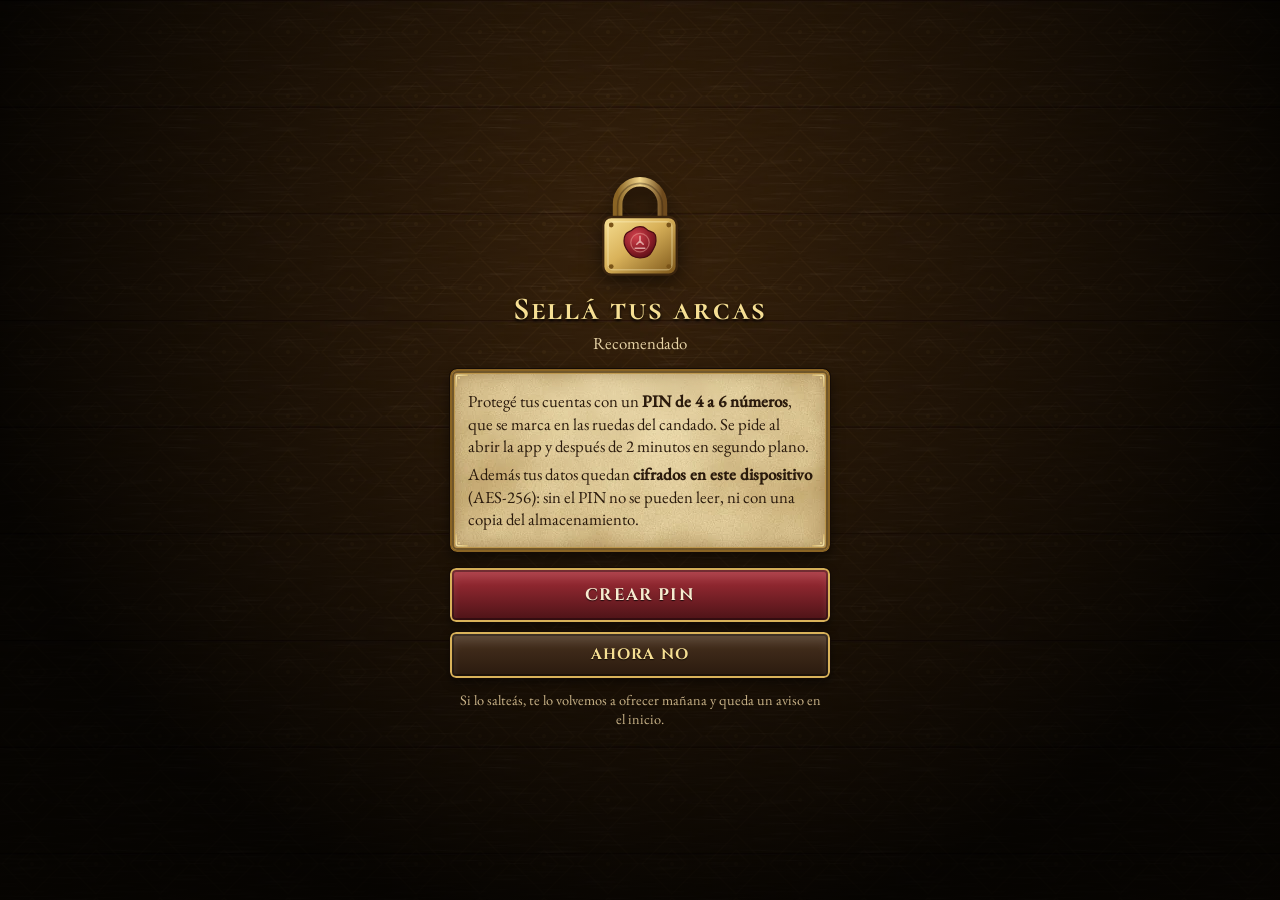
==== index.html @ 6aa750d0 "Web v0.21.0" ====
<!doctype html>
<html lang="es-AR">
<head>
  <meta charset="utf-8" />
  <meta name="viewport" content="width=device-width, initial-scale=1, viewport-fit=cover, user-scalable=no" />
  <meta name="theme-color" content="#1b110a" />
  <meta name="description" content="Mis Arcas: gastos, deudas y cuotas compartidas entre las Casas del reino." />
  <meta name="mobile-web-app-capable" content="yes" />
  <meta name="apple-mobile-web-app-capable" content="yes" />
  <meta name="apple-mobile-web-app-status-bar-style" content="black-translucent" />
  <meta name="apple-mobile-web-app-title" content="Mis Arcas" />
  <link rel="manifest" href="manifest.webmanifest" />
  <link rel="icon" type="image/svg+xml" href="icons/icon.svg" />
  <link rel="apple-touch-icon" href="icons/icon-192.png" />
  <title>Mis Arcas</title>
  <script type="module" crossorigin src="./assets/index-CvuZRXXb.js"></script>
  <link rel="modulepreload" crossorigin href="./assets/rolldown-runtime-XKyaHtl9.js">
  <link rel="modulepreload" crossorigin href="./assets/dist-BExukEfe.js">
  <link rel="modulepreload" crossorigin href="./assets/preload-helper-DclECHGd.js">
  <link rel="modulepreload" crossorigin href="./assets/definitions--d8bC4tg.js">
  <link rel="stylesheet" crossorigin href="./assets/index-Ds2PKsbH.css">
</head>
<body>
  <div id="app"></div>
</body>
</html>
---- assets/index-Ds2PKsbH.css ----
@font-face{font-family:Cinzel;font-weight:600;font-display:swap;src:url(./cinzel-latin-600-normal-DsxAee8W.woff2)format("woff2")}@font-face{font-family:Cinzel;font-weight:700;font-display:swap;src:url(./cinzel-latin-700-normal-CbKq1wQy.woff2)format("woff2")}@font-face{font-family:Cormorant SC;font-weight:600;font-display:swap;src:url(./cormorant-sc-latin-600-normal-Bwg_WQP1.woff2)format("woff2")}@font-face{font-family:Cormorant SC;font-weight:700;font-display:swap;src:url(./cormorant-sc-latin-700-normal-BmehT1vV.woff2)format("woff2")}@font-face{font-family:EB Garamond;font-weight:400;font-display:swap;src:url(./eb-garamond-latin-400-normal-QNaSt100.woff2)format("woff2")}@font-face{font-family:EB Garamond;font-weight:500;font-display:swap;src:url(./eb-garamond-latin-500-normal-DzrUnV5r.woff2)format("woff2")}@font-face{font-family:EB Garamond;font-weight:400;font-style:italic;font-display:swap;src:url(./eb-garamond-latin-400-italic-ELBeDG9B.woff2)format("woff2")}:root,[data-theme]{--tex-wood:url(./wood-CmBzbJ5K.webp);--tex-parch:url(./parchment-C9Gg51An.webp);--tex-leather:url(./leather-CFwDUemN.webp);--tex-lattice:url("data:image/svg+xml,%3csvg%20xmlns='http://www.w3.org/2000/svg'%20width='64'%20height='64'%20viewBox='0%200%2064%2064'%3e%3cg%20fill='none'%20stroke-opacity='.07'%20stroke-width='1.2'%20style='stroke:var(--k-d9b25a,%23d9b25a)'%3e%3cpath%20d='M32%202%2062%2032%2032%2062%202%2032Z'/%3e%3cpath%20d='M32%2018%2046%2032%2032%2046%2018%2032Z'/%3e%3c/g%3e%3ccircle%20cx='32'%20cy='32'%20r='2'%20fill-opacity='.09'%20style='fill:var(--k-d9b25a,%23d9b25a)'%20/%3e%3c/svg%3e");--corner-tl:url("data:image/svg+xml,%3csvg%20xmlns='http://www.w3.org/2000/svg'%20width='16'%20height='16'%20viewBox='0%200%2016%2016'%3e%3cdefs%3e%3clinearGradient%20id='g'%20x1='0'%20y1='0'%20x2='1'%20y2='1'%3e%3cstop%20offset='0'%20style='stop-color:var(--k-fff0b0,%23fff0b0)'%20/%3e%3cstop%20offset='1'%20style='stop-color:var(--k-b98c3a,%23b98c3a)'%20/%3e%3c/linearGradient%3e%3c/defs%3e%3cg%20transform=''%3e%3cpath%20d='M1.5%2014V3.5Q1.5%201.5%203.5%201.5H14'%20fill='none'%20stroke='url(%23g)'%20stroke-width='1.6'%20stroke-linecap='round'/%3e%3ccircle%20cx='4.6'%20cy='4.6'%20r='1.1'%20style='fill:var(--k-f6df93,%23f6df93)'%20/%3e%3c/g%3e%3c/svg%3e");--corner-tr:url("data:image/svg+xml,%3csvg%20xmlns='http://www.w3.org/2000/svg'%20width='16'%20height='16'%20viewBox='0%200%2016%2016'%3e%3cdefs%3e%3clinearGradient%20id='g'%20x1='0'%20y1='0'%20x2='1'%20y2='1'%3e%3cstop%20offset='0'%20style='stop-color:var(--k-fff0b0,%23fff0b0)'%20/%3e%3cstop%20offset='1'%20style='stop-color:var(--k-b98c3a,%23b98c3a)'%20/%3e%3c/linearGradient%3e%3c/defs%3e%3cg%20transform='translate(16%200)%20scale(-1%201)'%3e%3cpath%20d='M1.5%2014V3.5Q1.5%201.5%203.5%201.5H14'%20fill='none'%20stroke='url(%23g)'%20stroke-width='1.6'%20stroke-linecap='round'/%3e%3ccircle%20cx='4.6'%20cy='4.6'%20r='1.1'%20style='fill:var(--k-f6df93,%23f6df93)'%20/%3e%3c/g%3e%3c/svg%3e");--corner-bl:url("data:image/svg+xml,%3csvg%20xmlns='http://www.w3.org/2000/svg'%20width='16'%20height='16'%20viewBox='0%200%2016%2016'%3e%3cdefs%3e%3clinearGradient%20id='g'%20x1='0'%20y1='0'%20x2='1'%20y2='1'%3e%3cstop%20offset='0'%20style='stop-color:var(--k-fff0b0,%23fff0b0)'%20/%3e%3cstop%20offset='1'%20style='stop-color:var(--k-b98c3a,%23b98c3a)'%20/%3e%3c/linearGradient%3e%3c/defs%3e%3cg%20transform='translate(0%2016)%20scale(1%20-1)'%3e%3cpath%20d='M1.5%2014V3.5Q1.5%201.5%203.5%201.5H14'%20fill='none'%20stroke='url(%23g)'%20stroke-width='1.6'%20stroke-linecap='round'/%3e%3ccircle%20cx='4.6'%20cy='4.6'%20r='1.1'%20style='fill:var(--k-f6df93,%23f6df93)'%20/%3e%3c/g%3e%3c/svg%3e");--corner-br:url("data:image/svg+xml,%3csvg%20xmlns='http://www.w3.org/2000/svg'%20width='16'%20height='16'%20viewBox='0%200%2016%2016'%3e%3cdefs%3e%3clinearGradient%20id='g'%20x1='0'%20y1='0'%20x2='1'%20y2='1'%3e%3cstop%20offset='0'%20style='stop-color:var(--k-fff0b0,%23fff0b0)'%20/%3e%3cstop%20offset='1'%20style='stop-color:var(--k-b98c3a,%23b98c3a)'%20/%3e%3c/linearGradient%3e%3c/defs%3e%3cg%20transform='translate(16%2016)%20scale(-1%20-1)'%3e%3cpath%20d='M1.5%2014V3.5Q1.5%201.5%203.5%201.5H14'%20fill='none'%20stroke='url(%23g)'%20stroke-width='1.6'%20stroke-linecap='round'/%3e%3ccircle%20cx='4.6'%20cy='4.6'%20r='1.1'%20style='fill:var(--k-f6df93,%23f6df93)'%20/%3e%3c/g%3e%3c/svg%3e");--gold:var(--k-d9b25a);--gold-hi:var(--k-f6df93);--gold-lo:var(--k-8a6424);--bronze:var(--k-6e4a1d);--ink:var(--k-2a1a0c);--ink-soft:var(--k-5b4023);--ink-faint:var(--k-6a5134);--parch:var(--k-e6d3a2);--cream:var(--k-f7ecd0);--wood:var(--k-1b110a);--leather:var(--k-2e1c10);--crimson:var(--k-7d1f26);--crimson-hi:var(--k-a92f39);--navy:var(--k-1c2c4f);--navy-hi:var(--k-2f4678);--forest:var(--k-1f4030);--forest-hi:var(--k-32684c);--sign-in:var(--k-2f5a3f);--sign-in-hi:var(--k-3f8a5d);--sign-in-dk:var(--k-173a27);--sign-out:var(--k-8a1f26);--sign-out-hi:var(--k-a92f39);--sign-out-dk:var(--k-4d1317);--sign-in-rgb:47,90,63;--sign-in-hi-rgb:63,138,93;--sign-in-dk-rgb:23,58,39;--sign-out-rgb:138,31,38;--sign-out-hi-rgb:169,47,57;--sign-out-dk-rgb:77,19,23;--font-title:"Cormorant SC","Cinzel",serif;--font-num:"Cormorant SC","Cinzel",serif;--font-head:"Cinzel",serif;--font-body:"EB Garamond",Georgia,serif;--hdr-h:60px;--sq:48px;--safe-t:env(safe-area-inset-top,0px);--safe-b:env(safe-area-inset-bottom,0px);--ease:cubic-bezier(.22,.8,.26,1)}*{box-sizing:border-box;-webkit-tap-highlight-color:transparent}html,body{height:100%;margin:0}body{font-family:var(--font-body);color:var(--cream);background:radial-gradient(ellipse at 50% 30%,#0000 30%,#000000b8 100%), var(--tex-lattice), var(--tex-wood) var(--k-20130a);overscroll-behavior:none;-webkit-font-smoothing:antialiased;-webkit-user-select:none;user-select:none;background-size:auto,64px,320px;font-size:1.125rem;line-height:1.35;overflow:hidden}input{-webkit-user-select:text;user-select:text}button{font:inherit;color:inherit;cursor:pointer;background:0 0;border:0;padding:0}.hidden{display:none!important}.ico{flex:none;width:1.3em;height:1.3em;display:inline-flex}.ico svg{width:100%;height:100%}:focus-visible{outline:2px solid var(--gold-hi);outline-offset:3px}#app{position:fixed;top:0;bottom:0;left:0;right:0}.screen{flex-direction:column;display:flex;position:absolute;top:0;bottom:0;left:0;right:0}.screen.enter{animation:enter .45s var(--ease) both}@keyframes enter{0%{opacity:0;transform:translateY(14px)}to{opacity:1;transform:none}}.parchment{background:radial-gradient(ellipse at 50% 0%,rgba(var(--kr-fff4cd),.45),transparent 65%), var(--tex-parch) var(--parch);color:var(--ink);box-shadow:inset 0 0 18px rgba(var(--kr-603a10),.55),inset 0 0 2px 1px rgba(var(--kr-46280a),.7),0 6px 14px #0000008c;background-size:auto,420px}.frame{border:2px solid var(--gold-lo);outline:1px solid var(--k-140b05);outline-offset:0;border-radius:7px;position:relative}.frame:before,.frame:after{content:"";pointer-events:none;z-index:2;opacity:.85;background-repeat:no-repeat;background-size:14px 14px;position:absolute;top:3px;bottom:3px;left:3px;right:3px}.frame:before{background-image:var(--corner-tl),var(--corner-br);background-position:0 0,100% 100%}.frame:after{background-image:var(--corner-tr),var(--corner-bl);background-position:100% 0,0 100%}.frame{box-shadow:inset 0 0 0 2px rgba(var(--kr-140a04),.55),inset 0 0 0 3px rgba(var(--kr-d9b25a),.55),0 6px 14px #0000008c}.frame.parchment{box-shadow:inset 0 0 0 2px rgba(var(--kr-140a04),.45),inset 0 0 0 3px rgba(var(--kr-be923c),.7),inset 0 0 18px rgba(var(--kr-603a10),.5),0 6px 14px #0000008c}.hdr{z-index:30;padding:calc(var(--safe-t) + 10px) 14px 10px;min-height:calc(var(--hdr-h) + var(--safe-t) + 8px);background:var(--tex-leather) 0 0/128px,linear-gradient(var(--k-3a2415),var(--k-241309));border-bottom:3px solid var(--gold-lo);box-shadow:0 1px 0 var(--k-0b0603),0 5px 12px #0000008c,inset 0 -1px 0 rgba(var(--kr-f6df93),.35);flex:none;align-items:center;gap:10px;display:flex;position:relative}.hdr:after{content:"";background:repeating-linear-gradient(90deg,var(--gold-lo) 0 6px,transparent 6px 14px);opacity:.55;pointer-events:none;height:4px;position:absolute;bottom:-8px;left:0;right:0}.hdr-slot{width:var(--sq);height:var(--sq);flex:none;position:relative}.hdr-title{text-align:center;font-family:var(--font-title);letter-spacing:.05em;color:var(--gold-hi);text-shadow:0 2px 0 var(--k-3b2208),0 0 10px rgba(var(--kr-d9b25a),.3);white-space:nowrap;text-overflow:ellipsis;flex:1;margin:0;font-size:clamp(1.35rem,5.4vw,1.85rem);font-weight:700;overflow:hidden}.sq-btn{width:var(--sq);height:var(--sq);color:var(--gold-hi);background:radial-gradient(circle at 30% 25%,var(--k-5a3a22),var(--k-2b190d) 70%);border:2px solid var(--gold);outline:1px solid var(--k-120a04);box-shadow:inset 0 0 0 2px var(--k-1a0e06),inset 0 0 0 3px rgba(var(--kr-d9b25a),.6),inset 0 6px 8px rgba(var(--kr-ffdc96),.12),0 3px 6px #0009;transition:transform .15s var(--ease);border-radius:6px;place-items:center;display:grid}.sq-btn .ico{filter:drop-shadow(0 1px #000);width:26px;height:26px}@media (hover:hover){.sq-btn:hover{filter:brightness(1.18)}}.sq-btn:active{box-shadow:inset 0 0 0 2px var(--k-1a0e06),inset 0 0 0 3px rgba(var(--kr-d9b25a),.6),inset 0 4px 10px #000000b3;transform:translateY(1px)scale(.95)}.sq-btn.ok-btn{background:radial-gradient(circle at 30% 25%,var(--sign-in-hi),var(--sign-in-dk) 70%)}.btn{min-height:46px;font-family:var(--font-head);letter-spacing:.07em;text-transform:uppercase;border:2px solid var(--gold);outline:1px solid var(--k-140b05);color:var(--cream);text-shadow:0 1px 1px #000000b3;transition:transform .15s var(--ease);border-radius:6px;justify-content:center;align-items:center;gap:.5em;padding:.55em 1.3em;font-size:.95rem;font-weight:700;display:inline-flex;box-shadow:inset 0 0 0 2px #00000059,inset 0 8px 10px #ffffff1f,0 4px 8px #00000080}@media (hover:hover){.btn:hover{filter:brightness(1.15)}}.btn:active{transform:translateY(1px)scale(.98)}.btn[disabled]{opacity:.45;pointer-events:none}.btn-primary{background:linear-gradient(var(--sign-out-hi),var(--sign-out-dk))}.btn-danger{background:linear-gradient(var(--k-8a2a1c),var(--k-4e120b));border-color:var(--k-c77b46)}.btn-ghost{background:linear-gradient(var(--k-4a3320),var(--k-2a1a0e));color:var(--gold-hi)}.btn-lg{min-height:54px;padding-inline-start:2em;padding-inline-end:2em;font-size:1.05rem}.btn .ico{width:1.25em;height:1.25em}.divider{justify-content:center;height:16px;margin:.5rem 0;display:flex}.divider-svg{width:min(100%,300px);height:16px}.backdrop{z-index:100;background:rgba(var(--kr-080402),.8);opacity:0;contain:strict;place-items:center;padding:18px;transition:opacity .25s;display:grid;position:fixed;top:0;bottom:0;left:0;right:0}.backdrop.show{opacity:1}.modal{width:min(440px,100%);max-height:88vh;transition:transform .35s var(--ease);overscroll-behavior:contain;padding:22px 20px 18px;overflow:auto;transform:translateY(24px)scale(.94)}.backdrop.show .modal{transform:none}.modal-title{text-align:center;font-family:var(--font-title);color:var(--k-5c1a1a);letter-spacing:.05em;margin:0;font-size:1.6rem;font-weight:700}.modal-text{text-align:center;color:var(--ink);margin:.4rem 0 .8rem;font-size:1.1rem}.modal-text.small{color:var(--ink-soft);font-size:1rem}.modal-actions{flex-wrap:wrap;justify-content:center;gap:10px;margin-top:14px;display:flex}.modal .btn{min-height:42px}.soon-body{text-align:center}.soon-seal{width:64px;height:64px;color:var(--k-a92f39);animation:sealPop .7s var(--ease) both .2s;margin:6px auto 0}.soon-seal .ico{width:100%;height:100%}.soon-seal svg{filter:drop-shadow(0 3px 3px #00000073)}.soon-label{font-family:var(--font-head);letter-spacing:.2em;text-transform:uppercase;color:var(--crimson);margin:.4rem 0 0;font-size:1rem;font-weight:700}@keyframes sealPop{0%{opacity:0;transform:scale(2.2)rotate(-25deg)}to{opacity:1;transform:none}}.toast{left:50%;bottom:calc(var(--safe-b) + 28px);z-index:200;opacity:0;background:linear-gradient(var(--k-3b2415),var(--k-22130a));border:2px solid var(--gold);max-width:86vw;color:var(--gold-hi);font-family:var(--font-head);letter-spacing:.04em;text-align:center;transition:opacity .3s var(--ease),transform .3s var(--ease);pointer-events:none;border-radius:6px;padding:.6em 1.2em;font-size:.9rem;font-weight:600;position:fixed;transform:translate(-50%,20px);box-shadow:0 6px 14px #0009}.toast.show{opacity:1;transform:translate(-50%)}.toast.lift{bottom:calc(var(--safe-b) + 104px)}.avatar{width:68px;height:68px;transition:transform .2s var(--ease);border-radius:50%;flex:none;display:block;position:relative}.avatar:active{transform:scale(.94)}.avatar.lg{width:116px;height:116px}.avatar-ring{background:radial-gradient(circle at 35% 30%,var(--k-4d3320),var(--k-1e1108));border:3px solid var(--gold);box-shadow:0 0 0 2px var(--k-1a0e06),0 0 0 4px var(--gold-lo),inset 0 0 12px #000c,0 4px 8px #0000008c;border-radius:50%;place-items:center;display:grid;position:absolute;top:0;bottom:0;left:0;right:0;overflow:hidden}.avatar-ring img{object-fit:cover;pointer-events:none;width:100%;height:100%;display:block}.avatar-empty{color:var(--gold);opacity:.85;width:46%;height:46%;display:grid}.avatar-empty .ico{width:100%;height:100%}.avatar-badge{background:linear-gradient(var(--k-a92f39),var(--k-5f1118));border:2px solid var(--gold);width:24px;height:24px;color:var(--cream);border-radius:50%;place-items:center;display:grid;position:absolute;bottom:-4px;right:-4px;box-shadow:0 2px 4px #0009}.avatar.lg .avatar-badge{width:32px;height:32px;bottom:0;right:0}.avatar-badge .ico{width:62%;height:62%}.field{margin:0 0 14px;display:block}.field-label{font-family:var(--font-head);letter-spacing:.16em;text-transform:uppercase;color:var(--k-6a1c1c);margin-bottom:5px;font-size:.82rem;font-weight:700;display:block}.field-input{width:100%;min-height:48px;font-family:var(--font-body);color:var(--ink);background:linear-gradient(rgba(var(--kr-fff8e1),.55),rgba(var(--kr-fff8e1),.3));border:2px solid var(--gold-lo);box-shadow:inset 0 3px 7px rgba(var(--kr-50300c),.35),0 1px 0 rgba(var(--kr-fff0c8),.6);border-radius:5px;outline:none;padding:.5em .8em;font-size:1.25rem;font-weight:500;transition:border-color .2s}.field-input::placeholder{color:var(--ink-faint);opacity:.75;font-style:italic}.field-input:focus{border-color:var(--k-a92f39);box-shadow:inset 0 3px 7px rgba(var(--kr-50300c),.35),0 0 0 3px rgba(var(--kr-a92f39),.25)}.shake{animation:.45s shake}@keyframes shake{20%,60%{transform:translate(-6px)}40%,80%{transform:translate(6px)}}@media (prefers-reduced-motion:reduce){*,:before,:after{scroll-behavior:auto!important;transition-duration:.01ms!important;transition-delay:0s!important;animation-duration:.01ms!important;animation-iteration-count:1!important;animation-delay:0s!important}}.toast.act{pointer-events:auto;align-items:center;gap:12px;padding-right:8px;display:flex}.toast-btn{border:1px solid var(--gold);color:var(--gold-hi,var(--k-f0cc63));font-family:var(--font-head);letter-spacing:.1em;text-transform:uppercase;background:#00000040;border-radius:6px;flex:none;padding:6px 12px;font-size:.78rem;font-weight:700}[hidden]{display:none!important}.content{padding:26px 18px calc(36px + var(--safe-b));-webkit-overflow-scrolling:touch;scrollbar-width:thin;scrollbar-color:var(--gold-lo) transparent;flex:1;overflow:hidden auto}.content>*{max-width:720px;margin-left:auto;margin-right:auto}.main-screen{overscroll-behavior:none;touch-action:manipulation;height:100vh;align-items:center;height:100dvh;overflow:hidden}.main-inner{width:min(440px,100%);height:100%;padding:calc(var(--safe-t) + clamp(10px,3dvh,26px)) 24px calc(var(--safe-b) + clamp(8px,2dvh,20px));text-align:center;flex-direction:column;flex:none;justify-content:center;margin:0 auto;display:flex}.crest-wrap{--crest-h:clamp(78px,15dvh,150px);height:var(--crest-h);animation:crestIn .9s var(--ease) both;flex:none;place-items:center;display:grid;position:relative}.crest-wrap:before{content:"";background:radial-gradient(circle,rgba(var(--kr-d9b25a),.32),transparent 66%);will-change:transform,opacity;pointer-events:none;border-radius:50%;width:min(300px,75vw);height:min(300px,75vw);margin:auto;animation:4.5s ease-in-out infinite alternate glow;position:absolute;top:0;bottom:0;left:0;right:0}.crest{height:var(--crest-h);width:calc(var(--crest-h)*.8333);position:relative}@keyframes crestIn{0%{opacity:0;transform:translateY(-16px)scale(.85)}to{opacity:1;transform:none}}@keyframes glow{0%{opacity:.55;transform:scale(.94)}to{opacity:1;transform:scale(1.05)}}.main-title{font-family:var(--font-title);letter-spacing:.06em;color:var(--k-e1b952);isolation:isolate;margin:.45rem 0 0;font-size:clamp(2.2rem,min(11vw,7dvh),3.3rem);font-weight:700;line-height:1;position:relative}.main-title>span{background:linear-gradient(var(--k-fff3bd) 10%,var(--k-e1b952) 50%,var(--k-9a6d25));color:#0000;-webkit-background-clip:text;background-clip:text;display:inline-block}.main-title:before{content:attr(data-t);z-index:-1;color:var(--k-2b1707);text-shadow:0 -3px 14px rgba(var(--kr-d9b25a),.3);pointer-events:none;position:absolute;top:0;bottom:0;left:0;right:0;transform:translateY(3px)}.main-sub{font-family:var(--font-head);letter-spacing:.24em;white-space:nowrap;text-transform:uppercase;color:var(--k-cdb07a);text-indent:.24em;margin:.35rem 0 0;font-size:.88rem;font-weight:600}.main-inner .divider{margin:clamp(.4rem,1.6dvh,.9rem) 0 clamp(.6rem,2.2dvh,1.2rem)}.menu{gap:clamp(10px,2.2dvh,18px);padding:0 6px;display:grid}.menu-btn{text-align:center;width:100%;min-height:clamp(52px,9dvh,72px);color:var(--cream);background:linear-gradient(135deg,color-mix(in srgb,var(--c1) 72%,transparent),color-mix(in srgb,var(--c2) 85%,transparent)),var(--tex-leather) 0 0/128px,linear-gradient(135deg,var(--c1),var(--c2));border-color:var(--gold);box-shadow:inset 0 0 0 2px #00000080,inset 0 0 0 3px rgba(var(--kr-f6df93),.5),inset 0 10px 12px #ffffff12,inset 0 -12px 14px #00000047,0 6px 14px #0000008c;animation:rise .6s var(--ease) both;animation-delay:calc(.25s + var(--i)*90ms);transition:transform .2s var(--ease);contain:layout style;justify-content:center;align-items:center;gap:15px;padding:10px 48px;display:flex}@media (hover:hover){.menu-btn:hover{filter:brightness(1.14);transform:translateY(-3px)}}.menu-btn:active{transform:translateY(1px)scale(.985)}.tone-crimson{--c1:var(--sign-out-hi);--c2:var(--sign-out-dk)}.tone-navy{--c1:var(--k-2c4276);--c2:var(--k-121c38)}.tone-forest{--c1:var(--sign-in-hi);--c2:var(--sign-in-dk)}.tone-bronze{--c1:var(--k-8b6122);--c2:var(--k-3b2509)}.menu-medal{width:54px;height:54px;color:var(--gold-hi);border:2px solid var(--gold);background:radial-gradient(circle at 35% 28%,#ffffff2e,#00000073);border-radius:50%;flex:none;place-items:center;display:grid;box-shadow:inset 0 0 0 2px #00000080,0 3px 6px #00000080}.menu-medal .ico{width:30px;height:30px}.menu-medal svg{filter:drop-shadow(0 2px #0009)}.menu-text{flex-direction:column;flex:1;align-items:center;min-width:0;display:flex}.menu-label{font-family:var(--font-head);letter-spacing:.1em;text-transform:uppercase;color:var(--gold-hi);text-shadow:0 2px #000000b3;font-size:1.5rem;font-weight:700}.menu-sub{color:rgba(var(--kr-f7ecd0),.82);font-size:1rem;font-style:italic}.menu-chev{color:var(--gold);opacity:.8;margin-top:-11px;display:grid;position:absolute;top:50%;right:16px}.menu-chev .ico{width:22px;height:22px}.menu-tag{font-family:var(--font-head);letter-spacing:.14em;text-transform:uppercase;color:rgba(var(--kr-f6df93),.9);font-size:.55rem;font-weight:700;position:absolute;top:7px;right:14px}.install-btn{margin:22px auto 0}.foot{color:rgba(var(--kr-cdb07a),.8);margin:clamp(.5rem,2dvh,1.4rem) 0 0;font-size:.9rem;font-style:italic}.foot-ver{flex-direction:column;align-items:center;gap:.2rem;margin:.55rem 0 0;display:flex}.ver-btn{font-family:var(--font-head);letter-spacing:.12em;color:rgba(var(--kr-cdb07a),.8);cursor:pointer;background:0 0;border:0;padding:.25rem .5rem;font-size:.72rem;font-style:normal;font-weight:600}.foot-check{font-family:var(--font-head);letter-spacing:.14em;text-transform:uppercase;color:rgba(var(--kr-cdb07a),.78);cursor:pointer;text-underline-offset:3px;background:0 0;border:0;padding:.15rem .4rem;font-size:.62rem;font-style:normal;font-weight:600;text-decoration:underline}.ver-btn:active,.foot-check:active{color:var(--gold-hi)}@keyframes rise{0%{opacity:0;transform:translateY(22px)}to{opacity:1;transform:none}}.opt-wrap{z-index:5;width:var(--sq);height:var(--sq);position:relative}.scroll-menu{visibility:hidden;pointer-events:none;width:max-content;min-width:218px;transition:visibility 0s .55s;position:absolute;top:0;right:100%}.scroll-menu.open{visibility:visible;pointer-events:auto;transition-delay:0s}.scroll-shadow{transform-origin:100%;opacity:0;transition:transform .55s var(--ease),opacity .3s;border-radius:2px 0 6px 6px;position:absolute;top:0;bottom:0;left:0;right:0;transform:scaleX(.08);box-shadow:0 10px 14px #0000008c}.scroll-clip{transition:transform .55s var(--ease);border-radius:2px 0 6px 6px;position:relative;overflow:hidden;transform:translate(calc(100% - 24px))}.scroll-body{background:radial-gradient(ellipse at 50% 0,rgba(var(--kr-fff4cd),.5),transparent 70%),var(--tex-parch) var(--parch);box-shadow:inset 0 0 16px rgba(var(--kr-603a10),.6),inset 0 -2px 0 rgba(var(--kr-784614),.5),inset 0 2px 0 rgba(var(--kr-fff0c8),.5);transition:transform .55s var(--ease);background-size:auto,420px;padding:8px 24px 8px 34px;position:relative;transform:translate(calc(24px - 100%))}.scroll-menu.open .scroll-clip,.scroll-menu.open .scroll-body{transform:none}.scroll-menu.open .scroll-shadow{opacity:1;transform:none}.scroll-roll{z-index:1;background:linear-gradient(90deg,var(--k-5a3b18) 0%,var(--k-a97e42) 18%,var(--k-f1dca2) 42%,var(--k-caa466) 65%,var(--k-6c4a22) 100%);width:24px;box-shadow:inset 0 3px 3px #ffffff59,inset 0 -4px 4px rgba(var(--kr-3c1e05),.5);border-radius:12px/7px;position:absolute;top:0;bottom:0;left:0}.scroll-roll:before,.scroll-roll:after{content:"";background:radial-gradient(var(--k-8b6a35),var(--k-4a3012));border-radius:50%;height:5px;position:absolute;left:3px;right:3px}.scroll-roll:before{top:0}.scroll-roll:after{bottom:0}.scroll-nail{background:radial-gradient(circle at 35% 30%,var(--k-ffe9a0),var(--k-9a6d25) 60%,var(--k-4a3010));opacity:0;border-radius:50%;width:11px;height:11px;transition:opacity .2s;position:absolute;top:7px;right:7px;box-shadow:0 1px 2px #0009}.scroll-menu.open .scroll-nail{opacity:1;transition-delay:.4s}.scroll-items{flex-direction:column;display:flex}.scroll-item{text-align:left;color:var(--ink);font-family:var(--font-head);letter-spacing:.05em;white-space:nowrap;opacity:0;transition:opacity .3s,transform .4s var(--ease);align-items:center;gap:11px;padding:.78em .2em;font-size:.98rem;font-weight:700;transition-delay:0s;display:flex;transform:translate(14px)}.scroll-item+.scroll-item{border-top:1px solid rgba(var(--kr-6e4614),.4);box-shadow:0 -1px 0 rgba(var(--kr-fff0c8),.45)}.scroll-menu.open .scroll-item{opacity:1;transition-delay:calc(.22s + var(--d)*80ms);transform:none}.scroll-item:active{color:var(--k-8a1f26)}@media (hover:hover){.scroll-item:hover{color:var(--k-8a1f26)}}.scroll-item:active{transform:scale(.97)}.scroll-item .si-ico{color:var(--bronze)}.si-on{color:var(--k-2f6a47);margin-left:auto}.si-on .ico{width:1.1em;height:1.1em}.house-list{grid-template-columns:minmax(0,1fr);gap:22px;display:grid}.house-row{text-align:left;cursor:pointer;width:100%;transition:transform .2s var(--ease);contain:layout style;align-items:center;gap:16px;padding:15px 16px;display:flex}.house-row.anim{animation:rise .55s var(--ease) both;animation-delay:calc(min(var(--i,0),8)*70ms)}@media (hover:hover){.house-row:hover{transform:translateY(-2px)}}.house-row:active{transform:scale(.99)}.house-info{flex:1;min-width:0}.house-name{font-family:var(--font-head);letter-spacing:.04em;color:var(--k-4d1317);-webkit-line-clamp:2;overflow-wrap:anywhere;-webkit-box-orient:vertical;font-size:1.28rem;font-weight:700;line-height:1.15;display:-webkit-box;overflow:hidden}.house-nick{color:var(--ink-soft);text-overflow:ellipsis;white-space:nowrap;font-size:1.12rem;font-style:italic;overflow:hidden}.house-meta{color:var(--ink-faint);font-variant:small-caps;letter-spacing:.05em;font-size:.98rem}.row-chev{color:var(--gold-lo)}.row-chev .ico{width:22px;height:22px}.add-ring{background:radial-gradient(circle at 35% 30%,var(--k-4d3320),var(--k-1e1108));color:var(--gold-hi);border-style:dashed}.add-ring .ico{width:34px;height:34px}.add-row .house-name{color:var(--k-6a1c1c)}.is-selected{box-shadow:inset 0 0 0 2px rgba(var(--kr-140a04),.45),inset 0 0 0 4px var(--k-a92f39),inset 0 0 38px rgba(var(--kr-603a10),.5),0 10px 26px #0009}.row-actions{gap:6px;display:flex}.mini-btn{width:40px;height:40px;color:var(--gold-hi);background:linear-gradient(var(--k-4a3320),var(--k-2a1a0e));border:2px solid var(--gold-lo);border-radius:6px;flex:none;place-items:center;transition:transform .15s;display:grid;box-shadow:0 2px 4px #00000080}@media (hover:hover){.mini-btn:hover{filter:brightness(1.25)}}.mini-btn:active{transform:scale(.92)}.mini-btn.danger{color:var(--k-ffb4a6);background:linear-gradient(var(--k-7a2218),var(--k-450f09))}.mini-btn.ok{color:var(--k-bfe8c9);background:linear-gradient(var(--sign-in-hi),var(--sign-in-dk))}.check-seal{border:2px solid var(--gold-lo);color:#0000;background:rgba(var(--kr-fff8e1),.35);width:32px;height:32px;box-shadow:inset 0 2px 4px rgba(var(--kr-50300c),.4);transition:transform .25s var(--ease),background-color .25s,color .25s;border-radius:50%;flex:none;place-items:center;display:grid}.check-seal.on{background:radial-gradient(circle at 35% 30%,var(--k-c4414b),var(--k-6a161d));border-color:var(--gold);color:var(--cream);transform:scale(1.08)}.mode-banner{background:linear-gradient(var(--k-7d1f26),var(--k-4a1016));border:2px solid var(--gold);animation:rise .35s var(--ease) both;border-radius:6px;justify-content:space-between;align-items:center;gap:12px;margin-bottom:22px;padding:.65em .9em;font-size:1.02rem;line-height:1.25;display:flex;box-shadow:inset 0 0 0 2px #0006,0 5px 10px #00000080}.mode-banner .ico{vertical-align:-.12em;width:1em;height:1em}.banner-btn{font-family:var(--font-head);letter-spacing:.12em;text-transform:uppercase;color:var(--k-2a1a0c);background:linear-gradient(var(--k-f6df93),var(--k-c19a40));border:1px solid var(--k-5a3e12);border-radius:5px;flex:none;padding:.45em .9em;font-size:.78rem;font-weight:700}.select-bar{padding:12px 14px calc(12px + var(--safe-b));background:var(--tex-leather) 0 0/128px,linear-gradient(var(--k-3a2415),var(--k-241309));border-top:3px solid var(--gold-lo);flex:none;justify-content:center;gap:12px;display:flex;box-shadow:0 -6px 14px #00000080}.sheet{margin-top:6px;margin-bottom:4px;padding:24px 20px 22px}.form-avatar{flex-direction:column;align-items:center;gap:8px;margin-bottom:20px;display:flex}.avatar-hint{color:var(--ink-soft);font-size:.98rem;font-style:italic}.section-head{text-align:center;margin:8px 0 14px}.section-title{text-align:center;font-family:var(--font-head);letter-spacing:.24em;text-transform:uppercase;color:var(--k-6a1c1c);text-indent:.24em;margin:0;font-size:1.2rem;font-weight:700}.section-title.big{font-size:1.4rem;font-family:var(--font-title);letter-spacing:.1em;text-transform:none}.hint{text-align:center;color:var(--ink-soft);margin:16px 0 0;font-size:.98rem;font-style:italic}.form-actions{justify-content:center;gap:10px;margin-top:26px;display:flex}.arca-grid{grid-template-columns:repeat(auto-fill,minmax(108px,140px));justify-content:center;gap:20px 16px;padding:8px 0 2px;display:grid}.arca{aspect-ratio:5/7;color:var(--cream);border:3px solid var(--gold);outline:1px solid var(--k-140b05);touch-action:manipulation;-webkit-touch-callout:none;background:radial-gradient(ellipse at 50% 38%,#ffffff47,transparent 62%), repeating-conic-gradient(from 0deg at 50% 38%,#ffffff12 0 7deg,transparent 7deg 14deg), var(--tex-leather) 0 0/128px,linear-gradient(170deg,var(--c1),var(--c2));box-shadow:inset 0 0 0 2px #0000008c,inset 0 0 0 4px rgba(var(--kr-f6df93),.5),inset 0 0 16px #0000008c,0 6px 12px #00000080;transition:transform .22s var(--ease);contain:layout style;border-radius:9px;display:block;position:relative;overflow:hidden}.arca-grid.anim .arca{animation:rise .5s var(--ease) both;animation-delay:calc(min(var(--i,0),10)*60ms)}@media (hover:hover){.arca:hover{transform:translateY(-4px)rotate(-.6deg)}}.arca:active,.arca.pressing{transform:scale(.96)}.arca.deal{animation:deal .6s var(--ease) both}@keyframes deal{0%{opacity:0;transform:translateY(-40px)rotate(-10deg)scale(.6)}to{opacity:1;transform:none}}.arca-gem{background:linear-gradient(135deg,var(--k-ffd0d0),var(--k-c4313c) 55%,var(--k-6a1118));border:1.5px solid var(--gold);width:12px;height:12px;margin-left:-6px;position:absolute;top:8px;left:50%;transform:rotate(45deg);box-shadow:0 1px 3px #0009}.arca-medallion{aspect-ratio:1;width:58%;color:var(--gold-hi);border:3px solid var(--gold);background:radial-gradient(circle at 35% 28%,#fff3,#00000080);border-radius:50%;place-items:center;display:grid;position:absolute;top:38%;left:50%;transform:translate(-50%,-50%);box-shadow:0 0 0 2px #0009,inset 0 0 12px #0009,0 4px 8px #00000080}.arca-medallion .ico{width:56%;height:56%}.arca-medallion svg{filter:drop-shadow(0 2px #0009)}.arca-ribbon{text-align:center;min-height:38%;color:var(--ink);background:radial-gradient(ellipse at 50% 0,rgba(var(--kr-fff4cd),.5),transparent 70%),var(--tex-parch) var(--parch);clip-path:polygon(0 0,100% 0,calc(100% - 8px) 50%,100% 100%,0 100%,8px 50%);box-shadow:inset 0 3px 0 #fff6,inset 0 -3px 0 rgba(var(--kr-6e4614),.5);background-size:auto,300px;place-items:center;padding:.25em 1.1em;display:grid;position:absolute;bottom:11px;left:5px;right:5px}.arca-ribbon span{font-family:var(--font-head);letter-spacing:.04em;text-transform:uppercase;color:var(--k-4d1317);overflow-wrap:anywhere;font-size:.78rem;font-weight:700;line-height:1.15}.arca-add{color:var(--k-6a1c1c);background:rgba(var(--kr-fff8e1),.28);border:3px dashed var(--gold-lo);box-shadow:inset 0 0 18px rgba(var(--kr-603a10),.3);flex-direction:column;justify-content:center;align-items:center;gap:12px;display:flex}@media (hover:hover){.arca-add:hover{background:rgba(var(--kr-fff8e1),.5)}}.arca-add-ring{width:54px;height:54px;color:var(--gold-hi);background:radial-gradient(circle at 35% 28%,var(--k-4d3320),var(--k-1e1108));border:3px solid var(--gold);box-shadow:0 0 0 2px var(--k-1a0e06),0 4px 8px #0006;border-radius:50%;place-items:center;display:grid}.arca-add-ring .ico{width:28px;height:28px}.arca-add-label{font-family:var(--font-head);letter-spacing:.14em;text-transform:uppercase;font-size:.74rem;font-weight:700}.seal-pop{z-index:150;pointer-events:none;background:var(--tex-parch) var(--parch);color:var(--ink);border:2px solid var(--gold-lo);box-shadow:inset 0 0 14px rgba(var(--kr-603a10),.5),0 8px 16px #0009;opacity:0;transition:opacity .28s var(--ease),transform .28s var(--ease);border-radius:40px 8px 8px 40px;align-items:center;gap:10px;padding:8px 16px 8px 8px;display:flex;position:fixed;transform:translateY(10px)scale(.9)}.seal-pop.show{opacity:1;transform:none}.pop-seal{width:42px;height:42px;color:var(--k-a92f39)}.pop-seal.none{color:var(--k-8d8470);opacity:.8}.pop-seal .ico{width:100%;height:100%}.pop-text{flex-direction:column;line-height:1.1;display:flex}.pop-text small{color:var(--ink-soft);font-size:.88rem;font-style:italic}.pop-text b{font-family:var(--font-head);letter-spacing:.05em;color:var(--k-4d1317);font-size:1.08rem}.pick-item{text-align:left;color:var(--cream);border:2px solid var(--gold);background:linear-gradient(135deg,color-mix(in srgb,var(--c1) 72%,transparent),color-mix(in srgb,var(--c2) 85%,transparent)),var(--tex-leather) 0 0/128px,linear-gradient(135deg,var(--c1),var(--c2));border-radius:7px;align-items:center;gap:14px;padding:.7em 1em;transition:transform .15s;display:flex;box-shadow:inset 0 0 0 2px #0006,0 3px 6px #0006}@media (hover:hover){.pick-item:hover{filter:brightness(1.15)}}.pick-item:active{transform:scale(.98)}.pick-ico{color:var(--gold-hi);display:grid}.pick-ico .ico{width:26px;height:26px}.pick-label{font-family:var(--font-head);letter-spacing:.07em;text-transform:uppercase;font-size:.98rem;font-weight:700}.pick-item.other{--c1:var(--k-4a3320);--c2:var(--k-2a1a0e);border-style:dashed}.pick-custom{animation:rise .3s var(--ease) both;gap:10px;display:grid}.type-list{gap:10px;margin-top:6px;display:grid}.type-row,.type-custom{text-align:left;cursor:pointer;width:100%;font-family:var(--font-head);letter-spacing:.06em;color:var(--ink);background:linear-gradient(rgba(var(--kr-fff8e1),.5),rgba(var(--kr-fff8e1),.25));border:2px solid var(--gold-lo);box-shadow:inset 0 2px 5px rgba(var(--kr-50300c),.25),0 2px 3px rgba(var(--kr-3c230a),.3);transition:transform .15s var(--ease);border-radius:7px;align-items:center;gap:12px;padding:.72em 1em;font-size:1.05rem;font-weight:700;display:flex}@media (hover:hover){.type-row:hover{background:rgba(var(--kr-fff8e1),.7);border-color:var(--k-a92f39)}}.type-row:active{transform:scale(.985)}.type-dot{background:linear-gradient(135deg,var(--gold),var(--gold-lo));border:1px solid var(--k-4a3010);flex:none;width:11px;height:11px;margin:0 4px;transform:rotate(45deg)}.type-dot.plus{width:auto;height:auto;color:var(--k-6a1c1c);background:0 0;border:0;margin:0;display:grid;transform:none}.type-dot.plus .ico{width:20px;height:20px}.type-label{overflow-wrap:anywhere;flex:1;min-width:0}.type-row.selected{cursor:default;color:var(--cream);background:var(--tex-leather) 0 0/128px,linear-gradient(135deg,var(--k-9b2a33),var(--k-541119));border-color:var(--gold);box-shadow:inset 0 0 0 2px #0006,inset 0 0 0 3px rgba(var(--kr-f6df93),.45),0 5px 10px #00000073;text-shadow:0 1px 1px #0009}.type-seal{width:30px;height:30px;color:var(--gold-hi);flex:none;display:grid}.type-seal .ico{width:100%;height:100%}.pop-in{animation:popIn .5s var(--ease) both}@keyframes popIn{0%{opacity:0;transform:translateY(28px)scale(.96)}to{opacity:1;transform:none}}.selected-host .divider{margin:14px 0 12px}.type-x{width:30px;height:30px;color:var(--k-6a1c1c);opacity:.7;border-radius:50%;flex:none;place-items:center;display:grid}@media (hover:hover){.type-x:hover{opacity:1;background:rgba(var(--kr-a92f39),.15)}}.type-x .ico{width:16px;height:16px}.type-add{margin-top:10px}.type-plus{border-style:dashed}.type-custom{cursor:default;gap:8px;padding:.5em .6em}.type-custom .field-input{flex:1;min-width:0;min-height:42px;font-size:1.1rem}.btn-ghost-danger{background:linear-gradient(var(--k-4a1a14),var(--k-2a0e0a));color:var(--k-ffc4b6)}@media (min-width:900px){html:not(.web){--sq:52px}html:not(.web) body{font-size:19px}html:not(.web) .house-list{grid-template-columns:repeat(2,minmax(0,1fr));gap:26px}html:not(.web) .content>*{max-width:860px}html:not(.web) .sheet{padding:30px 40px 28px}html:not(.web) .arca-grid{grid-template-columns:repeat(auto-fill,minmax(130px,160px))}}@media (min-width:640px) and (max-width:899.98px){html.web body{background:var(--k-0b0603)}html.web #app{width:500px;box-shadow:0 0 0 1px rgba(var(--kr-6e4614),.45),0 0 60px #0009;margin-left:-250px;left:50%;right:auto;overflow:hidden}}@media (min-width:900px){html.web body{background:var(--k-0b0603)}html.web #app{width:min(1080px,100vw - 56px);height:auto;box-shadow:0 0 0 1px rgba(var(--kr-6e4614),.45),0 0 60px #0009;border-radius:8px;margin-left:0;top:16px;bottom:16px;left:28px;right:auto;overflow:hidden}html.web .has-tabbar.screen{flex-flow:wrap}html.web .has-tabbar .hdr{flex:1 0 100%;order:0}html.web .has-tabbar .casa-nav{background:var(--tex-leather) 0 0/128px,linear-gradient(var(--k-3a2415),var(--k-241309));border-right:3px solid var(--gold-lo);width:112px;box-shadow:inset -1px 0 0 rgba(var(--kr-f6df93),.28);flex:none;order:1;align-self:stretch;position:relative;bottom:auto;left:auto;right:auto}html.web .has-tabbar .content{flex:auto;order:2;min-width:0}html.web .has-tabbar .fab{right:22px;bottom:calc(22px + var(--safe-b));z-index:22;order:3}html.web .has-tabbar .content,html.web .has-tabbar .content.libro{padding-bottom:calc(120px + var(--safe-b))}html.web .casa-dock{display:none!important}html.web .casa-tabbar-desk{display:flex}html.web .casa-tabbar{min-height:0;box-shadow:none;background:0 0;border-top:0;flex-direction:column;padding:10px 6px 8px}html.web .casa-tab{flex:none;gap:4px;padding:10px 4px;font-size:.6rem}html.web .casa-tab-ico,.casa-tab-ico .ico{width:22px;height:22px}html.web .casa-more,html.web .casa-tab-more{display:none!important}html.web .casa-rail-extra{border-top:1px solid rgba(var(--kr-d9b25a),.28);flex-direction:column;gap:1px;padding:8px 6px 16px;display:flex}html.web .casa-rail-extra .casa-more-item{color:rgba(var(--kr-f7ecd0),.78);letter-spacing:.04em;border-radius:6px;padding:8px 6px;font-size:.68rem}html.web .casa-rail-extra .casa-more-item .si-ico{color:var(--gold-lo)}html.web .casa-rail-extra .casa-more-item.on{color:var(--gold-hi);background:rgba(var(--kr-f6df93),.08)}html.web .casa-rail-extra .casa-more-item.sep{border-top-color:rgba(var(--kr-d9b25a),.28)}}@media (max-height:700px){.foot{display:none}.main-sub{font-size:.78rem}}.crest-box{height:var(--crest-h);display:inline-block;position:relative}.crest-box .crest{display:block}.bag-hit{touch-action:manipulation;-webkit-tap-highlight-color:transparent;border-radius:40%;width:44%;height:50%;position:absolute;top:22%;left:24%}.coin-overlay{z-index:300;background:radial-gradient(ellipse at 50% 55%,rgba(var(--kr-1e1006),.72),rgba(var(--kr-040201),.93) 70%);opacity:0;touch-action:none;contain:strict;transition:opacity .3s;position:fixed;top:0;bottom:0;left:0;right:0}.coin-overlay.show{opacity:1}.coin-stage{perspective:900px;width:0;height:0;transform-style:preserve-3d;position:absolute;top:52%;left:50%}.coin-table{background:radial-gradient(ellipse at 50% 50%,rgba(var(--kr-96602e),.4),rgba(var(--kr-5a3616),.18) 45%,transparent 70%);pointer-events:none;border-radius:50%;width:92vmin;height:60vmin;position:absolute;top:-30vmin;left:-46vmin}.coin-shadow{will-change:transform,opacity;pointer-events:none;background:radial-gradient(circle,#000000bf 35%,#00000059 60%,#0000 72%);border-radius:50%;position:absolute;top:0;left:0}.coin{transform-style:preserve-3d;will-change:transform;transition:opacity .2s;position:absolute;top:0;left:0}.coin.fade{opacity:0}.coin-face,.coin-edge{border-radius:50%;position:absolute;top:0;bottom:0;left:0;right:0}.coin-face{-webkit-backface-visibility:hidden;backface-visibility:hidden}.coin-face svg{width:100%;height:100%;display:block}.coin-edge{background:radial-gradient(circle,var(--k-8a5f1c) 0 68%,var(--k-c99a3e) 70%,var(--k-e8c35a) 85%,var(--k-7a5016) 100%);box-shadow:inset 0 0 0 1px rgba(var(--kr-3c1e05),.6)}.coin-label{left:50%;bottom:calc(16% + var(--safe-b));opacity:0;transition:opacity .35s var(--ease),transform .35s var(--ease);text-align:center;pointer-events:none;background:var(--tex-parch) var(--parch);border:2px solid var(--gold);box-shadow:inset 0 0 14px rgba(var(--kr-603a10),.5),0 8px 18px #0009;border-radius:8px;padding:.5em 1.6em;position:absolute;transform:translate(-50%,16px)}.coin-label.show{opacity:1;transform:translate(-50%)}.coin-label b{font-family:var(--font-num);color:var(--k-4d1317);letter-spacing:.06em;font-size:2.2rem;line-height:1.1;display:block}.coin-label small{color:var(--ink-soft);font-size:1rem;font-style:italic;display:block}.coin-label.canto{border-color:var(--k-fff3bd);box-shadow:0 0 0 3px rgba(var(--kr-f6df93),.5),0 0 40px rgba(var(--kr-f6df93),.55)}.coin-hint{left:0;right:0;bottom:calc(6% + var(--safe-b));text-align:center;color:rgba(var(--kr-f6df93),.75);pointer-events:none;margin:0;font-style:italic;position:absolute}.sector{animation:sectorIn .28s var(--ease) both}.sector.out{opacity:0;transition:opacity .16s,transform .16s;animation:none;transform:translateY(-6px)}@keyframes sectorIn{0%{opacity:0;transform:translateY(10px)}to{opacity:1;transform:none}}@media (prefers-reduced-motion:reduce){.sector{animation:none}.sector.out{transition:none}}.scroll-item.sep{margin-top:6px;border-top:2px solid rgba(var(--kr-6e4614),.55)!important}.scroll-item.active{color:var(--k-7a1d16)}.mv-month{align-items:center;gap:6px;display:inline-flex}.mv-month .mini-btn{width:32px;height:32px}.scroll-menu.compact{min-width:0;max-width:236px}.scroll-menu.compact .scroll-body{padding:3px 12px 3px 28px}.scroll-menu.compact .scroll-roll{width:20px}.scroll-menu.compact .scroll-clip{transform:translate(calc(100% - 20px))}.scroll-menu.compact .scroll-body{transform:translate(calc(20px - 100%))}.scroll-menu.compact.open .scroll-clip,.scroll-menu.compact.open .scroll-body{transform:none}.scroll-menu.compact .scroll-item{letter-spacing:.04em;gap:9px;min-height:40px;padding:.3em .1em;font-size:.8rem}.scroll-menu.compact .scroll-item .si-label{text-overflow:ellipsis;overflow:hidden}.scroll-menu.compact .scroll-item .si-ico svg{width:17px;height:17px}.scroll-menu.compact .scroll-item.sep{margin-top:3px}.scroll-menu.compact .scroll-nail{width:9px;height:9px;top:5px;right:5px}.link-btn.recent-all{color:var(--gold-hi)}.web-notice .wn-list{color:var(--ink);gap:7px;margin:0 0 10px;padding-left:1.1em;line-height:1.3;display:grid}.web-notice .wn-list b{color:var(--k-3b1a0c)}.web-notice .wn-tip{color:var(--ink-soft);margin:0;font-style:italic}.house-bal{color:var(--sign-in);font-weight:500}.house-bal.neg{color:var(--sign-out-hi)}.libro{padding-bottom:calc(110px + var(--safe-b))}.blk{margin-bottom:22px}.blk:empty{display:none}.blk-head{justify-content:space-between;align-items:baseline;gap:10px;margin:4px 4px 10px;display:flex}.blk-title{font-family:var(--font-head);letter-spacing:.18em;text-transform:uppercase;color:var(--gold-hi);text-shadow:0 2px #000000b3;margin:0;font-size:.95rem;font-weight:700}.blk-note{color:rgba(var(--kr-f7ecd0),.7);font-size:.92rem;font-style:italic}.neg{color:var(--sign-out-hi)!important}.empty{text-align:center;color:rgba(var(--kr-f7ecd0),.75);border:1px dashed rgba(var(--kr-d9b25a),.4);border-radius:7px;margin:0;padding:14px 16px;font-style:italic}.empty-card{text-align:center;padding:18px}.link-btn{font-family:var(--font-head);letter-spacing:.12em;text-transform:uppercase;color:var(--k-8a1f26);text-underline-offset:3px;padding:.3em .2em;font-size:.72rem;font-weight:700;text-decoration:underline}.blk>.link-btn.more{color:var(--gold-hi);margin:10px auto 0;display:block}.treasury{text-align:center;padding:16px 16px 14px}.tr-label{font-family:var(--font-head);letter-spacing:.22em;text-transform:uppercase;color:var(--k-6a1c1c);font-size:.74rem;font-weight:700;display:block}.tr-total{font-family:var(--font-num);color:var(--k-3b2208);white-space:nowrap;font-variant-numeric:lining-nums tabular-nums;margin-top:2px;font-size:clamp(2rem,9vw,2.6rem);font-weight:700;line-height:1.1}.treasury .divider{margin:.35rem 0 .5rem}.tr-stats{grid-template-columns:repeat(3,minmax(0,1fr));gap:6px;display:grid}.tr-stat{background:rgba(var(--kr-fff8e1),.35);box-shadow:inset 0 1px 3px rgba(var(--kr-50300c),.3);border-radius:6px;flex-direction:column;gap:2px;padding:6px 2px;display:flex}.tr-stat small{font-family:var(--font-head);letter-spacing:.12em;text-transform:uppercase;color:var(--ink-soft);font-size:.6rem;font-weight:700}.tr-stat b{white-space:nowrap;text-overflow:ellipsis;font-size:1.02rem;font-weight:500;overflow:hidden}.tr-stat.free b{color:var(--sign-in)}.tr-stat.commit b{color:var(--sign-out)}.tr-stat.res b{color:var(--k-1c2c4f)}.tr-alert{width:100%;color:var(--cream);font-family:var(--font-head);letter-spacing:.05em;background:linear-gradient(var(--k-9b2a33),var(--k-5f1118));border:1px solid var(--gold);border-radius:6px;justify-content:center;align-items:center;gap:8px;margin-top:10px;padding:.5em .8em;font-size:.82rem;font-weight:700;display:flex;box-shadow:inset 0 0 0 1px #0006}.tr-alert .ico{width:1.2em;height:1.2em;color:var(--gold-hi)}.coffers{scroll-snap-type:x proximity;scrollbar-width:none;-webkit-overflow-scrolling:touch;gap:12px;margin:0 -4px;padding:4px 4px 10px;display:flex;overflow-x:auto}.coffers::-webkit-scrollbar{display:none}.coffer{scroll-snap-align:start;width:132px;color:var(--cream);text-align:center;border:2px solid var(--gold);outline:1px solid var(--k-140b05);background:var(--tex-leather) 0 0/128px,linear-gradient(160deg,var(--c1),var(--c2));box-shadow:inset 0 0 0 2px #00000080,inset 0 0 0 3px rgba(var(--kr-f6df93),.4),0 4px 8px #00000080;transition:transform .2s var(--ease);border-radius:9px;flex-direction:column;flex:none;align-items:center;gap:2px;padding:12px 8px 10px;display:flex}.coffers.anim .coffer{animation:rise .45s var(--ease) both;animation-delay:calc(var(--i)*55ms)}.coffer:active{transform:scale(.96)}.coffer.on{box-shadow:inset 0 0 0 2px #00000080,inset 0 0 0 3px var(--gold-hi),0 0 0 2px var(--gold-hi),0 8px 14px #0000008c;transform:translateY(-3px)}.cf-medal{width:40px;height:40px;color:var(--gold-hi);border:2px solid var(--gold);background:radial-gradient(circle at 35% 28%,#fff3,#00000080);border-radius:50%;place-items:center;margin-bottom:4px;display:grid}.cf-medal .ico{width:22px;height:22px}.cf-title{font-family:var(--font-head);letter-spacing:.06em;text-transform:uppercase;color:var(--gold-hi);font-size:.72rem;font-weight:700;line-height:1.15}.cf-type{opacity:.8;font-size:.85rem;font-style:italic}.cf-bal{white-space:nowrap;color:var(--ink);background:var(--tex-parch) var(--parch);box-shadow:inset 0 1px 2px rgba(var(--kr-50300c),.5);background-size:300px;border-radius:5px;margin-top:4px;padding:2px 8px;font-size:1rem;font-weight:500}.filter-bar{color:var(--ink);background:var(--tex-parch) var(--parch);border:1px solid var(--gold-lo);background-size:300px;border-radius:6px;flex-wrap:wrap;align-items:center;gap:4px 12px;padding:8px 12px;font-size:.98rem;display:flex}.filter-bar>span{flex:1;min-width:150px}.month{padding:14px 16px}.month-nav{justify-content:space-between;align-items:center;gap:8px;margin-bottom:10px;display:flex}.month-name{flex-direction:column;align-items:center;line-height:1.1;display:flex}.month-name b{font-family:var(--font-title);color:var(--k-4d1317);font-size:1.45rem}.month-name small{color:var(--ink-soft);font-style:italic}.month-name .link-btn{padding:.15em;font-size:.62rem}.ms-bars{gap:5px;margin:4px 0 10px;display:grid}.bar{background:rgba(var(--kr-50300c),.18);height:9px;box-shadow:inset 0 1px 2px rgba(var(--kr-50300c),.45);border-radius:5px;display:block;overflow:hidden}.bar i{transform-origin:0;height:100%;transition:transform .5s var(--ease);display:block}.bar.in i{background:linear-gradient(var(--sign-in-hi),var(--sign-in))}.bar.out i{background:linear-gradient(var(--sign-out-hi),var(--sign-out))}.ms-row{justify-content:space-between;gap:10px;padding:3px 2px;font-size:1.06rem;display:flex}.ms-row b{white-space:nowrap;font-variant-numeric:tabular-nums;font-weight:500}.ms-row.in b{color:var(--sign-in)}.ms-row.out b{color:var(--sign-out)}.ms-row.net{font-family:var(--font-head);letter-spacing:.04em;font-size:1rem;font-weight:700}.ms-row.net b{font-weight:700}.ms-row.net.pos b{color:var(--sign-in)}.ms-sep{background:linear-gradient(90deg,transparent,var(--gold-lo),transparent);height:1px;margin:5px 0}.ms-due{background:rgba(var(--kr-fff8e1),.4);border-radius:6px;align-items:flex-start;gap:8px;margin:8px 0 0;padding:7px 10px;font-size:.96rem;display:flex}.ms-due .ico{color:var(--sign-out);margin-top:2px}.ms-due b{color:var(--sign-out)}.ms-due b.ok{color:var(--sign-in)}.plan-list,.rec-list{grid-template-columns:minmax(0,1fr);gap:10px;display:grid}.plan-row,.rec-row{text-align:left;width:100%;color:var(--ink);background:radial-gradient(ellipse at 50% 0,rgba(var(--kr-fff4cd),.45),transparent 70%),var(--tex-parch) var(--parch);border:2px solid var(--gold-lo);box-shadow:inset 0 0 12px rgba(var(--kr-603a10),.4),0 4px 8px #00000073;transition:transform .15s var(--ease);background-size:auto,420px;border-radius:8px;align-items:center;gap:12px;padding:10px 12px;display:flex}.plan-row:active,.rec-row:active{transform:scale(.985)}.plan-row.late{border-color:var(--k-a92f39)}.plan-row.done{opacity:.75}.rec-row.paused{opacity:.6}.pr-info,.mv-info{flex-direction:column;flex:1;min-width:0;line-height:1.2;display:flex}.pr-title,.mv-info b{font-family:var(--font-head);letter-spacing:.03em;color:var(--k-3b1a0c);white-space:nowrap;text-overflow:ellipsis;font-size:.92rem;font-weight:700;overflow:hidden}.pr-info small,.mv-info small{color:var(--ink-soft);white-space:nowrap;text-overflow:ellipsis;font-size:.92rem;overflow:hidden}.pr-rest{color:var(--sign-out)!important}.pr-amt{white-space:nowrap;flex-direction:column;flex:none;align-items:flex-end;font-weight:500;display:flex}.pr-amt em{font-style:normal;font-family:var(--font-head);letter-spacing:.12em;text-transform:uppercase;color:var(--cream);background:var(--k-9b2a33);border-radius:3px;margin-top:3px;padding:1px 5px;font-size:.58rem;font-weight:700}.pr-amt .ico{color:var(--sign-in-hi)}.mini-dial{flex:none;width:52px;height:52px;display:block}.mini-dial svg{width:100%;height:100%;display:block}.md-rim{fill:var(--k-b98c3a);stroke:var(--k-3b2208);stroke-width:8px}.md-face{fill:var(--k-2a1a0c)}.mini-dial .seg{fill:none;stroke-width:30px;stroke-linecap:butt}.mini-dial .seg.paid{stroke:var(--k-f0cc63)}.mini-dial .seg.overdue{stroke:var(--k-d0434e)}.mini-dial .seg.pending{stroke:var(--k-5a4128)}.md-dot{fill:var(--k-f7ecd0);stroke:var(--k-3b2208);stroke-width:5px}.md-t{fill:var(--k-f6df93);text-anchor:middle;dominant-baseline:central;font:700 62px Cinzel,serif}.mv-list{padding:6px 12px 8px}.mv-day{font-family:var(--font-head);letter-spacing:.16em;text-transform:uppercase;color:var(--k-6a1c1c);margin:10px 2px 2px;font-size:.7rem;font-weight:700}.mv-day:first-child{margin-top:4px}.mv-row{text-align:left;width:100%;color:var(--ink);border-bottom:1px solid rgba(var(--kr-6e4614),.25);align-items:center;gap:12px;padding:8px 2px;display:flex}.mv-row:last-child{border-bottom:0}.mv-row:active{background:rgba(var(--kr-a92f39),.08)}.mv-ico{width:36px;height:36px;color:var(--cream);border:2px solid var(--gold);border-radius:50%;flex:none;place-items:center;display:grid;box-shadow:0 2px 3px #00000059}.mv-ico .ico{width:19px;height:19px}.mv-ico.in{background:radial-gradient(circle at 35% 30%,var(--sign-in-hi),var(--sign-in-dk))}.mv-ico.out{background:radial-gradient(circle at 35% 30%,var(--sign-out-hi),var(--sign-out-dk))}.mv-ico.mv{background:radial-gradient(circle at 35% 30%,var(--k-4a64a0),var(--k-1c2c4f))}.mv-amt{white-space:nowrap;font-variant-numeric:tabular-nums;flex:none;font-size:1.05rem;font-weight:500}.mv-amt.in{color:var(--sign-in)}.mv-amt.out{color:var(--sign-out)}.mv-amt.mv{color:var(--k-1c2c4f)}.rec-row .mv-ico{width:34px;height:34px}.fab{right:max(18px,50% - 470px);bottom:calc(22px + var(--safe-b));z-index:20;width:64px;height:64px;color:var(--k-3b2208);background:radial-gradient(circle at 35% 28%,var(--k-fff6c4),var(--k-e8c35a) 40%,var(--k-a87828) 80%,var(--k-6e4516));border:2px solid var(--k-2a1506);box-shadow:0 0 0 3px rgba(var(--kr-f6df93),.35),inset 0 -4px 6px rgba(var(--kr-502800),.45),inset 0 3px 4px #ffffff80,0 8px 16px #0009;transition:transform .2s var(--ease);animation:fabIn .5s var(--ease) both .3s;border-radius:50%;place-items:center;display:grid;position:absolute}.fab .ico{width:32px;height:32px}.fab:active{transform:scale(.92)}@keyframes fabIn{0%{opacity:0;transform:scale(.4)rotate(-90deg)}to{opacity:1;transform:none}}.mv-form .field{margin-bottom:12px}.field-hint{color:var(--ink-soft);margin-top:4px;font-size:.9rem;font-style:italic;line-height:1.2;display:block}.field-hint.center{text-align:center}.interest{min-height:1.1em;color:var(--k-6a1c1c);margin:-4px 0 10px}.money-wrap{position:relative}.money-sym{color:var(--ink-soft);pointer-events:none;font-size:1.3rem;font-weight:500;position:absolute;top:50%;left:12px;transform:translateY(-50%)}.money-input{font-variant-numeric:tabular-nums;padding-left:1.7em}.date-input{min-height:46px;font-size:1.1rem}.chips{flex-wrap:wrap;gap:7px;display:flex}.chip{font-family:var(--font-head);letter-spacing:.05em;color:var(--ink);background:rgba(var(--kr-fff8e1),.5);border:1.5px solid var(--gold-lo);transition:transform .12s var(--ease);border-radius:20px;align-items:center;gap:6px;padding:.38em .8em;font-size:.74rem;font-weight:700;display:inline-flex}.chip .ico{width:1.2em;height:1.2em;color:var(--bronze)}.chip:active{transform:scale(.95)}.chip.on{color:var(--cream);background:linear-gradient(var(--k-9b2a33),var(--k-5f1118));border-color:var(--gold);box-shadow:0 2px 4px #00000059}.chip.on .ico{color:var(--gold-hi)}.chips.seg{border:2px solid var(--gold-lo);border-radius:8px;flex-wrap:nowrap;gap:0;margin-bottom:14px;overflow:hidden}.chips.seg .chip{border:0;border-radius:0;flex:1;justify-content:center;padding:.7em .3em;font-size:.72rem}.chips.seg .chip+.chip{border-left:1px solid var(--gold-lo)}.two{grid-template-columns:1fr 1fr;gap:10px;display:grid}.two .money-input{font-size:1.05rem}.n-row{flex-direction:column;gap:8px;display:flex}.stepper{align-items:center;gap:10px;display:inline-flex}.stp-val{text-align:center;min-width:2.4em;font-family:var(--font-head);color:var(--k-4d1317);font-size:1.4rem;font-weight:700}.stp-sign{font-size:1.5rem;font-weight:700;line-height:1}.quick{gap:8px;margin-bottom:12px;display:flex}.quick-btn{font-family:var(--font-head);letter-spacing:.05em;color:var(--cream);background:linear-gradient(var(--k-2c4276),var(--k-121c38));border:1.5px solid var(--gold);border-radius:7px;flex:1;justify-content:center;align-items:center;gap:6px;padding:.55em .4em;font-size:.7rem;font-weight:700;display:flex}.quick-btn .ico{color:var(--gold-hi)}.toggle{cursor:pointer;align-items:center;gap:12px;margin:6px 0 10px;display:flex}.tg-input{opacity:0;pointer-events:none;position:absolute}.tg-track{background:var(--k-6b5638);border:2px solid var(--gold-lo);border-radius:14px;flex:none;width:48px;height:28px;transition:background-color .2s;position:relative;box-shadow:inset 0 2px 4px #00000073}.tg-knob{background:radial-gradient(circle at 35% 30%,var(--k-fff6c4),var(--k-c99a3e) 70%,var(--k-6e4516));width:20px;height:20px;transition:transform .2s var(--ease);border-radius:50%;position:absolute;top:2px;left:2px;box-shadow:0 1px 3px #0009}.tg-input:checked+.tg-track{background:var(--sign-in-hi)}.tg-input:checked+.tg-track .tg-knob{transform:translate(20px)}.tg-input:focus-visible+.tg-track{outline:2px solid var(--k-a92f39);outline-offset:2px}.tg-text{flex-direction:column;line-height:1.2;display:flex}.tg-text b{font-family:var(--font-head);letter-spacing:.04em;font-size:.9rem}.tg-text small{color:var(--ink-soft);font-size:.9rem;font-style:italic}.btn.icon-only{width:46px;min-width:46px;padding:0}.add-kind{align-items:center}.pick-text{flex-direction:column;line-height:1.2;display:flex}.pick-text small{opacity:.85;text-transform:none;font-size:.95rem;font-style:italic}.plan-sheet{padding-top:16px}.plan-kicker{text-align:center;font-family:var(--font-head);letter-spacing:.18em;text-transform:uppercase;color:var(--k-6a1c1c);margin:0 0 4px;font-size:.82rem;font-weight:700}.dial-caption{text-align:center;margin:12px 0 0;font-size:1.1rem}.dial-caption .ok{color:var(--sign-in-hi);font-family:var(--font-head);letter-spacing:.06em;align-items:center;gap:4px;font-weight:700;display:inline-flex}.dial-caption .late{color:var(--k-9b2a33);font-style:normal}.dial-hint{margin-top:6px}.dial-confirm{text-align:center;animation:popIn .35s var(--ease) both;border:2px solid var(--gold);background:rgba(var(--kr-fff8e1),.55);box-shadow:inset 0 0 10px rgba(var(--kr-603a10),.35);border-radius:8px;margin-top:14px;padding:12px 14px}.dial-confirm.pay{border-color:var(--sign-in-hi)}.dial-confirm.undo{border-color:var(--sign-out-hi)}.dc-title{font-family:var(--font-head);letter-spacing:.04em;color:var(--k-3b1a0c);margin:0;font-weight:700}.dc-amt{font-family:var(--font-num);color:var(--sign-in);margin:2px 0 8px;font-size:1.8rem;font-weight:700}.dial-confirm.undo .dc-amt{color:var(--sign-out)}.dc-fields{text-align:left;gap:6px;display:grid}.dc-fields .field-label{margin:4px 0 0}.plan-info{gap:2px;display:grid}.pi-row{border-bottom:1px dotted rgba(var(--kr-6e4614),.35);justify-content:space-between;gap:10px;padding:5px 2px;font-size:1.02rem;display:flex}.pi-row span{color:var(--ink-soft)}.pi-row b{text-align:right;font-weight:500}.pi-row.in b{color:var(--sign-in)}.pi-row.out b{color:var(--sign-out)}.sched{gap:4px;max-height:none;display:grid}.sc-row{background:rgba(var(--kr-fff8e1),.3);border-radius:5px;grid-template-columns:30px 1fr auto auto;align-items:center;gap:8px;padding:5px 8px;font-size:.98rem;display:grid}.sc-n{width:26px;height:26px;font-family:var(--font-head);background:var(--k-5a4128);color:var(--cream);border-radius:50%;place-items:center;font-size:.78rem;font-weight:700;display:grid}.sc-row.paid .sc-n{background:radial-gradient(circle at 35% 30%,var(--k-fff3bd),var(--k-c99a3e));color:var(--k-3b2208)}.sc-row.overdue .sc-n{background:var(--k-9b2a33)}.sc-st{color:var(--ink-soft);font-size:.88rem;font-style:italic}.sc-row.paid .sc-st{color:var(--sign-in)}.sc-row.overdue .sc-st{color:var(--sign-out-hi)}.sc-amt{white-space:nowrap;font-weight:500}@media (min-width:900px){.coffer{width:150px}.libro>.sector{max-width:760px}}.plan-card{color:var(--ink);background:radial-gradient(ellipse at 50% 0,rgba(var(--kr-fff4cd),.45),transparent 70%),var(--tex-parch) var(--parch);border:2px solid var(--gold-lo);box-shadow:inset 0 0 12px rgba(var(--kr-603a10),.4),0 4px 8px #00000073;background-size:auto,420px;border-radius:9px;padding:10px 12px 12px}.plan-card.late{border-color:var(--k-a92f39)}.pc-head{text-align:left;width:100%;color:var(--ink);align-items:center;gap:10px;padding:2px 2px 8px;display:flex}.pc-more{font-family:var(--font-head);letter-spacing:.12em;text-transform:uppercase;color:var(--k-8a1f26);flex:none;align-items:center;gap:2px;font-size:.66rem;font-weight:700;display:inline-flex}.pc-more .ico{width:1.1em;height:1.1em}.pc-drum.lazy{background:linear-gradient(160deg,var(--k-d9b25a),var(--k-8a6424));opacity:.35;border-radius:12px;height:150px}.pr-tags{flex-wrap:wrap;gap:4px;margin-top:4px;display:flex}.pr-tags .mk-tag{margin-left:0}.plan-src{margin:0 0 10px}.pd-meta.card-pay{text-align:center;max-width:28em;margin:8px auto 0;font-style:italic}.sc-row.stmt .sc-st,.lg.stmt{color:var(--k-8a6424)}.casa-nav{z-index:20;flex-direction:column;flex:none;align-items:stretch;display:flex;position:relative}.casa-tabbar-desk{display:none}.casa-dock{background:var(--tex-leather) 0 0/128px,linear-gradient(var(--k-3a2415),var(--k-241309));border-top:3px solid var(--gold-lo);min-height:58px;box-shadow:0 -5px 12px #00000080,inset 0 1px 0 rgba(var(--kr-f6df93),.35);padding:4px 4px calc(4px + var(--safe-b));flex:none;overflow:hidden}.casa-dock-track{width:200%;transition:transform .28s cubic-bezier(.22,.9,.3,1);display:flex;transform:translate(0)}.casa-dock-track.page-2{transform:translate(-50%)}.casa-dock-track.dragging,.casa-dock-track.no-anim{transition:none}.casa-dock-page{flex:0 0 50%;align-items:stretch;min-width:0;display:flex}.casa-tabbar{min-height:58px;padding:4px 4px calc(4px + var(--safe-b));background:var(--tex-leather) 0 0/128px,linear-gradient(var(--k-3a2415),var(--k-241309));border-top:3px solid var(--gold-lo);box-shadow:0 -5px 12px #00000080,inset 0 1px 0 rgba(var(--kr-f6df93),.35);align-items:stretch;display:flex}.casa-tab{min-width:0;color:rgba(var(--kr-f7ecd0),.62);font-family:var(--font-head);letter-spacing:.08em;text-transform:uppercase;flex-direction:column;flex:1;justify-content:center;align-items:center;gap:2px;padding:4px 2px;font-size:.58rem;font-weight:700;display:flex}.casa-tab.on{color:var(--gold-hi)}.casa-tab-ico{place-items:center;width:22px;height:22px;display:grid}.casa-tab-ico .ico{width:22px;height:22px}.casa-tab-label{text-overflow:ellipsis;white-space:nowrap;max-width:100%;overflow:hidden}.casa-more{pointer-events:auto;margin:0 10px 8px;padding:10px 8px 8px}.casa-more[hidden]{display:none!important}.casa-more-title{font-family:var(--font-head);letter-spacing:.16em;text-transform:uppercase;color:var(--k-6a1c1c);padding:2px 8px 8px;font-size:.68rem;font-weight:700;display:block}.casa-rail-extra .casa-more-title{color:var(--gold-hi);text-shadow:0 1px #0009}.casa-more-item{text-align:left;width:100%;color:var(--ink);font-family:var(--font-head);letter-spacing:.04em;border-radius:6px;align-items:center;gap:10px;padding:9px 10px;font-size:.78rem;font-weight:700;display:flex}.casa-more-item .si-ico{width:18px;height:18px;color:var(--bronze);flex:none;display:grid}.casa-more-item .si-ico .ico{width:18px;height:18px}.casa-more-item.on{color:var(--k-7a1d16);background:rgba(var(--kr-a92f39),.08)}.casa-more-item.sep{border-top:1px solid rgba(var(--kr-6e4614),.35);border-radius:0 0 6px 6px;margin-top:4px}.casa-rail-extra{display:none}.content.libro,.rp-content,.libro-screen .content{padding-bottom:calc(120px + var(--safe-b))}.has-tabbar .content,.has-tabbar .content.libro{padding-bottom:calc(96px + var(--safe-b));min-height:0}.has-tabbar .fab{bottom:calc(76px + var(--safe-b));z-index:22}.casa-nav.open{z-index:24}.has-tabbar.more-open .fab{opacity:0;visibility:hidden;pointer-events:none}.has-tabbar:has(.casa-nav.open) .fab{opacity:0;visibility:hidden;pointer-events:none}.intent-seg,.intent-pick-hint{margin:0 0 10px}.mv-row.mv-close{cursor:default;opacity:.95}.lock-wheel{outline-offset:5px;cursor:grab;-webkit-user-select:none;user-select:none;-webkit-tap-highlight-color:transparent;max-width:460px;margin:0 auto;position:relative}.lock-wheel.horizontal{touch-action:pan-y}.lock-wheel.vertical{touch-action:pan-x}.lock-wheel.grab{cursor:grabbing}.lw-housing{background:repeating-linear-gradient(0deg,rgba(var(--kr-fffae1),.1) 0 1px,rgba(var(--kr-462c08),.07) 1px 2px,transparent 2px 3px), linear-gradient(180deg,var(--k-f2dc98) 0%,var(--k-d9b765) 20%,var(--k-bd9443) 52%,var(--k-a07a2c) 80%,var(--k-caa556) 100%);box-shadow:inset 0 1px 0 rgba(var(--kr-fffbe2),.95),inset 0 -2px 3px rgba(var(--kr-462a08),.55),inset 0 0 0 1px rgba(var(--kr-604012),.65),0 4px 10px #00000073;border-radius:14px;padding:24px 12px 12px;position:relative}.lw-labels{pointer-events:none;height:14px;position:absolute;top:6px;left:12px;right:12px}.lw-label{white-space:nowrap;font-family:var(--font-head);letter-spacing:.16em;text-transform:uppercase;color:var(--k-3f2808);text-shadow:0 1px 0 rgba(var(--kr-fff4c8),.75),0 -1px 0 rgba(var(--kr-3c2406),.25);font-size:.6rem;font-weight:700;line-height:14px;position:absolute;top:0;left:50%;transform:translate(-50%)}.lw-label.l{transform:translateX(calc(-50% - var(--lw-nb,90px)));color:var(--k-7a1d16)}.lw-label.r{transform:translateX(calc(-50% + var(--lw-nb,90px)))}.lw-label.c{color:var(--k-2a1a06)}.lw-label:after{content:"";opacity:.75;border:3px solid #0000;border-top:4px solid;border-bottom:0;margin-left:-3px;position:absolute;bottom:-5px;left:50%}.lw-slot{background:linear-gradient(var(--k-0b0703),var(--k-2b1b0c) 50%,var(--k-0b0703));height:104px;box-shadow:inset 0 5px 8px #000000e6,inset 0 -3px 5px #000000b3,0 1px 0 rgba(var(--kr-fff6ce),.8),0 -1px 0 rgba(var(--kr-462c0a),.85);border-radius:8px;position:relative;overflow:hidden}.lw-prism{width:0;transform-style:preserve-3d;will-change:transform;position:absolute;top:5px;bottom:5px;left:50%}.lw-face{-webkit-backface-visibility:hidden;backface-visibility:hidden;background:repeating-linear-gradient(90deg,rgba(var(--kr-3a2206),.6) 0 1px,rgba(var(--kr-fff0be),.45) 1px 2px,transparent 2px 4px) top/100% 10px no-repeat, repeating-linear-gradient(90deg,rgba(var(--kr-3a2206),.6) 0 1px,rgba(var(--kr-fff0be),.45) 1px 2px,transparent 2px 4px) bottom/100% 10px no-repeat, linear-gradient(180deg,var(--k-7d5a1f) 0%,var(--k-c9a453) 10%,var(--k-ecd48c) 32%,var(--k-dcb966) 58%,var(--k-a98032) 88%,var(--k-6f4f18) 100%);border-left:1px solid rgba(var(--kr-2e1c04),.6);border-right:1px solid rgba(var(--kr-ffecaa),.4);justify-content:center;align-items:center;display:flex;position:absolute;top:0;bottom:0;left:0;overflow:hidden}.lw-face:before,.lw-face:after{content:"";background:rgba(var(--kr-2e1c04),.55);height:1px;position:absolute;left:0;right:0}.lw-face:before{top:10px}.lw-face:after{bottom:10px}.lw-face.blank .lw-num{display:none}.lw-num{font-family:var(--font-num);color:var(--k-1f1308);font-variant-numeric:lining-nums tabular-nums;text-shadow:0 1px 0 rgba(var(--kr-fff4cc),.8),0 -1px 0 #0006;font-size:3.1rem;font-weight:700;line-height:1;position:relative}.lw-num .ico{width:2.2rem;height:2.2rem;display:block}.lw-face.is-paid .lw-num{color:rgba(var(--kr-1f1308),.5)}.lw-face.is-overdue .lw-num{color:var(--k-7e1712)}.lw-face.is-pre .lw-num{color:var(--k-1c5232)}.lw-face.is-undo .lw-num{color:var(--k-8b1a14)}.lw-face.is-done .lw-num{color:var(--k-1c5232)}.lw-shade{background:var(--k-120a03);opacity:0;pointer-events:none;position:absolute;top:0;bottom:0;left:0;right:0}.lw-fade{pointer-events:none;z-index:2;position:absolute}.horizontal .lw-fade{width:20%;top:0;bottom:0}.horizontal .lw-fade.a{background:linear-gradient(90deg,rgba(var(--kr-0a0602),.95),rgba(var(--kr-0a0602),0));left:0}.horizontal .lw-fade.b{background:linear-gradient(270deg,rgba(var(--kr-0a0602),.95),rgba(var(--kr-0a0602),0));right:0}.lw-line{z-index:3;pointer-events:none;position:absolute}.horizontal .lw-line{background:linear-gradient(var(--k-b3261e) 0 18%,transparent 18% 82%,var(--k-b3261e) 82%);width:2px;margin-left:-1px;top:0;bottom:0;left:50%}.lock-wheel.compact .lw-housing{border-radius:11px;padding:20px 8px 8px}.lock-wheel.compact .lw-labels{top:4px;left:8px;right:8px}.lock-wheel.compact .lw-label{font-size:.52rem}.lock-wheel.compact .lw-slot{height:76px}.lock-wheel.compact .lw-face{background-size:100% 7px,100% 7px,auto}.lock-wheel.compact .lw-face:before{top:7px}.lock-wheel.compact .lw-face:after{bottom:7px}.lock-wheel.compact .lw-num{font-size:2.3rem}.lock-wheel.vertical .lw-housing{align-items:stretch;gap:10px;padding:12px;display:flex}.lock-wheel.vertical .lw-labels{width:64px;height:auto;position:relative;top:auto;left:auto;right:auto}.lock-wheel.vertical .lw-label{top:50%;left:auto;right:0;transform:translateY(-50%)}.lock-wheel.vertical .lw-label.l{transform:translateY(calc(-50% - var(--lw-nb,60px)))}.lock-wheel.vertical .lw-label.r{transform:translateY(calc(-50% + var(--lw-nb,60px)))}.lock-wheel.vertical .lw-label:after{display:none}.lock-wheel.vertical .lw-slot{flex:1;height:220px}.lock-wheel.vertical .lw-prism{width:auto;height:0;top:50%;bottom:auto;left:5px;right:5px}.lock-wheel.vertical .lw-face{top:0;bottom:auto;left:0;right:0}.vertical .lw-fade{height:22%;left:0;right:0}.vertical .lw-fade.a{background:linear-gradient(180deg,rgba(var(--kr-0a0602),.95),rgba(var(--kr-0a0602),0));top:0}.vertical .lw-fade.b{background:linear-gradient(0deg,rgba(var(--kr-0a0602),.95),rgba(var(--kr-0a0602),0));bottom:0}.vertical .lw-line{background:linear-gradient(90deg,var(--k-b3261e) 0 14%,transparent 14% 86%,var(--k-b3261e) 86%);height:2px;margin-top:-1px;top:50%;left:0;right:0}.pd-status{text-align:center;margin:0 0 10px;font-size:1.08rem;line-height:1.3}.pd-status b{font-weight:600}.pd-status .late{color:var(--k-9b2a33)}.pd-status .ok{color:var(--k-2f6a47);font-family:var(--font-head);letter-spacing:.06em;align-items:center;gap:4px;font-size:.95rem;font-weight:700;display:inline-flex}.pd-wheel{position:relative}.pd-detail{text-align:center;flex-wrap:wrap;justify-content:center;align-items:baseline;gap:2px 10px;margin:10px 0 0;display:flex}.pd-k{font-family:var(--font-head);letter-spacing:.14em;text-transform:uppercase;color:var(--k-6a1c1c);font-size:.72rem;font-weight:700}.pd-amt{color:var(--k-2a1608);white-space:nowrap;font-size:1.3rem;font-weight:600}.pd-sub{color:var(--ink-soft);white-space:nowrap;font-style:italic}.pd-tag{font-family:var(--font-head);letter-spacing:.14em;text-transform:uppercase;color:var(--cream);background:var(--k-6b5232);border-radius:3px;align-self:center;padding:1px 8px;font-size:.58rem;font-weight:700}.pd-tag.paid{background:var(--k-8a6424)}.pd-tag.overdue,.pd-tag.undo{background:var(--k-9b2a33)}.pd-tag.pre{background:var(--k-2f6a47)}.pd-tag.stmt{background:var(--k-8a6424)}.pd-bar{gap:3px;margin:10px 0 0;display:flex}.pd-legend{color:var(--ink-soft);flex-wrap:wrap;justify-content:center;gap:4px 14px;margin-top:6px;font-size:.85rem;display:flex}.pd-action{flex-direction:column;align-items:center;gap:8px;margin-top:12px;display:flex}.pd-action:empty{display:none}.pd-go{width:100%;max-width:420px;animation:popIn .3s var(--ease) both}.pd-meta{color:var(--ink-soft);text-align:center;flex-wrap:wrap;justify-content:center;align-items:center;gap:4px 6px;margin:0;font-size:.95rem;display:flex}.pd-boxes{flex-wrap:wrap;justify-content:center;gap:4px;display:inline-flex}.chip.mini{min-height:30px;padding:2px 9px;font-size:.78rem}.pd-date{font:inherit;border:1px solid var(--gold-lo);background:rgba(var(--kr-fffaeb),.65);color:var(--ink);border-radius:5px;padding:3px 6px;font-size:.95rem}.pd-back{font-size:.92rem}.pd-coach{z-index:6;background:var(--k-2a1a0e);color:var(--cream);border:1px solid var(--gold);animation:popIn .35s var(--ease) both;border-radius:8px;align-items:center;gap:10px;padding:10px 12px;transition:opacity .25s,transform .25s;display:flex;position:absolute;top:calc(100% + 8px);left:10px;right:10px;box-shadow:0 8px 18px #0000008c}.pd-coach:before{content:"";border:7px solid #0000;border-bottom-color:var(--gold);border-top:0;margin-left:-7px;position:absolute;top:-7px;left:50%}.pd-coach p{flex:1;margin:0;font-size:.98rem;line-height:1.3}.pd-coach .link-btn{color:var(--k-f0cc63);font-family:var(--font-head);letter-spacing:.1em;text-transform:uppercase;flex:none;font-size:.78rem;font-weight:700}.pd-coach.out{opacity:0;transform:translateY(-4px)}.plan-drum.compact .pd-status{margin-bottom:8px;font-size:.98rem}.plan-drum.compact .pd-amt{font-size:1.12rem}.plan-drum.compact .pd-action{margin-top:10px}.pd-detail.form{margin-top:8px}.pc-drum.lazy{height:270px}@media (prefers-reduced-motion:reduce){.pd-seg,.pd-coach{transition:none;animation:none}}.pd-meta{flex-direction:column;gap:6px}.pd-mrow{flex-wrap:wrap;justify-content:center;align-items:center;gap:6px;display:flex}.pd-ml{font-family:var(--font-head);letter-spacing:.14em;text-transform:uppercase;color:var(--k-6a1c1c);font-size:.66rem;font-weight:700}.nw{white-space:nowrap}.pd-seg{cursor:pointer;background:0 0;border:0;flex:1;min-width:0;height:24px;padding:0;position:relative}.pd-seg:before{content:"";box-sizing:border-box;background:rgba(var(--kr-78541e),.1);border:1px solid rgba(var(--kr-6e4a18),.35);transition:transform .15s var(--ease);border-radius:3px;position:absolute;top:6px;bottom:6px;left:0;right:0}.pd-seg.paid:before{background:var(--k-2f7a4c);border-color:var(--k-235c39)}.pd-seg.cur:before{background:linear-gradient(var(--k-f6c04a),var(--k-e08a1e));border:1px solid var(--k-9a5a0c);box-shadow:0 0 0 1px rgba(var(--kr-ffecaa),.8);top:3px;bottom:3px}.pd-seg.pre:before{background:repeating-linear-gradient(-45deg,rgba(var(--kr-2f7a4c),.55) 0 2px,transparent 2px 5px);border:1.5px solid var(--k-2f7a4c)}.pd-seg.undo:before{background:repeating-linear-gradient(-45deg,rgba(var(--kr-a92f39),.55) 0 2px,transparent 2px 5px);border:1.5px solid var(--k-a92f39)}.pd-seg.overdue:before{background:rgba(var(--kr-a92f39),.28);border-color:var(--k-a92f39)}.pd-seg.stmt:before{background:rgba(var(--kr-d9b25a),.45);border-color:var(--k-8a6424)}.pd-seg.od:after{content:"";background:var(--k-c0303a);width:7px;height:7px;box-shadow:0 0 0 1px var(--k-fff5dc);border-radius:50%;position:absolute;top:0;right:1px}.pd-legend .lg:before{content:"";vertical-align:-1px;box-sizing:border-box;background:rgba(var(--kr-78541e),.1);border:1px solid rgba(var(--kr-6e4a18),.35);border-radius:2px;width:14px;height:10px;margin-right:5px;display:inline-block}.pd-legend .paid:before{background:var(--k-2f7a4c);border-color:var(--k-235c39)}.pd-legend .cur:before{background:linear-gradient(var(--k-f6c04a),var(--k-e08a1e));border-color:var(--k-9a5a0c)}.pd-legend .pre:before{background:repeating-linear-gradient(-45deg,rgba(var(--kr-2f7a4c),.55) 0 2px,transparent 2px 5px);border:1.5px solid var(--k-2f7a4c)}.pd-legend .overdue:before{background:rgba(var(--kr-a92f39),.28);border-color:var(--k-a92f39)}@media (prefers-reduced-motion:reduce){.pd-seg:before{transition:none}}.plan-drum.single .pd-wheel{display:none}.pd-mrow .sel-wrap{flex:1;min-width:0;max-width:260px}.pd-mrow .field-input.sel{min-height:42px;padding-top:.3em;padding-bottom:.3em;font-size:1rem}.sel-wrap{position:relative}.field-input.sel{text-align:left;cursor:pointer;align-items:center;gap:10px;padding-right:44px;display:flex;position:relative}.sel-text{flex-direction:column;min-width:0;line-height:1.15;display:flex}.sel-text.ph{color:var(--ink-faint);font-style:italic}.sel-label{text-overflow:ellipsis;white-space:nowrap;overflow:hidden}.sel-text small{color:var(--ink-soft);white-space:nowrap;text-overflow:ellipsis;font-size:.86rem;font-style:italic;overflow:hidden}.field-input.sel .sel-text small{font-size:.82rem}.sel-caret{width:22px;height:22px;color:var(--k-8a1f26);transition:transform .2s var(--ease);display:grid;position:absolute;top:50%;right:12px;transform:translateY(-50%)rotate(90deg)}.sel-caret .ico{width:100%;height:100%}.sel-wrap.open .sel-caret{transform:translateY(-50%)rotate(-90deg)}.sel-wrap.open .field-input.sel{border-color:var(--k-a92f39);box-shadow:inset 0 3px 7px rgba(var(--kr-50300c),.35),0 0 0 3px rgba(var(--kr-a92f39),.25)}.sel-medal{width:28px;height:28px;color:var(--gold-hi);border:2px solid var(--gold);background:radial-gradient(circle at 35% 30%,var(--k-a8813a),var(--k-4e3410));border-radius:50%;flex:none;place-items:center;display:grid;box-shadow:0 2px 3px #00000059}.sel-medal .ico{width:15px;height:15px}.sel-medal.navy{background:radial-gradient(circle at 35% 30%,var(--k-3d5a8f),var(--k-16264a))}.sel-medal.forest{background:radial-gradient(circle at 35% 30%,var(--sign-in-hi),var(--sign-in-dk))}.sel-medal.crimson{background:radial-gradient(circle at 35% 30%,var(--k-b8404a),var(--k-5a1118))}.sel-medal.card,.sel-medal.plus{background:radial-gradient(circle at 35% 30%,var(--k-59406e),var(--k-251733))}.sel-pop{z-index:400;overscroll-behavior:contain;color:var(--ink);background:var(--tex-parch) var(--parch);border:2px solid var(--gold-lo);box-shadow:0 12px 26px #0009,inset 0 0 12px rgba(var(--kr-603a10),.4);opacity:0;background-size:300px;border-radius:7px;padding:4px;transition:opacity .14s,transform .14s;position:fixed;overflow:auto;transform:translateY(-4px)}.sel-pop.up{transform:translateY(4px)}.sel-pop.show{opacity:1;transform:none}.sel-opt{width:100%;min-height:46px;color:var(--ink);text-align:left;border-radius:5px;align-items:center;gap:10px;padding:.45em .6em;font-size:1.06rem;display:flex}.sel-opt+.sel-opt{border-top:1px solid rgba(var(--kr-6e4614),.25)}.sel-opt.on{background:rgba(var(--kr-a92f39),.12)}.sel-opt:focus-visible{outline:2px solid var(--k-a92f39);outline-offset:-2px}.sel-check{color:var(--k-2f6a47);margin-left:auto;display:grid}.sel-check .ico{width:20px;height:20px}.sel-opt.other{color:var(--k-8a1f26);border-top:2px solid rgba(var(--kr-6e4614),.5)!important}.sel-opt.other .sel-label{font-family:var(--font-head);letter-spacing:.1em;text-transform:uppercase;font-size:.82rem;font-weight:700}@media (prefers-reduced-motion:reduce){.sel-pop,.sel-caret{transition:none}}.seg2{border:2px solid var(--gold-lo);border-radius:8px;grid-template-columns:1fr 1fr;display:grid;overflow:hidden}.seg2 button{font-family:var(--font-head);letter-spacing:.08em;text-transform:uppercase;color:var(--ink);background:rgba(var(--kr-fff8e1),.35);padding:.62em .4em;font-size:.76rem;font-weight:700}.seg2 button+button{border-left:1px solid var(--gold-lo)}.seg2 button.on{color:var(--cream);background:linear-gradient(var(--k-9b2a33),var(--k-5f1118))}.seg-n.n3{grid-template-columns:repeat(3,1fr)}.seg-n button{flex-direction:column;justify-content:center;align-items:center;gap:1px;min-height:2.7em;line-height:1.15;display:flex}.seg-n.n3 button{letter-spacing:.05em;padding:.55em .25em;font-size:.68rem}.seg-n.n4{grid-template-columns:repeat(2,1fr)}.seg-n.n4 button{letter-spacing:.05em;min-height:2.4em;padding:.5em .25em;font-size:.68rem}.seg-n .seg-s{font-family:var(--font-body);text-transform:none;letter-spacing:0;opacity:.8;font-size:.72rem;font-weight:400}.seg-n.seg-dir button{padding:.7em .4em;font-size:.84rem}.seg-n.seg-dir button[data-v=ingreso].on{background:linear-gradient(var(--sign-in-hi),var(--sign-in-dk))}.seg-n.mini button{min-height:2.2em;padding:.35em .2em;font-size:.62rem}.entry-form .con-field .field-hint{margin-top:4px}.entry-note:empty{display:none}.entry-note>*+*{margin-top:8px}.imp-asbox{gap:6px;margin-top:6px;display:grid}.imp-move{gap:3px;display:grid}.imp-move.hidden{display:none}.imp-move small{color:var(--ink-soft);font-size:.78rem}.imp-move .sel{min-height:36px;padding:.2em .6em;font-size:.95rem}.imp-warn{color:var(--k-8a3a1c);margin-top:5px;font-size:.8rem;font-style:italic;display:block}.imp-cat.hidden{display:none}.modal-title.entry-title{flex-wrap:wrap;justify-content:center;align-items:baseline;gap:10px;display:flex}.entry-switch{font-family:var(--font-head);letter-spacing:.12em;text-transform:uppercase;color:var(--k-8a1f26);text-underline-offset:3px;cursor:pointer;background:0 0;border:0;padding:.1em .15em;font-size:.68rem;font-weight:700;text-decoration:underline}.intent-field{margin-bottom:14px}.intent-group{margin:0 0 10px}.intent-group>.field-label{margin-bottom:8px}.intent-card{text-align:left;width:100%;color:var(--ink);background:rgba(var(--kr-fff8e1),.45);border:2px solid var(--gold-lo);box-shadow:inset 0 1px 0 rgba(var(--kr-fff0c8),.5);border-radius:8px;align-items:flex-start;gap:10px;padding:10px 12px;display:flex}.intent-card+.intent-card{margin-top:8px}.intent-card .intent-ico{width:32px;height:32px;color:var(--gold-hi);border:2px solid var(--gold);background:radial-gradient(circle at 35% 30%,var(--sign-in-hi),var(--sign-in-dk));border-radius:50%;flex:none;place-items:center;margin-top:1px;display:grid}.intent-card .intent-ico.out{background:radial-gradient(circle at 35% 30%,var(--sign-out-hi),var(--sign-out-dk))}.intent-card .intent-ico.debt{background:radial-gradient(circle at 35% 30%,var(--k-a8813a),var(--k-4e3410))}.intent-card .intent-ico .ico{width:16px;height:16px}.intent-card .intent-txt{flex-direction:column;gap:2px;min-width:0;line-height:1.2;display:flex}.intent-card b{font-size:1.02rem;font-weight:700}.intent-card small{color:var(--ink-soft);font-size:.84rem;font-style:italic}.intent-card.on{border-color:var(--gold);background:rgba(var(--kr-2f6a47),.12);box-shadow:inset 0 0 0 1px rgba(var(--kr-2f6a47),.35),0 0 0 1px var(--gold-lo)}.intent-card .intent-check{color:var(--k-2f6a47);margin-left:auto;display:grid}.intent-card .intent-check .ico{width:20px;height:20px}.intent-change{font-family:var(--font-head);letter-spacing:.1em;text-transform:uppercase;color:var(--k-8a1f26);text-underline-offset:3px;flex:none;align-self:center;margin-left:auto;font-size:.62rem;font-weight:700;text-decoration:underline}.intent-card[disabled]{opacity:.85;cursor:default}.impact{background:rgba(var(--kr-fff8e1),.55);box-shadow:inset 0 0 0 1px rgba(var(--kr-6e4614),.4);border-radius:8px;margin:6px 0 4px;padding:10px 12px}.impact-title{font-family:var(--font-head);letter-spacing:.14em;text-transform:uppercase;color:var(--k-6a1c1c);margin:0 0 8px;font-size:.72rem;font-weight:700}.impact-row{border-top:1px solid rgba(var(--kr-6e4614),.22);grid-template-columns:92px minmax(0,1fr);align-items:start;gap:8px;padding:5px 0;font-size:.95rem;line-height:1.25;display:grid}.impact-row:first-of-type{border-top:0;padding-top:0}.impact-k{font-family:var(--font-head);letter-spacing:.08em;text-transform:uppercase;color:var(--ink-soft);padding-top:2px;font-size:.68rem;font-weight:700}.impact-v{color:var(--ink)}.impact-row.now .impact-k{color:var(--sign-in-hi)}.impact-row.later .impact-k{color:var(--k-1c2c4f)}.impact-row.debt .impact-k{color:var(--sign-out)}.impact-row.link .impact-k{color:var(--k-4e3410)}.imp-as-hint{color:var(--ink-soft);margin-top:4px;font-size:.82rem;font-style:italic;line-height:1.25;display:block}.rej-box{background:rgba(var(--kr-8a1f26),.08);box-shadow:inset 0 0 0 1px rgba(var(--kr-8a1f26),.35);border-radius:8px;margin:0 0 14px;padding:10px 12px}.rej-msg{color:var(--ink);align-items:flex-start;gap:8px;margin:0;font-size:.98rem;line-height:1.35;display:flex}.rej-msg svg{width:1.15em;height:1.15em;color:var(--k-8a1f26);flex:none;margin-top:.15em}.rej-acts{flex-wrap:wrap;gap:8px;margin-top:10px;display:flex}.rej-box.compact{margin:8px 0 0}.mk-ico{flex:none;width:1.3em;height:1.3em;display:inline-flex}.mk-ico svg{width:100%;height:100%}.mk-tesoro{text-align:center;padding:12px 16px}.mk-tesoro .mk-sub{color:var(--ink-soft);margin-top:2px;font-size:.95rem}.mk-tesoro .mk-sub b{font-weight:600}.mk-sub .free{color:var(--sign-in)}.mk-sub .commit{color:var(--sign-out)}.blk.tight{margin-bottom:14px}.blk-head.tight{margin:0 4px 6px}.mk-cajas{padding:4px 12px}.mk-caja{width:100%;color:var(--ink);text-align:left;border-bottom:1px solid rgba(var(--kr-6e4614),.25);align-items:center;gap:11px;padding:7px 2px;display:flex}.mk-caja:last-child{border-bottom:0}.mk-medal{width:32px;height:32px;color:var(--gold-hi);border:2px solid var(--gold);border-radius:50%;flex:none;place-items:center;display:grid;box-shadow:0 2px 3px #00000059}.mk-medal .ico,.mk-medal .mk-ico{width:17px;height:17px}.mk-medal.navy{background:radial-gradient(circle at 35% 30%,var(--k-3d5a8f),var(--k-16264a))}.mk-medal.forest{background:radial-gradient(circle at 35% 30%,var(--sign-in-hi),var(--sign-in-dk))}.mk-medal.crimson{background:radial-gradient(circle at 35% 30%,var(--k-b8404a),var(--k-5a1118))}.mk-medal.bronze{background:radial-gradient(circle at 35% 30%,var(--k-a8813a),var(--k-4e3410))}.mk-medal.card{background:radial-gradient(circle at 35% 30%,var(--k-59406e),var(--k-251733))}.mk-caja .mk-info{flex-direction:column;flex:1;min-width:0;line-height:1.15;display:flex}.mk-caja .mk-info b{font-size:1.04rem;font-weight:600}.mk-caja .mk-info small{color:var(--ink-soft);font-size:.86rem;font-style:italic}.mk-caja .mk-amt{font-variant-numeric:tabular-nums;flex:none;font-size:1.04rem;font-weight:500}.mk-caja .mk-amt.neg{color:var(--sign-out-hi)}.mk-bal{padding:12px 14px 10px}.mk-bal-head{justify-content:space-between;align-items:center;gap:8px;margin-bottom:6px;display:flex}.mk-bal-title{font-family:var(--font-title);color:var(--k-4d1317);letter-spacing:.03em;margin:0;font-size:1.32rem;font-weight:700}.mk-bal-head small{color:var(--ink-soft);font-size:.9rem;font-style:italic}.mk-row{grid-template-columns:minmax(0,1fr) auto;align-items:baseline;gap:2px 10px;padding:5px 2px;display:grid}.mk-row>span{font-size:1.04rem}.mk-row>b{font-variant-numeric:tabular-nums;white-space:nowrap;font-size:1.06rem;font-weight:600}.mk-row>small{color:var(--ink-soft);grid-column:1/-1;margin-top:-1px;font-size:.84rem;font-style:italic;line-height:1.2}.mk-row.in>b{color:var(--sign-in)}.mk-row.out>b{color:var(--sign-out)}.mk-row .mk-k{align-items:center;gap:6px;display:inline-flex}.mk-row .mk-k .mk-dot{width:18px;height:18px;font-family:var(--font-head);color:var(--cream);border-radius:50%;place-items:center;font-size:.8rem;font-weight:700;line-height:1;display:inline-grid}.mk-dot.eq{background:var(--k-6b5232)}.mk-dot.in{background:var(--sign-in-hi)}.mk-dot.out{background:var(--sign-out-hi)}.mk-dot .mk-ico{width:12px;height:12px}.mk-proj{grid-template-columns:minmax(0,1fr) auto;align-items:baseline;gap:6px;margin-top:2px;padding:8px 4px 2px;display:grid}.mk-proj span{font-family:var(--font-head);letter-spacing:.08em;text-transform:uppercase;color:var(--k-3b1a0c);font-size:.88rem;font-weight:700}.mk-proj b{font-family:var(--font-num);color:var(--sign-in);white-space:nowrap;font-size:1.65rem;font-weight:700}.mk-warn{background:rgba(var(--kr-a92f39),.12);border:1px solid rgba(var(--kr-a92f39),.55);color:var(--k-6e1218);border-radius:6px;align-items:flex-start;gap:9px;margin:8px 0 2px;padding:8px 10px;font-size:.95rem;line-height:1.25;display:flex}.mk-warn .ico{color:var(--k-a92f39);margin-top:1px}.mk-warn b{font-weight:600}.mk-past{border-top:1px dashed rgba(var(--kr-6e4614),.45);width:100%;color:var(--ink);text-align:left;align-items:center;gap:10px;margin-top:8px;padding:8px 4px 2px;display:flex}.mk-past span{font-family:var(--font-head);letter-spacing:.1em;text-transform:uppercase;color:var(--k-6a1c1c);flex:1;font-size:.78rem;font-weight:700}.mk-past b{color:var(--ink-soft);font-size:.98rem;font-weight:500}.mk-past .ico{width:1em;height:1em;color:var(--k-8a1f26)}.mk-past.open .ico{transform:rotate(90deg)}.mk-strip{grid-template-columns:repeat(4,minmax(0,1fr));gap:5px;padding:10px 8px;display:grid}.mk-strip div{background:rgba(var(--kr-fff8e1),.35);box-shadow:inset 0 0 0 1px rgba(var(--kr-6e4614),.3);border-radius:6px;flex-direction:column;align-items:center;gap:1px;padding:6px 2px;display:flex}.mk-strip small{font-family:var(--font-head);letter-spacing:.1em;text-transform:uppercase;color:var(--k-6a1c1c);text-align:center;font-size:.52rem;font-weight:700;line-height:1.15}.mk-strip b{white-space:nowrap;font-variant-numeric:tabular-nums;font-size:.88rem;font-weight:600}.mk-strip .in b{color:var(--sign-in)}.mk-strip .out b{color:var(--sign-out)}.mk-strip .pr b{color:var(--k-1c2c4f)}.mk-list{padding:4px 12px}.mk-item{border-bottom:1px solid rgba(var(--kr-6e4614),.25);color:var(--ink);grid-template-rows:auto auto;grid-template-columns:36px minmax(0,1fr) auto;align-items:center;gap:3px 10px;padding:9px 0;display:grid}.mk-item:last-child{border-bottom:0}.mk-item .mv-ico{grid-row:1/3;width:34px;height:34px}.mk-item .mk-t{min-width:0;font-size:1.02rem;font-weight:600;line-height:1.15}.mk-item .mk-t em{color:var(--ink-soft);font-weight:400}.mk-item .mk-a{white-space:nowrap;font-variant-numeric:tabular-nums;text-align:right;font-size:1.02rem;font-weight:600}.mk-item .mk-a.in{color:var(--sign-in)}.mk-item .mk-a.out{color:var(--sign-out)}.mk-item .mk-a.eq{color:var(--k-1c2c4f)}.mk-item .mk-m{color:var(--ink-soft);min-width:0;font-size:.86rem;font-style:italic;line-height:1.2}.mk-item .mk-act{justify-self:end}.mk-btn{font-family:var(--font-head);letter-spacing:.08em;text-transform:uppercase;white-space:nowrap;color:var(--cream);border:1px solid var(--gold);background:linear-gradient(var(--sign-in-hi),var(--sign-in-dk));border-radius:5px;align-items:center;gap:5px;padding:.32em .75em;font-size:.64rem;font-weight:700;display:inline-flex;box-shadow:0 2px 3px #00000059}.mk-btn.red{background:linear-gradient(var(--k-a92f39),var(--k-6a161d))}.mk-btn.ghost{background:linear-gradient(var(--k-4a3320),var(--k-2a1a0e));color:var(--gold-hi)}.mk-btn .ico,.mk-btn .mk-ico{width:1.2em;height:1.2em}.mk-item .mk-act-stack{flex-direction:column;align-items:flex-end;gap:3px;display:flex}.mk-item .mk-act-stack .mk-ver{padding:.1em 0;line-height:1.1}.mk-tag{font-family:var(--font-head);letter-spacing:.1em;text-transform:uppercase;vertical-align:2px;color:var(--cream);background:var(--k-8a6424);border-radius:3px;margin-left:4px;padding:0 6px;font-size:.52rem;font-weight:700;display:inline-block}.mk-tag.est{background:var(--k-6b5232)}.mk-tag.red{background:var(--k-9b2a33)}.mk-note{background:rgba(var(--kr-1c2c4f),.08);border:1px solid rgba(var(--kr-1c2c4f),.35);color:var(--k-1c2c4f);border-radius:6px;align-items:flex-start;gap:9px;margin:10px 2px 0;padding:8px 10px;font-size:.93rem;line-height:1.25;display:flex}.mk-note .ico,.mk-note .mk-ico{margin-top:1px}.mk-sum{border-top:1px solid rgba(var(--kr-6e4614),.45);font-family:var(--font-head);letter-spacing:.06em;text-transform:uppercase;color:var(--k-3b1a0c);justify-content:space-between;margin-top:2px;padding:8px 2px 2px;font-size:.86rem;font-weight:700;display:flex}.mk-sum b{font-family:var(--font-body);letter-spacing:0;text-transform:none;font-size:1.06rem}.mk-sum.in b{color:var(--sign-in)}.mk-sum.out b{color:var(--sign-out)}.mk-current{text-align:center;margin:2px 0 12px}.mk-current small{font-family:var(--font-head);letter-spacing:.18em;text-transform:uppercase;color:var(--k-6a1c1c);font-size:.72rem;font-weight:700;display:block}.mk-current b{font-family:var(--font-num);color:var(--k-2a1608);font-size:2rem;font-weight:700}.mk-current small.mk-current-sub{letter-spacing:.08em;color:var(--ink-soft);margin-top:4px;font-size:.62rem}.mv-form>.link-btn{cursor:pointer;background:0 0;border:none;margin:10px auto 0;display:block}.mk-pm{grid-template-columns:52px minmax(0,1fr) 52px;align-items:stretch;gap:8px;display:grid}.mk-pm .mk-sign{color:var(--gold-hi);background:linear-gradient(var(--k-4a3320),var(--k-2a1a0e));border:2px solid var(--gold-lo);border-radius:7px;place-items:center;display:grid;box-shadow:0 3px 6px #0006}.mk-pm .mk-sign .mk-ico{width:24px;height:24px}.mk-pm .mk-sign.on.minus{color:var(--cream);background:linear-gradient(var(--sign-out-hi),var(--sign-out-dk));border-color:var(--gold);box-shadow:0 0 0 3px rgba(var(--sign-out-hi-rgb),.25),0 3px 6px #0006}.mk-pm .mk-sign.on.plus{color:var(--cream);background:linear-gradient(var(--sign-in-hi),var(--sign-in-dk));border-color:var(--gold)}.mk-pm .mk-sign:not(.on){opacity:.75}.mk-preview{background:rgba(var(--kr-fff8e1),.5);box-shadow:inset 0 0 0 1px rgba(var(--kr-6e4614),.4);border-radius:7px;justify-content:space-between;align-items:baseline;margin:14px 0 4px;padding:10px 12px;display:flex}.mk-preview span{font-family:var(--font-head);letter-spacing:.12em;text-transform:uppercase;color:var(--k-6a1c1c);font-size:.8rem;font-weight:700}.mk-preview b{font-family:var(--font-num);color:var(--k-2a1608);font-size:1.5rem;font-weight:700}.mk-preview em{color:var(--k-8a1f26);text-align:right;font-size:.88rem;font-style:italic;display:block}.mk-calc{background:rgba(var(--kr-fff8e1),.55);box-shadow:inset 0 0 0 1px rgba(var(--kr-6e4614),.4);color:var(--ink);border-radius:6px;align-items:flex-start;gap:9px;margin:4px 0 12px;padding:8px 10px;font-size:.98rem;line-height:1.25;display:flex}.mk-calc .ico{color:var(--k-8a1f26);margin-top:1px}.mk-calc small{color:var(--ink-soft);font-size:.86rem;font-style:italic;display:block}.mk-calc.debt{background:rgba(var(--sign-in-rgb),.1);box-shadow:inset 0 0 0 1px rgba(var(--sign-in-hi-rgb),.5)}.mk-calc.debt .ico,.mk-calc.debt .mk-ico{color:var(--sign-in-hi)}.mk-calc b{font-weight:600}.mk-card{aspect-ratio:1.586;max-width:340px;color:var(--k-f5e6c0);background:radial-gradient(ellipse at 20% 0%,#ffffff1f,transparent 55%),linear-gradient(135deg,var(--k-3a2350),var(--k-1d1030) 60%,var(--k-120a1e));border:2px solid var(--gold);box-shadow:inset 0 0 0 1px #0009,inset 0 0 0 4px rgba(var(--kr-d9b25a),.35),0 8px 18px #0000008c;border-radius:14px;margin:2px auto 14px;padding:16px 18px;position:relative;overflow:hidden}.mk-card:after{content:"";background:var(--tex-lattice);opacity:.12;pointer-events:none;background-size:46px;position:absolute;top:0;bottom:0;left:0;right:0}.mk-card .mk-cn{font-family:var(--font-num);letter-spacing:.06em;color:var(--k-f0cc63);font-size:1.45rem;font-weight:700}.mk-card .mk-chip{background:linear-gradient(135deg,var(--k-f6dd92),var(--k-b98a33) 55%,var(--k-f0d58a));width:44px;height:32px;box-shadow:inset 0 0 0 1px rgba(var(--kr-50320a),.6);border-radius:6px;position:absolute;top:62px;left:18px}.mk-card .mk-num{font-family:var(--font-head);letter-spacing:.2em;font-size:1.05rem;font-weight:600;position:absolute;bottom:44px;left:18px}.mk-card .mk-assoc{color:var(--k-e8d6a8);font-size:.92rem;font-style:italic;position:absolute;bottom:16px;left:18px}.mk-card .mk-brand{font-family:var(--font-head);color:var(--k-f0cc63);font-size:1.25rem;font-style:italic;font-weight:700;position:absolute;bottom:14px;right:16px}.mk-limit{padding:12px 14px}.mk-lim-row{justify-content:space-between;align-items:baseline;display:flex}.mk-lim-row small{font-family:var(--font-head);letter-spacing:.14em;text-transform:uppercase;color:var(--k-6a1c1c);font-size:.66rem;font-weight:700}.mk-lim-row b{font-size:1.05rem;font-weight:600}.mk-lim-row .big{font-family:var(--font-num);color:var(--sign-in);font-size:1.7rem;font-weight:700}.mk-meter{background:rgba(var(--kr-78541e),.12);height:12px;box-shadow:inset 0 0 0 1px rgba(var(--kr-6e4a18),.4);border-radius:6px;margin:8px 0 6px;display:flex;overflow:hidden}.mk-meter i{height:100%;display:block}.mk-meter .a{background:var(--k-a92f39)}.mk-meter .b{background:repeating-linear-gradient(-45deg,var(--k-c06a3a) 0 3px,var(--k-e8b48a) 3px 6px)}.mk-meter .c{background:var(--k-d9a441)}.mk-legend{color:var(--ink-soft);flex-wrap:wrap;gap:2px 12px;font-size:.84rem;display:flex}.mk-legend span:before{content:"";vertical-align:-1px;border-radius:2px;width:10px;height:10px;margin-right:5px;display:inline-block}.mk-legend .a:before{background:var(--k-a92f39)}.mk-legend .b:before{background:repeating-linear-gradient(-45deg,var(--k-c06a3a) 0 2px,var(--k-e8b48a) 2px 4px)}.mk-legend .c:before{background:var(--k-d9a441)}.mk-dates{grid-template-columns:1fr 1fr;gap:8px;margin-top:10px;display:grid}.mk-dates div{text-align:center;background:rgba(var(--kr-fff8e1),.4);box-shadow:inset 0 0 0 1px rgba(var(--kr-6e4614),.3);border-radius:6px;padding:7px 8px}.mk-dates small{font-family:var(--font-head);letter-spacing:.12em;text-transform:uppercase;color:var(--k-6a1c1c);font-size:.58rem;font-weight:700;display:block}.mk-dates b{font-weight:600}.mk-dates em{color:var(--ink-soft);font-size:.8rem;display:block}.mk-pay{padding:12px 14px}.mk-pay .chips.seg{margin:10px 0}.mk-pay .btn{width:100%}.mk-kind{gap:10px;margin-bottom:14px;display:grid}.mk-kopt{text-align:left;color:var(--ink);background:rgba(var(--kr-fff8e1),.4);border:2px solid rgba(var(--kr-6e4614),.45);border-radius:8px;align-items:flex-start;gap:12px;padding:12px;display:flex}.mk-kopt.on{border-color:var(--k-a92f39);background:rgba(var(--kr-a92f39),.08);box-shadow:0 0 0 3px rgba(var(--kr-a92f39),.18)}.mk-kopt .mk-radio{border:2px solid var(--gold-lo);background:rgba(var(--kr-fffaeb),.7);border-radius:50%;flex:none;place-items:center;width:22px;height:22px;margin-top:2px;display:grid}.mk-kopt.on .mk-radio:after{content:"";background:var(--k-a92f39);border-radius:50%;width:10px;height:10px}.mk-kopt b{font-family:var(--font-head);letter-spacing:.06em;text-transform:uppercase;color:var(--k-3b1a0c);font-size:.92rem;font-weight:700;display:block}.mk-kopt small{color:var(--ink-soft);margin-top:2px;font-size:.95rem;line-height:1.25;display:block}.mk-kopt ul{color:var(--ink);margin:6px 0 0;padding-left:18px;font-size:.92rem}.mk-net{text-align:center;padding:14px 16px}.mk-net .mk-two{grid-template-columns:1fr 1fr;gap:8px;margin-bottom:8px;display:grid}.mk-net .mk-two div{background:rgba(var(--kr-fff8e1),.4);box-shadow:inset 0 0 0 1px rgba(var(--kr-6e4614),.3);border-radius:6px;padding:8px 4px}.mk-net small{font-family:var(--font-head);letter-spacing:.14em;text-transform:uppercase;color:var(--k-6a1c1c);font-size:.62rem;font-weight:700;display:block}.mk-net .mk-two b{font-size:1.15rem;font-weight:600}.mk-net .in{color:var(--sign-in)}.mk-net .out{color:var(--sign-out)}.mk-net .mk-big{font-family:var(--font-num);color:var(--sign-in);font-size:2rem;font-weight:700;line-height:1.1}.mk-net .mk-acts{justify-content:center;gap:8px;margin-top:10px;display:flex}.mk-net .mk-acts .btn{flex:1;min-height:42px;padding-inline-start:.6em;padding-inline-end:.6em;font-size:.8rem}.mk-badge{font-family:var(--font-head);letter-spacing:.12em;text-transform:uppercase;color:var(--cream);background:var(--k-5a4128);border:1px solid var(--gold-lo);border-radius:12px;align-items:center;gap:5px;margin-top:4px;padding:2px 9px;font-size:.6rem;font-weight:700;display:inline-flex}.mk-tesoro{margin-bottom:14px}.mk-tesoro .tr-total{font-size:2rem}.mk-caja{padding:5px 2px}.mk-bal .mk-row{padding:3px 2px}.mk-proj span{white-space:nowrap;font-size:.8rem}.mk-proj b{font-size:1.5rem}.mk-warn{margin:6px 0 0;padding:6px 10px}.mk-past{margin-top:6px;padding:6px 2px 0}.mk-past span{white-space:nowrap;font-size:.7rem}.mk-proj{gap:10px}.mk-proj span{letter-spacing:.05em;font-size:.74rem}.mk-item{grid-template-rows:auto auto auto;row-gap:2px}.mk-item .mv-ico{grid-row:1/3}.mk-item .mk-m{grid-column:2/4}.mk-item .mk-act{grid-column:2/4;justify-self:end;margin-top:4px}.mk-item .mk-act:empty{display:none}.mk-card{max-width:300px}.mk-card .mk-chip{top:56px}.mk-pay-head{text-align:center}.mk-pay-head b{font-family:var(--font-num);color:var(--k-4d1317);font-size:1.35rem;font-weight:700;display:block}.mk-pay-head small{color:var(--ink-soft);font-style:italic}.mk-pay .chips.seg .chip span{flex-direction:column;align-items:center;line-height:1.15;display:flex}.mk-pay .chips.seg .chip small{font-family:var(--font-body);letter-spacing:0;text-transform:none;font-size:.92rem;font-weight:500}.mk-net{margin-bottom:14px}.mk-net .mk-acts .btn{white-space:nowrap;letter-spacing:.04em;font-size:.74rem}.mk-net-sub{color:var(--ink-soft);margin:0 0 10px;font-style:italic}.mk-net .mk-big.out{color:var(--sign-out)}.mk-item[role=button]{cursor:pointer}.mk-item.done{opacity:.8}.mk-cuentas{padding:4px 12px}.adj-movs{margin:12px auto 0;display:block}.mk-preview b.neg,.mk-current b.neg{color:var(--sign-out)}.mk-preview em.pos{color:var(--sign-in)}.blk-head.tight.sub{margin-top:12px}.cards-list .mk-amt.card-disp{color:var(--sign-in);flex-direction:column;align-items:flex-end;line-height:1.05;display:flex}.cards-list .mk-amt.card-disp small{color:var(--ink-soft);font-size:.74rem;font-style:italic}.cards-list .mk-amt .ico{width:18px;height:18px;color:var(--k-8a1f26)}.arcas-actions{gap:8px;margin-top:12px;display:flex}.arcas-actions .btn{flex:1}.mk-lim-row .big.neg{color:var(--sign-out)}.tone-card{--c1:var(--k-59406e);--c2:var(--k-251733)}.mk-pay .field{margin:0 0 10px}.card-cuotas{margin-top:16px}.mk-bal-head .link-btn{font-size:.72rem}.mk-proj b.neg{color:var(--sign-out)}.mk-past-body{padding:4px 2px 2px}.mk-past-body .mk-row>span{font-size:.98rem}.mk-sum b.neg{color:var(--sign-out)}.mk-sum b.pos{color:var(--sign-in)}.mk-dot .ico{width:12px;height:12px}.mk-item.late .mk-m{color:var(--sign-out)}.repeat-box{margin-top:2px}.balance-screen .mk-warn{background:linear-gradient(var(--k-f6e6c9),var(--k-ecd3ab));border-color:var(--k-a92f39);margin:10px 0 0;box-shadow:0 3px 8px #0006}.mk-bal-title{font-size:1.18rem}.mk-pay-total{border-top:1px dashed rgba(var(--kr-5a3214),.35);border-bottom:1px dashed rgba(var(--kr-5a3214),.35);justify-content:space-between;align-items:baseline;margin:10px 0 4px;padding:8px 2px;display:flex}.mk-pay-total span{font-family:var(--font-title);letter-spacing:.06em;text-transform:uppercase;color:var(--ink-soft);font-size:.9rem}.mk-pay-total b{color:var(--k-6e1218);font-size:1.35rem}.mk-pay .field-hint{margin:6px 0 10px}.mk-fixed-arca{background:rgba(var(--kr-fff8e6),.55);border:1px dashed rgba(var(--kr-5a3214),.35);border-radius:12px;align-items:center;gap:10px;padding:10px 12px;display:flex}.mk-fixed-arca svg{width:22px;height:22px;color:var(--k-5a3a1a);flex:none}.mk-fixed-arca span{flex-direction:column;line-height:1.15;display:flex}.mk-fixed-arca small{color:var(--ink-soft);font-style:italic}.ro-money{background:rgba(var(--kr-fff8e6),.45);border:1px dashed rgba(var(--kr-5a3214),.4);min-height:46px;color:var(--k-4d1317);font-variant-numeric:tabular-nums;border-radius:12px;align-items:center;padding:0 12px;font-weight:700;display:flex}.cuotas-amounts.one{grid-template-columns:1fr}.mk-mnav{justify-content:space-between;align-items:center;gap:8px;margin:0 0 10px;display:flex}.mk-mnav-c{text-align:center;flex-direction:column;flex:1;align-items:center;line-height:1.15;display:flex}.mk-mnav-c b{font-family:var(--font-title);color:var(--gold-hi);letter-spacing:.04em;font-size:1.2rem}.mk-mnav-c small{color:var(--k-e6d3ae);align-items:center;gap:8px;font-style:italic;display:flex}.mk-hoy{font:600 .78rem var(--font-title);letter-spacing:.08em;text-transform:uppercase;color:var(--k-2a1a0e);background:linear-gradient(var(--k-f2d68a),var(--k-c99a3c));border:1px solid var(--k-7a5520);border-radius:999px;padding:2px 10px}.mk-swipe{border-radius:16px;outline:none}.mk-swipe:focus-visible{box-shadow:0 0 0 3px rgba(var(--kr-f2d68a),.7)}.rm-host .mk-mnav{margin-bottom:10px}.rm-card{padding-bottom:8px}.rm-group{margin-top:10px}.rm-ghead{border-bottom:1px solid rgba(var(--kr-6e4614),.3);color:var(--ink);align-items:center;gap:8px;padding-bottom:4px;display:flex}.rm-ghead .mk-dot{width:20px;height:20px;color:var(--cream);background:var(--k-6b5232);border-radius:50%;place-items:center;display:inline-grid}.rm-ghead .mk-dot .ico{width:12px;height:12px}.rm-ghead>b{font-family:var(--font-head);letter-spacing:.12em;text-transform:uppercase;color:var(--k-3b1a0c);font-size:.82rem;font-weight:700}.rm-gtot{flex-direction:column;align-items:flex-end;margin-left:auto;font-size:.85rem;font-style:italic;line-height:1.15;display:flex}.rm-gtot .in{color:var(--sign-in)}.rm-gtot .out{color:var(--sign-out)}.rm-open{color:var(--ink-soft)}.rm-row{border-bottom:1px dashed rgba(var(--kr-6e4614),.22);color:var(--ink);grid-template-columns:3.1em minmax(0,1fr) auto;align-items:center;gap:8px;padding:7px 0;display:grid}.rm-row:last-child{border-bottom:0}.rm-row[role=button]{cursor:pointer}.rm-row[role=button]:active{background:rgba(var(--kr-a92f39),.07)}.rm-date{font-family:var(--font-num);color:var(--ink-soft);font-variant-numeric:tabular-nums;font-size:.92rem}.rm-txt{flex-direction:column;min-width:0;display:flex}.rm-txt b{overflow-wrap:anywhere;font-weight:600;line-height:1.15}.rm-txt small{color:var(--ink-faint);font-size:.86rem;line-height:1.2}.rm-amt{font-family:var(--font-num);white-space:nowrap;font-variant-numeric:tabular-nums}.rm-amt.in{color:var(--sign-in)}.rm-amt.out{color:var(--sign-out)}.rm-row.vencido .rm-txt small{color:var(--k-8a1f26)}.rm-none{color:var(--ink-soft);margin:6px 0 2px;font-size:.95rem;font-style:italic}.lock-screen{z-index:300;padding:calc(var(--safe-t) + 18px) 18px calc(var(--safe-b) + 18px);background:radial-gradient(ellipse at 50% 28%,rgba(var(--kr-502e10),.35),#000000d9 75%),var(--tex-lattice),var(--tex-wood) var(--k-160d06);opacity:0;transition:opacity .3s var(--ease);background-size:auto,64px,320px;justify-content:center;align-items:center;display:flex;position:fixed;top:0;bottom:0;left:0;right:0;overflow:auto}.lock-screen.show{opacity:1}.lock-screen.leaving{opacity:0;pointer-events:none}.lock-screen.dim .lock-inner{filter:blur(2px)brightness(.6)}.lock-cover{z-index:400;background:var(--k-160d06);position:fixed;top:0;bottom:0;left:0;right:0}.lock-inner{text-align:center;flex-direction:column;align-items:center;gap:10px;width:min(380px,100%);display:flex}.lock-inner.step-in{animation:enter .4s var(--ease) both}.lock-head{flex-direction:column;align-items:center;display:flex}.padlock{filter:drop-shadow(0 6px 10px #0009);width:96px;height:112px}.pl-svg{width:100%;height:100%;overflow:visible}.pl-shackle{transform-origin:88px 66px;transition:transform .45s cubic-bezier(.3,1.6,.5,1)}.pl-wax{transform-origin:60px 92px;transition:transform .5s var(--ease),opacity .5s}.lock-screen.opened .pl-shackle{transform:translateY(-12px)rotate(-28deg)}.lock-screen.opened .pl-wax{opacity:0;transform:scale(1.25)rotate(12deg)}.lock-title{font-family:var(--font-title);letter-spacing:.06em;color:var(--gold-hi);text-shadow:0 2px 3px #000;margin:6px 0 0;font-size:2rem;font-weight:700}.lock-sub{color:var(--k-e7d3a6);margin:2px 0 4px;font-size:1.05rem}.lock-link{color:var(--gold);font-family:var(--font-head);letter-spacing:.06em;text-underline-offset:3px;margin-top:6px;padding:8px;font-size:.85rem;text-decoration:underline}.lock-actions{flex-direction:column;gap:10px;width:100%;margin-top:6px;display:flex}.lock-actions .btn{width:100%}.lock-fine{color:var(--k-c9b388);margin:2px 6px;font-size:.9rem}.lock-card{text-align:left;width:100%;padding:14px 16px}.lock-card p{margin:.3em 0;font-size:1.05rem}.lock-warn{color:var(--k-7d1f26);align-items:flex-start;gap:8px;display:flex}.lock-warn .ico{flex:none;margin-top:2px}.lock-check{align-items:flex-start;gap:10px;margin-top:10px;font-weight:500;display:flex}.lock-chk{width:22px;height:22px;accent-color:var(--k-7d1f26);flex:none;margin-top:2px}.lock-spin{border:4px solid rgba(var(--kr-d9b25a),.25);border-top-color:var(--gold-hi);border-radius:50%;width:46px;height:46px;margin:18px auto;animation:1s linear infinite spin}.lock-spin.dark{border-color:rgba(var(--kr-5a3210),.2);border-top-color:var(--k-7d1f26)}@keyframes spin{to{transform:rotate(360deg)}}.pin-wrap{flex-direction:column;align-items:center;width:100%;display:flex}.pin-wrap.shake{animation:.42s pinShake}@keyframes pinShake{20%{transform:translate(-10px)}40%{transform:translate(9px)}60%{transform:translate(-6px)}80%{transform:translate(4px)}}.pin-dots{justify-content:center;gap:14px;min-height:26px;margin:8px 0 2px;display:flex}.pin-dot{border:2px solid var(--gold-lo);width:18px;height:18px;transition:transform .15s var(--ease),background .15s;background:#00000059;border-radius:50%;box-shadow:inset 0 1px 3px #000c}.pin-dot.opt{opacity:.65;border-style:dashed}.pin-dot.on{background:radial-gradient(circle at 35% 30%,var(--k-d0414c),var(--k-7d1f26) 65%,var(--k-4a0b11));border-color:var(--k-4a0b11);opacity:1;transform:scale(1.12)}.pin-msg{min-height:1.4em;color:var(--k-ffb8a8);margin:4px 0 6px;font-size:1rem}.pin-pad{grid-template-columns:repeat(3,72px);justify-content:center;gap:14px 22px;margin-top:4px;display:grid}.pin-key{width:72px;height:72px;font-family:var(--font-head);color:var(--k-2a1a0c);background:radial-gradient(circle at 35% 28%,var(--k-fff2bf),var(--k-e2bd66) 42%,var(--k-a77a2e) 78%,var(--k-6e4a1d));border:2px solid var(--k-3a240e);box-shadow:inset 0 0 0 3px rgba(var(--kr-fff0be),.35),inset 0 -4px 6px rgba(var(--kr-46280a),.55),0 4px 8px #0009;text-shadow:0 1px 0 rgba(var(--kr-fff5d2),.6);transition:transform 80ms var(--ease),filter 80ms;border-radius:50%;place-items:center;font-size:1.65rem;font-weight:700;display:grid}.pin-key:active{filter:brightness(.9);transform:translateY(2px)scale(.94)}.pin-key.fn{background:radial-gradient(circle at 35% 28%,var(--k-5a3b22),var(--k-2e1c10) 75%);color:var(--gold-hi);font-size:1rem}.pin-key.fn .ico{width:30px;height:30px}.pin-key.finger{color:var(--k-ffd0c4);background:radial-gradient(circle at 35% 28%,var(--k-b23a44),var(--k-6a161d) 75%)}.pin-key.ghost{visibility:hidden}.pin-wrap.busy .pin-pad{opacity:.55;pointer-events:none}.pin-ok{min-width:200px;margin-top:16px}@media (max-height:640px){.pin-pad{grid-template-columns:repeat(3,62px);gap:10px 18px}.pin-key{width:62px;height:62px;font-size:1.4rem}.padlock{width:72px;height:84px}}.lock-nag{text-align:left;background:linear-gradient(var(--k-5a1a1f),var(--k-3a0e12));width:min(420px,100%);color:var(--k-ffd9cf);border-color:var(--k-c77b46);align-items:center;gap:10px;margin:14px auto 0;padding:10px 14px;display:flex}.lock-nag .ico{flex:none;width:24px;height:24px}.lock-nag span{flex-direction:column;flex:1;display:flex}.lock-nag b{font-family:var(--font-head);letter-spacing:.05em;font-size:.9rem}.lock-nag small{opacity:.9;font-size:.95rem}.lock-chip{border:1px solid var(--gold-lo);color:var(--gold);font-family:var(--font-head);letter-spacing:.06em;background:#00000040;border-radius:999px;align-items:center;gap:6px;margin:12px auto 0;padding:6px 12px;font-size:.78rem;display:inline-flex}.lock-chip .ico{width:16px;height:16px}.seg-status{align-items:flex-start;gap:12px;margin-bottom:12px;padding:14px 16px;display:flex}.seg-status b{font-family:var(--font-head);letter-spacing:.04em;color:var(--k-2c4a1f);font-size:1rem;display:block}.seg-status.warn b{color:var(--k-7d1f26)}.seg-status small{color:var(--ink-soft);font-size:.98rem;display:block}.seg-badge{background:radial-gradient(circle at 35% 30%,var(--k-3c7a54),var(--k-1f4030));width:40px;height:40px;color:var(--k-e8f6d8);border-radius:50%;flex:none;place-items:center;display:grid}.seg-status.warn .seg-badge{background:radial-gradient(circle at 35% 30%,var(--k-b23a44),var(--k-6a161d));color:var(--k-ffe2da)}.seg-badge .ico{width:24px;height:24px}.seg-cta{width:100%;margin-bottom:12px}.seg-list{padding:4px 0}.seg-row{text-align:left;width:100%;color:var(--ink);border-bottom:1px solid rgba(var(--kr-6e4a1d),.25);align-items:center;gap:12px;padding:12px 14px;display:flex}.seg-row:last-child{border-bottom:0}.seg-ico{background:radial-gradient(circle at 35% 30%,var(--k-5a3b22),var(--k-2e1c10));width:36px;height:36px;color:var(--gold-hi);border-radius:50%;flex:none;place-items:center;display:grid}.seg-ico .ico{width:20px;height:20px}.seg-txt{flex-direction:column;flex:1;display:flex}.seg-txt b{font-family:var(--font-head);letter-spacing:.03em;font-size:.95rem}.seg-txt small{color:var(--ink-soft);font-size:.95rem}.seg-chev .ico{opacity:.6;width:18px;height:18px}.seg-pill{font-family:var(--font-head);color:var(--ink-soft);background:#0000001f;border-radius:999px;padding:3px 10px;font-size:.78rem}.seg-pill.on{background:var(--k-1f4030);color:var(--k-e8f6d8)}.seg-fine{color:var(--k-f0d8b0);align-items:flex-start;gap:8px;margin:4px 4px 24px;font-size:1rem;display:flex}.seg-fine .ico{color:var(--k-ffb8a8);flex:none;margin-top:2px}.backup-text{word-break:break-all;resize:vertical;min-height:110px;font-family:ui-monospace,monospace;font-size:.75rem}.pick-file{width:100%}.imp{padding-bottom:8px}.imp-start{text-align:center;margin-top:8px;padding:22px 18px}.imp-start p{margin:.4em 0;font-size:1.08rem}.imp-seal{width:60px;height:60px;color:var(--k-7d1f26);margin:0 auto 4px}.imp-seal .ico{width:100%;height:100%}.imp-h{font-family:var(--font-title);color:var(--k-5c1a1a);margin:0;font-size:1.6rem}.imp-fine{color:var(--ink-soft);font-size:.95rem!important}.imp-err{color:var(--k-7d1f26);justify-content:center;gap:8px;font-weight:500;display:flex}.imp-start .btn{margin-top:10px}.imp-sum,.imp-opts,.imp-totals{margin-bottom:12px;padding:14px 16px}.imp-sum-top{flex-direction:column;margin-bottom:8px;display:flex}.imp-sum-top b{font-family:var(--font-head);color:var(--k-5c1a1a);font-size:1.05rem}.imp-sum-top small{color:var(--ink-soft);font-size:.95rem}.imp-grid{grid-template-columns:1fr 1fr;gap:8px 12px;display:grid}.imp-grid div{flex-direction:column;display:flex}.imp-grid small{font-family:var(--font-head);letter-spacing:.12em;text-transform:uppercase;color:var(--ink-faint);font-size:.72rem}.imp-grid b{font-size:1.15rem}.imp-grid b.in,.imp-amt.in{color:var(--sign-in)}.imp-grid b.out,.imp-amt.out{color:var(--sign-out)}.imp-check{border-radius:6px;align-items:flex-start;gap:8px;margin-top:10px;padding:8px 10px;font-size:.98rem;display:flex}.imp-check .ico{flex:none;margin-top:1px}.imp-check.ok{background:rgba(var(--sign-in-dk-rgb),.12);color:var(--sign-in)}.imp-check.bad{background:rgba(var(--sign-out-rgb),.12);color:var(--sign-out)}.imp-check.bad small{display:block}.imp-check.warn{background:rgba(var(--kr-8a6424),.15);color:var(--k-5b4023)}.imp-balnote{color:var(--ink-soft);margin-top:6px;font-size:.95rem;display:block}.imp-lt{margin:8px 4px}.imp-list{padding:2px 0}.imp-row{border-bottom:1px solid rgba(var(--kr-6e4a1d),.22);align-items:flex-start;gap:10px;padding:10px 12px;display:flex}.imp-row:last-child{border-bottom:0}.imp-row.off .imp-main{opacity:.45}.imp-row.done .imp-main{opacity:.55}.imp-chk{width:22px;height:22px;accent-color:var(--k-7d1f26);flex:none;margin-top:3px}.imp-main{flex:1;min-width:0}.imp-line1{align-items:baseline;gap:8px;display:flex}.imp-date{font-family:var(--font-head);color:var(--ink-faint);flex:none;font-size:.8rem}.imp-desc{text-overflow:ellipsis;white-space:nowrap;flex:1;min-width:0;font-weight:500;overflow:hidden}.imp-amt{flex:none;font-weight:600}.imp-line2{flex-wrap:wrap;align-items:center;gap:4px 8px;margin-top:2px;display:flex}.imp-line2 small{color:var(--ink-faint);font-size:.82rem}.imp-saldo{margin-left:auto}.imp-tag{font-family:var(--font-head);letter-spacing:.06em;text-transform:uppercase;color:var(--ink-soft);background:#00000014;border-radius:999px;padding:2px 7px;font-size:.66rem}.imp-tag.casa{background:var(--k-1c2c4f);color:var(--k-dfe8ff)}.imp-tag.done{background:var(--k-1f4030);color:var(--k-e8f6d8)}.imp-tag.dup{background:var(--k-8a6424);color:var(--k-fff3d0)}.imp-tag.bad{background:var(--k-7d1f26);color:var(--k-ffe2da)}.imp-cat{margin-top:6px}.imp-cat .sel{min-height:38px;padding:.25em .6em;font-size:1rem}.imp-foot{z-index:20;padding:12px 16px calc(var(--safe-b) + 12px);background:linear-gradient(rgba(var(--kr-160d06),.88),rgba(var(--kr-160d06),.96));box-shadow:0 -10px 18px rgba(var(--kr-160d06),.35);border-top:1px solid rgba(var(--kr-d9b25a),.28);flex:none;justify-content:center;display:flex;position:relative}.imp-go{width:min(420px,100%)}.pick-list{gap:8px;margin-top:8px;display:grid}.pick-card{text-align:left;background:rgba(var(--kr-fff8e1),.25);width:100%;box-shadow:inset 0 0 0 1px rgba(var(--kr-6e4614),.28);color:inherit;font:inherit;cursor:pointer;border:0;border-radius:8px;align-items:flex-start;gap:10px;padding:10px 12px;display:flex}.pick-card.on{background:rgba(var(--kr-fff8e1),.7);box-shadow:inset 0 0 0 2px var(--k-c9a043,#c9a043)}.pick-card.ghost{background:0 0}.pick-body{flex-direction:column;flex:1;gap:2px;min-width:0;display:flex}.pick-body b{font-family:var(--font-head);color:var(--k-5c1a1a);font-size:1rem}.pick-meta{color:var(--ink-soft);font-size:.82rem;line-height:1.3}.pick-tags{flex-wrap:wrap;gap:4px;margin-top:4px;display:flex}.conf-pill{font-family:var(--font-head);letter-spacing:.08em;text-transform:uppercase;background:rgba(var(--sign-in-dk-rgb),.18);color:var(--sign-in);border-radius:999px;margin-top:6px;padding:2px 8px;font-size:.66rem;display:inline-block}.conf-pill.media,.conf-pill.baja{background:rgba(var(--kr-8a6424),.2);color:var(--k-5b4023)}.min-ig{opacity:.55;font-weight:500;text-decoration:line-through}.imp-check.warn small,.imp-check.ok small{display:block}.imp-hint{color:var(--ink-soft);margin-top:4px;font-size:.82rem;font-style:italic;line-height:1.3;display:block}.imp-meta{color:var(--ink-soft);margin:0 0 8px;font-size:.95rem}.grp-h{font-family:var(--font-head);letter-spacing:.12em;text-transform:uppercase;color:var(--k-5c1a1a);justify-content:space-between;gap:8px;margin:12px 8px 4px;font-size:.72rem;display:flex}.grp-h span{letter-spacing:0;text-transform:none;color:var(--ink-faint);font-style:italic;font-family:var(--font-body),serif;font-size:.8rem}.imp-as{flex-wrap:wrap;gap:6px;margin-top:6px;display:flex}.imp-as .sel-wrap{flex:calc(50% - 4px);min-width:0}.imp-as .field-input.sel{min-height:38px;padding:.25em 36px .25em .6em;font-size:.92rem}.done-seal{width:72px;height:72px;color:var(--sign-in);margin:0 auto 6px}.done-seal .ico{width:100%;height:100%}.done-list{text-align:left;gap:8px;margin:12px 0 0;padding:0;list-style:none;display:grid}.done-list li{align-items:flex-start;gap:8px;font-size:1.02rem;line-height:1.35;display:flex}.done-list .ico{width:18px;height:18px;color:var(--k-5c1a1a);flex:none;margin-top:2px}.ficha-actions{gap:8px;margin:10px 16px 8px;display:flex}.ficha-actions .btn{flex:1}.content.imp{padding-bottom:24px}@media (min-width:900px){html.web .imp-desk{grid-template-columns:minmax(280px,400px) minmax(0,1fr);align-items:start;gap:14px;width:100%;max-width:none;display:grid}.content.imp{padding:14px 22px 28px}}.lock-screen~.backdrop{z-index:350}.lock-screen~.toast{z-index:360}.lock-screen~.sel-pop{z-index:370}.pin-wrap{gap:2px}.pin-lock{background:radial-gradient(ellipse at 50% 0%,rgba(var(--kr-fff0c8),.1),transparent 60%), repeating-linear-gradient(90deg,#0000001a 0 1px,transparent 1px 3px), linear-gradient(180deg,var(--k-4a3320),var(--k-241309) 55%,var(--k-140b05));width:min(372px,100%);box-shadow:0 0 0 2px var(--k-6b4a1a),0 0 0 4px var(--k-d9b765),0 0 0 6px var(--k-7a5418),0 10px 22px #000000a6,inset 0 2px 0 rgba(var(--kr-fff0c8),.18),inset 0 -6px 12px #0000008c;background-clip:padding-box;border:3px solid #0000;border-radius:20px;margin:6px auto 2px;padding:16px 12px 14px;position:relative}.pin-rivet{background:radial-gradient(circle at 35% 30%,var(--k-fff3c4),var(--k-bd9443) 45%,var(--k-5a3a1a));border-radius:50%;width:10px;height:10px;margin-top:-5px;position:absolute;top:50%;box-shadow:0 1px 2px #000000b3}.pin-rivet.a{left:5px}.pin-rivet.b{right:5px}.pin-wheels{justify-content:center;align-items:center;gap:5px;padding:0 8px;display:flex}.pin-gap{background:var(--k-d9b765);border-radius:50%;flex:none;width:6px;height:6px;box-shadow:0 0 0 2px #0006}.lock-wheel.pin-wheel{cursor:ns-resize;touch-action:none;outline-offset:3px;flex:1;min-width:0;max-width:54px;margin:0}.lock-wheel.pin-wheel .lw-housing{border-radius:9px;padding:4px 3px;display:block}.lock-wheel.pin-wheel .lw-labels{display:none}.lock-wheel.pin-wheel .lw-slot{border-radius:6px;height:132px}.lock-wheel.pin-wheel .lw-prism{left:2px;right:2px}.lock-wheel.pin-wheel .lw-face{background:repeating-linear-gradient(180deg,rgba(var(--kr-3a2206),.55) 0 1px,rgba(var(--kr-fff0be),.45) 1px 2px,transparent 2px 4px) left/5px 100% no-repeat, repeating-linear-gradient(180deg,rgba(var(--kr-3a2206),.55) 0 1px,rgba(var(--kr-fff0be),.45) 1px 2px,transparent 2px 4px) right/5px 100% no-repeat, linear-gradient(90deg,var(--k-7d5a1f) 0%,var(--k-c9a453) 14%,var(--k-ecd48c) 40%,var(--k-dcb966) 62%,var(--k-a98032) 88%,var(--k-6f4f18) 100%);border-left:0;border-right:0;border-top:1px solid rgba(var(--kr-ffecaa),.35);border-bottom:1px solid rgba(var(--kr-2e1c04),.55)}.lock-wheel.pin-wheel .lw-face:before,.lock-wheel.pin-wheel .lw-face:after{display:none}.lock-wheel.pin-wheel .lw-num{font-size:2.15rem}.lock-wheel.pin-wheel .lw-fade{height:30%}.lock-wheel.pin-wheel .lw-line{background:linear-gradient(90deg,var(--k-b3261e) 0 12%,transparent 12% 88%,var(--k-b3261e) 88%)}.lock-wheel.pin-wheel.lead .lw-housing{filter:brightness(.78)saturate(.7)}.pin-wheel:focus-visible{outline:2px solid var(--gold-hi)}.pin-hint{color:var(--k-e7d3a6);max-width:360px;margin:10px 6px 0;font-size:.95rem;font-style:italic;line-height:1.3}.pin-actions{justify-content:center;align-items:center;gap:14px;margin-top:6px;display:flex}.pin-actions .pin-ok{min-width:200px;margin-top:0}.pin-wrap.busy .pin-lock{opacity:.7;pointer-events:none}@media (max-height:700px){.lock-wheel.pin-wheel .lw-slot{height:108px}.lock-wheel.pin-wheel .lw-num{font-size:1.8rem}.padlock{width:72px;height:84px}}@media (max-width:360px){.pin-wheels{gap:3px;padding:0 6px}.lock-wheel.pin-wheel .lw-num{font-size:1.8rem}}.acc-what{margin-bottom:12px;padding:14px 16px}.acc-what p{margin:0 0 6px;font-size:1.02rem}.acc-what ul{color:var(--ink-soft);margin:0;padding-left:1.2em;font-size:.98rem}.acc-what li{margin:2px 0}.acc-mini{min-height:36px;margin-top:8px;padding:4px 14px;font-size:.8rem}.seg-status .acc-mini{display:inline-flex}.acc-devs{padding:6px 0 4px}.acc-k{font-family:var(--font-head);letter-spacing:.14em;text-transform:uppercase;color:var(--k-6a1c1c);margin:6px 14px 4px;font-size:.72rem;font-weight:700}.acc-load{color:var(--ink-soft);text-align:center;margin:8px 14px 12px;font-style:italic}.acc-dev{border-top:1px solid rgba(var(--kr-6e4a1d),.25);align-items:center;gap:12px;padding:10px 14px;display:flex}.acc-dev .acc-mini{margin-top:0}.acc-dev .seg-txt b{overflow-wrap:anywhere}.acc-fine{margin-top:8px}.acc-modal .modal-text{margin:0}.acc-inv{text-align:center;flex-direction:column;align-items:center;gap:8px;display:flex}.acc-step{margin:0;font-size:1rem}.acc-qr{width:min(72vw,280px);box-shadow:0 0 0 3px var(--gold-lo),0 6px 18px #00000059;background:#fff;border-radius:10px;padding:10px}.acc-qr svg{width:100%;height:auto;display:block}.acc-exp{color:var(--ink-soft);margin:0;font-size:.95rem}.acc-exp b{font-family:var(--font-num);color:var(--ink)}.acc-copy{flex-wrap:wrap;justify-content:center;gap:8px;width:100%;display:flex}.acc-warn{color:var(--k-7d1f26);text-align:left;align-items:flex-start;gap:6px;margin:2px 0 0;font-size:.92rem;display:flex}.acc-warn .ico{flex:none;width:18px;height:18px;margin-top:1px}.acc-wait{color:var(--ink-soft);justify-content:center;align-items:center;gap:8px;margin:10px 0 0;font-style:italic;display:flex}.acc-wait .ico{width:20px;height:20px;color:var(--k-7d1f26);flex:none;animation:1.6s ease-in-out infinite accPulse}@keyframes accPulse{50%{opacity:.35;transform:scale(.9)}}@media (prefers-reduced-motion:reduce){.acc-wait .ico{animation:none}}.acc-ask{text-align:center;flex-direction:column;align-items:center;gap:8px;padding:6px 0;display:flex}.acc-ask p{margin:0;font-size:1.1rem}.acc-ask small{color:var(--ink-soft);font-size:.95rem}.acc-ask-btns{gap:10px;margin-top:6px;display:flex}.acc-tabs{margin-bottom:12px}.acc-join-area{flex-direction:column;gap:8px;display:flex}.acc-cam{aspect-ratio:1;width:100%;max-height:56vh;box-shadow:0 0 0 2px var(--gold-lo);background:#000;border-radius:12px;position:relative;overflow:hidden}.acc-video{object-fit:cover;width:100%;height:100%;display:block}.acc-aim{pointer-events:none;border:3px solid #ffe6aae6;border-radius:14px;position:absolute;top:16%;bottom:16%;left:16%;right:16%;box-shadow:0 0 0 999px #00000040}.acc-code{min-height:90px}:root,[data-theme=oro]{--kr-040201:4,2,1;--kr-080402:8,4,2;--kr-0a0602:10,6,2;--k-0b0603:#0b0603;--k-0b0703:#0b0703;--k-120a03:#120a03;--k-120a04:#120a04;--k-120a1e:#120a1e;--k-121c38:#121c38;--k-140802:#140802;--kr-140a04:20,10,4;--k-140b05:#140b05;--k-160d06:#160d06;--kr-160d06:22,13,6;--k-16264a:#16264a;--k-173a27:#173a27;--k-1a0a02:#1a0a02;--k-1a0e06:#1a0e06;--k-1a0f08:#1a0f08;--k-1b0d03:#1b0d03;--k-1b110a:#1b110a;--k-1c2c4f:#1c2c4f;--kr-1c2c4f:28,44,79;--k-1c5232:#1c5232;--k-1d1030:#1d1030;--k-1e0d03:#1e0d03;--kr-1e1006:30,16,6;--k-1e1108:#1e1108;--k-1f1308:#1f1308;--kr-1f1308:31,19,8;--k-1f4030:#1f4030;--k-20130a:#20130a;--k-22130a:#22130a;--k-235c39:#235c39;--k-241309:#241309;--k-251733:#251733;--k-2a0e0a:#2a0e0a;--k-2a1404:#2a1404;--k-2a1505:#2a1505;--k-2a1506:#2a1506;--k-2a1607:#2a1607;--k-2a1608:#2a1608;--k-2a1706:#2a1706;--k-2a1a06:#2a1a06;--k-2a1a0c:#2a1a0c;--k-2a1a0e:#2a1a0e;--k-2b1707:#2b1707;--k-2b190d:#2b190d;--k-2b1b0c:#2b1b0c;--k-2c070c:#2c070c;--k-2c4276:#2c4276;--k-2c4a1f:#2c4a1f;--kr-2e1c04:46,28,4;--k-2e1c10:#2e1c10;--k-2f4678:#2f4678;--k-2f5a3f:#2f5a3f;--k-2f6a47:#2f6a47;--kr-2f6a47:47,106,71;--k-2f7a4c:#2f7a4c;--kr-2f7a4c:47,122,76;--k-32684c:#32684c;--k-3a0e12:#3a0e12;--k-3a1d08:#3a1d08;--kr-3a2206:58,34,6;--k-3a2350:#3a2350;--k-3a240e:#3a240e;--k-3a2415:#3a2415;--k-3b1a0c:#3b1a0c;--k-3b1e09:#3b1e09;--k-3b2208:#3b2208;--k-3b2415:#3b2415;--k-3b2509:#3b2509;--kr-3c1e05:60,30,5;--kr-3c230a:60,35,10;--kr-3c2406:60,36,6;--k-3c7a54:#3c7a54;--k-3d5a8f:#3d5a8f;--k-3f2808:#3f2808;--k-3f8a5d:#3f8a5d;--k-450f09:#450f09;--kr-46280a:70,40,10;--kr-462a08:70,42,8;--kr-462c08:70,44,8;--kr-462c0a:70,44,10;--k-4a0b11:#4a0b11;--k-4a1016:#4a1016;--k-4a1a14:#4a1a14;--k-4a2709:#4a2709;--k-4a3010:#4a3010;--k-4a3012:#4a3012;--k-4a3320:#4a3320;--k-4a64a0:#4a64a0;--k-4c2a10:#4c2a10;--k-4d1317:#4d1317;--k-4d3320:#4d3320;--k-4e120b:#4e120b;--k-4e2c0e:#4e2c0e;--k-4e3410:#4e3410;--kr-502800:80,40,0;--kr-502e10:80,46,16;--kr-50300c:80,48,12;--kr-50320a:80,50,10;--k-541119:#541119;--k-59406e:#59406e;--k-5a0f16:#5a0f16;--k-5a1118:#5a1118;--k-5a1a1f:#5a1a1f;--k-5a320f:#5a320f;--kr-5a3210:90,50,16;--kr-5a3214:90,50,20;--kr-5a3616:90,54,22;--k-5a3a1a:#5a3a1a;--k-5a3a22:#5a3a22;--k-5a3b18:#5a3b18;--k-5a3b22:#5a3b22;--k-5a3e12:#5a3e12;--k-5a4128:#5a4128;--k-5b4023:#5b4023;--k-5c1a1a:#5c1a1a;--k-5e3517:#5e3517;--k-5e3a0f:#5e3a0f;--k-5f1118:#5f1118;--kr-603a10:96,58,16;--kr-604012:96,64,18;--k-61141c:#61141c;--k-6a1118:#6a1118;--k-6a161d:#6a161d;--k-6a1c1c:#6a1c1c;--k-6a4212:#6a4212;--k-6a5134:#6a5134;--k-6b3d1a:#6b3d1a;--k-6b4a1a:#6b4a1a;--k-6b5232:#6b5232;--k-6b5638:#6b5638;--k-6c4a22:#6c4a22;--k-6e1218:#6e1218;--k-6e4219:#6e4219;--k-6e4516:#6e4516;--kr-6e4614:110,70,20;--k-6e4a18:#6e4a18;--kr-6e4a18:110,74,24;--k-6e4a1d:#6e4a1d;--kr-6e4a1d:110,74,29;--k-6f4f18:#6f4f18;--kr-784614:120,70,20;--kr-78541e:120,84,30;--k-7a1d16:#7a1d16;--k-7a2218:#7a2218;--k-7a4520:#7a4520;--k-7a4f17:#7a4f17;--k-7a5016:#7a5016;--k-7a5418:#7a5418;--k-7a5520:#7a5520;--k-7d1f26:#7d1f26;--k-7d5a1f:#7d5a1f;--k-7e1712:#7e1712;--k-83501f:#83501f;--k-8a1f26:#8a1f26;--kr-8a1f26:138,31,38;--k-8a2a1c:#8a2a1c;--k-8a3a1c:#8a3a1c;--k-8a5529:#8a5529;--k-8a5f1c:#8a5f1c;--k-8a6424:#8a6424;--kr-8a6424:138,100,36;--k-8b1a14:#8b1a14;--k-8b6122:#8b6122;--k-8b6a35:#8b6a35;--k-8d8470:#8d8470;--k-8e2630:#8e2630;--k-8f1f29:#8f1f29;--kr-96602e:150,96,46;--k-9a5a0c:#9a5a0c;--k-9a6230:#9a6230;--k-9a6a1e:#9a6a1e;--k-9a6d25:#9a6d25;--k-9b2a33:#9b2a33;--k-a07a2c:#a07a2c;--k-a77a2e:#a77a2e;--k-a86c37:#a86c37;--k-a87828:#a87828;--k-a8813a:#a8813a;--k-a92f39:#a92f39;--kr-a92f39:169,47,57;--k-a97e42:#a97e42;--k-a98032:#a98032;--k-b07a44:#b07a44;--k-b23a44:#b23a44;--k-b3261e:#b3261e;--k-b8404a:#b8404a;--k-b8842a:#b8842a;--k-b98327:#b98327;--k-b98a33:#b98a33;--k-b98c3a:#b98c3a;--k-bd8a2b:#bd8a2b;--k-bd9443:#bd9443;--kr-be923c:190,146,60;--k-bfe8c9:#bfe8c9;--k-c0303a:#c0303a;--k-c06a3a:#c06a3a;--k-c08443:#c08443;--k-c19a40:#c19a40;--k-c4313c:#c4313c;--k-c4414b:#c4414b;--k-c48a4c:#c48a4c;--k-c77b46:#c77b46;--k-c79a4a:#c79a4a;--k-c9904e:#c9904e;--k-c99a3c:#c99a3c;--k-c99a3e:#c99a3e;--k-c9a043:#c9a043;--k-c9a453:#c9a453;--k-c9b388:#c9b388;--k-caa466:#caa466;--k-caa556:#caa556;--k-cdb07a:#cdb07a;--kr-cdb07a:205,176,122;--k-d0414c:#d0414c;--k-d0434e:#d0434e;--k-d9a441:#d9a441;--k-d9b25a:#d9b25a;--kr-d9b25a:217,178,90;--k-d9b765:#d9b765;--k-dcb966:#dcb966;--k-dfe8ff:#dfe8ff;--k-e08a1e:#e08a1e;--k-e0a868:#e0a868;--k-e1b952:#e1b952;--k-e2b34c:#e2b34c;--k-e2bd66:#e2bd66;--k-e6d3a2:#e6d3a2;--k-e6d3ae:#e6d3ae;--k-e7d3a6:#e7d3a6;--k-e8b48a:#e8b48a;--k-e8b878:#e8b878;--k-e8c35a:#e8c35a;--k-e8d6a8:#e8d6a8;--k-e8f6d8:#e8f6d8;--k-e9bd7c:#e9bd7c;--k-ecd3ab:#ecd3ab;--k-ecd48c:#ecd48c;--k-f0cc63:#f0cc63;--k-f0cc8e:#f0cc8e;--k-f0cf96:#f0cf96;--k-f0d58a:#f0d58a;--k-f0d8b0:#f0d8b0;--k-f1d37a:#f1d37a;--k-f1d58a:#f1d58a;--k-f1dca2:#f1dca2;--k-f2d68a:#f2d68a;--kr-f2d68a:242,214,138;--k-f2dc98:#f2dc98;--k-f3b2a4:#f3b2a4;--k-f3dc9c:#f3dc9c;--k-f5e6c0:#f5e6c0;--k-f6c04a:#f6c04a;--k-f6d39a:#f6d39a;--k-f6dd92:#f6dd92;--k-f6df93:#f6df93;--kr-f6df93:246,223,147;--k-f6e6c9:#f6e6c9;--k-f7ecd0:#f7ecd0;--kr-f7ecd0:247,236,208;--k-f9d7cf:#f9d7cf;--k-fbe39a:#fbe39a;--k-fde7b8:#fde7b8;--k-ff9c6a:#ff9c6a;--k-ffb0a0:#ffb0a0;--k-ffb4a6:#ffb4a6;--k-ffb8a8:#ffb8a8;--k-ffc4b6:#ffc4b6;--k-ffcf7a:#ffcf7a;--k-ffcf9a:#ffcf9a;--k-ffd08a:#ffd08a;--k-ffd0c4:#ffd0c4;--k-ffd0d0:#ffd0d0;--k-ffd9cf:#ffd9cf;--kr-ffdc96:255,220,150;--k-ffe0a8:#ffe0a8;--k-ffe2da:#ffe2da;--k-ffe9a0:#ffe9a0;--kr-ffecaa:255,236,170;--k-fff0b0:#fff0b0;--kr-fff0be:255,240,190;--k-fff0c8:#fff0c8;--kr-fff0c8:255,240,200;--k-fff2bf:#fff2bf;--k-fff2c0:#fff2c0;--k-fff3bd:#fff3bd;--k-fff3c4:#fff3c4;--k-fff3d0:#fff3d0;--k-fff4c8:#fff4c8;--kr-fff4c8:255,244,200;--kr-fff4cc:255,244,204;--kr-fff4cd:255,244,205;--kr-fff5d2:255,245,210;--k-fff5dc:#fff5dc;--k-fff6c4:#fff6c4;--kr-fff6ce:255,246,206;--k-fff8cf:#fff8cf;--kr-fff8e1:255,248,225;--kr-fff8e6:255,248,230;--kr-fffae1:255,250,225;--kr-fffaeb:255,250,235;--k-fffbe0:#fffbe0;--k-fffbe2:#fffbe2;--kr-fffbe2:255,251,226;--k-fffbe6:#fffbe6;--sign-in:#2f5a3f;--sign-in-hi:#3f8a5d;--sign-in-dk:#173a27;--sign-out:#8a1f26;--sign-out-hi:#a92f39;--sign-out-dk:#4d1317;--sign-in-rgb:47,90,63;--sign-in-hi-rgb:63,138,93;--sign-in-dk-rgb:23,58,39;--sign-out-rgb:138,31,38;--sign-out-hi-rgb:169,47,57;--sign-out-dk-rgb:77,19,23}[data-theme=gotico]{--kr-040201:1,1,1;--kr-080402:3,2,4;--kr-0a0602:4,3,6;--k-0b0603:#040306;--k-0b0703:#050306;--k-120a03:#08050d;--k-120a04:#08060c;--k-120a1e:#080814;--k-121c38:#1a1330;--k-140802:#08050e;--kr-140a04:9,6,14;--k-140b05:#09070d;--k-160d06:#0b0810;--kr-160d06:11,8,16;--k-16264a:#281449;--k-173a27:#173229;--k-1a0a02:#0b0613;--k-1a0e06:#0d0913;--k-1a0f08:#0e0a13;--k-1b0d03:#0d0815;--k-1b110a:#0f0c14;--k-1c2c4f:#2d1b4e;--kr-1c2c4f:45,27,78;--k-1c5232:#19513e;--k-1d1030:#141022;--k-1e0d03:#0f0917;--kr-1e1006:16,11,23;--k-1e1108:#100c17;--k-1f1308:#120e19;--kr-1f1308:18,14,25;--k-1f4030:#1f3831;--k-20130a:#120e19;--k-22130a:#130e1b;--k-235c39:#1d5c46;--k-241309:#140f1d;--k-251733:#1b1726;--k-2a0e0a:#110f24;--k-2a1404:#180f23;--k-2a1505:#191023;--k-2a1506:#181023;--k-2a1607:#191123;--k-2a1608:#181123;--k-2a1706:#1a1122;--k-2a1a06:#1e1222;--k-2a1a0c:#1b1322;--k-2a1a0e:#1a1422;--k-2b1707:#1a1124;--k-2b190d:#1a1423;--k-2b1b0c:#1d1423;--k-2c070c:#0f0c26;--k-2c4276:#492a78;--k-2c4a1f:#2c462d;--kr-2e1c04:35,20,39;--k-2e1c10:#211a2b;--k-2f4678:#4b2f7a;--k-2f5a3f:#2c5a49;--k-2f6a47:#306953;--kr-2f6a47:48,105,83;--k-2f7a4c:#327960;--kr-2f7a4c:50,121,96;--k-32684c:#336756;--k-3a0e12:#211330;--k-3a1d08:#271b35;--kr-3a2206:45,28,51;--k-3a2350:#421b46;--k-3a240e:#2d1f33;--k-3a2415:#2a2134;--k-3b1a0c:#231b36;--k-3b1e09:#281c35;--k-3b2208:#2d1d34;--k-3b2415:#2a2135;--k-3b2509:#301e33;--kr-3c1e05:42,27,53;--kr-3c230a:46,30,53;--kr-3c2406:48,30,52;--k-3c7a54:#3f7965;--k-3d5a8f:#564a97;--k-3f2808:#342134;--k-3f8a5d:#3f8a72;--k-450f09:#380d2c;--kr-46280a:56,36,56;--kr-462a08:57,37,56;--kr-462c08:58,38,56;--kr-462c0a:58,39,56;--k-4a0b11:#3a0b34;--k-4a1016:#3a1036;--k-4a1a14:#3e1632;--k-4a2709:#3a2439;--k-4a3010:#3d2c3f;--k-4a3012:#3c2c3f;--k-4a3320:#3b3141;--k-4a64a0:#5d5da7;--k-4c2a10:#3b283c;--k-4d1317:#3d1238;--k-4d3320:#3b3245;--k-4e120b:#410e32;--k-4e2c0e:#3c2a40;--k-4e3410:#413048;--kr-502800:62,38,61;--kr-502e10:60,45,69;--kr-50300c:62,46,71;--kr-50320a:64,46,73;--k-541119:#42123f;--k-59406e:#6e4a9e;--k-5a0f16:#471041;--k-5a1118:#471242;--k-5a1a1f:#471a44;--k-5a320f:#403354;--kr-5a3210:63,51,84;--kr-5a3214:62,52,84;--kr-5a3616:66,54,86;--k-5a3a1a:#453857;--k-5a3a22:#423a57;--k-5a3b18:#473857;--k-5a3b22:#433b57;--k-5a3e12:#4d3857;--k-5a4128:#493e57;--k-5b4023:#4a3d58;--k-5c1a1a:#4a1942;--k-5e3517:#41375a;--k-5e3a0f:#49385b;--k-5f1118:#4b1445;--kr-603a10:73,57,93;--kr-604012:80,59,93;--k-61141c:#4c1747;--k-6a1118:#551844;--k-6a161d:#551b46;--k-6a1c1c:#552045;--k-6a4212:#523f65;--k-6a5134:#55495f;--k-6b3d1a:#4b4066;--k-6b4a1a:#584363;--k-6b5232:#56485f;--k-6b5638:#56495f;--k-6c4a22:#564564;--k-6e1218:#5a1741;--k-6e4219:#514267;--k-6e4516:#554266;--kr-6e4614:86,66,102;--k-6e4a18:#584364;--kr-6e4a18:88,67,100;--k-6e4a1d:#574465;--kr-6e4a1d:87,68,101;--k-6f4f18:#594460;--kr-784614:84,68,102;--kr-78541e:86,71,102;--k-7a1d16:#6c1939;--k-7a2218:#6c1e3a;--k-7a4520:#534666;--k-7a4f17:#544665;--k-7a5016:#544665;--k-7a5418:#564765;--k-7a5520:#564867;--k-7d1f26:#6d1c43;--k-7d5a1f:#584b66;--k-7e1712:#701339;--k-83501f:#534a6b;--k-8a1f26:#7a1c48;--kr-8a1f26:122,28,72;--k-8a2a1c:#7d2440;--k-8a3a1c:#753a4b;--k-8a5529:#545070;--k-8a5f1c:#595369;--k-8a6424:#5d566b;--kr-8a6424:93,86,107;--k-8b1a14:#7d153f;--k-8b6122:#5a556a;--k-8b6a35:#625b6f;--k-8d8470:#837b7f;--k-8e2630:#7d2450;--k-8f1f29:#7e1d4c;--kr-96602e:92,90,116;--k-9a5a0c:#5b5674;--k-9a6230:#5e5c77;--k-9a6a1e:#665e78;--k-9a6d25:#696079;--k-9b2a33:#8d2758;--k-a07a2c:#7a6a82;--k-a77a2e:#7c6d87;--k-a86c37:#6c6784;--k-a87828:#7a6c87;--k-a8813a:#847489;--k-a92f39:#9c2c62;--kr-a92f39:156,44,98;--k-a97e42:#807389;--k-a98032:#847389;--k-b07a44:#7e748c;--k-b23a44:#a4376c;--k-b3261e:#a82056;--k-b8404a:#a93e72;--k-b8842a:#8d7e94;--k-b98327:#8d7d94;--k-b98a33:#928498;--k-b98c3a:#93879a;--k-bd8a2b:#93869b;--k-bd9443:#9890a3;--kr-be923c:152,142,163;--k-bfe8c9:#ebdcdd;--k-c0303a:#b12e6c;--k-c06a3a:#83718c;--k-c08443:#8e8499;--k-c19a40:#9d95ab;--k-c4313c:#b4306f;--k-c4414b:#b24278;--k-c48a4c:#938ca0;--k-c77b46:#8c8198;--k-c79a4a:#9d98ae;--k-c9904e:#9793a7;--k-c99a3c:#9e98b0;--k-c99a3e:#9e98b0;--k-c9a043:#a29bb3;--k-c9a453:#a59fb5;--k-c9b388:#b4b0bc;--k-caa466:#a4a1b4;--k-caa556:#a6a0b5;--k-cdb07a:#afabbb;--kr-cdb07a:175,171,187;--k-d0414c:#b94780;--k-d0434e:#b84981;--k-d9a441:#a8a3be;--k-d9b25a:#b3acc4;--kr-d9b25a:179,172,196;--k-d9b765:#b7b0c6;--k-dcb966:#b9b2c9;--k-dfe8ff:#e9ede6;--k-e08a1e:#9a97b2;--k-e0a868:#aaacc1;--k-e1b952:#bbb2cc;--k-e2b34c:#b6afca;--k-e2bd66:#beb7ce;--k-e6d3a2:#ddd7e2;--k-e6d3ae:#dcd9e2;--k-e7d3a6:#ddd8e2;--k-e8b48a:#bbbece;--k-e8b878:#bbbace;--k-e8c35a:#c7bdd7;--k-e8d6a8:#e0dae4;--k-e8f6d8:#faeff5;--k-e9bd7c:#c2c0d3;--k-ecd3ab:#dddae4;--k-ecd48c:#e1daea;--k-f0cc63:#d8cfe6;--k-f0cc8e:#d9d4e4;--k-f0cf96:#dbd7e5;--k-f0d58a:#e2ddee;--k-f0d8b0:#e2dfe9;--k-f1d37a:#e1daee;--k-f1d58a:#e2ddee;--k-f1dca2:#e8e2ef;--k-f2d68a:#e3def0;--kr-f2d68a:227,222,240;--k-f2dc98:#e9e3f3;--k-f3b2a4:#bec8d3;--k-f3dc9c:#e9e4f3;--k-f5e6c0:#ece7f3;--k-f6c04a:#c8c1de;--k-f6d39a:#e0dceb;--k-f6dd92:#eae5f6;--k-f6df93:#ece6f7;--kr-f6df93:236,230,247;--k-f6e6c9:#ebe8f3;--k-f7ecd0:#f1edf6;--kr-f7ecd0:241,237,246;--k-f9d7cf:#dde4eb;--k-fbe39a:#f0ebfb;--k-fde7b8:#efeaf9;--k-ff9c6a:#acb5cd;--k-ffb0a0:#becad9;--k-ffb4a6:#c2cedb;--k-ffb8a8:#c5d0de;--k-ffc4b6:#d0d9e4;--k-ffcf7a:#dfdcf1;--k-ffcf9a:#dddded;--k-ffd08a:#dfdef0;--k-ffd0c4:#d9e1eb;--k-ffd0d0:#d8e3ea;--k-ffd9cf:#e0e7ef;--kr-ffdc96:234,232,249;--k-ffe0a8:#edeaf9;--k-ffe2da:#e7edf3;--k-ffe9a0:#f5f0ff;--kr-ffecaa:247,242,254;--k-fff0b0:#f9f4ff;--kr-fff0be:248,240,254;--k-fff0c8:#f6f0fd;--kr-fff0c8:246,240,253;--k-fff2bf:#f9f2fe;--k-fff2c0:#f9f1fe;--k-fff3bd:#faf3ff;--k-fff3c4:#f9f2fe;--k-fff3d0:#f9f3fe;--k-fff4c8:#faf3ff;--kr-fff4c8:250,243,255;--kr-fff4cc:250,243,254;--kr-fff4cd:250,243,255;--kr-fff5d2:250,245,254;--k-fff5dc:#faf6fe;--k-fff6c4:#fcf5ff;--kr-fff6ce:251,245,255;--k-fff8cf:#fcf7ff;--kr-fff8e1:252,249,255;--kr-fff8e6:252,250,255;--kr-fffae1:253,251,255;--kr-fffaeb:253,252,255;--k-fffbe0:#fefbff;--k-fffbe2:#fefbff;--kr-fffbe2:254,251,255;--k-fffbe6:#fefcff;--tex-wood:url([data-uri]);--tex-parch:url(./surface-D0DHQkaY.webp);--tex-leather:url(./leather-BJdoD0aY.webp);--tex-lattice:url("data:image/svg+xml,%3csvg%20xmlns='http://www.w3.org/2000/svg'%20width='56'%20height='56'%20viewBox='0%200%2056%2056'%3e%3cg%20fill='none'%20stroke='%23f2ecfa'%20stroke-opacity='.08'%20stroke-width='1.1'%3e%3ccircle%20cx='28'%20cy='18'%20r='10'/%3e%3ccircle%20cx='28'%20cy='38'%20r='10'/%3e%3ccircle%20cx='18'%20cy='28'%20r='10'/%3e%3ccircle%20cx='38'%20cy='28'%20r='10'/%3e%3cpath%20d='M0%200%2056%2056M56%200%200%2056'/%3e%3c/g%3e%3c/svg%3e");--corner-tl:url("data:image/svg+xml,%3csvg%20xmlns='http://www.w3.org/2000/svg'%20width='16'%20height='16'%20viewBox='0%200%2016%2016'%3e%3cdefs%3e%3clinearGradient%20id='g'%20x1='0'%20y1='0'%20x2='1'%20y2='1'%3e%3cstop%20offset='0'%20stop-color='%23f2ecfa'/%3e%3cstop%20offset='1'%20stop-color='%238d86a0'/%3e%3c/linearGradient%3e%3c/defs%3e%3cg%20transform=''%3e%3cpath%20d='M1.5%2015V6Q1.5%201.5%206%201.5H15'%20fill='none'%20stroke='url(%23g)'%20stroke-width='1.5'/%3e%3cpath%20d='M4%209%205%204%2010%203%205.3%205.3Z'%20fill='url(%23g)'/%3e%3ccircle%20cx='12'%20cy='4'%20r='.9'%20fill='url(%23g)'/%3e%3ccircle%20cx='4'%20cy='12'%20r='.9'%20fill='url(%23g)'/%3e%3c/g%3e%3c/svg%3e");--corner-tr:url("data:image/svg+xml,%3csvg%20xmlns='http://www.w3.org/2000/svg'%20width='16'%20height='16'%20viewBox='0%200%2016%2016'%3e%3cdefs%3e%3clinearGradient%20id='g'%20x1='0'%20y1='0'%20x2='1'%20y2='1'%3e%3cstop%20offset='0'%20stop-color='%23f2ecfa'/%3e%3cstop%20offset='1'%20stop-color='%238d86a0'/%3e%3c/linearGradient%3e%3c/defs%3e%3cg%20transform='translate(16%200)%20scale(-1%201)'%3e%3cpath%20d='M1.5%2015V6Q1.5%201.5%206%201.5H15'%20fill='none'%20stroke='url(%23g)'%20stroke-width='1.5'/%3e%3cpath%20d='M4%209%205%204%2010%203%205.3%205.3Z'%20fill='url(%23g)'/%3e%3ccircle%20cx='12'%20cy='4'%20r='.9'%20fill='url(%23g)'/%3e%3ccircle%20cx='4'%20cy='12'%20r='.9'%20fill='url(%23g)'/%3e%3c/g%3e%3c/svg%3e");--corner-bl:url("data:image/svg+xml,%3csvg%20xmlns='http://www.w3.org/2000/svg'%20width='16'%20height='16'%20viewBox='0%200%2016%2016'%3e%3cdefs%3e%3clinearGradient%20id='g'%20x1='0'%20y1='0'%20x2='1'%20y2='1'%3e%3cstop%20offset='0'%20stop-color='%23f2ecfa'/%3e%3cstop%20offset='1'%20stop-color='%238d86a0'/%3e%3c/linearGradient%3e%3c/defs%3e%3cg%20transform='translate(0%2016)%20scale(1%20-1)'%3e%3cpath%20d='M1.5%2015V6Q1.5%201.5%206%201.5H15'%20fill='none'%20stroke='url(%23g)'%20stroke-width='1.5'/%3e%3cpath%20d='M4%209%205%204%2010%203%205.3%205.3Z'%20fill='url(%23g)'/%3e%3ccircle%20cx='12'%20cy='4'%20r='.9'%20fill='url(%23g)'/%3e%3ccircle%20cx='4'%20cy='12'%20r='.9'%20fill='url(%23g)'/%3e%3c/g%3e%3c/svg%3e");--corner-br:url("data:image/svg+xml,%3csvg%20xmlns='http://www.w3.org/2000/svg'%20width='16'%20height='16'%20viewBox='0%200%2016%2016'%3e%3cdefs%3e%3clinearGradient%20id='g'%20x1='0'%20y1='0'%20x2='1'%20y2='1'%3e%3cstop%20offset='0'%20stop-color='%23f2ecfa'/%3e%3cstop%20offset='1'%20stop-color='%238d86a0'/%3e%3c/linearGradient%3e%3c/defs%3e%3cg%20transform='translate(16%2016)%20scale(-1%20-1)'%3e%3cpath%20d='M1.5%2015V6Q1.5%201.5%206%201.5H15'%20fill='none'%20stroke='url(%23g)'%20stroke-width='1.5'/%3e%3cpath%20d='M4%209%205%204%2010%203%205.3%205.3Z'%20fill='url(%23g)'/%3e%3ccircle%20cx='12'%20cy='4'%20r='.9'%20fill='url(%23g)'/%3e%3ccircle%20cx='4'%20cy='12'%20r='.9'%20fill='url(%23g)'/%3e%3c/g%3e%3c/svg%3e");--clip-menu:polygon(24px 0,calc(100% - 24px) 0,100% 50%,calc(100% - 24px) 100%,24px 100%,0 50%);--edge-menu:url(data:image/svg+xml,%3Csvg%20xmlns%3D%27http%3A%2F%2Fwww.w3.org%2F2000%2Fsvg%27%20width%3D%2760%27%20height%3D%2760%27%20viewBox%3D%270%200%2060%2060%27%3E%3Cdefs%3E%3ClinearGradient%20id%3D%27e%27%20x1%3D%270%27%20y1%3D%270%27%20x2%3D%270%27%20y2%3D%271%27%3E%3Cstop%20offset%3D%270%27%20stop-color%3D%27%23ece6f7%27%2F%3E%3Cstop%20offset%3D%271%27%20stop-color%3D%27%235d566b%27%2F%3E%3C%2FlinearGradient%3E%3C%2Fdefs%3E%3Cpath%20d%3D%27M24%201H36L59%2030L36%2059H24L1%2030Z%27%20fill%3D%27none%27%20stroke%3D%27url\(%2523e\)%27%20stroke-width%3D%272.2%27%20vector-effect%3D%27non-scaling-stroke%27%2F%3E%3Cpath%20d%3D%27M25%205H35L54%2030L35%2055H25L6%2030Z%27%20fill%3D%27none%27%20stroke%3D%27%23b3acc4%27%20stroke-opacity%3D%27.45%27%20stroke-width%3D%271%27%20vector-effect%3D%27non-scaling-stroke%27%2F%3E%3C%2Fsvg%3E) 30 25 / 50% 24px stretch;--clip-btn:polygon(14px 0,calc(100% - 14px) 0,100% 50%,calc(100% - 14px) 100%,14px 100%,0 50%);--edge-btn:url(data:image/svg+xml,%3Csvg%20xmlns%3D%27http%3A%2F%2Fwww.w3.org%2F2000%2Fsvg%27%20width%3D%2740%27%20height%3D%2740%27%20viewBox%3D%270%200%2040%2040%27%3E%3Cdefs%3E%3ClinearGradient%20id%3D%27e%27%20x1%3D%270%27%20y1%3D%270%27%20x2%3D%270%27%20y2%3D%271%27%3E%3Cstop%20offset%3D%270%27%20stop-color%3D%27%23ece6f7%27%2F%3E%3Cstop%20offset%3D%271%27%20stop-color%3D%27%235d566b%27%2F%3E%3C%2FlinearGradient%3E%3C%2Fdefs%3E%3Cpath%20d%3D%27M14%201H26L39%2020L26%2039H14L1%2020Z%27%20fill%3D%27none%27%20stroke%3D%27url\(%2523e\)%27%20stroke-width%3D%272.2%27%20vector-effect%3D%27non-scaling-stroke%27%2F%3E%3C%2Fsvg%3E) 20 15 / 50% 14px stretch;--clip-sq:polygon(8px 0,calc(100% - 8px) 0,100% 8px,100% calc(100% - 8px),calc(100% - 8px) 100%,8px 100%,0 calc(100% - 8px),0 8px);--edge-sq:url(data:image/svg+xml,%3Csvg%20xmlns%3D%27http%3A%2F%2Fwww.w3.org%2F2000%2Fsvg%27%20width%3D%2740%27%20height%3D%2740%27%20viewBox%3D%270%200%2040%2040%27%3E%3Cdefs%3E%3ClinearGradient%20id%3D%27e%27%20x1%3D%270%27%20y1%3D%270%27%20x2%3D%270%27%20y2%3D%271%27%3E%3Cstop%20offset%3D%270%27%20stop-color%3D%27%23ece6f7%27%2F%3E%3Cstop%20offset%3D%271%27%20stop-color%3D%27%235d566b%27%2F%3E%3C%2FlinearGradient%3E%3C%2Fdefs%3E%3Cpath%20d%3D%27M8%201H32L39%208V32L32%2039H8L1%2032V8Z%27%20fill%3D%27none%27%20stroke%3D%27url\(%2523e\)%27%20stroke-width%3D%272.2%27%20vector-effect%3D%27non-scaling-stroke%27%2F%3E%3C%2Fsvg%3E) 14 / 14px stretch;--menu-corners:none;--btn-corners:none;--sign-in:#2c5a49;--sign-in-hi:#3f8a72;--sign-in-dk:#173229;--sign-out:#7a1c48;--sign-out-hi:#9c2c62;--sign-out-dk:#3d1238;--sign-in-rgb:44,90,73;--sign-in-hi-rgb:63,138,114;--sign-in-dk-rgb:23,50,41;--sign-out-rgb:122,28,72;--sign-out-hi-rgb:156,44,98;--sign-out-dk-rgb:61,18,56}[data-theme=nordico]{--kr-040201:5,6,6;--kr-080402:8,10,11;--kr-0a0602:10,13,15;--k-0b0603:#0b0d0f;--k-0b0703:#0c0e10;--k-120a03:#0e1318;--k-120a04:#0f1317;--k-120a1e:#0d171e;--k-121c38:#152838;--k-140802:#0b1219;--kr-140a04:14,20,25;--k-140b05:#101419;--k-160d06:#12161b;--kr-160d06:18,22,27;--k-16264a:#0f344f;--k-173a27:#15352f;--k-1a0a02:#0c1620;--k-1a0e06:#121920;--k-1a0f08:#14191f;--k-1b0d03:#0f1822;--k-1b110a:#161b20;--k-1c2c4f:#173a54;--kr-1c2c4f:23,58,84;--k-1c5232:#0f5244;--k-1d1030:#17202c;--k-1e0d03:#0f1a24;--kr-1e1006:19,28,36;--k-1e1108:#151c24;--k-1f1308:#161e25;--kr-1f1308:22,30,37;--k-1f4030:#1e3b37;--k-20130a:#171e25;--k-22130a:#161f27;--k-235c39:#135c4c;--k-241309:#141f27;--k-251733:#212630;--k-2a0e0a:#0f2129;--k-2a1404:#12202a;--k-2a1505:#132029;--k-2a1506:#132029;--k-2a1607:#142028;--k-2a1608:#142028;--k-2a1706:#141f29;--k-2a1a06:#18212b;--k-2a1a0c:#172028;--k-2a1a0e:#172028;--k-2b1707:#152029;--k-2b190d:#162129;--k-2b1b0c:#18212a;--k-2c070c:#0c1f28;--k-2c4276:#22557a;--k-2c4a1f:#244936;--kr-2e1c04:30,39,53;--k-2e1c10:#26313a;--k-2f4678:#27597c;--k-2f5a3f:#275a4e;--k-2f6a47:#29695b;--kr-2f6a47:41,105,91;--k-2f7a4c:#2c7563;--kr-2f7a4c:44,117,99;--k-32684c:#2e675d;--k-3a0e12:#2a2221;--k-3a1d08:#22323e;--kr-3a2206:39,51,65;--k-3a2350:#353559;--k-3a240e:#2a3541;--k-3a2415:#2b363f;--k-3b1a0c:#20313a;--k-3b1e09:#23333f;--k-3b2208:#283441;--k-3b2415:#2b363f;--k-3b2509:#2b3441;--kr-3c1e05:35,50,63;--kr-3c230a:41,52,65;--kr-3c2406:42,52,65;--k-3c7a54:#3b7567;--k-3d5a8f:#376d90;--k-3f2808:#2e3640;--k-3f8a5d:#3b8573;--k-450f09:#40180b;--kr-46280a:49,55,60;--kr-462a08:49,56,61;--kr-462c08:50,56,62;--kr-462c0a:50,56,62;--k-4a0b11:#47140e;--k-4a1016:#471713;--k-4a1a14:#462014;--k-4a2709:#343737;--k-4a3010:#333b42;--k-4a3012:#333b41;--k-4a3320:#363d42;--k-4a64a0:#47779b;--k-4c2a10:#36393a;--k-4d1317:#4a1a14;--k-4d3320:#353e44;--k-4e120b:#4a1a0a;--k-4e2c0e:#343a3e;--k-4e3410:#333e49;--kr-502800:53,56,57;--kr-502e10:51,60,66;--kr-50300c:50,61,70;--kr-50320a:50,62,73;--k-541119:#511a15;--k-59406e:#4d5a8a;--k-5a0f16:#551b13;--k-5a1118:#561c15;--k-5a1a1f:#56231d;--k-5a320f:#31434e;--kr-5a3210:49,67,78;--kr-5a3214:49,67,77;--kr-5a3616:51,69,81;--k-5a3a1a:#364754;--k-5a3a22:#374852;--k-5a3b18:#374855;--k-5a3b22:#384853;--k-5a3e12:#3a4858;--k-5a4128:#3e4b56;--k-5b4023:#3d4b57;--k-5c1a1a:#57241a;--k-5e3517:#324752;--k-5e3a0f:#364858;--k-5f1118:#591f17;--kr-603a10:54,73,88;--kr-604012:60,76,93;--k-61141c:#5b221c;--k-6a1118:#63271d;--k-6a161d:#632922;--k-6a1c1c:#622f24;--k-6a4212:#3e5161;--k-6a5134:#4c575f;--k-6b3d1a:#3a515d;--k-6b4a1a:#455563;--k-6b5232:#4b5760;--k-6b5638:#4d5760;--k-6c4a22:#465663;--k-6e1218:#6a281d;--k-6e4219:#3f5461;--k-6e4516:#415463;--kr-6e4614:66,84,99;--k-6e4a18:#455663;--kr-6e4a18:69,86,99;--k-6e4a1d:#455663;--kr-6e4a1d:69,86,99;--k-6f4f18:#465664;--kr-784614:68,87,96;--kr-78541e:69,90,104;--k-7a1d16:#7d2d16;--k-7a2218:#7c311a;--k-7a4520:#47585d;--k-7a4f17:#435966;--k-7a5016:#425a67;--k-7a5418:#445b6a;--k-7a5520:#455b69;--k-7d1f26:#822d24;--k-7d5a1f:#475f6f;--k-7e1712:#82280e;--k-83501f:#435e68;--k-8a1f26:#8f2e22;--kr-8a1f26:143,46,34;--k-8a2a1c:#8e381a;--k-8a3a1c:#7c4f34;--k-8a5529:#45636d;--k-8a5f1c:#46687a;--k-8a6424:#4c6b7d;--kr-8a6424:76,107,125;--k-8b1a14:#8f2c0d;--k-8b6122:#496a7b;--k-8b6a35:#556f7f;--k-8d8470:#818587;--k-8e2630:#93342d;--k-8f1f29:#942f25;--kr-96602e:75,111,122;--k-9a5a0c:#426e7c;--k-9a6230:#4d727d;--k-9a6a1e:#507588;--k-9a6d25:#54778a;--k-9b2a33:#9c3826;--k-a07a2c:#648093;--k-a77a2e:#668494;--k-a86c37:#5b7d87;--k-a87828:#638393;--k-a8813a:#718996;--k-a92f39:#a83c26;--kr-a92f39:168,60,38;--k-a97e42:#6f8893;--k-a98032:#6f8997;--k-b07a44:#6f8990;--k-b23a44:#b14632;--k-b3261e:#b94304;--k-b8404a:#c05543;--k-b8842a:#78959f;--k-b98327:#77949e;--k-b98a33:#7f9ba5;--k-b98c3a:#819da6;--k-bd8a2b:#7e9da8;--k-bd9443:#88a7b3;--kr-be923c:134,165,178;--k-bfe8c9:#e3e7e6;--k-c0303a:#c74b2d;--k-c06a3a:#788881;--k-c08443:#7f9a9d;--k-c19a40:#8aadbe;--k-c4313c:#ca4d30;--k-c4414b:#c85944;--k-c48a4c:#86a1a5;--k-c77b46:#819694;--k-c79a4a:#8cb0bf;--k-c9904e:#8aaab0;--k-c99a3c:#89b1c2;--k-c99a3e:#89b1c2;--k-c9a043:#8eb5c9;--k-c9a453:#94b7ca;--k-c9b388:#b4c1c5;--k-caa466:#99b8c4;--k-caa556:#95b8ca;--k-cdb07a:#a9c1cb;--kr-cdb07a:169,193,203;--k-d0414c:#ce5f48;--k-d0434e:#cd614b;--k-d9a441:#90bed2;--k-d9b25a:#9fc6db;--kr-d9b25a:159,198,219;--k-d9b765:#a5c9de;--k-dcb966:#a7cbe0;--k-dfe8ff:#f2f1f2;--k-e08a1e:#84b1b6;--k-e0a868:#9dc4ce;--k-e1b952:#a3cde5;--k-e2b34c:#9dcae1;--k-e2bd66:#abd0e5;--k-e6d3a2:#e4ddd0;--k-e6d3ae:#e4ded4;--k-e7d3a6:#e5ddd2;--k-e8b48a:#c1ccc9;--k-e8b878:#b3d0d8;--k-e8c35a:#b3d6ea;--k-e8d6a8:#e7e0d4;--k-e8f6d8:#f8f9fa;--k-e9bd7c:#bfd2d6;--k-ecd3ab:#e7dfd5;--k-ecd48c:#dee6e5;--k-f0cc63:#cbe1e9;--k-f0cc8e:#e2dbcf;--k-f0cf96:#e6dccf;--k-f0d58a:#dceaee;--k-f0d8b0:#ebe4db;--k-f1d37a:#d8e8ee;--k-f1d58a:#dceaef;--k-f1dca2:#e8ece8;--k-f2d68a:#dcecf2;--kr-f2d68a:220,236,242;--k-f2dc98:#e2f1f7;--k-f3b2a4:#cfcec9;--k-f3dc9c:#e3f0f5;--k-f5e6c0:#eef1f0;--k-f6c04a:#b2daeb;--k-f6d39a:#e9e3d8;--k-f6dd92:#e2f3fa;--k-f6df93:#e3f4fc;--kr-f6df93:227,244,252;--k-f6e6c9:#eff1f1;--k-f7ecd0:#f4f6f6;--kr-f7ecd0:244,246,246;--k-f9d7cf:#eae9e7;--k-fbe39a:#e9f8ff;--k-fde7b8:#f1f4f4;--k-ff9c6a:#acc8c2;--k-ffb0a0:#d1d1cb;--k-ffb4a6:#d6d3ce;--k-ffb8a8:#d9d5d1;--k-ffc4b6:#e3ddd9;--k-ffcf7a:#daeaeb;--k-ffcf9a:#e8e4db;--k-ffd08a:#e0e9e7;--k-ffd0c4:#e9e5e3;--k-ffd0d0:#e9e6e5;--k-ffd9cf:#edecea;--kr-ffdc96:228,245,250;--k-ffe0a8:#ecf5f5;--k-ffe2da:#f2f3f1;--k-ffe9a0:#f5fcff;--kr-ffecaa:248,253,255;--k-fff0b0:#fbfeff;--kr-fff0be:247,251,251;--k-fff0c8:#f8fafa;--kr-fff0c8:248,250,250;--k-fff2bf:#f8fcfd;--k-fff2c0:#f8fcfd;--k-fff3bd:#f9fefe;--k-fff3c4:#f9fdfd;--k-fff3d0:#fafdfd;--k-fff4c8:#fafdfe;--kr-fff4c8:250,253,254;--kr-fff4cc:251,253,254;--kr-fff4cd:251,253,254;--kr-fff5d2:252,254,255;--k-fff5dc:#fdffff;--k-fff6c4:#fcffff;--kr-fff6ce:253,255,255;--k-fff8cf:#fff;--kr-fff8e1:255,255,255;--kr-fff8e6:255,255,255;--kr-fffae1:255,255,255;--kr-fffaeb:255,255,255;--k-fffbe0:#fff;--k-fffbe2:#fff;--kr-fffbe2:255,255,255;--k-fffbe6:#fff;--tex-wood:url(./page-Bern3Hvp.webp);--tex-parch:url(./surface-DxbOwS4S.webp);--tex-leather:url(./page-Bern3Hvp.webp);--tex-lattice:url("data:image/svg+xml,%3csvg%20xmlns='http://www.w3.org/2000/svg'%20width='48'%20height='48'%20viewBox='0%200%2048%2048'%3e%3cg%20fill='none'%20stroke='%23eef9ff'%20stroke-opacity='.08'%20stroke-width='2'%3e%3cpath%20d='M0%2012C12%2012%2012%2036%2024%2036S36%2012%2048%2012M0%2036C12%2036%2012%2012%2024%2012S36%2036%2048%2036'/%3e%3c/g%3e%3c/svg%3e");--corner-tl:url("data:image/svg+xml,%3csvg%20xmlns='http://www.w3.org/2000/svg'%20width='16'%20height='16'%20viewBox='0%200%2016%2016'%3e%3cdefs%3e%3clinearGradient%20id='g'%20x1='0'%20y1='0'%20x2='1'%20y2='1'%3e%3cstop%20offset='0'%20stop-color='%23eef9ff'/%3e%3cstop%20offset='1'%20stop-color='%236f97ad'/%3e%3c/linearGradient%3e%3c/defs%3e%3cg%20transform=''%3e%3cpath%20d='M1.5%2014V1.5H14'%20fill='none'%20stroke='url(%23g)'%20stroke-width='1.5'/%3e%3cpath%20d='M4%2011C4%206%206%204%2011%204M4%207C6%207%207%206%207%204M7%204%209%207'%20fill='none'%20stroke='url(%23g)'%20stroke-width='1.2'%20stroke-linecap='round'/%3e%3c/g%3e%3c/svg%3e");--corner-tr:url("data:image/svg+xml,%3csvg%20xmlns='http://www.w3.org/2000/svg'%20width='16'%20height='16'%20viewBox='0%200%2016%2016'%3e%3cdefs%3e%3clinearGradient%20id='g'%20x1='0'%20y1='0'%20x2='1'%20y2='1'%3e%3cstop%20offset='0'%20stop-color='%23eef9ff'/%3e%3cstop%20offset='1'%20stop-color='%236f97ad'/%3e%3c/linearGradient%3e%3c/defs%3e%3cg%20transform='translate(16%200)%20scale(-1%201)'%3e%3cpath%20d='M1.5%2014V1.5H14'%20fill='none'%20stroke='url(%23g)'%20stroke-width='1.5'/%3e%3cpath%20d='M4%2011C4%206%206%204%2011%204M4%207C6%207%207%206%207%204M7%204%209%207'%20fill='none'%20stroke='url(%23g)'%20stroke-width='1.2'%20stroke-linecap='round'/%3e%3c/g%3e%3c/svg%3e");--corner-bl:url("data:image/svg+xml,%3csvg%20xmlns='http://www.w3.org/2000/svg'%20width='16'%20height='16'%20viewBox='0%200%2016%2016'%3e%3cdefs%3e%3clinearGradient%20id='g'%20x1='0'%20y1='0'%20x2='1'%20y2='1'%3e%3cstop%20offset='0'%20stop-color='%23eef9ff'/%3e%3cstop%20offset='1'%20stop-color='%236f97ad'/%3e%3c/linearGradient%3e%3c/defs%3e%3cg%20transform='translate(0%2016)%20scale(1%20-1)'%3e%3cpath%20d='M1.5%2014V1.5H14'%20fill='none'%20stroke='url(%23g)'%20stroke-width='1.5'/%3e%3cpath%20d='M4%2011C4%206%206%204%2011%204M4%207C6%207%207%206%207%204M7%204%209%207'%20fill='none'%20stroke='url(%23g)'%20stroke-width='1.2'%20stroke-linecap='round'/%3e%3c/g%3e%3c/svg%3e");--corner-br:url("data:image/svg+xml,%3csvg%20xmlns='http://www.w3.org/2000/svg'%20width='16'%20height='16'%20viewBox='0%200%2016%2016'%3e%3cdefs%3e%3clinearGradient%20id='g'%20x1='0'%20y1='0'%20x2='1'%20y2='1'%3e%3cstop%20offset='0'%20stop-color='%23eef9ff'/%3e%3cstop%20offset='1'%20stop-color='%236f97ad'/%3e%3c/linearGradient%3e%3c/defs%3e%3cg%20transform='translate(16%2016)%20scale(-1%20-1)'%3e%3cpath%20d='M1.5%2014V1.5H14'%20fill='none'%20stroke='url(%23g)'%20stroke-width='1.5'/%3e%3cpath%20d='M4%2011C4%206%206%204%2011%204M4%207C6%207%207%206%207%204M7%204%209%207'%20fill='none'%20stroke='url(%23g)'%20stroke-width='1.2'%20stroke-linecap='round'/%3e%3c/g%3e%3c/svg%3e");--clip-menu:polygon(10px 0,calc(100% - 10px) 0,100% 10px,100% calc(100% - 10px),calc(100% - 10px) 100%,10px 100%,0 calc(100% - 10px),0 10px);--edge-menu:url(data:image/svg+xml,%3Csvg%20xmlns%3D%27http%3A%2F%2Fwww.w3.org%2F2000%2Fsvg%27%20width%3D%2740%27%20height%3D%2740%27%20viewBox%3D%270%200%2040%2040%27%3E%3Cdefs%3E%3ClinearGradient%20id%3D%27e%27%20x1%3D%270%27%20y1%3D%270%27%20x2%3D%270%27%20y2%3D%271%27%3E%3Cstop%20offset%3D%270%27%20stop-color%3D%27%23e3f4fc%27%2F%3E%3Cstop%20offset%3D%271%27%20stop-color%3D%27%234c6b7d%27%2F%3E%3C%2FlinearGradient%3E%3C%2Fdefs%3E%3Cpath%20d%3D%27M10%201H30L39%2010V30L30%2039H10L1%2030V10Z%27%20fill%3D%27none%27%20stroke%3D%27url\(%2523e\)%27%20stroke-width%3D%272.2%27%20vector-effect%3D%27non-scaling-stroke%27%2F%3E%3C%2Fsvg%3E) 14 / 14px stretch;--clip-btn:polygon(6px 0,calc(100% - 6px) 0,100% 6px,100% calc(100% - 6px),calc(100% - 6px) 100%,6px 100%,0 calc(100% - 6px),0 6px);--edge-btn:url(data:image/svg+xml,%3Csvg%20xmlns%3D%27http%3A%2F%2Fwww.w3.org%2F2000%2Fsvg%27%20width%3D%2740%27%20height%3D%2740%27%20viewBox%3D%270%200%2040%2040%27%3E%3Cdefs%3E%3ClinearGradient%20id%3D%27e%27%20x1%3D%270%27%20y1%3D%270%27%20x2%3D%270%27%20y2%3D%271%27%3E%3Cstop%20offset%3D%270%27%20stop-color%3D%27%23e3f4fc%27%2F%3E%3Cstop%20offset%3D%271%27%20stop-color%3D%27%234c6b7d%27%2F%3E%3C%2FlinearGradient%3E%3C%2Fdefs%3E%3Cpath%20d%3D%27M6%201H34L39%206V34L34%2039H6L1%2034V6Z%27%20fill%3D%27none%27%20stroke%3D%27url\(%2523e\)%27%20stroke-width%3D%272.2%27%20vector-effect%3D%27non-scaling-stroke%27%2F%3E%3C%2Fsvg%3E) 14 / 14px stretch;--clip-sq:polygon(7px 0,calc(100% - 7px) 0,100% 7px,100% calc(100% - 7px),calc(100% - 7px) 100%,7px 100%,0 calc(100% - 7px),0 7px);--edge-sq:url(data:image/svg+xml,%3Csvg%20xmlns%3D%27http%3A%2F%2Fwww.w3.org%2F2000%2Fsvg%27%20width%3D%2740%27%20height%3D%2740%27%20viewBox%3D%270%200%2040%2040%27%3E%3Cdefs%3E%3ClinearGradient%20id%3D%27e%27%20x1%3D%270%27%20y1%3D%270%27%20x2%3D%270%27%20y2%3D%271%27%3E%3Cstop%20offset%3D%270%27%20stop-color%3D%27%23e3f4fc%27%2F%3E%3Cstop%20offset%3D%271%27%20stop-color%3D%27%234c6b7d%27%2F%3E%3C%2FlinearGradient%3E%3C%2Fdefs%3E%3Cpath%20d%3D%27M7%201H33L39%207V33L33%2039H7L1%2033V7Z%27%20fill%3D%27none%27%20stroke%3D%27url\(%2523e\)%27%20stroke-width%3D%272.2%27%20vector-effect%3D%27non-scaling-stroke%27%2F%3E%3C%2Fsvg%3E) 14 / 14px stretch;--btn-corners:none;--sign-in:#275a4e;--sign-in-hi:#3b8573;--sign-in-dk:#15352f;--sign-out:#8f2e22;--sign-out-hi:#b2452f;--sign-out-dk:#4a1a14;--sign-in-rgb:39,90,78;--sign-in-hi-rgb:59,133,115;--sign-in-dk-rgb:21,53,47;--sign-out-rgb:143,46,34;--sign-out-hi-rgb:178,69,47;--sign-out-dk-rgb:74,26,20}[data-theme=sangre]{--kr-040201:1,1,1;--kr-080402:2,2,1;--kr-0a0602:3,2,2;--k-0b0603:#030303;--k-0b0703:#030303;--k-120a03:#070505;--k-120a04:#070505;--k-120a1e:#0d060a;--k-121c38:#161a21;--k-140802:#090404;--kr-140a04:8,5,5;--k-140b05:#080606;--k-160d06:#0a0707;--kr-160d06:10,7,7;--k-16264a:#20252e;--k-173a27:#1f2e17;--k-1a0a02:#0e0505;--k-1a0e06:#0e0808;--k-1a0f08:#0d0909;--k-1b0d03:#0f0707;--k-1b110a:#0e0b0b;--k-1c2c4f:#262b33;--kr-1c2c4f:38,43,51;--k-1c5232:#2f4c15;--k-1d1030:#16101b;--k-1e0d03:#120707;--kr-1e1006:18,10,10;--k-1e1108:#110b0b;--k-1f1308:#130c0c;--kr-1f1308:19,12,12;--k-1f4030:#253420;--k-20130a:#130d0d;--k-22130a:#150d0d;--k-235c39:#375619;--k-241309:#170c0d;--k-251733:#1b1722;--k-2a0e0a:#1b0a0f;--k-2a1404:#1b0d0d;--k-2a1505:#1b0d0e;--k-2a1506:#1b0e0e;--k-2a1607:#1a0e0f;--k-2a1608:#1a0e0f;--k-2a1706:#1a0f0f;--k-2a1a06:#1c110f;--k-2a1a0c:#1a1111;--k-2a1a0e:#1a1112;--k-2b1707:#1b0f0f;--k-2b190d:#1b1112;--k-2b1b0c:#1c1212;--k-2c070c:#1d060f;--k-2c4276:#39414d;--k-2c4a1f:#3a3f07;--kr-2e1c04:36,19,15;--k-2e1c10:#2a1515;--k-2f4678:#3c4450;--k-2f5a3f:#3b5528;--k-2f6a47:#42632a;--kr-2f6a47:66,99,42;--k-2f7a4c:#4a6a28;--kr-2f7a4c:74,106,40;--k-32684c:#406233;--k-3a0e12:#320b14;--k-3a1d08:#311516;--kr-3a2206:51,25,20;--k-3a2350:#2f2837;--k-3a240e:#331b17;--k-3a2415:#321c1c;--k-3b1a0c:#311418;--k-3b1e09:#321616;--k-3b2208:#341915;--k-3b2415:#331d1c;--k-3b2509:#341c15;--kr-3c1e05:51,22,21;--kr-3c230a:53,27,22;--kr-3c2406:53,27,20;--k-3c7a54:#4d6b36;--k-3d5a8f:#4c5665;--k-3f2808:#381f16;--k-3f8a5d:#567a39;--k-450f09:#420b03;--kr-46280a:61,34,25;--kr-462a08:61,35,26;--kr-462c08:61,37,27;--kr-462c0a:61,37,28;--k-4a0b11:#490508;--k-4a1016:#4c040b;--k-4a1a14:#4b1308;--k-4a2709:#412218;--k-4a3010:#3e2a25;--k-4a3012:#3e2a25;--k-4a3320:#3d2e2c;--k-4a64a0:#555f75;--k-4c2a10:#41261e;--k-4d1317:#4f070b;--k-4d3320:#3e2f2e;--k-4e120b:#4c0d01;--k-4e2c0e:#412822;--k-4e3410:#412e2b;--kr-502800:68,36,26;--kr-502e10:65,43,39;--kr-50300c:65,44,40;--kr-50320a:65,45,42;--k-541119:#57010c;--k-59406e:#503a4a;--k-5a0f16:#59080c;--k-5a1118:#5c0009;--k-5a1a1f:#5c0f14;--k-5a320f:#463031;--kr-5a3210:70,48,50;--kr-5a3214:69,49,51;--kr-5a3616:70,51,53;--k-5a3a1a:#483637;--k-5a3a22:#473739;--k-5a3b18:#493737;--k-5a3b22:#483839;--k-5a3e12:#4b3836;--k-5a4128:#4a3c3c;--k-5b4023:#4b3b3b;--k-5c1a1a:#5d100d;--k-5e3517:#483437;--k-5e3a0f:#4b3637;--k-5f1118:#61000a;--kr-603a10:76,55,56;--kr-604012:79,59,57;--k-61141c:#630611;--k-6a1118:#6d0710;--k-6a161d:#6c0f17;--k-6a1c1c:#6b1918;--k-6a4212:#563e3e;--k-6a5134:#564645;--k-6b3d1a:#533c3f;--k-6b4a1a:#584340;--k-6b5232:#564644;--k-6b5638:#554745;--k-6c4a22:#584442;--k-6e1218:#730910;--k-6e4219:#574041;--k-6e4516:#584140;--kr-6e4614:89,65,63;--k-6e4a18:#594340;--kr-6e4a18:89,67,64;--k-6e4a1d:#594341;--kr-6e4a1d:89,67,65;--k-6f4f18:#574340;--kr-784614:91,66,64;--kr-78541e:86,70,70;--k-7a1d16:#871500;--k-7a2218:#861d05;--k-7a4520:#5d4342;--k-7a4f17:#564444;--k-7a5016:#544;--k-7a5418:#544647;--k-7a5520:#564747;--k-7d1f26:#8c151b;--k-7d5a1f:#554a4c;--k-7e1712:#871805;--k-83501f:#584749;--k-8a1f26:#9a0f16;--kr-8a1f26:154,15,22;--k-8a2a1c:#932c12;--k-8a3a1c:#893c1f;--k-8a5529:#5a4c50;--k-8a5f1c:#545156;--k-8a6424:#575459;--kr-8a6424:87,84,89;--k-8b1a14:#951a02;--k-8b6122:#555358;--k-8b6a35:#5c585c;--k-8d8470:#847c77;--k-8e2630:#9e1a24;--k-8f1f29:#9f0c19;--kr-96602e:92,86,91;--k-9a5a0c:#5b5459;--k-9a6230:#5f595e;--k-9a6a1e:#615d62;--k-9a6d25:#645e63;--k-9b2a33:#a70014;--k-a07a2c:#746969;--k-a77a2e:#786b6c;--k-a86c37:#6f6467;--k-a87828:#766a6b;--k-a8813a:#80716f;--k-a92f39:#ae191e;--kr-a92f39:174,25,30;--k-a97e42:#7e706f;--k-a98032:#7f716e;--k-b07a44:#7f7070;--k-b23a44:#bf1423;--k-b3261e:#be3009;--k-b8404a:#d23237;--k-b8842a:#8a7a76;--k-b98327:#8a7a75;--k-b98a33:#8e807c;--k-b98c3a:#8e827e;--k-bd8a2b:#8f817e;--k-bd9443:#918a8a;--kr-be923c:145,136,136;--k-bfe8c9:#dadcd5;--k-c0303a:#dc0614;--k-c06a3a:#8e6d67;--k-c08443:#8f7f7c;--k-c19a40:#948e91;--k-c4313c:#df0a18;--k-c4414b:#dc3337;--k-c48a4c:#928684;--k-c77b46:#937b78;--k-c79a4a:#959194;--k-c9904e:#948c8d;--k-c99a3c:#959195;--k-c99a3e:#959195;--k-c9a043:#989499;--k-c9a453:#9b979c;--k-c9b388:#aca8a9;--k-caa466:#9c999d;--k-caa556:#9b999d;--k-cdb07a:#a6a3a6;--kr-cdb07a:166,163,166;--k-d0414c:#e3363b;--k-d0434e:#e23a3e;--k-d9a441:#9f9ca1;--k-d9b25a:#a8a5aa;--kr-d9b25a:168,165,170;--k-d9b765:#aca9ad;--k-dcb966:#aeabb0;--k-dfe8ff:#e4e8ea;--k-e08a1e:#9a8f90;--k-e0a868:#a5a3a7;--k-e1b952:#afabb1;--k-e2b34c:#aba8ae;--k-e2bd66:#b3b0b4;--k-e6d3a2:#d8cfc8;--k-e6d3ae:#d8d0cb;--k-e7d3a6:#d8d0c9;--k-e8b48a:#bbb5b6;--k-e8b878:#b5b2b5;--k-e8c35a:#bdb8bb;--k-e8d6a8:#dbd2cb;--k-e8f6d8:#f1f0ea;--k-e9bd7c:#beb8b9;--k-ecd3ab:#dad1cc;--k-ecd48c:#ddd7d6;--k-f0cc63:#d2cccd;--k-f0cc8e:#d8cdc7;--k-f0cf96:#dacec8;--k-f0d58a:#dfdcdd;--k-f0d8b0:#dfd6d2;--k-f1d37a:#ddd9db;--k-f1d58a:#dfdcde;--k-f1dca2:#e4dedb;--k-f2d68a:#e0dee0;--kr-f2d68a:224,222,224;--k-f2dc98:#e5e3e6;--k-f3b2a4:#c6bcbf;--k-f3dc9c:#e5e3e4;--k-f5e6c0:#ece5e1;--k-f6c04a:#c1bbbf;--k-f6d39a:#dfd5d0;--k-f6dd92:#e7e5e8;--k-f6df93:#e8e6e9;--kr-f6df93:232,230,233;--k-f6e6c9:#ece6e3;--k-f7ecd0:#f0ebe8;--kr-f7ecd0:240,235,232;--k-f9d7cf:#e3dddf;--k-fbe39a:#eceaed;--k-fde7b8:#efe8e4;--k-ff9c6a:#b4abae;--k-ffb0a0:#c9bfc2;--k-ffb4a6:#cdc2c6;--k-ffb8a8:#d0c5c8;--k-ffc4b6:#d9cfd1;--k-ffcf7a:#dedadb;--k-ffcf9a:#e0d5d3;--k-ffd08a:#e0dada;--k-ffd0c4:#e1d9da;--k-ffd0d0:#e1dadd;--k-ffd9cf:#e7e0e2;--kr-ffdc96:232,231,233;--k-ffe0a8:#ebe7e7;--k-ffe2da:#ece7e8;--k-ffe9a0:#f2eff2;--kr-ffecaa:244,241,241;--k-fff0b0:#f7f2f0;--kr-fff0be:246,239,234;--k-fff0c8:#f6efeb;--kr-fff0c8:246,239,235;--k-fff2bf:#f7f0eb;--k-fff2c0:#f7f0eb;--k-fff3bd:#f8f1ec;--k-fff3c4:#f8f1ec;--k-fff3d0:#f8f2ee;--k-fff4c8:#f8f2ed;--kr-fff4c8:248,242,237;--kr-fff4cc:248,242,237;--kr-fff4cd:248,242,238;--kr-fff5d2:249,243,239;--k-fff5dc:#f9f4f1;--k-fff6c4:#faf3ee;--kr-fff6ce:250,244,239;--k-fff8cf:#fbf5f0;--kr-fff8e1:250,247,244;--kr-fff8e6:250,247,245;--kr-fffae1:252,248,245;--kr-fffaeb:252,249,247;--k-fffbe0:#fcf9f5;--k-fffbe2:#fcf9f6;--kr-fffbe2:252,249,246;--k-fffbe6:#fcf9f7;--tex-wood:url([data-uri]);--tex-parch:url(./surface-rchixsz3.webp);--tex-leather:url(./leather-BJdoD0aY.webp);--tex-lattice:url("data:image/svg+xml,%3csvg%20xmlns='http://www.w3.org/2000/svg'%20width='40'%20height='40'%20viewBox='0%200%2040%2040'%3e%3cg%20fill='%23f4f3f5'%20fill-opacity='.07'%3e%3ccircle%20cx='20'%20cy='20'%20r='2.2'/%3e%3c/g%3e%3cpath%20d='M0%2040%2040%200'%20stroke='%23f4f3f5'%20stroke-opacity='.05'%20stroke-width='1'/%3e%3c/svg%3e");--corner-tl:url("data:image/svg+xml,%3csvg%20xmlns='http://www.w3.org/2000/svg'%20width='16'%20height='16'%20viewBox='0%200%2016%2016'%3e%3cdefs%3e%3clinearGradient%20id='g'%20x1='0'%20y1='0'%20x2='1'%20y2='1'%3e%3cstop%20offset='0'%20stop-color='%23f4f3f5'/%3e%3cstop%20offset='1'%20stop-color='%237c7980'/%3e%3c/linearGradient%3e%3c/defs%3e%3cg%20transform=''%3e%3cpath%20d='M1.5%2015V6.5L6.5%201.5H15'%20fill='none'%20stroke='url(%23g)'%20stroke-width='1.7'/%3e%3ccircle%20cx='6.2'%20cy='6.2'%20r='1.6'%20fill='url(%23g)'%20stroke='%23000'%20stroke-opacity='.5'%20stroke-width='.5'/%3e%3cpath%20d='M1%206.5%200%205M6.5%201%205%200'%20stroke='url(%23g)'%20stroke-width='1'/%3e%3c/g%3e%3c/svg%3e");--corner-tr:url("data:image/svg+xml,%3csvg%20xmlns='http://www.w3.org/2000/svg'%20width='16'%20height='16'%20viewBox='0%200%2016%2016'%3e%3cdefs%3e%3clinearGradient%20id='g'%20x1='0'%20y1='0'%20x2='1'%20y2='1'%3e%3cstop%20offset='0'%20stop-color='%23f4f3f5'/%3e%3cstop%20offset='1'%20stop-color='%237c7980'/%3e%3c/linearGradient%3e%3c/defs%3e%3cg%20transform='translate(16%200)%20scale(-1%201)'%3e%3cpath%20d='M1.5%2015V6.5L6.5%201.5H15'%20fill='none'%20stroke='url(%23g)'%20stroke-width='1.7'/%3e%3ccircle%20cx='6.2'%20cy='6.2'%20r='1.6'%20fill='url(%23g)'%20stroke='%23000'%20stroke-opacity='.5'%20stroke-width='.5'/%3e%3cpath%20d='M1%206.5%200%205M6.5%201%205%200'%20stroke='url(%23g)'%20stroke-width='1'/%3e%3c/g%3e%3c/svg%3e");--corner-bl:url("data:image/svg+xml,%3csvg%20xmlns='http://www.w3.org/2000/svg'%20width='16'%20height='16'%20viewBox='0%200%2016%2016'%3e%3cdefs%3e%3clinearGradient%20id='g'%20x1='0'%20y1='0'%20x2='1'%20y2='1'%3e%3cstop%20offset='0'%20stop-color='%23f4f3f5'/%3e%3cstop%20offset='1'%20stop-color='%237c7980'/%3e%3c/linearGradient%3e%3c/defs%3e%3cg%20transform='translate(0%2016)%20scale(1%20-1)'%3e%3cpath%20d='M1.5%2015V6.5L6.5%201.5H15'%20fill='none'%20stroke='url(%23g)'%20stroke-width='1.7'/%3e%3ccircle%20cx='6.2'%20cy='6.2'%20r='1.6'%20fill='url(%23g)'%20stroke='%23000'%20stroke-opacity='.5'%20stroke-width='.5'/%3e%3cpath%20d='M1%206.5%200%205M6.5%201%205%200'%20stroke='url(%23g)'%20stroke-width='1'/%3e%3c/g%3e%3c/svg%3e");--corner-br:url("data:image/svg+xml,%3csvg%20xmlns='http://www.w3.org/2000/svg'%20width='16'%20height='16'%20viewBox='0%200%2016%2016'%3e%3cdefs%3e%3clinearGradient%20id='g'%20x1='0'%20y1='0'%20x2='1'%20y2='1'%3e%3cstop%20offset='0'%20stop-color='%23f4f3f5'/%3e%3cstop%20offset='1'%20stop-color='%237c7980'/%3e%3c/linearGradient%3e%3c/defs%3e%3cg%20transform='translate(16%2016)%20scale(-1%20-1)'%3e%3cpath%20d='M1.5%2015V6.5L6.5%201.5H15'%20fill='none'%20stroke='url(%23g)'%20stroke-width='1.7'/%3e%3ccircle%20cx='6.2'%20cy='6.2'%20r='1.6'%20fill='url(%23g)'%20stroke='%23000'%20stroke-opacity='.5'%20stroke-width='.5'/%3e%3cpath%20d='M1%206.5%200%205M6.5%201%205%200'%20stroke='url(%23g)'%20stroke-width='1'/%3e%3c/g%3e%3c/svg%3e");--clip-menu:polygon(13px 0,calc(100% - 13px) 0,100% 13px,calc(100% - 10px) 50%,100% calc(100% - 13px),calc(100% - 13px) 100%,13px 100%,0 calc(100% - 13px),10px 50%,0 13px);--edge-menu:url(data:image/svg+xml,%3Csvg%20xmlns%3D%27http%3A%2F%2Fwww.w3.org%2F2000%2Fsvg%27%20width%3D%2760%27%20height%3D%2760%27%20viewBox%3D%270%200%2060%2060%27%3E%3Cdefs%3E%3ClinearGradient%20id%3D%27e%27%20x1%3D%270%27%20y1%3D%270%27%20x2%3D%270%27%20y2%3D%271%27%3E%3Cstop%20offset%3D%270%27%20stop-color%3D%27%23e8e6e9%27%2F%3E%3Cstop%20offset%3D%271%27%20stop-color%3D%27%23575459%27%2F%3E%3C%2FlinearGradient%3E%3C%2Fdefs%3E%3Cpath%20d%3D%27M13%201H47L59%2013L50%2030L59%2047L47%2059H13L1%2047L10%2030L1%2013Z%27%20fill%3D%27none%27%20stroke%3D%27url\(%2523e\)%27%20stroke-width%3D%272.2%27%20vector-effect%3D%27non-scaling-stroke%27%2F%3E%3Cg%20fill%3D%27%23a8a5aa%27%3E%3Ccircle%20cx%3D%2716%27%20cy%3D%278%27%20r%3D%272.2%27%2F%3E%3Ccircle%20cx%3D%2744%27%20cy%3D%278%27%20r%3D%272.2%27%2F%3E%3Ccircle%20cx%3D%2716%27%20cy%3D%2752%27%20r%3D%272.2%27%2F%3E%3Ccircle%20cx%3D%2744%27%20cy%3D%2752%27%20r%3D%272.2%27%2F%3E%3C%2Fg%3E%3C%2Fsvg%3E) 30 20 / 50% 20px stretch;--clip-btn:polygon(8px 0,calc(100% - 8px) 0,100% 8px,100% calc(100% - 8px),calc(100% - 8px) 100%,8px 100%,0 calc(100% - 8px),0 8px);--edge-btn:url(data:image/svg+xml,%3Csvg%20xmlns%3D%27http%3A%2F%2Fwww.w3.org%2F2000%2Fsvg%27%20width%3D%2740%27%20height%3D%2740%27%20viewBox%3D%270%200%2040%2040%27%3E%3Cdefs%3E%3ClinearGradient%20id%3D%27e%27%20x1%3D%270%27%20y1%3D%270%27%20x2%3D%270%27%20y2%3D%271%27%3E%3Cstop%20offset%3D%270%27%20stop-color%3D%27%23e8e6e9%27%2F%3E%3Cstop%20offset%3D%271%27%20stop-color%3D%27%23575459%27%2F%3E%3C%2FlinearGradient%3E%3C%2Fdefs%3E%3Cpath%20d%3D%27M8%201H32L39%208V32L32%2039H8L1%2032V8Z%27%20fill%3D%27none%27%20stroke%3D%27url\(%2523e\)%27%20stroke-width%3D%272.2%27%20vector-effect%3D%27non-scaling-stroke%27%2F%3E%3C%2Fsvg%3E) 14 / 14px stretch;--clip-sq:polygon(10px 0,calc(100% - 10px) 0,100% 10px,100% calc(100% - 10px),calc(100% - 10px) 100%,10px 100%,0 calc(100% - 10px),0 10px);--edge-sq:url(data:image/svg+xml,%3Csvg%20xmlns%3D%27http%3A%2F%2Fwww.w3.org%2F2000%2Fsvg%27%20width%3D%2740%27%20height%3D%2740%27%20viewBox%3D%270%200%2040%2040%27%3E%3Cdefs%3E%3ClinearGradient%20id%3D%27e%27%20x1%3D%270%27%20y1%3D%270%27%20x2%3D%270%27%20y2%3D%271%27%3E%3Cstop%20offset%3D%270%27%20stop-color%3D%27%23e8e6e9%27%2F%3E%3Cstop%20offset%3D%271%27%20stop-color%3D%27%23575459%27%2F%3E%3C%2FlinearGradient%3E%3C%2Fdefs%3E%3Cpath%20d%3D%27M10%201H30L39%2010V30L30%2039H10L1%2030V10Z%27%20fill%3D%27none%27%20stroke%3D%27url\(%2523e\)%27%20stroke-width%3D%272.2%27%20vector-effect%3D%27non-scaling-stroke%27%2F%3E%3C%2Fsvg%3E) 14 / 14px stretch;--menu-corners:none;--btn-corners:none;--sign-in:#3b5528;--sign-in-hi:#567a39;--sign-in-dk:#1f2e17;--sign-out:#9a0f16;--sign-out-hi:#c4161f;--sign-out-dk:#4f070b;--sign-in-rgb:59,85,40;--sign-in-hi-rgb:86,122,57;--sign-in-dk-rgb:31,46,23;--sign-out-rgb:154,15,22;--sign-out-hi-rgb:196,22,31;--sign-out-dk-rgb:79,7,11}[data-theme=bizantino]{--kr-040201:3,1,5;--kr-080402:6,1,11;--kr-0a0602:9,2,14;--k-0b0603:#09020f;--k-0b0703:#0a0310;--k-120a03:#0f0417;--k-120a04:#0f0417;--k-120a1e:#0c091e;--k-121c38:#241437;--k-140802:#0f0318;--kr-140a04:16,4,25;--k-140b05:#100519;--k-160d06:#13061b;--kr-160d06:19,6,27;--k-16264a:#380e53;--k-173a27:#0f3a30;--k-1a0a02:#14041f;--k-1a0e06:#15071f;--k-1a0f08:#16081f;--k-1b0d03:#160520;--k-1b110a:#170a20;--k-1c2c4f:#3d1758;--kr-1c2c4f:61,23,88;--k-1c5232:#0b5441;--k-1d1030:#15132b;--k-1e0d03:#170623;--kr-1e1006:24,8,35;--k-1e1108:#190a23;--k-1f1308:#1a0b25;--kr-1f1308:26,11,37;--k-1f4030:#1a4038;--k-20130a:#1b0c25;--k-22130a:#1b0c26;--k-235c39:#0d5f4a;--k-241309:#1c0c29;--k-251733:#1d1a2f;--k-2a0e0a:#180935;--k-2a1404:#210831;--k-2a1505:#210930;--k-2a1506:#200a30;--k-2a1607:#200b2f;--k-2a1608:#200c2f;--k-2a1706:#220b2e;--k-2a1a06:#270c2c;--k-2a1a0c:#22102c;--k-2a1a0e:#21112c;--k-2b1707:#220c30;--k-2b190d:#20112f;--k-2b1b0c:#24102d;--k-2c070c:#150638;--k-2c4276:#5a247d;--k-2c4a1f:#274b2c;--kr-2e1c04:49,9,50;--k-2e1c10:#2d1239;--k-2f4678:#5c2a80;--k-2f5a3f:#1d5e4c;--k-2f6a47:#196d56;--kr-2f6a47:25,109,86;--k-2f7a4c:#1d7a5d;--kr-2f7a4c:29,122,93;--k-32684c:#216b5a;--k-3a0e12:#28103a;--k-3a1d08:#350c47;--kr-3a2206:61,13,64;--k-3a2350:#4f1747;--k-3a240e:#3b1440;--k-3a2415:#361a43;--k-3b1a0c:#2e0e4b;--k-3b1e09:#360d48;--k-3b2208:#3c0f42;--k-3b2415:#361a44;--k-3b2509:#3f123e;--kr-3c1e05:56,11,71;--kr-3c230a:60,18,67;--kr-3c2406:64,16,64;--k-3c7a54:#327a62;--k-3d5a8f:#67469f;--k-3f2808:#43173d;--k-3f8a5d:#2d8a6e;--k-450f09:#420822;--kr-46280a:67,29,65;--kr-462a08:69,31,64;--kr-462c08:70,33,63;--kr-462c0a:70,33,64;--k-4a0b11:#470428;--k-4a1016:#470a2b;--k-4a1a14:#481427;--k-4a2709:#441f41;--k-4a3010:#452846;--k-4a3012:#442846;--k-4a3320:#402f48;--k-4a64a0:#6b59b1;--k-4c2a10:#442444;--k-4d1317:#4a0d2c;--k-4d3320:#40304d;--k-4e120b:#4d0924;--k-4e2c0e:#442648;--k-4e3410:#482a4e;--kr-502800:72,33,69;--kr-502e10:68,41,77;--kr-50300c:70,41,79;--kr-50320a:72,41,80;--k-541119:#500a31;--k-59406e:#7a3f9e;--k-5a0f16:#560732;--k-5a1118:#560933;--k-5a1a1f:#561538;--k-5a320f:#462d5f;--kr-5a3210:70,45,95;--kr-5a3214:68,47,95;--kr-5a3616:71,48,97;--k-5a3a1a:#4b3360;--k-5a3a22:#473660;--k-5a3b18:#4e3260;--k-5a3b22:#483660;--k-5a3e12:#55315f;--k-5a4128:#4f3a5e;--k-5b4023:#503860;--k-5c1a1a:#581535;--k-5e3517:#463266;--k-5e3a0f:#503065;--k-5f1118:#5a0b37;--kr-603a10:80,49,104;--kr-604012:88,51,102;--k-61141c:#5b103c;--k-6a1118:#641240;--k-6a161d:#631742;--k-6a1c1c:#631e43;--k-6a4212:#5b386f;--k-6a5134:#5f4a63;--k-6b3d1a:#513973;--k-6b4a1a:#633f69;--k-6b5232:#614a63;--k-6b5638:#614c62;--k-6c4a22:#60416c;--k-6e1218:#6a1340;--k-6e4219:#593c72;--k-6e4516:#5f3d6f;--kr-6e4614:97,61,109;--k-6e4a18:#644068;--kr-6e4a18:100,64,104;--k-6e4a1d:#62416a;--kr-6e4a1d:98,65,106;--k-6f4f18:#69455d;--kr-784614:101,67,103;--kr-78541e:109,78,89;--k-7a1d16:#7c193c;--k-7a2218:#7c1e3d;--k-7a4520:#62466b;--k-7a4f17:#6d4b58;--k-7a5016:#6e4c55;--k-7a5418:#714f4f;--k-7a5520:#6e4f59;--k-7d1f26:#7e1c48;--k-7d5a1f:#785745;--k-7e1712:#810f3b;--k-83501f:#724f59;--k-8a1f26:#8c1a4c;--kr-8a1f26:140,26,76;--k-8a2a1c:#8f2443;--k-8a3a1c:#873b4c;--k-8a5529:#78555c;--k-8a5f1c:#8c600f;--k-8a6424:#8c6519;--kr-8a6424:140,101,25;--k-8b1a14:#8f0f41;--k-8b6122:#8d6216;--k-8b6a35:#8c6a37;--k-8d8470:#8b807b;--k-8e2630:#8f2355;--k-8f1f29:#911a50;--kr-96602e:147,97,61;--k-9a5a0c:#985b24;--k-9a6230:#966341;--k-9a6a1e:#9b6a1d;--k-9a6d25:#9b6d28;--k-9b2a33:#a0265a;--k-a07a2c:#9f7944;--k-a77a2e:#a5794a;--k-a86c37:#a26d53;--k-a87828:#a67745;--k-a8813a:#a78057;--k-a92f39:#b02a63;--kr-a92f39:176,42,99;--k-a97e42:#a57d5e;--k-a98032:#a87f50;--k-b07a44:#aa7a63;--k-b23a44:#b8376e;--k-b3261e:#bd1653;--k-b8404a:#be3e74;--k-b8842a:#b9854c;--k-b98327:#b9844a;--k-b98a33:#bc8d4b;--k-b98c3a:#bd8f4e;--k-bd8a2b:#c18d42;--k-bd9443:#c49a48;--kr-be923c:197,151,67;--k-bfe8c9:#d7f0dd;--k-c0303a:#c7286b;--k-c06a3a:#b66e67;--k-c08443:#bf875e;--k-c19a40:#caa13a;--k-c4313c:#ca2a6e;--k-c4414b:#c83f79;--k-c48a4c:#c78f5e;--k-c77b46:#c17f69;--k-c79a4a:#d0a044;--k-c9904e:#d09656;--k-c99a3c:#d3a031;--k-c99a3e:#d3a033;--k-c9a043:#d3a735;--k-c9a453:#d3ab49;--k-c9b388:#d1bd94;--k-caa466:#d4ab63;--k-caa556:#d4ac4d;--k-cdb07a:#d6b87b;--kr-cdb07a:214,184,123;--k-d0414c:#d2417e;--k-d0434e:#d2447f;--k-d9a441:#e4aa2b;--k-d9b25a:#e3b94d;--kr-d9b25a:227,185,77;--k-d9b765:#e3be5b;--k-dcb966:#e6c05c;--k-dfe8ff:#eef3fe;--k-e08a1e:#e8902b;--k-e0a868:#ebae62;--k-e1b952:#ebc040;--k-e2b34c:#edba37;--k-e2bd66:#ecc55d;--k-e6d3a2:#eee5cf;--k-e6d3ae:#eee5d4;--k-e7d3a6:#efe5d1;--k-e8b48a:#edc29e;--k-e8b878:#f1c17c;--k-e8c35a:#f1cc59;--k-e8d6a8:#f1e8d3;--k-e8f6d8:#f5fdec;--k-e9bd7c:#f0c88c;--k-ecd3ab:#f2e6d4;--k-ecd48c:#f4e1ac;--k-f0cc63:#f7d87e;--k-f0cc8e:#f3dfbe;--k-f0cf96:#f3e2c7;--k-f0d58a:#f8e1a2;--k-f0d8b0:#f6ead7;--k-f1d37a:#f9df94;--k-f1d58a:#f9e1a2;--k-f1dca2:#f9eac3;--k-f2d68a:#fae2a0;--kr-f2d68a:250,226,160;--k-f2dc98:#fbe7ab;--k-f3b2a4:#f2c4bb;--k-f3dc9c:#fce8b1;--k-f5e6c0:#f9f0db;--k-f6c04a:#ffc94d;--k-f6d39a:#f9e5c7;--k-f6dd92:#ffe8a5;--k-f6df93:#ffeaa6;--kr-f6df93:255,234,166;--k-f6e6c9:#f9f1e0;--k-f7ecd0:#fcf6e6;--kr-f7ecd0:252,246,230;--k-f9d7cf:#fae6e1;--k-fbe39a:#feefc0;--k-fde7b8:#fff3d9;--k-ff9c6a:#feaa81;--k-ffb0a0:#fcc3b8;--k-ffb4a6:#fcc8be;--k-ffb8a8:#fcccc2;--k-ffc4b6:#fcd8d0;--k-ffcf7a:#fedea7;--k-ffcf9a:#fde3c7;--k-ffd08a:#fee0b6;--k-ffd0c4:#fee2db;--k-ffd0d0:#fee2e1;--k-ffd9cf:#fee8e2;--kr-ffdc96:254,233,194;--k-ffe0a8:#feeed2;--k-ffe2da:#fff0eb;--k-ffe9a0:#fff5d4;--kr-ffecaa:255,248,222;--k-fff0b0:#fffbe8;--kr-fff0be:255,250,235;--k-fff0c8:#fffaee;--kr-fff0c8:255,250,238;--k-fff2bf:#fffcef;--k-fff2c0:#fffcef;--k-fff3bd:#fffdf1;--k-fff3c4:#fffdf3;--k-fff3d0:#fffdf7;--k-fff4c8:#fffdf6;--kr-fff4c8:255,253,246;--kr-fff4cc:255,253,248;--kr-fff4cd:255,254,248;--kr-fff5d2:255,254,253;--k-fff5dc:#fffffe;--k-fff6c4:#fffffc;--kr-fff6ce:255,255,254;--k-fff8cf:#fffffe;--kr-fff8e1:255,255,254;--kr-fff8e6:255,255,255;--kr-fffae1:255,255,254;--kr-fffaeb:255,255,255;--k-fffbe0:#fffffe;--k-fffbe2:#fffffe;--kr-fffbe2:255,255,254;--k-fffbe6:#fff;--tex-wood:url(./page-CshLX1BU.webp);--tex-parch:url(./surface-CxbE7MUO.webp);--tex-leather:url(./leather-ZcHCq37n.webp);--tex-lattice:url("data:image/svg+xml,%3csvg%20xmlns='http://www.w3.org/2000/svg'%20width='48'%20height='48'%20viewBox='0%200%2048%2048'%3e%3cg%20fill='none'%20stroke='%23fff1c0'%20stroke-opacity='.09'%20stroke-width='1'%3e%3cpath%20d='M24%204%2044%2024%2024%2044%204%2024Z'/%3e%3cpath%20d='M24%2014v20M14%2024h20'/%3e%3c/g%3e%3ccircle%20cx='0'%20cy='0'%20r='2'%20fill='%23fff1c0'%20fill-opacity='.1'/%3e%3ccircle%20cx='48'%20cy='48'%20r='2'%20fill='%23fff1c0'%20fill-opacity='.1'/%3e%3c/svg%3e");--corner-tl:url("data:image/svg+xml,%3csvg%20xmlns='http://www.w3.org/2000/svg'%20width='16'%20height='16'%20viewBox='0%200%2016%2016'%3e%3cdefs%3e%3clinearGradient%20id='g'%20x1='0'%20y1='0'%20x2='1'%20y2='1'%3e%3cstop%20offset='0'%20stop-color='%23fff1c0'/%3e%3cstop%20offset='1'%20stop-color='%23b8892c'/%3e%3c/linearGradient%3e%3c/defs%3e%3cg%20transform=''%3e%3cpath%20d='M1.5%2014V5Q1.5%201.5%205%201.5H14'%20fill='none'%20stroke='url(%23g)'%20stroke-width='1.4'/%3e%3crect%20x='4'%20y='4'%20width='2.4'%20height='2.4'%20fill='url(%23g)'/%3e%3crect%20x='7.4'%20y='4'%20width='1.8'%20height='1.8'%20fill='url(%23g)'%20opacity='.8'/%3e%3crect%20x='4'%20y='7.4'%20width='1.8'%20height='1.8'%20fill='url(%23g)'%20opacity='.8'/%3e%3crect%20x='10.2'%20y='4'%20width='1.4'%20height='1.4'%20fill='url(%23g)'%20opacity='.6'/%3e%3crect%20x='4'%20y='10.2'%20width='1.4'%20height='1.4'%20fill='url(%23g)'%20opacity='.6'/%3e%3c/g%3e%3c/svg%3e");--corner-tr:url("data:image/svg+xml,%3csvg%20xmlns='http://www.w3.org/2000/svg'%20width='16'%20height='16'%20viewBox='0%200%2016%2016'%3e%3cdefs%3e%3clinearGradient%20id='g'%20x1='0'%20y1='0'%20x2='1'%20y2='1'%3e%3cstop%20offset='0'%20stop-color='%23fff1c0'/%3e%3cstop%20offset='1'%20stop-color='%23b8892c'/%3e%3c/linearGradient%3e%3c/defs%3e%3cg%20transform='translate(16%200)%20scale(-1%201)'%3e%3cpath%20d='M1.5%2014V5Q1.5%201.5%205%201.5H14'%20fill='none'%20stroke='url(%23g)'%20stroke-width='1.4'/%3e%3crect%20x='4'%20y='4'%20width='2.4'%20height='2.4'%20fill='url(%23g)'/%3e%3crect%20x='7.4'%20y='4'%20width='1.8'%20height='1.8'%20fill='url(%23g)'%20opacity='.8'/%3e%3crect%20x='4'%20y='7.4'%20width='1.8'%20height='1.8'%20fill='url(%23g)'%20opacity='.8'/%3e%3crect%20x='10.2'%20y='4'%20width='1.4'%20height='1.4'%20fill='url(%23g)'%20opacity='.6'/%3e%3crect%20x='4'%20y='10.2'%20width='1.4'%20height='1.4'%20fill='url(%23g)'%20opacity='.6'/%3e%3c/g%3e%3c/svg%3e");--corner-bl:url("data:image/svg+xml,%3csvg%20xmlns='http://www.w3.org/2000/svg'%20width='16'%20height='16'%20viewBox='0%200%2016%2016'%3e%3cdefs%3e%3clinearGradient%20id='g'%20x1='0'%20y1='0'%20x2='1'%20y2='1'%3e%3cstop%20offset='0'%20stop-color='%23fff1c0'/%3e%3cstop%20offset='1'%20stop-color='%23b8892c'/%3e%3c/linearGradient%3e%3c/defs%3e%3cg%20transform='translate(0%2016)%20scale(1%20-1)'%3e%3cpath%20d='M1.5%2014V5Q1.5%201.5%205%201.5H14'%20fill='none'%20stroke='url(%23g)'%20stroke-width='1.4'/%3e%3crect%20x='4'%20y='4'%20width='2.4'%20height='2.4'%20fill='url(%23g)'/%3e%3crect%20x='7.4'%20y='4'%20width='1.8'%20height='1.8'%20fill='url(%23g)'%20opacity='.8'/%3e%3crect%20x='4'%20y='7.4'%20width='1.8'%20height='1.8'%20fill='url(%23g)'%20opacity='.8'/%3e%3crect%20x='10.2'%20y='4'%20width='1.4'%20height='1.4'%20fill='url(%23g)'%20opacity='.6'/%3e%3crect%20x='4'%20y='10.2'%20width='1.4'%20height='1.4'%20fill='url(%23g)'%20opacity='.6'/%3e%3c/g%3e%3c/svg%3e");--corner-br:url("data:image/svg+xml,%3csvg%20xmlns='http://www.w3.org/2000/svg'%20width='16'%20height='16'%20viewBox='0%200%2016%2016'%3e%3cdefs%3e%3clinearGradient%20id='g'%20x1='0'%20y1='0'%20x2='1'%20y2='1'%3e%3cstop%20offset='0'%20stop-color='%23fff1c0'/%3e%3cstop%20offset='1'%20stop-color='%23b8892c'/%3e%3c/linearGradient%3e%3c/defs%3e%3cg%20transform='translate(16%2016)%20scale(-1%20-1)'%3e%3cpath%20d='M1.5%2014V5Q1.5%201.5%205%201.5H14'%20fill='none'%20stroke='url(%23g)'%20stroke-width='1.4'/%3e%3crect%20x='4'%20y='4'%20width='2.4'%20height='2.4'%20fill='url(%23g)'/%3e%3crect%20x='7.4'%20y='4'%20width='1.8'%20height='1.8'%20fill='url(%23g)'%20opacity='.8'/%3e%3crect%20x='4'%20y='7.4'%20width='1.8'%20height='1.8'%20fill='url(%23g)'%20opacity='.8'/%3e%3crect%20x='10.2'%20y='4'%20width='1.4'%20height='1.4'%20fill='url(%23g)'%20opacity='.6'/%3e%3crect%20x='4'%20y='10.2'%20width='1.4'%20height='1.4'%20fill='url(%23g)'%20opacity='.6'/%3e%3c/g%3e%3c/svg%3e");--sign-in:#1d5e4c;--sign-in-hi:#2d8a6e;--sign-in-dk:#0f3a30;--sign-out:#8c1a4c;--sign-out-hi:#b02a63;--sign-out-dk:#4a0d2c;--sign-in-rgb:29,94,76;--sign-in-hi-rgb:45,138,110;--sign-in-dk-rgb:15,58,48;--sign-out-rgb:140,26,76;--sign-out-hi-rgb:176,42,99;--sign-out-dk-rgb:74,13,44}[data-theme=castilla]{--kr-040201:9,8,7;--kr-080402:15,13,12;--kr-0a0602:19,17,14;--k-0b0603:#131110;--k-0b0703:#141210;--k-120a03:#1b1713;--k-120a04:#1b1714;--k-120a1e:#201514;--k-121c38:#2b1532;--k-140802:#1c160f;--kr-140a04:29,24,19;--k-140b05:#1d1915;--k-160d06:#1f1b17;--kr-160d06:31,27,23;--k-16264a:#3a1345;--k-173a27:#1d3a1c;--k-1a0a02:#221910;--k-1a0e06:#231d17;--k-1a0f08:#231e19;--k-1b0d03:#241c13;--k-1b110a:#24201c;--k-1c2c4f:#3f1a4a;--kr-1c2c4f:63,26,74;--k-1c5232:#1e521a;--k-1d1030:#2d1422;--k-1e0d03:#271d12;--kr-1e1006:39,31,24;--k-1e1108:#27201a;--k-1f1308:#28221b;--kr-1f1308:40,34,27;--k-1f4030:#234027;--k-20130a:#29221b;--k-22130a:#292119;--k-235c39:#255c1e;--k-241309:#281d14;--k-251733:#341a28;--k-2a0e0a:#2d1a0f;--k-2a1404:#271909;--k-2a1505:#27190a;--k-2a1506:#27190b;--k-2a1607:#26190b;--k-2a1608:#26190c;--k-2a1706:#25190a;--k-2a1a06:#251c0b;--k-2a1a0c:#241a0e;--k-2a1a0e:#251a10;--k-2b1707:#26190b;--k-2b190d:#261a0f;--k-2b1b0c:#251c0f;--k-2c070c:#31150c;--k-2c4276:#5c2569;--k-2c4a1f:#344903;--kr-2e1c04:46,35,15;--k-2e1c10:#3a2c20;--k-2f4678:#5e2a6c;--k-2f5a3f:#2f5a2c;--k-2f6a47:#2f6a2f;--kr-2f6a47:47,106,47;--k-2f7a4c:#307a29;--kr-2f7a4c:48,122,41;--k-32684c:#2f6839;--k-3a0e12:#441412;--k-3a1d08:#402a16;--kr-3a2206:63,45,22;--k-3a2350:#52153a;--k-3a240e:#40301c;--k-3a2415:#413021;--k-3b1a0c:#412717;--k-3b1e09:#412b17;--k-3b2208:#402e17;--k-3b2415:#423021;--k-3b2509:#403018;--kr-3c1e05:65,42,19;--kr-3c230a:65,46,24;--kr-3c2406:64,47,21;--k-3c7a54:#3b7a39;--k-3d5a8f:#6a438b;--k-3f2808:#433116;--k-3f8a5d:#3f8a3b;--k-450f09:#511003;--kr-46280a:74,49,19;--kr-462a08:73,50,18;--kr-462c08:72,51,19;--kr-462c0a:72,51,20;--k-4a0b11:#57080d;--k-4a1016:#5b0610;--k-4a1a14:#59180b;--k-4a2709:#4f2f0e;--k-4a3010:#4a3619;--k-4a3012:#4a361a;--k-4a3320:#4a3825;--k-4a64a0:#7052a1;--k-4c2a10:#503114;--k-4d1317:#5e0a10;--k-4d3320:#4c3825;--k-4e120b:#5b1102;--k-4e2c0e:#4f3314;--k-4e3410:#4b391b;--kr-502800:83,47,3;--kr-502e10:80,52,23;--kr-50300c:78,54,22;--kr-50320a:77,56,22;--k-541119:#660111;--k-59406e:#6e3478;--k-5a0f16:#680a10;--k-5a1118:#680d13;--k-5a1a1f:#6c1218;--k-5a320f:#563919;--kr-5a3210:86,57,26;--kr-5a3214:86,56,28;--kr-5a3616:85,60,32;--k-5a3a1a:#554024;--k-5a3a22:#563f29;--k-5a3b18:#554123;--k-5a3b22:#56402a;--k-5a3e12:#554321;--k-5a4128:#574630;--k-5b4023:#57452c;--k-5c1a1a:#6e120f;--k-5e3517:#593c20;--k-5e3a0f:#59401e;--k-5f1118:#6e0d12;--kr-603a10:90,64,30;--kr-604012:91,70,33;--k-61141c:#740311;--k-6a1118:#810209;--k-6a161d:#810d13;--k-6a1c1c:#801a12;--k-6a4212:#644821;--k-6a5134:#625036;--k-6b3d1a:#664424;--k-6b4a1a:#654e25;--k-6b5232:#625033;--k-6b5638:#5f5136;--k-6c4a22:#664e2b;--k-6e1218:#890509;--k-6e4219:#684824;--k-6e4516:#684b22;--kr-6e4614:104,75,33;--k-6e4a18:#674d22;--kr-6e4a18:103,77,34;--k-6e4a1d:#674e26;--kr-6e4a1d:103,78,38;--k-6f4f18:#664f1e;--kr-784614:114,73,25;--kr-78541e:108,80,28;--k-7a1d16:#962611;--k-7a2218:#9b2203;--k-7a4520:#754921;--k-7a4f17:#6f4d15;--k-7a5016:#6f4d13;--k-7a5418:#6f5013;--k-7a5520:#6d511d;--k-7d1f26:#a11a21;--k-7d5a1f:#725616;--k-7e1712:#9b1e08;--k-83501f:#784d18;--k-8a1f26:#b0121c;--kr-8a1f26:176,18,28;--k-8a2a1c:#a83316;--k-8a3a1c:#953f10;--k-8a5529:#7f5121;--k-8a5f1c:#805d14;--k-8a6424:#83610b;--kr-8a6424:131,97,11;--k-8b1a14:#aa1f05;--k-8b6122:#845e05;--k-8b6a35:#836728;--k-8d8470:#918974;--k-8e2630:#b41e2b;--k-8f1f29:#b60d1f;--kr-96602e:143,92,29;--k-9a5a0c:#8c5b19;--k-9a6230:#935e1f;--k-9a6a1e:#8f6818;--k-9a6d25:#926a08;--k-9b2a33:#b60f1e;--k-a07a2c:#98771b;--k-a77a2e:#a0781c;--k-a86c37:#a16928;--k-a87828:#a17611;--k-a8813a:#a3802d;--k-a92f39:#c20c1f;--kr-a92f39:194,12,31;--k-a97e42:#a37c37;--k-a98032:#a47f22;--k-b07a44:#ab7838;--k-b23a44:#cb222e;--k-b3261e:#ce3d1e;--k-b8404a:#e33f44;--k-b8842a:#b78826;--k-b98327:#b88722;--k-b98a33:#c28f08;--k-b98c3a:#c3921b;--k-bd8a2b:#c4921f;--k-bd9443:#ce9f20;--kr-be923c:207,156,9;--k-bfe8c9:#c2efd0;--k-c0303a:#ed2126;--k-c06a3a:#c36a27;--k-c08443:#c78730;--k-c19a40:#d1a930;--k-c4313c:#f12127;--k-c4414b:#ef3d41;--k-c48a4c:#d29039;--k-c77b46:#cd7d35;--k-c79a4a:#dda723;--k-c9904e:#dd9935;--k-c99a3c:#dba924;--k-c99a3e:#dba928;--k-c9a043:#dbb02f;--k-c9a453:#dfb331;--k-c9b388:#d8c088;--k-caa466:#e0b256;--k-caa556:#e0b437;--k-cdb07a:#e1bf72;--kr-cdb07a:225,191,114;--k-d0414c:#fa393d;--k-d0434e:#f93c40;--k-d9a441:#eeb421;--k-d9b25a:#f0c232;--kr-d9b25a:240,194,50;--k-d9b765:#efc848;--k-dcb966:#f2c948;--k-dfe8ff:#e8edfd;--k-e08a1e:#eb981e;--k-e0a868:#fbb551;--k-e1b952:#f8c901;--k-e2b34c:#f6c432;--k-e2bd66:#f8cd46;--k-e6d3a2:#ecdcae;--k-e6d3ae:#ecdcb9;--k-e7d3a6:#eddcb2;--k-e8b48a:#f9be89;--k-e8b878:#ffc569;--k-e8c35a:#fbd22b;--k-e8d6a8:#eedfb4;--k-e8f6d8:#ebfbdc;--k-e9bd7c:#fbca73;--k-ecd3ab:#f2dcb6;--k-ecd48c:#f4dc85;--k-f0cc63:#fdd645;--k-f0cc8e:#f6d596;--k-f0cf96:#f6d8a1;--k-f0d58a:#f9dc7b;--k-f0d8b0:#f6e1ba;--k-f1d37a:#fbda64;--k-f1d58a:#fadc7a;--k-f1dca2:#f8e4a2;--k-f2d68a:#fcdd78;--kr-f2d68a:252,221,120;--k-f2dc98:#fbe389;--k-f3b2a4:#fbbcab;--k-f3dc9c:#fce390;--k-f5e6c0:#f9ebc3;--k-f6c04a:#fed163;--k-f6d39a:#fddca1;--k-f6dd92:#fde48b;--k-f6df93:#ffe680;--kr-f6df93:255,230,128;--k-f6e6c9:#faebcc;--k-f7ecd0:#fbf1d3;--kr-f7ecd0:251,241,211;--k-f9d7cf:#fdddd5;--k-fbe39a:#fdeba6;--k-fde7b8:#feedc4;--k-ff9c6a:#feb083;--k-ffb0a0:#febeae;--k-ffb4a6:#fdc2b4;--k-ffb8a8:#fdc6b6;--k-ffc4b6:#fdd0c4;--k-ffcf7a:#fcd996;--k-ffcf9a:#fddab1;--k-ffd08a:#ffda9d;--k-ffd0c4:#fddacf;--k-ffd0d0:#fedad8;--k-ffd9cf:#fee1d8;--kr-ffdc96:254,228,170;--k-ffe0a8:#fee8bc;--k-ffe2da:#ffe9e2;--k-ffe9a0:#fef1bb;--kr-ffecaa:254,243,196;--k-fff0b0:#fef7ca;--kr-fff0be:254,246,210;--k-fff0c8:#fef5da;--kr-fff0c8:254,245,218;--k-fff2bf:#fff8d4;--k-fff2c0:#fef7d4;--k-fff3bd:#fff9d2;--k-fff3c4:#fff8d8;--k-fff3d0:#fff8e0;--k-fff4c8:#fff9db;--kr-fff4c8:255,249,219;--kr-fff4cc:255,249,221;--kr-fff4cd:254,249,225;--kr-fff5d2:255,250,228;--k-fff5dc:#fffaec;--k-fff6c4:#fffbdc;--kr-fff6ce:255,251,226;--k-fff8cf:#fffce6;--kr-fff8e1:255,253,243;--kr-fff8e6:255,253,247;--kr-fffae1:255,254,248;--kr-fffaeb:255,255,254;--k-fffbe0:#fffffb;--k-fffbe2:#fffffc;--kr-fffbe2:255,255,252;--k-fffbe6:#fffffe;--tex-wood:url([data-uri]);--tex-parch:url(./surface-C822kEQT.webp);--tex-leather:url([data-uri]);--tex-lattice:url("data:image/svg+xml,%3csvg%20xmlns='http://www.w3.org/2000/svg'%20width='64'%20height='32'%20viewBox='0%200%2064%2032'%3e%3cg%20fill='%23fff0a0'%20fill-opacity='.05'%3e%3cpath%20d='M0%200h8v32H0zM16%200h8v32h-8zM32%200h8v32h-8zM48%200h8v32h-8z'/%3e%3c/g%3e%3c/svg%3e");--corner-tl:url("data:image/svg+xml,%3csvg%20xmlns='http://www.w3.org/2000/svg'%20width='16'%20height='16'%20viewBox='0%200%2016%2016'%3e%3cdefs%3e%3clinearGradient%20id='g'%20x1='0'%20y1='0'%20x2='1'%20y2='1'%3e%3cstop%20offset='0'%20stop-color='%23fff0a0'/%3e%3cstop%20offset='1'%20stop-color='%23c7951a'/%3e%3c/linearGradient%3e%3c/defs%3e%3cg%20transform=''%3e%3cpath%20d='M1.5%2015V1.5H15'%20fill='none'%20stroke='url(%23g)'%20stroke-width='1.6'/%3e%3cpath%20d='M3.5%203.5h5v2h-1.5v1.5h-2v1.5h-1.5z'%20fill='url(%23g)'/%3e%3c/g%3e%3c/svg%3e");--corner-tr:url("data:image/svg+xml,%3csvg%20xmlns='http://www.w3.org/2000/svg'%20width='16'%20height='16'%20viewBox='0%200%2016%2016'%3e%3cdefs%3e%3clinearGradient%20id='g'%20x1='0'%20y1='0'%20x2='1'%20y2='1'%3e%3cstop%20offset='0'%20stop-color='%23fff0a0'/%3e%3cstop%20offset='1'%20stop-color='%23c7951a'/%3e%3c/linearGradient%3e%3c/defs%3e%3cg%20transform='translate(16%200)%20scale(-1%201)'%3e%3cpath%20d='M1.5%2015V1.5H15'%20fill='none'%20stroke='url(%23g)'%20stroke-width='1.6'/%3e%3cpath%20d='M3.5%203.5h5v2h-1.5v1.5h-2v1.5h-1.5z'%20fill='url(%23g)'/%3e%3c/g%3e%3c/svg%3e");--corner-bl:url("data:image/svg+xml,%3csvg%20xmlns='http://www.w3.org/2000/svg'%20width='16'%20height='16'%20viewBox='0%200%2016%2016'%3e%3cdefs%3e%3clinearGradient%20id='g'%20x1='0'%20y1='0'%20x2='1'%20y2='1'%3e%3cstop%20offset='0'%20stop-color='%23fff0a0'/%3e%3cstop%20offset='1'%20stop-color='%23c7951a'/%3e%3c/linearGradient%3e%3c/defs%3e%3cg%20transform='translate(0%2016)%20scale(1%20-1)'%3e%3cpath%20d='M1.5%2015V1.5H15'%20fill='none'%20stroke='url(%23g)'%20stroke-width='1.6'/%3e%3cpath%20d='M3.5%203.5h5v2h-1.5v1.5h-2v1.5h-1.5z'%20fill='url(%23g)'/%3e%3c/g%3e%3c/svg%3e");--corner-br:url("data:image/svg+xml,%3csvg%20xmlns='http://www.w3.org/2000/svg'%20width='16'%20height='16'%20viewBox='0%200%2016%2016'%3e%3cdefs%3e%3clinearGradient%20id='g'%20x1='0'%20y1='0'%20x2='1'%20y2='1'%3e%3cstop%20offset='0'%20stop-color='%23fff0a0'/%3e%3cstop%20offset='1'%20stop-color='%23c7951a'/%3e%3c/linearGradient%3e%3c/defs%3e%3cg%20transform='translate(16%2016)%20scale(-1%20-1)'%3e%3cpath%20d='M1.5%2015V1.5H15'%20fill='none'%20stroke='url(%23g)'%20stroke-width='1.6'/%3e%3cpath%20d='M3.5%203.5h5v2h-1.5v1.5h-2v1.5h-1.5z'%20fill='url(%23g)'/%3e%3c/g%3e%3c/svg%3e");--sign-in:#2f5a2c;--sign-in-hi:#3f8a3b;--sign-in-dk:#1d3a1c;--sign-out:#b0121c;--sign-out-hi:#d42a2f;--sign-out-dk:#5e0a10;--sign-in-rgb:47,90,44;--sign-in-hi-rgb:63,138,59;--sign-in-dk-rgb:29,58,28;--sign-out-rgb:176,18,28;--sign-out-hi-rgb:212,42,47;--sign-out-dk-rgb:94,10,16}[data-theme=templario]{--kr-040201:24,24,24;--kr-080402:33,33,33;--kr-0a0602:38,38,38;--k-0b0603:#272727;--k-0b0703:#282828;--k-120a03:#32312d;--k-120a04:#32312f;--k-120a1e:#2b2922;--k-121c38:#20272f;--k-140802:#312f29;--kr-140a04:51,50,47;--k-140b05:#343331;--k-160d06:#373634;--kr-160d06:55,54,52;--k-16264a:#222f3f;--k-173a27:#1f3329;--k-1a0a02:#38342b;--k-1a0e06:#3b3934;--k-1a0f08:#3b3a36;--k-1b0d03:#3b382f;--k-1b110a:#3d3c39;--k-1c2c4f:#283544;--kr-1c2c4f:40,53,68;--k-1c5232:#234a34;--k-1d1030:#292627;--k-1e0d03:#3c392e;--kr-1e1006:63,60,52;--k-1e1108:#3f3d36;--k-1f1308:#403d37;--kr-1f1308:64,61,55;--k-1f4030:#263931;--k-20130a:#403e38;--k-22130a:#3b3933;--k-235c39:#29543b;--k-241309:#302e2a;--k-251733:#2c292e;--k-2a0e0a:#2a2824;--k-2a1404:#1e1e1f;--k-2a1505:#1d1d1f;--k-2a1506:#1d1d1f;--k-2a1607:#1d1d1f;--k-2a1608:#1d1d1f;--k-2a1706:#1c1c1f;--k-2a1a06:#1e1e20;--k-2a1a0c:#1d1d1f;--k-2a1a0e:#1d1d1f;--k-2b1707:#1d1d1f;--k-2b190d:#1e1e20;--k-2b1b0c:#1e1e20;--k-2c070c:#2d271f;--k-2c4276:#3a4c61;--k-2c4a1f:#2f432a;--kr-2e1c04:38,38,39;--k-2e1c10:#2f2f30;--k-2f4678:#3e5064;--k-2f5a3f:#31523f;--k-2f6a47:#376149;--kr-2f6a47:55,97,73;--k-2f7a4c:#386b4d;--kr-2f7a4c:56,107,77;--k-32684c:#385f4c;--k-3a0e12:#3b1d1c;--k-3a1d08:#312f30;--kr-3a2206:51,49,49;--k-3a2350:#373247;--k-3a240e:#353333;--k-3a2415:#353434;--k-3b1a0c:#312e2e;--k-3b1e09:#323031;--k-3b2208:#343232;--k-3b2415:#363434;--k-3b2509:#353332;--kr-3c1e05:50,48,48;--kr-3c230a:53,51,50;--kr-3c2406:53,51,50;--k-3c7a54:#416b53;--k-3d5a8f:#4d6378;--k-3f2808:#393531;--k-3f8a5d:#457a5c;--k-450f09:#500c00;--kr-46280a:62,53,46;--kr-462a08:61,54,47;--kr-462c08:61,54,49;--kr-462c0a:61,54,49;--k-4a0b11:#53090c;--k-4a1016:#57070f;--k-4a1a14:#55180c;--k-4a2709:#433429;--k-4a3010:#3d3835;--k-4a3012:#3d3836;--k-4a3320:#3e3a39;--k-4a64a0:#576c86;--k-4c2a10:#43362d;--k-4d1317:#5a0b0f;--k-4d3320:#3e3b3b;--k-4e120b:#571203;--k-4e2c0e:#413731;--k-4e3410:#3e3b3b;--kr-502800:69,53,42;--kr-502e10:64,57,53;--kr-50300c:62,58,56;--kr-50320a:62,58,58;--k-541119:#620410;--k-59406e:#4e4a66;--k-5a0f16:#640d10;--k-5a1118:#68030d;--k-5a1a1f:#671418;--k-5a320f:#413e40;--kr-5a3210:65,62,64;--kr-5a3214:65,62,64;--kr-5a3616:66,64,68;--k-5a3a1a:#444346;--k-5a3a22:#444346;--k-5a3b18:#444347;--k-5a3b22:#444447;--k-5a3e12:#474548;--k-5a4128:#48484a;--k-5b4023:#48474a;--k-5c1a1a:#691611;--k-5e3517:#434244;--k-5e3a0f:#454447;--k-5f1118:#6d050d;--kr-603a10:70,69,72;--kr-604012:74,72,76;--k-61141c:#6e0d14;--k-6a1118:#761213;--k-6a161d:#76191a;--k-6a1c1c:#74221c;--k-6a4212:#4f4d50;--k-6a5134:#565455;--k-6b3d1a:#4d4b4e;--k-6b4a1a:#545152;--k-6b5232:#565455;--k-6b5638:#575557;--k-6c4a22:#545254;--k-6e1218:#7c1414;--k-6e4219:#514e51;--k-6e4516:#534f51;--kr-6e4614:83,80,81;--k-6e4a18:#555152;--kr-6e4a18:85,81,82;--k-6e4a1d:#555253;--kr-6e4a1d:85,82,83;--k-6f4f18:#575353;--kr-784614:89,82,80;--kr-78541e:90,88,88;--k-7a1d16:#8f1b05;--k-7a2218:#8e230b;--k-7a4520:#5c5350;--k-7a4f17:#5a5655;--k-7a5016:#5a5755;--k-7a5418:#5c5958;--k-7a5520:#5b5959;--k-7d1f26:#941a20;--k-7d5a1f:#605e5c;--k-7e1712:#8f1e0b;--k-83501f:#5e5a59;--k-8a1f26:#a3141b;--kr-8a1f26:163,20,27;--k-8a2a1c:#a12805;--k-8a3a1c:#904625;--k-8a5529:#635f5f;--k-8a5f1c:#696761;--k-8a6424:#6c6a64;--kr-8a6424:108,106,100;--k-8b1a14:#9e1f08;--k-8b6122:#6b6862;--k-8b6a35:#706e6a;--k-8d8470:#aca9a5;--k-8e2630:#a71f29;--k-8f1f29:#a9111e;--kr-96602e:111,107,103;--k-9a5a0c:#6e6962;--k-9a6230:#726e6a;--k-9a6a1e:#76736c;--k-9a6d25:#77756e;--k-9b2a33:#b72128;--k-a07a2c:#827f77;--k-a77a2e:#868179;--k-a86c37:#7f7973;--k-a87828:#858078;--k-a8813a:#8c877e;--k-a92f39:#c8242b;--kr-a92f39:200,36,43;--k-a97e42:#8b857e;--k-a98032:#8c877d;--k-b07a44:#8d857e;--k-b23a44:#d13339;--k-b3261e:#ca2a01;--k-b8404a:#d63b41;--k-b8842a:#9b9386;--k-b98327:#9b9285;--k-b98a33:#a29b8e;--k-b98c3a:#a49d91;--k-bd8a2b:#a59d90;--k-bd9443:#afaa9f;--kr-be923c:174,168,156;--k-bfe8c9:#ebf0ed;--k-c0303a:#e01f25;--k-c06a3a:#9b8071;--k-c08443:#a2978c;--k-c19a40:#b6b1a7;--k-c4313c:#e42128;--k-c4414b:#e03e41;--k-c48a4c:#aba197;--k-c77b46:#a49185;--k-c79a4a:#b9b4aa;--k-c9904e:#b3aba1;--k-c99a3c:#bab4aa;--k-c99a3e:#bab4aa;--k-c9a043:#bdb9af;--k-c9a453:#c0bcb3;--k-c9b388:#cccac4;--k-caa466:#c2bdb6;--k-caa556:#c1beb4;--k-cdb07a:#cbc7c1;--kr-cdb07a:203,199,193;--k-d0414c:#e84244;--k-d0434e:#e74547;--k-d9a441:#c7c1b6;--k-d9b25a:#cfcbc1;--kr-d9b25a:207,203,193;--k-d9b765:#d2cfc5;--k-dcb966:#d5d1c7;--k-dfe8ff:#f8f8fb;--k-e08a1e:#bcaea1;--k-e0a868:#cdc7bf;--k-e1b952:#d6d2c7;--k-e2b34c:#d3cec3;--k-e2bd66:#d9d6cc;--k-e6d3a2:#eeede8;--k-e6d3ae:#efeeea;--k-e7d3a6:#efede9;--k-e8b48a:#dad4cf;--k-e8b878:#dad5cd;--k-e8c35a:#dfdbd0;--k-e8d6a8:#f1f0eb;--k-e8f6d8:#fefffd;--k-e9bd7c:#ded9d2;--k-ecd3ab:#f1efeb;--k-ecd48c:#edebe5;--k-f0cc63:#e7e4db;--k-f0cc8e:#ece9e3;--k-f0cf96:#eeece6;--k-f0d58a:#eeece6;--k-f0d8b0:#f5f3ef;--k-f1d37a:#eceae3;--k-f1d58a:#eeece6;--k-f1dca2:#f5f3ee;--k-f2d68a:#efede7;--kr-f2d68a:239,237,231;--k-f2dc98:#f3f1ec;--k-f3b2a4:#dfd7d4;--k-f3dc9c:#f4f2ed;--k-f5e6c0:#f6f6f2;--k-f6c04a:#e2ddd1;--k-f6d39a:#f2f0ea;--k-f6dd92:#f5f3ed;--k-f6df93:#f6f4ee;--kr-f6df93:246,244,238;--k-f6e6c9:#f7f6f3;--k-f7ecd0:#fbfbf8;--kr-f7ecd0:251,251,248;--k-f9d7cf:#f3f0ee;--k-fbe39a:#fbf8f3;--k-fde7b8:#fafaf5;--k-ff9c6a:#d7c8c0;--k-ffb0a0:#e2d8d5;--k-ffb4a6:#e5dcd9;--k-ffb8a8:#e7dfdc;--k-ffc4b6:#ede7e5;--k-ffcf7a:#efebe4;--k-ffcf9a:#f3efea;--k-ffd08a:#f1ede7;--k-ffd0c4:#f3eeec;--k-ffd0d0:#f3eeed;--k-ffd9cf:#f6f2f0;--kr-ffdc96:248,245,239;--k-ffe0a8:#fbf9f4;--k-ffe2da:#faf7f6;--k-ffe9a0:#fffefb;--kr-ffecaa:255,255,255;--k-fff0b0:#fff;--kr-fff0be:255,255,255;--k-fff0c8:#fff;--kr-fff0c8:255,255,255;--k-fff2bf:#fff;--k-fff2c0:#fff;--k-fff3bd:#fff;--k-fff3c4:#fff;--k-fff3d0:#fff;--k-fff4c8:#fff;--kr-fff4c8:255,255,255;--kr-fff4cc:255,255,255;--kr-fff4cd:255,255,255;--kr-fff5d2:255,255,255;--k-fff5dc:#fff;--k-fff6c4:#fff;--kr-fff6ce:255,255,255;--k-fff8cf:#fff;--kr-fff8e1:255,255,255;--kr-fff8e6:255,255,255;--kr-fffae1:255,255,255;--kr-fffaeb:255,255,255;--k-fffbe0:#fff;--k-fffbe2:#fff;--kr-fffbe2:255,255,255;--k-fffbe6:#fff;--tex-wood:url([data-uri]);--tex-parch:url([data-uri]);--tex-leather:url([data-uri]);--tex-lattice:url("data:image/svg+xml,%3csvg%20xmlns='http://www.w3.org/2000/svg'%20width='72'%20height='72'%20viewBox='0%200%2072%2072'%3e%3cpath%20d='M36%2028v16M28%2036h16'%20stroke='%23ffffff'%20stroke-opacity='.07'%20stroke-width='3'/%3e%3c/svg%3e");--corner-tl:url("data:image/svg+xml,%3csvg%20xmlns='http://www.w3.org/2000/svg'%20width='16'%20height='16'%20viewBox='0%200%2016%2016'%3e%3cdefs%3e%3clinearGradient%20id='g'%20x1='0'%20y1='0'%20x2='1'%20y2='1'%3e%3cstop%20offset='0'%20stop-color='%23ffffff'/%3e%3cstop%20offset='1'%20stop-color='%23a19d93'/%3e%3c/linearGradient%3e%3c/defs%3e%3cg%20transform=''%3e%3cpath%20d='M1.5%2014V1.5H14'%20fill='none'%20stroke='url(%23g)'%20stroke-width='1.3'/%3e%3cpath%20d='M5.5%203%206.3%205%205.5%205.5%203%204.7v1.6l2.5-.8.8.5-.8%202H7l-.8-2%20.8-.5%202%20.8V4.7l-2%20.8-.8-.5.8-2z'%20fill='url(%23g)'/%3e%3c/g%3e%3c/svg%3e");--corner-tr:url("data:image/svg+xml,%3csvg%20xmlns='http://www.w3.org/2000/svg'%20width='16'%20height='16'%20viewBox='0%200%2016%2016'%3e%3cdefs%3e%3clinearGradient%20id='g'%20x1='0'%20y1='0'%20x2='1'%20y2='1'%3e%3cstop%20offset='0'%20stop-color='%23ffffff'/%3e%3cstop%20offset='1'%20stop-color='%23a19d93'/%3e%3c/linearGradient%3e%3c/defs%3e%3cg%20transform='translate(16%200)%20scale(-1%201)'%3e%3cpath%20d='M1.5%2014V1.5H14'%20fill='none'%20stroke='url(%23g)'%20stroke-width='1.3'/%3e%3cpath%20d='M5.5%203%206.3%205%205.5%205.5%203%204.7v1.6l2.5-.8.8.5-.8%202H7l-.8-2%20.8-.5%202%20.8V4.7l-2%20.8-.8-.5.8-2z'%20fill='url(%23g)'/%3e%3c/g%3e%3c/svg%3e");--corner-bl:url("data:image/svg+xml,%3csvg%20xmlns='http://www.w3.org/2000/svg'%20width='16'%20height='16'%20viewBox='0%200%2016%2016'%3e%3cdefs%3e%3clinearGradient%20id='g'%20x1='0'%20y1='0'%20x2='1'%20y2='1'%3e%3cstop%20offset='0'%20stop-color='%23ffffff'/%3e%3cstop%20offset='1'%20stop-color='%23a19d93'/%3e%3c/linearGradient%3e%3c/defs%3e%3cg%20transform='translate(0%2016)%20scale(1%20-1)'%3e%3cpath%20d='M1.5%2014V1.5H14'%20fill='none'%20stroke='url(%23g)'%20stroke-width='1.3'/%3e%3cpath%20d='M5.5%203%206.3%205%205.5%205.5%203%204.7v1.6l2.5-.8.8.5-.8%202H7l-.8-2%20.8-.5%202%20.8V4.7l-2%20.8-.8-.5.8-2z'%20fill='url(%23g)'/%3e%3c/g%3e%3c/svg%3e");--corner-br:url("data:image/svg+xml,%3csvg%20xmlns='http://www.w3.org/2000/svg'%20width='16'%20height='16'%20viewBox='0%200%2016%2016'%3e%3cdefs%3e%3clinearGradient%20id='g'%20x1='0'%20y1='0'%20x2='1'%20y2='1'%3e%3cstop%20offset='0'%20stop-color='%23ffffff'/%3e%3cstop%20offset='1'%20stop-color='%23a19d93'/%3e%3c/linearGradient%3e%3c/defs%3e%3cg%20transform='translate(16%2016)%20scale(-1%20-1)'%3e%3cpath%20d='M1.5%2014V1.5H14'%20fill='none'%20stroke='url(%23g)'%20stroke-width='1.3'/%3e%3cpath%20d='M5.5%203%206.3%205%205.5%205.5%203%204.7v1.6l2.5-.8.8.5-.8%202H7l-.8-2%20.8-.5%202%20.8V4.7l-2%20.8-.8-.5.8-2z'%20fill='url(%23g)'/%3e%3c/g%3e%3c/svg%3e");--sign-in:#31523f;--sign-in-hi:#457a5c;--sign-in-dk:#1f3329;--sign-out:#a3141b;--sign-out-hi:#c8242b;--sign-out-dk:#5a0b0f;--sign-in-rgb:49,82,63;--sign-in-hi-rgb:69,122,92;--sign-in-dk-rgb:31,51,41;--sign-out-rgb:163,20,27;--sign-out-hi-rgb:200,36,43;--sign-out-dk-rgb:90,11,15}@font-face{font-family:UnifrakturMaguntia;font-weight:100 900;font-display:swap;src:url(./unifrakturmaguntia-latin-400-normal-ColWi6tl.woff2)format("woff2")}@font-face{font-family:Grenze Gotisch;font-weight:100 900;font-display:swap;src:url(./grenze-gotisch-latin-600-normal-C3H1tCTC.woff2)format("woff2")}@font-face{font-family:Grenze;font-weight:100 550;font-display:swap;src:url(./grenze-latin-500-normal-DL-xG-Kk.woff2)format("woff2")}@font-face{font-family:Grenze;font-weight:551 900;font-display:swap;src:url(./grenze-latin-700-normal-BhnHXdwr.woff2)format("woff2")}@font-face{font-family:Uncial Antiqua;font-weight:100 900;font-display:swap;src:url(./uncial-antiqua-latin-400-normal-DPalS0aZ.woff2)format("woff2")}@font-face{font-family:Germania One;font-weight:100 900;font-display:swap;src:url(./germania-one-latin-400-normal-BqJ7AzEa.woff2)format("woff2")}@font-face{font-family:Alegreya;font-weight:100 450;font-display:swap;src:url(./alegreya-latin-400-normal-BLlBRtDv.woff2)format("woff2")}@font-face{font-family:Alegreya;font-weight:451 600;font-display:swap;src:url(./alegreya-latin-500-normal-C25lLdV_.woff2)format("woff2")}@font-face{font-family:Alegreya;font-weight:601 900;font-display:swap;src:url(./alegreya-latin-700-normal-Vpz_43wJ.woff2)format("woff2")}@font-face{font-family:Alegreya;font-style:italic;font-weight:100 900;font-display:swap;src:url(./alegreya-latin-400-italic-BXpar-rJ.woff2)format("woff2")}@font-face{font-family:New Rocker;font-weight:100 900;font-display:swap;src:url(./new-rocker-latin-400-normal-Dx1Qcjw-.woff2)format("woff2")}@font-face{font-family:Pirata One;font-weight:100 900;font-display:swap;src:url(./pirata-one-latin-400-normal-C8jLWNfm.woff2)format("woff2")}@font-face{font-family:Cinzel Decorative;font-weight:100 900;font-display:swap;src:url(./cinzel-decorative-latin-700-normal-CnX1aK6s.woff2)format("woff2")}@font-face{font-family:Marcellus SC;font-weight:100 900;font-display:swap;src:url(./marcellus-sc-latin-400-normal-BVWXGf4k.woff2)format("woff2")}@font-face{font-family:MedievalSharp;font-weight:100 900;font-display:swap;src:url(./medievalsharp-latin-400-normal-CCE21Gtm.woff2)format("woff2")}@font-face{font-family:Almendra SC;font-weight:100 900;font-display:swap;src:url(./almendra-sc-latin-400-normal-T-ss3kUA.woff2)format("woff2")}@font-face{font-family:Spectral;font-weight:100 450;font-display:swap;src:url(./spectral-latin-400-normal-CTVgUekv.woff2)format("woff2")}@font-face{font-family:Spectral;font-weight:451 900;font-display:swap;src:url(./spectral-latin-500-normal-nNjq7_Cd.woff2)format("woff2")}@font-face{font-family:Spectral;font-style:italic;font-weight:100 900;font-display:swap;src:url(./spectral-latin-400-italic-CDO25mTW.woff2)format("woff2")}html{font-size:calc(100% * var(--fs,1))}.menu-btn{clip-path:var(--clip-menu,none);border-image:var(--edge-menu,none)}.menu-btn:before,.menu-btn:after{display:var(--menu-corners,block)}.btn{clip-path:var(--clip-btn,none);border-image:var(--edge-btn,none)}.btn.frame:before,.btn.frame:after{display:var(--btn-corners,block)}.sq-btn{clip-path:var(--clip-sq,none);border-image:var(--edge-sq,none)}.pick-item{clip-path:var(--clip-btn,none);border-image:var(--edge-btn,none)}:-webkit-any([data-theme=gotico],[data-theme=nordico],[data-theme=sangre]) :-webkit-any(.sq-btn,.btn,.menu-btn,.pick-item){border-color:#0000;outline:none;box-shadow:0 4px 10px #0000008c}:is([data-theme=gotico],[data-theme=nordico],[data-theme=sangre]) :is(.sq-btn,.btn,.menu-btn,.pick-item){border-color:#0000;outline:none;box-shadow:0 4px 10px #0000008c}:-webkit-any([data-theme=gotico],[data-theme=nordico],[data-theme=sangre]) .sq-btn:active{box-shadow:inset 0 4px 10px #00000073,0 1px 3px #00000080}:is([data-theme=gotico],[data-theme=nordico],[data-theme=sangre]) .sq-btn:active{box-shadow:inset 0 4px 10px #00000073,0 1px 3px #00000080}:-webkit-any([data-theme=gotico],[data-theme=nordico],[data-theme=sangre]) .btn:active{box-shadow:inset 0 4px 10px #00000073,0 1px 3px #00000080}:is([data-theme=gotico],[data-theme=nordico],[data-theme=sangre]) .btn:active{box-shadow:inset 0 4px 10px #00000073,0 1px 3px #00000080}[data-theme=gotico]{--font-title:"UnifrakturMaguntia","Grenze Gotisch",serif;--font-head:"Grenze",serif;--font-num:"Grenze Gotisch","Grenze",serif;--font-body:"EB Garamond",Georgia,serif}[data-theme=gotico] :is(.hdr-title,.main-title,.modal-title,.lock-title,.mk-bal-title,.section-title.big,.imp-h,.month-name b,.st-name){letter-spacing:.01em;text-transform:none}[data-theme=gotico] .main-title{font-size:clamp(2.6rem,min(13vw,8dvh),3.8rem)}[data-theme=gotico] .hdr:after{background:repeating-linear-gradient(90deg,transparent 0 4px,var(--gold-lo) 4px 6px,transparent 6px 10px);height:6px;bottom:-9px}[data-theme=gotico] .menu-btn{padding-inline-start:56px;padding-inline-end:56px}[data-theme=nordico]{--font-title:"Uncial Antiqua",serif;--font-head:"Germania One",sans-serif;--font-num:"Grenze",serif;--font-body:"Alegreya",Georgia,serif}[data-theme=nordico] :-webkit-any(.hdr-title,.main-title,.modal-title,.lock-title,.st-name){letter-spacing:.02em}[data-theme=nordico] :is(.hdr-title,.main-title,.modal-title,.lock-title,.st-name){letter-spacing:.02em}[data-theme=nordico] .frame,[data-theme=nordico] .parchment{border-radius:3px}[data-theme=nordico] .hdr:after{background:repeating-linear-gradient(135deg,var(--gold-lo) 0 3px,transparent 3px 9px);height:5px}[data-theme=sangre]{--font-title:"New Rocker",serif;--font-head:"Pirata One",serif;--font-num:"Pirata One",serif;--font-body:"Alegreya",Georgia,serif}[data-theme=sangre] :-webkit-any(.hdr-title,.main-title,.modal-title,.lock-title,.st-name){letter-spacing:.03em}[data-theme=sangre] :is(.hdr-title,.main-title,.modal-title,.lock-title,.st-name){letter-spacing:.03em}[data-theme=sangre] .frame,[data-theme=sangre] .parchment{border-radius:2px}[data-theme=sangre] .hdr:after{background:repeating-linear-gradient(90deg,var(--gold-lo) 0 2px,transparent 2px 12px),linear-gradient(var(--crimson),var(--crimson));opacity:.8;height:3px}[data-theme=sangre] .menu-btn{padding-inline-start:50px;padding-inline-end:50px}[data-theme=bizantino]{--font-title:"Cinzel Decorative","Cinzel",serif;--font-head:"Marcellus SC","Cinzel",serif;--font-num:"Marcellus SC","Cinzel",serif;--font-body:"EB Garamond",Georgia,serif}[data-theme=bizantino] .frame,[data-theme=bizantino] .parchment{border-radius:12px}[data-theme=bizantino] .menu-btn{border-style:double;border-width:3px;border-radius:40px}[data-theme=bizantino] .menu-btn:before,[data-theme=bizantino] .menu-btn:after{display:none}[data-theme=bizantino] .btn{border-radius:999px}[data-theme=bizantino] .sq-btn{border-radius:50%}[data-theme=bizantino] .hdr:after{background:repeating-linear-gradient(90deg,var(--gold) 0 4px,transparent 4px 7px,var(--crimson) 7px 11px,transparent 11px 14px);opacity:.7;height:4px}[data-theme=bizantino] .hdr-title{font-size:clamp(1.15rem,4.6vw,1.55rem)}[data-theme=castilla]{--font-title:"MedievalSharp",serif;--font-head:"Almendra SC",serif;--font-num:"MedievalSharp",serif;--font-body:"Alegreya",Georgia,serif}[data-theme=castilla] :-webkit-any(.frame,.parchment,.btn,.sq-btn,.menu-btn){border-radius:0}[data-theme=castilla] :is(.frame,.parchment,.btn,.sq-btn,.menu-btn){border-radius:0}[data-theme=castilla] .hdr:after{background:repeating-linear-gradient(90deg,var(--gold) 0 9px,var(--crimson-hi) 9px 18px);opacity:.9;height:5px;bottom:-8px}[data-theme=castilla] .menu-btn{border-width:3px}[data-theme=templario]{--font-title:"Cinzel",serif;--font-head:"Marcellus SC","Cinzel",serif;--font-num:"Cinzel",serif;--font-body:"Spectral",Georgia,serif}[data-theme=templario] :-webkit-any(.frame,.parchment,.btn,.sq-btn,.menu-btn){border-radius:2px}[data-theme=templario] :is(.frame,.parchment,.btn,.sq-btn,.menu-btn){border-radius:2px}[data-theme=templario] .hdr:after{background:linear-gradient(var(--crimson),var(--crimson));opacity:.9;height:3px}[data-theme=templario] .menu-label{letter-spacing:.16em}:-webkit-any([data-theme=nordico],[data-theme=bizantino],[data-theme=templario]) .mk-bal-title{font-size:1.08rem}:is([data-theme=nordico],[data-theme=bizantino],[data-theme=templario]) .mk-bal-title{font-size:1.08rem}:-webkit-any([data-theme=nordico],[data-theme=bizantino]) .month-name b{font-size:1.25rem}:is([data-theme=nordico],[data-theme=bizantino]) .month-name b{font-size:1.25rem}:-webkit-any([data-theme=sangre],[data-theme=castilla],[data-theme=nordico]) .lw-label.l{color:var(--k-4d1317)}:is([data-theme=sangre],[data-theme=castilla],[data-theme=nordico]) .lw-label.l{color:var(--k-4d1317)}.crest svg{width:100%;height:100%;display:block}.st-lead{text-align:center;color:rgba(var(--kr-f7ecd0),.86);margin:0 0 14px;font-size:1rem;font-style:italic}.st-h{text-align:center;font-family:var(--font-head);letter-spacing:.2em;text-transform:uppercase;color:var(--gold-hi);text-shadow:0 2px #0009;margin:24px 0 10px;font-size:.95rem;font-weight:700}.st-preview{background:radial-gradient(ellipse at 50% 30%,transparent 30%,#0009),var(--tex-lattice),var(--tex-wood) var(--k-20130a);background-size:auto,64px,320px;border-radius:10px;padding:0;overflow:hidden}.st-stage{zoom:.86;pointer-events:none}.st-hdr{gap:8px;min-height:0;padding:10px 12px}.st-hdr:after{bottom:-7px}.st-sq{width:42px;height:42px}.st-sq .ico{width:22px;height:22px}.st-hdr .hdr-title{font-size:1.45rem}.st-body{gap:14px;padding:20px 16px 18px;display:grid}.st-tesoro{text-align:center;padding:12px 16px}.st-k{font-family:var(--font-head);letter-spacing:.16em;text-transform:uppercase;color:var(--k-6a1c1c);font-size:.72rem;font-weight:700;display:block}.st-amt{font-family:var(--font-num);color:var(--k-2a1608);font-size:1.9rem;font-weight:700;line-height:1.15;display:block}.st-rows{border-top:1px solid rgba(var(--kr-8a6424),.35);text-align:left;color:var(--ink);grid-template-columns:1fr auto;gap:2px 10px;margin-top:6px;padding-top:6px;font-size:1rem;display:grid}.st-in{color:var(--sign-in);font-style:normal;font-weight:500}.st-out{color:var(--sign-out);font-style:normal;font-weight:500}.st-menu{min-height:56px;animation:none}.st-menu .menu-label{font-size:1.25rem}.st-btns{justify-content:center;gap:10px;display:flex}.st-btns .btn{flex:1;min-height:42px}.st-grid{grid-template-columns:1fr 1fr;gap:12px;display:grid}.st-card{text-align:left;min-height:178px;color:var(--cream);background:radial-gradient(ellipse at 50% 0,rgba(var(--kr-d9b25a),.18),transparent 70%),var(--tex-lattice),var(--tex-wood) var(--k-20130a);border:2px solid var(--gold-lo);transition:transform .2s var(--ease),box-shadow .2s;background-size:auto,48px,260px;border-radius:10px;flex-direction:column;gap:6px;padding:12px 12px 10px;display:flex;position:relative;overflow:hidden;box-shadow:inset 0 0 0 2px #00000073,0 5px 12px #00000080}.st-card:active{transform:scale(.97)}.st-card.on{border-color:var(--gold-hi);box-shadow:inset 0 0 0 2px #00000073,0 0 0 2px var(--gold),0 0 18px rgba(var(--kr-d9b25a),.45),0 5px 12px #00000080}.st-card-top{align-items:flex-start;gap:6px;display:flex}.st-name{font-family:var(--font-title);color:var(--gold-hi);text-shadow:0 2px #0009;flex:1;font-size:1.28rem;font-weight:700;line-height:1.05}.st-seal{width:26px;height:26px;color:var(--cream);background:linear-gradient(var(--k-a92f39),var(--k-5f1118));border:2px solid var(--gold);border-radius:50%;flex:none;place-items:center;display:grid;box-shadow:0 2px 4px #0009}.st-seal .ico{width:15px;height:15px}.st-motto{color:rgba(var(--kr-f7ecd0),.9);font-size:.84rem;font-style:italic;line-height:1.22}.st-mini{align-items:center;gap:8px;margin-top:auto;display:flex}.st-chip{background-size:240px;border-radius:5px;flex-direction:column;flex:1;padding:3px 8px;font-size:.8rem;line-height:1.2;display:flex}.st-mbtn{min-height:34px;padding:.2em .7em;font-size:.68rem}.st-sw{gap:4px;display:flex}.st-sw i{border-radius:2px;flex:1;height:7px;box-shadow:inset 0 0 0 1px #00000059}.st-adj{padding:14px 16px 6px}.st-tex .field-label{justify-content:space-between;align-items:baseline;display:flex}.st-pct{font-family:var(--font-head);letter-spacing:.08em;color:var(--k-6a1c1c);text-transform:uppercase;font-size:.8rem}.st-range{-webkit-appearance:none;appearance:none;touch-action:pan-y;background:0 0;width:100%;height:30px;margin:4px 0 0}.st-range::-webkit-slider-runnable-track{background:linear-gradient(90deg,var(--k-8a1f26) var(--v,100%),rgba(var(--kr-6e4a1d),.3) var(--v,100%));border-radius:4px;height:8px;box-shadow:inset 0 1px 2px #0006}.st-range::-webkit-slider-thumb{-webkit-appearance:none;border:2px solid var(--gold-lo);background:radial-gradient(circle at 35% 30%,var(--k-fff3bd),var(--k-d9b25a) 55%,var(--k-8a6424));border-radius:50%;width:28px;height:28px;margin-top:-10px;box-shadow:0 2px 5px #00000080}.st-range::-moz-range-track{background:rgba(var(--kr-6e4a1d),.3);border-radius:4px;height:8px}.st-range::-moz-range-thumb{border:2px solid var(--gold-lo);background:var(--gold);border-radius:50%;width:26px;height:26px}.st-scale{color:var(--ink-soft);justify-content:space-between;font-size:.82rem;display:flex}.st-foot{justify-content:center;margin:18px 0 8px;display:flex}.st-grid>.st-card:last-child:nth-child(odd){grid-column:span 2;min-height:150px}.cu-panel{padding:14px 14px 10px}.cu-lead{text-align:center;color:var(--ink-soft);margin:0 0 10px;font-size:.98rem;font-style:italic}.cu-rows{gap:10px;margin-bottom:12px;display:grid}.cu-row{border-bottom:1px solid rgba(var(--kr-6e4614),.22);align-items:flex-start;gap:12px;padding:8px 0;display:flex}.cu-row:last-child{border-bottom:0}.cu-pick{cursor:pointer;flex:none;width:52px;height:52px;position:relative}.cu-dot{border:2px solid var(--gold);box-shadow:0 0 0 2px rgba(var(--kr-140a04),.45),inset 0 -4px 6px #00000040,inset 0 3px 4px #ffffff40,0 3px 6px #00000059;border-radius:50%;position:absolute;top:0;bottom:0;left:0;right:0}.cu-input{opacity:0;cursor:pointer;border:0;width:100%;height:100%;padding:0;position:absolute;top:0;bottom:0;left:0;right:0}.cu-pen{width:22px;height:22px;color:var(--gold-hi);background:linear-gradient(var(--k-4a3320),var(--k-2a1a0e));border:1.5px solid var(--gold-lo);pointer-events:none;border-radius:50%;place-items:center;display:grid;position:absolute;bottom:-4px;right:-4px}.cu-pen .ico{width:12px;height:12px}.cu-txt{min-width:0;color:var(--ink);flex-direction:column;flex:1;display:flex}.cu-txt b{font-family:var(--font-head);letter-spacing:.1em;text-transform:uppercase;color:var(--k-6a1c1c);font-size:.86rem;font-weight:700}.cu-mod{font-family:var(--font-body);text-transform:none;letter-spacing:0;color:var(--ink-soft);font-style:italic;font-weight:400}.cu-txt small{color:var(--ink-soft);font-size:.9rem;font-style:italic}.cu-chips{flex-wrap:wrap;gap:6px;margin-top:6px;display:flex}.cu-chip{border:1.5px solid rgba(var(--kr-140a04),.55);width:28px;height:28px;transition:transform .15s var(--ease);border-radius:50%;box-shadow:inset 0 2px 3px #ffffff40,0 1px 2px #0000004d}.cu-chip:first-child{position:relative}.cu-chip:first-child:after{content:"";border:1px dashed var(--gold-lo);border-radius:50%;position:absolute;top:-4px;bottom:-4px;left:-4px;right:-4px}.cu-chip.on{box-shadow:0 0 0 2px var(--cream),0 0 0 4px var(--crimson-hi);transform:scale(1.12)}.cu-checks{grid-template-columns:repeat(4,1fr);gap:6px;margin:0 0 8px;display:grid}.cu-check{text-align:center;border:1px solid rgba(var(--kr-8a6424),.45);background:rgba(var(--kr-fff8e1),.35);border-radius:7px;flex-direction:column;align-items:center;padding:5px 2px;display:flex}.cu-check small{color:var(--ink-soft);font-size:.66rem;line-height:1.1}.cu-check b{font-family:var(--font-num);color:var(--sign-in);font-size:.92rem}.cu-check.low b{color:var(--sign-out)}.cu-fix{color:var(--ink);background:rgba(var(--kr-1c2c4f),.08);border:1px solid rgba(var(--kr-1c2c4f),.3);border-radius:7px;align-items:flex-start;gap:7px;margin:0 0 8px;padding:7px 9px;font-size:.92rem;line-height:1.25;display:flex}.cu-fix .ico{color:var(--navy-hi);flex:none}.cu-panel .field{margin:10px 0}.cu-reset{justify-content:center;margin:6px 0 4px;display:flex}.rp-content{padding-bottom:calc(110px + var(--safe-b))}.rp-kicker{text-align:center;color:rgba(var(--kr-f7ecd0),.85);margin:-6px 4px 16px;font-style:italic}.rp-kicker b{font-style:normal;font-family:var(--font-num);color:var(--gold-hi)}.rp-dot{background:var(--pc,var(--gold));width:.72em;height:.72em;box-shadow:0 0 0 1.5px rgba(var(--kr-fff8e1),.7),0 1px 2px #0006;border-radius:50%;flex:none;display:inline-block}.rp-emblem{width:54px;height:54px;color:var(--gold-hi);background:radial-gradient(circle at 35% 30%,var(--navy-hi),var(--navy) 70%);border:2px solid var(--gold);box-shadow:0 0 0 3px rgba(var(--kr-140a04),.5),inset 0 -3px 6px #00000073,inset 0 2px 3px rgba(var(--kr-fff8e1),.25),0 4px 8px #00000073;border-radius:50%;flex:none;place-items:center;display:grid}.rp-emblem .ico{width:28px;height:28px}.rp-emblem.big{width:76px;height:76px}.rp-emblem.big .ico{width:40px;height:40px}.rp-emblems{grid-template-columns:repeat(5,1fr);gap:8px;display:grid}.rp-emblem-opt{aspect-ratio:1;color:var(--bronze);background:rgba(var(--kr-fff8e1),.45);border:1.5px solid var(--gold-lo);transition:transform .15s var(--ease);border-radius:50%;place-items:center;display:grid}.rp-emblem-opt .ico{width:56%;height:56%}.rp-emblem-opt.on{color:var(--gold-hi);background:radial-gradient(circle at 35% 30%,var(--navy-hi),var(--navy));border-color:var(--gold);transform:scale(1.06);box-shadow:0 2px 5px #0006}.rp-cards{gap:14px;margin-bottom:22px;display:grid}.rp-card{text-align:left;width:100%;transition:transform .2s var(--ease);align-items:center;gap:14px;padding:14px;display:flex}.rp-card.anim{animation:rise .55s var(--ease) both;animation-delay:calc(min(var(--i,0),8)*70ms)}.rp-card:active{transform:scale(.99)}.rp-card-info{flex-direction:column;flex:1;gap:2px;min-width:0;display:flex}.rp-card-name{font-family:var(--font-head);letter-spacing:.03em;color:var(--k-4d1317);-webkit-line-clamp:2;overflow-wrap:anywhere;-webkit-box-orient:vertical;font-size:1.08rem;font-weight:700;line-height:1.15;display:-webkit-box;overflow:hidden}.rp-card-info small{color:var(--ink-faint);font-variant:small-caps;letter-spacing:.04em;font-size:.95rem}.rp-card-amt{font-family:var(--font-num);color:var(--ink);font-variant-numeric:tabular-nums;flex:none;font-size:1.1rem;font-weight:700}.rp-st{white-space:nowrap;font-family:var(--font-head);letter-spacing:.08em;text-transform:uppercase;border-radius:20px;align-self:flex-start;align-items:center;gap:4px;margin-top:3px;padding:.1em .6em;font-size:.66rem;font-weight:700;display:inline-flex}.rp-st .ico{width:1.1em;height:1.1em}.rp-st.open{color:var(--k-1c2c4f);background:rgba(var(--kr-1c2c4f),.12);border:1px solid rgba(var(--kr-1c2c4f),.4)}.rp-st.pend{color:var(--sign-out);background:rgba(var(--sign-out-hi-rgb),.06);border:1px solid rgba(var(--sign-out-hi-rgb),.45)}.rp-st.done{color:var(--sign-in);background:rgba(var(--sign-in-rgb),.12);border:1px solid rgba(var(--sign-in-hi-rgb),.45)}.rp-empty{text-align:center;flex-direction:column;align-items:center;gap:10px;margin-top:10px;padding:28px 22px 24px;display:flex}.rp-empty-ico{width:84px;height:84px;color:var(--gold-hi);background:radial-gradient(circle at 35% 30%,var(--navy-hi),var(--navy));border:2px solid var(--gold);box-shadow:0 0 0 4px rgba(var(--kr-140a04),.35),0 6px 12px #0006;border-radius:50%;place-items:center;display:grid}.rp-empty-ico .ico{width:46px;height:46px}.rp-empty .section-title{color:var(--k-4d1317)}.rp-empty .modal-text{margin:0 0 6px}.rp-sec{margin-bottom:22px}.rp-hero{align-items:center;gap:16px;margin-bottom:22px;padding:16px 18px;display:flex}.rp-hero-em{border-radius:50%;flex:none}.rp-hero-txt{flex-direction:column;flex:1;min-width:0;display:flex}.rp-hero-txt small{font-family:var(--font-head);letter-spacing:.16em;color:var(--k-6a1c1c);font-size:.72rem;font-weight:700}.rp-hero-total{font-family:var(--font-num);color:var(--ink);font-variant-numeric:lining-nums tabular-nums;font-size:2.1rem;font-weight:700;line-height:1.1}.rp-hero-sub{color:var(--ink-soft);font-size:1rem;font-style:italic}.rp-people{gap:8px}.chip.rp-pchip{gap:7px;padding:.45em .85em;font-size:.8rem}.chip.rp-pchip .ico{width:1.1em;height:1.1em}.chip.rp-pchip.on{color:var(--cream);background:linear-gradient(var(--k-4a3320),var(--k-2a1a0e));border:1.5px solid var(--pc,var(--gold));box-shadow:inset 0 -3px 0 var(--pc,var(--gold)),0 2px 4px #0006}.chip.rp-pchip.on .ico{color:var(--gold-hi)}.chip.rp-pchip .rp-dot{background:var(--pc)}.chip.rp-pchip:not(.on){color:var(--ink)}.chip.rp-pchip:not(.on) .rp-dot{opacity:.6}.chip.rp-add{color:var(--gold-hi);background:rgba(var(--kr-140a04),.5);border:1.5px dashed var(--gold)}.chip.rp-add .ico{color:var(--gold-hi)}.chip:disabled{cursor:default}.seg2.rp-mode{border-color:var(--gold);margin-bottom:12px}.seg2.rp-mode button:not(.on){color:var(--gold-hi);background:linear-gradient(var(--k-4a3320),var(--k-2a1a0e))}.rp-items{padding:4px 14px}.rp-item{text-align:left;width:100%;color:var(--ink);border-bottom:1px solid rgba(var(--kr-6e4614),.25);align-items:center;gap:10px;padding:11px 2px;display:flex}.rp-item:last-child{border-bottom:0}.rp-item:not(:disabled):active{background:rgba(var(--kr-a92f39),.08)}.rp-item:disabled{cursor:default}.rp-item-txt{flex-direction:column;flex:1;min-width:0;display:flex}.rp-item-txt b{text-overflow:ellipsis;white-space:nowrap;font-size:1.08rem;font-weight:600;overflow:hidden}.rp-item-txt small{color:var(--ink-faint);font-size:.92rem}.rp-item-who{flex-wrap:wrap;justify-content:flex-end;gap:3px;max-width:76px;display:flex}.rp-item-who .rp-dot{width:.62em;height:.62em}.rp-item-amt{font-family:var(--font-num);font-variant-numeric:tabular-nums;flex:none;font-size:1.05rem}.rp-item.orphan .rp-item-txt small{color:var(--k-8a1f26)}.rp-add-item{width:100%;margin-top:12px}.rp-igual{padding:16px}.rp-igual .field{margin-bottom:12px}.rp-igual .chips{margin:6px 0 10px}.rp-igual .chip.rp-pchip:not(.on),.rp-who .chip.rp-pchip:not(.on){color:var(--ink)}.rp-extras{padding:16px}.rp-extras .field{margin:0}.rp-extras .field+.field{margin-top:16px}.rp-tips{align-items:center}.rp-tips .chip{justify-content:center;min-width:3.4em;padding:.55em .7em}.field-input.rp-pct{text-align:center;width:5.2em;min-height:38px;padding:4px 10px;font-size:1.05rem}.rp-disc{align-items:center;gap:10px;display:flex}.rp-disc .seg2{flex:none;width:96px;margin:0}.rp-disc .money-wrap,.rp-disc .rp-pct{flex:1;width:auto}.rp-pay{padding:10px 14px 12px}.rp-pay-row{align-items:center;gap:10px;padding:6px 0;display:flex}.rp-pay-row+.rp-pay-row{border-top:1px solid rgba(var(--kr-6e4614),.2)}.rp-pay-name{min-width:0;color:var(--ink);overflow-wrap:anywhere;flex:1;font-weight:600;line-height:1.12}.rp-pay-row .money-wrap{flex:none;width:40%}.rp-pay-row .money-input{min-height:42px;font-size:1.05rem}.mini-btn.rp-all{width:auto;height:36px;font-family:var(--font-head);letter-spacing:.08em;text-transform:uppercase;padding:0 9px;font-size:.62rem;font-weight:700}.rp-paysum{border-radius:7px;align-items:center;gap:7px;margin:10px 0 0;padding:8px 10px;font-size:.98rem;display:flex}.rp-paysum .ico{width:1.2em;height:1.2em}.rp-paysum.ok{color:var(--sign-in);background:rgba(var(--sign-in-rgb),.1)}.rp-paysum.warn{color:var(--sign-out);background:rgba(var(--sign-out-hi-rgb),.1);border:1px solid rgba(var(--sign-out-hi-rgb),.35)}.rp-paysum b{font-family:var(--font-num);white-space:nowrap}.rp-chart{margin-bottom:16px;padding:16px 16px 14px}.rp-ch-title{text-align:center;font-family:var(--font-head);letter-spacing:.2em;text-transform:uppercase;color:var(--k-6a1c1c);margin:0 0 12px;font-size:.8rem;font-weight:700}.rp-donut{align-items:center;gap:16px;display:flex}.rp-donut-fig{aspect-ratio:1;flex:none;width:44%;max-width:190px;position:relative}.rp-donut-svg{width:100%;height:100%;display:block;overflow:visible}.rp-donut-track{fill:none;stroke:rgba(var(--kr-6e4614),.15);stroke-width:18px}.rp-donut-seg{fill:none;stroke-width:18px;filter:drop-shadow(0 1px 1px #00000040);animation:rpDonut .9s var(--ease) both}@keyframes rpDonut{0%{stroke-dasharray:0 var(--c)}}.rp-donut-center{text-align:center;flex-direction:column;justify-content:center;align-items:center;display:flex;position:absolute;top:0;bottom:0;left:0;right:0}.rp-donut-center small{font-family:var(--font-head);letter-spacing:.18em;text-transform:uppercase;color:var(--ink-soft);font-size:.6rem;font-weight:700}.rp-donut-center b{font-family:var(--font-num);color:var(--ink);font-variant-numeric:tabular-nums;overflow-wrap:anywhere;max-width:72%;font-size:1.1rem;line-height:1.1}.rp-legend{flex:1;gap:7px;min-width:0;margin:0;padding:0;list-style:none;display:grid}.rp-legend li{color:var(--ink);grid-template-columns:auto 1fr auto;align-items:baseline;gap:0 7px;display:grid}.rp-legend .rp-dot{align-self:center}.rp-lg-name{overflow-wrap:anywhere;grid-column:2/4;font-size:.98rem;font-weight:600;line-height:1.1}.rp-lg-amt{font-family:var(--font-num);font-variant-numeric:tabular-nums;grid-column:2;font-size:.98rem}.rp-legend small{color:var(--ink-faint);grid-column:3;font-size:.82rem}.rp-calc{text-align:center;color:var(--ink-soft);margin:12px 0 0;font-size:.92rem;font-style:italic}.rp-bars{gap:12px;display:grid}.rp-bar-lbl{color:var(--ink);justify-content:space-between;gap:8px;margin-bottom:4px;font-size:.98rem;display:flex}.rp-bar-lbl span{text-overflow:ellipsis;white-space:nowrap;overflow:hidden}.rp-bar-lbl b{font-family:var(--font-num);font-variant-numeric:tabular-nums}.rp-bar-track{background:rgba(var(--kr-6e4614),.13);height:16px;box-shadow:inset 0 1px 2px rgba(var(--kr-50300c),.3);border-radius:9px;overflow:hidden}.rp-bar-fill{height:100%;animation:rpGrow .8s var(--ease) both;transform-origin:0;border-radius:9px;gap:2px;display:flex;overflow:hidden}.rp-bar-seg{min-width:3px;height:100%;box-shadow:inset 0 -3px 4px #0000002e,inset 0 2px 2px rgba(var(--kr-fff8e1),.25)}@keyframes rpGrow{0%{transform:scaleX(0)}}.rp-pv{gap:14px;display:grid}.rp-pv-head{color:var(--ink);align-items:center;gap:7px;margin-bottom:4px;display:flex}.rp-pv-head b{text-overflow:ellipsis;white-space:nowrap;flex:1;min-width:0;font-weight:600;overflow:hidden}.rp-pv-net{font-family:var(--font-head);letter-spacing:.06em;text-transform:uppercase;border-radius:12px;flex:none;padding:.15em .55em;font-size:.66rem;font-weight:700}.rp-pv-net.in{color:var(--sign-in);background:rgba(var(--sign-in-rgb),.12)}.rp-pv-net.out{color:var(--sign-out);background:rgba(var(--sign-out-hi-rgb),.06)}.rp-pv-net.ok{color:var(--ink-soft);background:rgba(var(--kr-6e4614),.1)}.rp-pv-line{grid-template-columns:4.2em 1fr 6.4em;align-items:center;gap:8px;margin-top:3px;display:grid}.rp-pv-line small{color:var(--ink-faint);font-variant:small-caps;letter-spacing:.05em;font-size:.8rem}.rp-pv-line span{text-align:right;font-family:var(--font-num);color:var(--ink);font-variant-numeric:tabular-nums;font-size:.92rem}.rp-pv-track{background:rgba(var(--kr-6e4614),.12);border-radius:6px;height:10px;overflow:hidden}.rp-pv-track i{height:100%;animation:rpGrow .8s var(--ease) both;transform-origin:0;border-radius:6px;display:block}.rp-pv-paid{background:repeating-linear-gradient(135deg,var(--k-d9b25a) 0 6px,var(--k-8a6424) 6px 9px);box-shadow:inset 0 0 0 1px rgba(var(--kr-50300c),.35)}.rp-tr-list{gap:8px;display:grid}.rp-tr{background:rgba(var(--kr-fff8e1),.45);border:1px solid rgba(var(--kr-8a6424),.55);color:var(--ink);border-radius:9px;align-items:center;gap:10px;padding:9px 12px;display:flex}.rp-tr-pair{flex-direction:column;flex:1;gap:1px;min-width:0;display:flex}.rp-tr-who{align-items:center;gap:6px;min-width:0;display:flex}.rp-tr-who b{overflow-wrap:anywhere;font-weight:600;line-height:1.15}.rp-tr-to{color:var(--ink-soft);padding-left:2px;font-size:.95rem}.rp-tr-to .ico{width:1em;height:1em;color:var(--bronze);flex:none;transform:scaleX(-1)}.rp-tr-amt{font-family:var(--font-num);color:var(--k-8a1f26);font-variant-numeric:tabular-nums;font-size:1.08rem}.rp-even{color:var(--sign-in);justify-content:center;align-items:center;gap:7px;margin:4px 0;font-style:italic;display:flex}.rp-close-bar{flex-direction:column;align-items:stretch;gap:6px;margin-top:4px;display:flex}.rp-close-btn{width:100%}.rp-close-btn:disabled{opacity:.55;filter:saturate(.5)}.rp-close-bar .field-hint{color:rgba(var(--kr-f7ecd0),.85)}.rp-closed{padding:14px 16px}.rp-closed-line{color:var(--ink);align-items:center;gap:8px;margin:0 0 10px;display:flex}.rp-closed-line .ico{color:var(--crimson-hi);width:1.4em;height:1.4em}.rp-pend-list{display:grid}.rp-pend{text-align:left;width:100%;color:var(--ink);border-top:1px solid rgba(var(--kr-6e4614),.22);align-items:center;gap:10px;padding:9px 0;display:flex}.rp-pend-txt{flex-direction:column;flex:1;min-width:0;display:flex}.rp-pend-txt b{overflow-wrap:anywhere;font-weight:600;line-height:1.15}.rp-pend-txt small{color:var(--ink-faint);font-size:.88rem;line-height:1.2}.rp-pend-end{flex-direction:column;flex:none;align-items:flex-end;gap:4px;display:flex}.rp-pend-amt{font-family:var(--font-num);font-variant-numeric:tabular-nums}.rp-pend-amt.in{color:var(--sign-in)}.rp-pend-amt.out{color:var(--sign-out)}.rp-pend.done{opacity:.75}.btn.rp-mark{min-height:34px;padding:0 14px;font-size:.72rem}.rp-to-libro{margin:10px auto 0;display:block}.rp-pick{gap:8px;display:grid}.rp-pick-row{text-align:left;color:var(--ink);background:rgba(var(--kr-fff8e1),.4);border:1.5px solid rgba(var(--kr-8a6424),.6);border-radius:9px;align-items:center;gap:12px;padding:10px 12px;display:flex}.rp-pick-row.on{border-color:var(--crimson-hi);background:rgba(var(--kr-a92f39),.08)}.rp-pick-row.on .check-seal{background:radial-gradient(circle at 35% 30%,var(--k-c4414b),var(--k-6a161d));border-color:var(--gold);color:var(--cream)}.rp-pick-ico{color:var(--bronze)}.rp-pick-ico .ico{width:1.5em;height:1.5em}.rp-pick-txt{flex-direction:column;flex:1;display:flex}.rp-pick-txt small{color:var(--ink-faint)}.rp-who-chips{gap:7px}.rp-units{gap:4px;display:grid}.rp-unit-row{color:var(--ink);align-items:center;gap:9px;display:flex}.rp-unit-name{text-overflow:ellipsis;white-space:nowrap;flex:1;min-width:0;font-weight:600;overflow:hidden}.rp-stp .mini-btn{width:36px;height:36px}.rp-stp.zero .stp-val{opacity:.62}.rp-item-prev{text-align:center;color:var(--ink-soft);margin:4px 0 0}.rp-item-prev b{color:var(--ink);font-family:var(--font-num)}.rp-warn{color:var(--k-8a1f26);font-style:italic;display:block}.rp-person{text-align:center;flex-direction:column;align-items:center;display:flex}.rp-person-badge{width:64px;height:64px;color:var(--cream);background:var(--pc);border:2px solid var(--gold);border-radius:50%;place-items:center;display:grid;box-shadow:0 4px 8px #00000059}.rp-person-badge .ico{width:32px;height:32px}.rp-person-acts{flex-direction:column;gap:8px;width:100%;display:flex}.rp-person-acts .btn{width:100%}.rp-eff-title{margin:14px 0 6px}.rp-effects ul{gap:7px;margin:0;padding:0;list-style:none;display:grid}.rp-effects li{color:var(--ink);align-items:flex-start;gap:8px;font-size:.98rem;line-height:1.3;display:flex}.rp-effects li .ico{color:var(--bronze);flex:none;margin-top:1px}.rp-effects li.in .ico{color:var(--sign-in)}.rp-effects li.out .ico{color:var(--sign-out)}.rp-effects b{font-family:var(--font-num)}.rp-settle-amt{text-align:center;font-family:var(--font-num);color:var(--ink);margin:0;font-size:2rem;font-weight:700}@media (prefers-reduced-motion:reduce){.rp-donut-seg,.rp-bar-fill,.rp-pv-track i{animation:none}}.rp-pay .rp-paymode{margin-bottom:10px}.rp-payer{flex-direction:column;gap:6px;display:flex}.rp-payer-total{color:var(--ink-soft);margin:2px 0 0;font-style:italic}.rp-payer-total b{font-family:var(--font-num);color:var(--ink);white-space:nowrap;font-style:normal}.rp-hero-pay{align-items:center;justify-content:inherit;color:var(--ink-soft);flex-wrap:wrap;gap:4px;font-size:.95rem;display:flex}.rp-hero-pay .ico{width:1.05em;height:1.05em;color:var(--k-8a6424)}.rp-hero-pay b{color:var(--ink);font-weight:600}.rp-aportes{margin-top:12px;padding:12px 14px}.rp-ap-group+.rp-ap-group{border-top:2px solid rgba(var(--kr-6e4614),.25);margin-top:12px;padding-top:12px}.rp-ap-payer{background:rgba(var(--kr-d9b25a),.18);border:1px solid rgba(var(--kr-8a6424),.45);border-radius:9px;align-items:center;gap:10px;padding:8px 10px;display:flex}.rp-ap-crown{width:34px;height:34px;color:var(--k-fff3c4);background:radial-gradient(circle at 35% 30%,var(--k-c9a043),var(--k-6e4a1d));border-radius:50%;flex:none;place-items:center;display:grid}.rp-ap-crown .ico{width:20px;height:20px}.rp-ap-txt{flex-direction:column;flex:1;min-width:0;line-height:1.2;display:flex}.rp-ap-txt b{color:var(--ink);overflow-wrap:anywhere;font-weight:600}.rp-ap-txt small{color:var(--ink-soft);font-size:.9rem}.rp-ap-cov{font-family:var(--font-head);letter-spacing:.1em;text-transform:uppercase;color:var(--ink-soft);background:#00000014;border-radius:999px;flex:none;align-items:center;gap:4px;padding:3px 9px;font-size:.66rem;font-weight:700;display:inline-flex}.rp-ap-cov.ok{color:var(--k-e8f6d8);background:var(--k-2f6a47)}.rp-ap-cov .ico{width:1.1em;height:1.1em}.rp-ap-k{font-family:var(--font-head);letter-spacing:.14em;text-transform:uppercase;color:var(--k-6a1c1c);margin:12px 0 2px;font-size:.7rem;font-weight:700}.rp-ap-k.ok{color:var(--sign-in)}.rp-ap-list{flex-direction:column;display:flex}.rp-ap-row{border-bottom:1px dashed rgba(var(--kr-6e4614),.25);align-items:center;gap:10px;padding:8px 2px;display:flex}.rp-ap-row:last-child{border-bottom:0}.rp-ap-row .rp-dot{flex:none}.rp-ap-row.done .rp-ap-txt b{color:var(--ink-soft)}.rp-ap-end{flex-direction:column;flex:none;align-items:flex-end;gap:4px;display:flex}.rp-ap-amt{font-family:var(--font-num);white-space:nowrap;align-items:center;gap:4px;font-size:1.08rem;display:inline-flex}.rp-ap-amt.out{color:var(--sign-out)}.rp-ap-amt.in{color:var(--sign-in)}.rp-ap-amt .ico{width:1em;height:1em}.rp-ap-end .rp-mark{min-height:32px;padding:2px 12px;font-size:.72rem}.rp-ap-sum{background:rgba(var(--kr-a92f39),.09);border:1px solid rgba(var(--kr-a92f39),.35);color:var(--k-6a1c1c);border-radius:9px;justify-content:space-between;align-items:baseline;gap:10px;margin-top:12px;padding:10px 12px;display:flex}.rp-ap-sum span{font-family:var(--font-head);letter-spacing:.12em;text-transform:uppercase;align-items:center;gap:6px;font-size:.82rem;font-weight:700;display:inline-flex}.rp-ap-sum b{font-family:var(--font-num);white-space:nowrap;color:var(--k-8a1f26);font-size:1.35rem}.rp-ap-sum.ok{background:rgba(var(--sign-in-rgb),.1);border-color:rgba(var(--sign-in-hi-rgb),.4);color:var(--sign-in)}.rp-ap-sum.ok b{color:var(--sign-in)}.rp-ap-sum .ico{width:1.1em;height:1.1em}.rp-ap-note{text-align:center;color:var(--ink-soft);margin:6px 0 0;font-size:.92rem;font-style:italic}.lk-chip{border:1px solid var(--gold-lo);color:var(--gold);font-family:var(--font-head);letter-spacing:.06em;background:#00000040;border-radius:999px;align-items:center;gap:6px;margin:10px auto 0;padding:6px 12px;font-size:.78rem;display:inline-flex;position:relative}.lk-chip[hidden]{display:none}.lk-chip .ico{width:16px;height:16px}.lk-badge{min-width:20px;height:20px;font-family:var(--font-head);color:var(--cream);background:var(--k-9b2a33);box-shadow:0 0 0 2px rgba(var(--kr-d9b25a),.35);border-radius:999px;place-items:center;margin-left:4px;padding:0 6px;font-size:.72rem;display:inline-grid}.mk-tag.lk-ok{background:var(--k-2c4a1f)}.lk-body{padding-bottom:28px}.lk-status{text-align:center;min-height:1.2em;color:var(--cream);opacity:.75;margin:0 0 6px;font-size:.9rem;font-style:italic}.lk-k{font-family:var(--font-head);letter-spacing:.14em;text-transform:uppercase;color:var(--gold);margin:16px 2px 8px;font-size:.78rem}.lk-av{flex-direction:column;gap:4px;margin-bottom:10px;padding:12px 14px;display:flex}.lk-av-top{justify-content:space-between;align-items:baseline;gap:10px;display:flex}.lk-head{font-family:var(--font-head);letter-spacing:.02em;color:var(--ink);font-size:.98rem}.lk-amt{font-family:var(--font-head);color:var(--ink);flex:none;font-size:1.05rem;font-weight:700}.lk-amt.out{color:var(--sign-out)}.lk-amt.in{color:var(--sign-in)}.lk-sub{color:var(--ink-soft);font-size:.92rem}.lk-when{color:var(--ink-soft);opacity:.8;font-size:.78rem}.lk-acts{justify-content:flex-end;gap:8px;margin-top:6px;display:flex}.lk-av.held{opacity:.7}.lk-av.accepted,.lk-av.rejected,.lk-av.replaced,.lk-av.void{opacity:.72}.lk-av.accepted .lk-acts,.lk-av.rejected .lk-acts{display:none}.lk-av .field{margin:6px 0 0}.lk-empty{color:var(--ink-soft);align-items:center;gap:8px;margin:8px 0;padding:12px 14px;display:flex}.lk-empty .ico{width:20px;height:20px;color:var(--k-2c4a1f)}.lk-info-row{border-bottom:1px solid rgba(var(--kr-d9b25a),.2);color:var(--cream);grid-template-columns:20px 1fr;align-items:start;gap:4px 8px;padding:8px 6px;font-size:.92rem;display:grid}.lk-info-row .ico{width:18px;height:18px;color:var(--gold);grid-row:1/span 2}.lk-info-row.bad .ico,.lk-info-row.warn .ico{color:var(--k-b23a44)}.lk-info-row .lk-info-when{opacity:.7;order:0;grid-column:2;font-size:.75rem}.lk-info-row .lk-info-text{grid-column:2}.lk-info-row small{opacity:.7;font-size:.75rem}.lk-info-row.unread .lk-info-text{font-weight:700}.lk-link{width:100%}.lk-have-code{margin-top:16px}.lk-refresh.spin .ico{animation:1s linear infinite spin}.lk-seal{text-align:center;opacity:.8;font-size:.82rem}.lk-later{color:var(--ink-soft);margin-top:6px;display:block}.lk-modal .field,.lk-modal .lk-mode{margin-top:10px}.lk-make{margin-top:14px}.main-screen{position:relative}.main-corner{top:calc(var(--safe-t) + 10px);z-index:20;position:absolute;right:12px}.main-corner .scroll-menu,.main-corner .scroll-menu.compact{text-align:left;min-width:0;max-width:calc(100vw - 76px)}.lk-pick-code{border:1px dashed rgba(var(--kr-784614),.55);width:100%;color:inherit;font:inherit;text-align:left;cursor:pointer;background:0 0;border-radius:6px;align-items:center;gap:.5rem;margin-top:.9rem;padding:.55rem .7rem;font-size:.9rem;display:flex}.lk-pick-code svg{flex:none;width:18px;height:18px}.cx-intro{opacity:.92;margin:.2rem 0 .9rem;font-size:.95rem;line-height:1.35}.cx-card{text-align:left;width:100%;color:var(--ink);font:inherit;cursor:pointer;border:0;align-items:center;gap:.8rem;margin:0 0 .75rem;padding:.85rem .9rem;display:flex}.cx-card:active{transform:scale(.985)}.cx-ill{width:64px;height:48px;color:var(--gold-hi,currentColor);flex:none;place-items:center;display:grid}.cx-card .cx-ill{color:rgba(var(--kr-784614),.95)}.cx-ill svg{width:64px;height:48px}.cx-txt{flex-direction:column;flex:1;gap:.15rem;min-width:0;display:flex}.cx-txt b{font-family:var(--font-head);letter-spacing:.02em;font-size:1.05rem}.cx-txt small{color:var(--ink-soft);font-size:.9rem;line-height:1.3}.cx-txt em{color:var(--ink-soft);letter-spacing:.03em;font-size:.8rem;font-style:normal;font-weight:600}.cx-need{margin-bottom:.8rem}.cx-how{color:var(--ink);align-items:center;gap:.8rem;margin-bottom:.8rem;padding:.8rem .9rem;display:flex}.cx-how .cx-ill{color:rgba(var(--kr-784614),.95)}.cx-how ol{margin:0;padding-left:1.1rem;font-size:.9rem;line-height:1.35}.cx-who{align-items:center;gap:.3rem;display:inline-flex}.cx-chips{flex-wrap:wrap;gap:.45rem;display:flex}.cx-chip{border:1px solid rgba(var(--kr-784614),.5);color:inherit;font:inherit;cursor:pointer;background:0 0;border-radius:999px;align-items:center;gap:.35rem;padding:.4rem .7rem;font-size:.88rem;display:inline-flex}.cx-chip svg{width:16px;height:16px}.cx-chip.on{background:rgba(var(--kr-784614),.22);border-color:rgba(var(--kr-784614),.9);font-weight:600}.cx-chip.linked.on{box-shadow:inset 0 0 0 1px rgba(var(--kr-784614),.6)}.cx-prev p{margin:.25rem 0;font-size:.9rem}.cx-prev small{opacity:.75}.cx-bad{color:var(--k-a92f39,#a92f39);font-weight:600}.cx-res-row{border-bottom:1px dashed rgba(var(--kr-784614),.35);justify-content:space-between;align-items:center;gap:.6rem;padding:.45rem 0;font-size:.92rem;display:flex}.sp-field{gap:.45rem}.sp-k{margin-top:.35rem}.sp-chip.sp-new{border-style:dashed}.sp-rows{flex-direction:column;gap:.4rem;display:flex}.sp-row{grid-template-columns:1fr 9.5rem;align-items:center;gap:.6rem;font-size:.92rem;display:grid}.sp-name{text-overflow:ellipsis;white-space:nowrap;overflow:hidden}.sp-pct-wrap{position:relative}.sp-pct-wrap .sp-pct{text-align:right;padding-right:1.8rem}.sp-pct-wrap .sp-pct-sym{font-size:1rem;left:auto;right:.6rem}.sp-prev{flex-direction:column;gap:.3rem;margin-top:.2rem;display:flex}.sp-line{border-bottom:1px dashed rgba(var(--kr-784614),.35);justify-content:space-between;align-items:center;gap:.5rem;padding:.3rem 0;font-size:.9rem;display:flex}.sp-line>span:first-child{min-width:0}.sp-line .mk-tag{white-space:normal;text-align:center;flex:none;max-width:7.5rem;line-height:1.2}.sp-amt{white-space:nowrap}.cx-tip{text-align:center;margin:.2rem 0 .8rem}.sp-cq{white-space:nowrap}
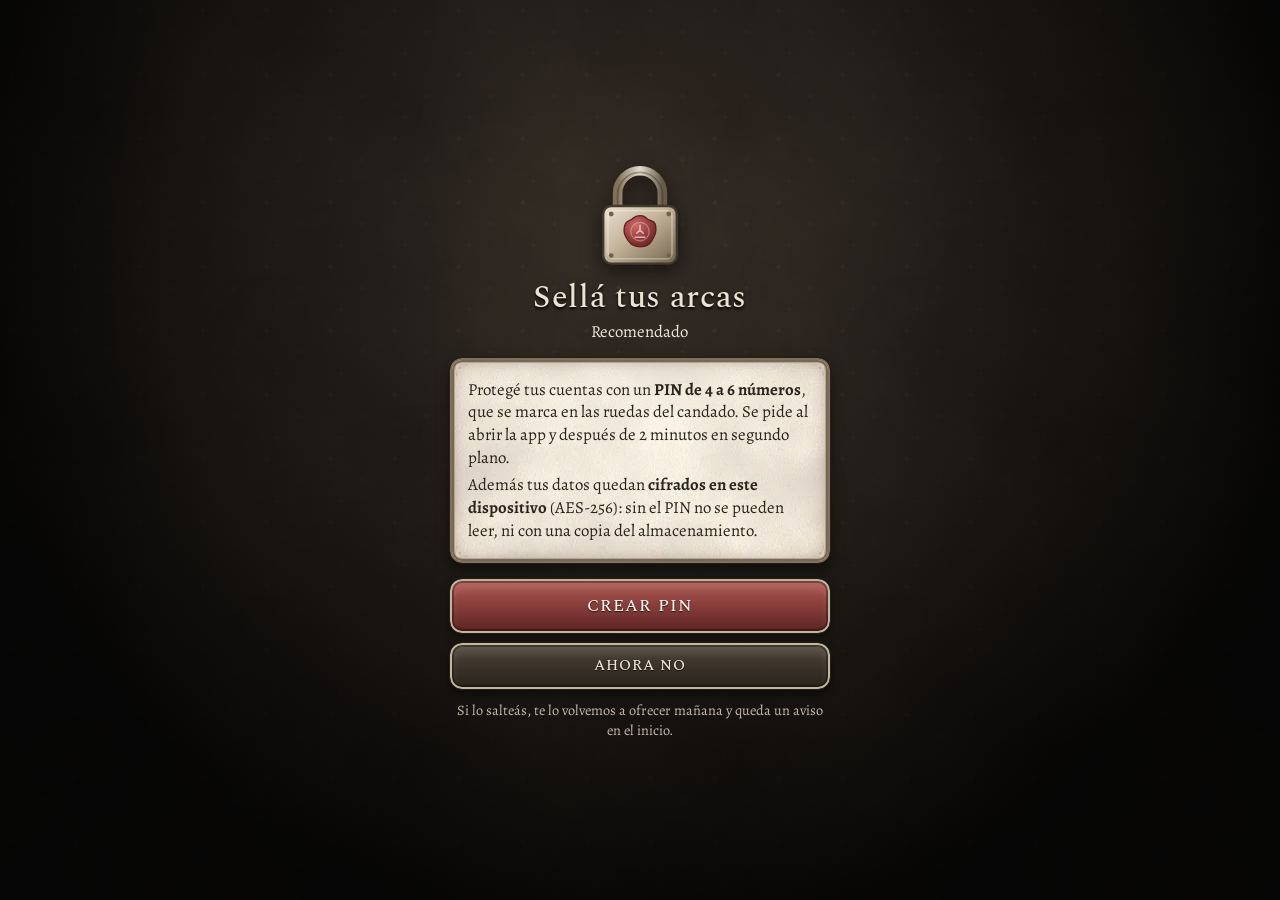
==== commit 97658603: "Web v0.22.0" ====
--- a/index.html
+++ b/index.html
@@ -3,7 +3,7 @@
 <head>
   <meta charset="utf-8" />
   <meta name="viewport" content="width=device-width, initial-scale=1, viewport-fit=cover, user-scalable=no" />
-  <meta name="theme-color" content="#1b110a" />
+  <meta name="theme-color" content="#2a2622" />
   <meta name="description" content="Mis Arcas: gastos, deudas y cuotas compartidas entre las Casas del reino." />
   <meta name="mobile-web-app-capable" content="yes" />
   <meta name="apple-mobile-web-app-capable" content="yes" />
@@ -13,12 +13,12 @@
   <link rel="icon" type="image/svg+xml" href="icons/icon.svg" />
   <link rel="apple-touch-icon" href="icons/icon-192.png" />
   <title>Mis Arcas</title>
-  <script type="module" crossorigin src="./assets/index-CvuZRXXb.js"></script>
+  <script type="module" crossorigin src="./assets/index-CTvq3SzE.js"></script>
   <link rel="modulepreload" crossorigin href="./assets/rolldown-runtime-XKyaHtl9.js">
   <link rel="modulepreload" crossorigin href="./assets/dist-BExukEfe.js">
   <link rel="modulepreload" crossorigin href="./assets/preload-helper-DclECHGd.js">
   <link rel="modulepreload" crossorigin href="./assets/definitions--d8bC4tg.js">
-  <link rel="stylesheet" crossorigin href="./assets/index-Ds2PKsbH.css">
+  <link rel="stylesheet" crossorigin href="./assets/index-BBUZPVj3.css">
 </head>
 <body>
   <div id="app"></div>
--- a/assets/index-BBUZPVj3.css
+++ b/assets/index-BBUZPVj3.css
@@ -0,0 +1 @@
+@font-face{font-family:Cinzel;font-weight:600;font-display:swap;src:url(./cinzel-latin-600-normal-DsxAee8W.woff2)format("woff2")}@font-face{font-family:Cinzel;font-weight:700;font-display:swap;src:url(./cinzel-latin-700-normal-CbKq1wQy.woff2)format("woff2")}@font-face{font-family:Cormorant SC;font-weight:600;font-display:swap;src:url(./cormorant-sc-latin-600-normal-Bwg_WQP1.woff2)format("woff2")}@font-face{font-family:Cormorant SC;font-weight:700;font-display:swap;src:url(./cormorant-sc-latin-700-normal-BmehT1vV.woff2)format("woff2")}@font-face{font-family:EB Garamond;font-weight:400;font-display:swap;src:url(./eb-garamond-latin-400-normal-QNaSt100.woff2)format("woff2")}@font-face{font-family:EB Garamond;font-weight:500;font-display:swap;src:url(./eb-garamond-latin-500-normal-DzrUnV5r.woff2)format("woff2")}@font-face{font-family:EB Garamond;font-weight:400;font-style:italic;font-display:swap;src:url(./eb-garamond-latin-400-italic-ELBeDG9B.woff2)format("woff2")}:root,[data-theme]{--tex-wood:url(./wood-CmBzbJ5K.webp);--tex-parch:url(./parchment-C9Gg51An.webp);--tex-leather:url(./leather-CFwDUemN.webp);--tex-lattice:url("data:image/svg+xml,%3csvg%20xmlns='http://www.w3.org/2000/svg'%20width='64'%20height='64'%20viewBox='0%200%2064%2064'%3e%3cg%20fill='none'%20stroke-opacity='.07'%20stroke-width='1.2'%20style='stroke:var(--k-d9b25a,%23d9b25a)'%3e%3cpath%20d='M32%202%2062%2032%2032%2062%202%2032Z'/%3e%3cpath%20d='M32%2018%2046%2032%2032%2046%2018%2032Z'/%3e%3c/g%3e%3ccircle%20cx='32'%20cy='32'%20r='2'%20fill-opacity='.09'%20style='fill:var(--k-d9b25a,%23d9b25a)'%20/%3e%3c/svg%3e");--corner-tl:url("data:image/svg+xml,%3csvg%20xmlns='http://www.w3.org/2000/svg'%20width='16'%20height='16'%20viewBox='0%200%2016%2016'%3e%3cdefs%3e%3clinearGradient%20id='g'%20x1='0'%20y1='0'%20x2='1'%20y2='1'%3e%3cstop%20offset='0'%20style='stop-color:var(--k-fff0b0,%23fff0b0)'%20/%3e%3cstop%20offset='1'%20style='stop-color:var(--k-b98c3a,%23b98c3a)'%20/%3e%3c/linearGradient%3e%3c/defs%3e%3cg%20transform=''%3e%3cpath%20d='M1.5%2014V3.5Q1.5%201.5%203.5%201.5H14'%20fill='none'%20stroke='url(%23g)'%20stroke-width='1.6'%20stroke-linecap='round'/%3e%3ccircle%20cx='4.6'%20cy='4.6'%20r='1.1'%20style='fill:var(--k-f6df93,%23f6df93)'%20/%3e%3c/g%3e%3c/svg%3e");--corner-tr:url("data:image/svg+xml,%3csvg%20xmlns='http://www.w3.org/2000/svg'%20width='16'%20height='16'%20viewBox='0%200%2016%2016'%3e%3cdefs%3e%3clinearGradient%20id='g'%20x1='0'%20y1='0'%20x2='1'%20y2='1'%3e%3cstop%20offset='0'%20style='stop-color:var(--k-fff0b0,%23fff0b0)'%20/%3e%3cstop%20offset='1'%20style='stop-color:var(--k-b98c3a,%23b98c3a)'%20/%3e%3c/linearGradient%3e%3c/defs%3e%3cg%20transform='translate(16%200)%20scale(-1%201)'%3e%3cpath%20d='M1.5%2014V3.5Q1.5%201.5%203.5%201.5H14'%20fill='none'%20stroke='url(%23g)'%20stroke-width='1.6'%20stroke-linecap='round'/%3e%3ccircle%20cx='4.6'%20cy='4.6'%20r='1.1'%20style='fill:var(--k-f6df93,%23f6df93)'%20/%3e%3c/g%3e%3c/svg%3e");--corner-bl:url("data:image/svg+xml,%3csvg%20xmlns='http://www.w3.org/2000/svg'%20width='16'%20height='16'%20viewBox='0%200%2016%2016'%3e%3cdefs%3e%3clinearGradient%20id='g'%20x1='0'%20y1='0'%20x2='1'%20y2='1'%3e%3cstop%20offset='0'%20style='stop-color:var(--k-fff0b0,%23fff0b0)'%20/%3e%3cstop%20offset='1'%20style='stop-color:var(--k-b98c3a,%23b98c3a)'%20/%3e%3c/linearGradient%3e%3c/defs%3e%3cg%20transform='translate(0%2016)%20scale(1%20-1)'%3e%3cpath%20d='M1.5%2014V3.5Q1.5%201.5%203.5%201.5H14'%20fill='none'%20stroke='url(%23g)'%20stroke-width='1.6'%20stroke-linecap='round'/%3e%3ccircle%20cx='4.6'%20cy='4.6'%20r='1.1'%20style='fill:var(--k-f6df93,%23f6df93)'%20/%3e%3c/g%3e%3c/svg%3e");--corner-br:url("data:image/svg+xml,%3csvg%20xmlns='http://www.w3.org/2000/svg'%20width='16'%20height='16'%20viewBox='0%200%2016%2016'%3e%3cdefs%3e%3clinearGradient%20id='g'%20x1='0'%20y1='0'%20x2='1'%20y2='1'%3e%3cstop%20offset='0'%20style='stop-color:var(--k-fff0b0,%23fff0b0)'%20/%3e%3cstop%20offset='1'%20style='stop-color:var(--k-b98c3a,%23b98c3a)'%20/%3e%3c/linearGradient%3e%3c/defs%3e%3cg%20transform='translate(16%2016)%20scale(-1%20-1)'%3e%3cpath%20d='M1.5%2014V3.5Q1.5%201.5%203.5%201.5H14'%20fill='none'%20stroke='url(%23g)'%20stroke-width='1.6'%20stroke-linecap='round'/%3e%3ccircle%20cx='4.6'%20cy='4.6'%20r='1.1'%20style='fill:var(--k-f6df93,%23f6df93)'%20/%3e%3c/g%3e%3c/svg%3e");--gold:var(--k-d9b25a);--gold-hi:var(--k-f6df93);--gold-lo:var(--k-8a6424);--bronze:var(--k-6e4a1d);--ink:var(--k-2a1a0c);--ink-soft:var(--k-5b4023);--ink-faint:var(--k-6a5134);--parch:var(--k-e6d3a2);--cream:var(--k-f7ecd0);--wood:var(--k-1b110a);--leather:var(--k-2e1c10);--crimson:var(--k-7d1f26);--crimson-hi:var(--k-a92f39);--navy:var(--k-1c2c4f);--navy-hi:var(--k-2f4678);--forest:var(--k-1f4030);--forest-hi:var(--k-32684c);--sign-in:var(--k-2f5a3f);--sign-in-hi:var(--k-3f8a5d);--sign-in-dk:var(--k-173a27);--sign-out:var(--k-8a1f26);--sign-out-hi:var(--k-a92f39);--sign-out-dk:var(--k-4d1317);--sign-in-rgb:47,90,63;--sign-in-hi-rgb:63,138,93;--sign-in-dk-rgb:23,58,39;--sign-out-rgb:138,31,38;--sign-out-hi-rgb:169,47,57;--sign-out-dk-rgb:77,19,23;--font-title:"Cormorant SC","Cinzel",serif;--font-num:"Cormorant SC","Cinzel",serif;--font-head:"Cinzel",serif;--font-body:"EB Garamond",Georgia,serif;--hdr-h:60px;--sq:48px;--safe-t:env(safe-area-inset-top,0px);--safe-b:env(safe-area-inset-bottom,0px);--ease:cubic-bezier(.22,.8,.26,1)}*{box-sizing:border-box;-webkit-tap-highlight-color:transparent}html,body{height:100%;margin:0}body{font-family:var(--font-body);color:var(--cream);background:radial-gradient(ellipse at 50% 30%,#0000 30%,#000000b8 100%), var(--tex-lattice), var(--tex-wood) var(--k-20130a);overscroll-behavior:none;-webkit-font-smoothing:antialiased;-webkit-user-select:none;user-select:none;background-size:auto,64px,320px;font-size:1.125rem;line-height:1.35;overflow:hidden}input{-webkit-user-select:text;user-select:text}button{font:inherit;color:inherit;cursor:pointer;background:0 0;border:0;padding:0}.hidden{display:none!important}.ico{flex:none;width:1.3em;height:1.3em;display:inline-flex}.ico svg{width:100%;height:100%}:focus-visible{outline:2px solid var(--gold-hi);outline-offset:3px}#app{position:fixed;top:0;bottom:0;left:0;right:0}.screen{flex-direction:column;display:flex;position:absolute;top:0;bottom:0;left:0;right:0}.screen.enter{animation:enter .45s var(--ease) both}@keyframes enter{0%{opacity:0;transform:translateY(14px)}to{opacity:1;transform:none}}.parchment{background:radial-gradient(ellipse at 50% 0%,rgba(var(--kr-fff4cd),.45),transparent 65%), var(--tex-parch) var(--parch);color:var(--ink);box-shadow:inset 0 0 18px rgba(var(--kr-603a10),.55),inset 0 0 2px 1px rgba(var(--kr-46280a),.7),0 6px 14px #0000008c;background-size:auto,420px}.frame{border:2px solid var(--gold-lo);outline:1px solid var(--k-140b05);outline-offset:0;border-radius:7px;position:relative}.frame:before,.frame:after{content:"";pointer-events:none;z-index:2;opacity:.85;background-repeat:no-repeat;background-size:14px 14px;position:absolute;top:3px;bottom:3px;left:3px;right:3px}.frame:before{background-image:var(--corner-tl),var(--corner-br);background-position:0 0,100% 100%}.frame:after{background-image:var(--corner-tr),var(--corner-bl);background-position:100% 0,0 100%}.frame{box-shadow:inset 0 0 0 2px rgba(var(--kr-140a04),.55),inset 0 0 0 3px rgba(var(--kr-d9b25a),.55),0 6px 14px #0000008c}.frame.parchment{box-shadow:inset 0 0 0 2px rgba(var(--kr-140a04),.45),inset 0 0 0 3px rgba(var(--kr-be923c),.7),inset 0 0 18px rgba(var(--kr-603a10),.5),0 6px 14px #0000008c}.hdr{z-index:30;padding:calc(var(--safe-t) + 10px) 14px 10px;min-height:calc(var(--hdr-h) + var(--safe-t) + 8px);background:var(--tex-leather) 0 0/128px,linear-gradient(var(--k-3a2415),var(--k-241309));border-bottom:3px solid var(--gold-lo);box-shadow:0 1px 0 var(--k-0b0603),0 5px 12px #0000008c,inset 0 -1px 0 rgba(var(--kr-f6df93),.35);flex:none;align-items:center;gap:10px;display:flex;position:relative}.hdr:after{content:"";background:repeating-linear-gradient(90deg,var(--gold-lo) 0 6px,transparent 6px 14px);opacity:.55;pointer-events:none;height:4px;position:absolute;bottom:-8px;left:0;right:0}.hdr-slot{width:var(--sq);height:var(--sq);flex:none;position:relative}.hdr-title{text-align:center;font-family:var(--font-title);letter-spacing:.05em;color:var(--gold-hi);text-shadow:0 2px 0 var(--k-3b2208),0 0 10px rgba(var(--kr-d9b25a),.3);white-space:nowrap;text-overflow:ellipsis;flex:1;margin:0;font-size:clamp(1.35rem,5.4vw,1.85rem);font-weight:700;overflow:hidden}.sq-btn{width:var(--sq);height:var(--sq);color:var(--gold-hi);background:radial-gradient(circle at 30% 25%,var(--k-5a3a22),var(--k-2b190d) 70%);border:2px solid var(--gold);outline:1px solid var(--k-120a04);box-shadow:inset 0 0 0 2px var(--k-1a0e06),inset 0 0 0 3px rgba(var(--kr-d9b25a),.6),inset 0 6px 8px rgba(var(--kr-ffdc96),.12),0 3px 6px #0009;transition:transform .15s var(--ease);border-radius:6px;place-items:center;display:grid}.sq-btn .ico{filter:drop-shadow(0 1px #000);width:26px;height:26px}@media (hover:hover){.sq-btn:hover{filter:brightness(1.18)}}.sq-btn:active{box-shadow:inset 0 0 0 2px var(--k-1a0e06),inset 0 0 0 3px rgba(var(--kr-d9b25a),.6),inset 0 4px 10px #000000b3;transform:translateY(1px)scale(.95)}.sq-btn.ok-btn{background:radial-gradient(circle at 30% 25%,var(--sign-in-hi),var(--sign-in-dk) 70%)}.btn{min-height:46px;font-family:var(--font-head);letter-spacing:.07em;text-transform:uppercase;border:2px solid var(--gold);outline:1px solid var(--k-140b05);color:var(--cream);text-shadow:0 1px 1px #000000b3;transition:transform .15s var(--ease);border-radius:6px;justify-content:center;align-items:center;gap:.5em;padding:.55em 1.3em;font-size:.95rem;font-weight:700;display:inline-flex;box-shadow:inset 0 0 0 2px #00000059,inset 0 8px 10px #ffffff1f,0 4px 8px #00000080}@media (hover:hover){.btn:hover{filter:brightness(1.15)}}.btn:active{transform:translateY(1px)scale(.98)}.btn[disabled]{opacity:.45;pointer-events:none}.btn-primary{background:linear-gradient(var(--sign-out-hi),var(--sign-out-dk))}.btn-danger{background:linear-gradient(var(--k-8a2a1c),var(--k-4e120b));border-color:var(--k-c77b46)}.btn-ghost{background:linear-gradient(var(--k-4a3320),var(--k-2a1a0e));color:var(--gold-hi)}.btn-lg{min-height:54px;padding-inline-start:2em;padding-inline-end:2em;font-size:1.05rem}.btn .ico{width:1.25em;height:1.25em}.divider{justify-content:center;height:16px;margin:.5rem 0;display:flex}.divider-svg{width:min(100%,300px);height:16px}.backdrop{z-index:100;background:rgba(var(--kr-080402),.8);opacity:0;contain:strict;place-items:center;padding:18px;transition:opacity .25s;display:grid;position:fixed;top:0;bottom:0;left:0;right:0}.backdrop.show{opacity:1}.modal{width:min(440px,100%);max-height:88vh;transition:transform .35s var(--ease);overscroll-behavior:contain;padding:22px 20px 18px;overflow:auto;transform:translateY(24px)scale(.94)}.backdrop.show .modal{transform:none}.modal-title{text-align:center;font-family:var(--font-title);color:var(--k-5c1a1a);letter-spacing:.05em;margin:0;font-size:1.6rem;font-weight:700}.modal-text{text-align:center;color:var(--ink);margin:.4rem 0 .8rem;font-size:1.1rem}.modal-text.small{color:var(--ink-soft);font-size:1rem}.modal-actions{flex-wrap:wrap;justify-content:center;gap:10px;margin-top:14px;display:flex}.modal .btn{min-height:42px}.soon-body{text-align:center}.soon-seal{width:64px;height:64px;color:var(--k-a92f39);animation:sealPop .7s var(--ease) both .2s;margin:6px auto 0}.soon-seal .ico{width:100%;height:100%}.soon-seal svg{filter:drop-shadow(0 3px 3px #00000073)}.soon-label{font-family:var(--font-head);letter-spacing:.2em;text-transform:uppercase;color:var(--crimson);margin:.4rem 0 0;font-size:1rem;font-weight:700}@keyframes sealPop{0%{opacity:0;transform:scale(2.2)rotate(-25deg)}to{opacity:1;transform:none}}.toast{left:50%;bottom:calc(var(--safe-b) + 28px);z-index:200;opacity:0;background:linear-gradient(var(--k-3b2415),var(--k-22130a));border:2px solid var(--gold);max-width:86vw;color:var(--gold-hi);font-family:var(--font-head);letter-spacing:.04em;text-align:center;transition:opacity .3s var(--ease),transform .3s var(--ease);pointer-events:none;border-radius:6px;padding:.6em 1.2em;font-size:.9rem;font-weight:600;position:fixed;transform:translate(-50%,20px);box-shadow:0 6px 14px #0009}.toast.show{opacity:1;transform:translate(-50%)}.toast.lift{bottom:calc(var(--safe-b) + 104px)}.avatar{width:68px;height:68px;transition:transform .2s var(--ease);border-radius:50%;flex:none;display:block;position:relative}.avatar:active{transform:scale(.94)}.avatar.lg{width:116px;height:116px}.avatar-ring{background:radial-gradient(circle at 35% 30%,var(--k-4d3320),var(--k-1e1108));border:3px solid var(--gold);box-shadow:0 0 0 2px var(--k-1a0e06),0 0 0 4px var(--gold-lo),inset 0 0 12px #000c,0 4px 8px #0000008c;border-radius:50%;place-items:center;display:grid;position:absolute;top:0;bottom:0;left:0;right:0;overflow:hidden}.avatar-ring img{object-fit:cover;pointer-events:none;width:100%;height:100%;display:block}.avatar-empty{color:var(--gold);opacity:.85;width:46%;height:46%;display:grid}.avatar-empty .ico{width:100%;height:100%}.avatar-badge{background:linear-gradient(var(--k-a92f39),var(--k-5f1118));border:2px solid var(--gold);width:24px;height:24px;color:var(--cream);border-radius:50%;place-items:center;display:grid;position:absolute;bottom:-4px;right:-4px;box-shadow:0 2px 4px #0009}.avatar.lg .avatar-badge{width:32px;height:32px;bottom:0;right:0}.avatar-badge .ico{width:62%;height:62%}.field{margin:0 0 14px;display:block}.field-label{font-family:var(--font-head);letter-spacing:.16em;text-transform:uppercase;color:var(--k-6a1c1c);margin-bottom:5px;font-size:.82rem;font-weight:700;display:block}.field-input{width:100%;min-height:48px;font-family:var(--font-body);color:var(--ink);background:linear-gradient(rgba(var(--kr-fff8e1),.55),rgba(var(--kr-fff8e1),.3));border:2px solid var(--gold-lo);box-shadow:inset 0 3px 7px rgba(var(--kr-50300c),.35),0 1px 0 rgba(var(--kr-fff0c8),.6);border-radius:5px;outline:none;padding:.5em .8em;font-size:1.25rem;font-weight:500;transition:border-color .2s}.field-input::placeholder{color:var(--ink-faint);opacity:.75;font-style:italic}.field-input:focus{border-color:var(--k-a92f39);box-shadow:inset 0 3px 7px rgba(var(--kr-50300c),.35),0 0 0 3px rgba(var(--kr-a92f39),.25)}.shake{animation:.45s shake}@keyframes shake{20%,60%{transform:translate(-6px)}40%,80%{transform:translate(6px)}}@media (prefers-reduced-motion:reduce){*,:before,:after{scroll-behavior:auto!important;transition-duration:.01ms!important;transition-delay:0s!important;animation-duration:.01ms!important;animation-iteration-count:1!important;animation-delay:0s!important}}.toast.act{pointer-events:auto;align-items:center;gap:12px;padding-right:8px;display:flex}.toast-btn{border:1px solid var(--gold);color:var(--gold-hi,var(--k-f0cc63));font-family:var(--font-head);letter-spacing:.1em;text-transform:uppercase;background:#00000040;border-radius:6px;flex:none;padding:6px 12px;font-size:.78rem;font-weight:700}[hidden]{display:none!important}.content{padding:26px 18px calc(36px + var(--safe-b));-webkit-overflow-scrolling:touch;scrollbar-width:thin;scrollbar-color:var(--gold-lo) transparent;flex:1;overflow:hidden auto}.content>*{max-width:720px;margin-left:auto;margin-right:auto}.main-screen{overscroll-behavior:none;touch-action:manipulation;height:100vh;align-items:center;height:100dvh;overflow:hidden}.main-inner{width:min(440px,100%);height:100%;padding:calc(var(--safe-t) + clamp(10px,3dvh,26px)) 24px calc(var(--safe-b) + clamp(8px,2dvh,20px));text-align:center;flex-direction:column;flex:none;justify-content:center;margin:0 auto;display:flex}.crest-wrap{--crest-h:clamp(78px,15dvh,150px);height:var(--crest-h);animation:crestIn .9s var(--ease) both;flex:none;place-items:center;display:grid;position:relative}.crest-wrap:before{content:"";background:radial-gradient(circle,rgba(var(--kr-d9b25a),.22),transparent 66%);will-change:transform,opacity;pointer-events:none;border-radius:50%;width:min(300px,75vw);height:min(300px,75vw);margin:auto;animation:4.5s ease-in-out infinite alternate glow;position:absolute;top:0;bottom:0;left:0;right:0}.crest{height:var(--crest-h);width:var(--crest-h);position:relative}@keyframes crestIn{0%{opacity:0;transform:translateY(-16px)scale(.85)}to{opacity:1;transform:none}}@keyframes glow{0%{opacity:.55;transform:scale(.94)}to{opacity:1;transform:scale(1.05)}}.main-title{font-family:var(--font-title);letter-spacing:.06em;color:var(--k-e1b952);isolation:isolate;margin:.45rem 0 0;font-size:clamp(2.2rem,min(11vw,7dvh),3.3rem);font-weight:700;line-height:1;position:relative}.main-title>span{background:linear-gradient(var(--k-fff3bd) 10%,var(--k-e1b952) 50%,var(--k-9a6d25));color:#0000;-webkit-background-clip:text;background-clip:text;display:inline-block}.main-title:before{content:attr(data-t);z-index:-1;color:var(--k-2b1707);text-shadow:0 -3px 14px rgba(var(--kr-d9b25a),.3);pointer-events:none;position:absolute;top:0;bottom:0;left:0;right:0;transform:translateY(3px)}.main-sub{font-family:var(--font-head);letter-spacing:.24em;white-space:nowrap;text-transform:uppercase;color:var(--k-cdb07a);text-indent:.24em;margin:.35rem 0 0;font-size:.88rem;font-weight:600}.main-inner .divider{margin:clamp(.4rem,1.6dvh,.9rem) 0 clamp(.6rem,2.2dvh,1.2rem)}.menu{gap:clamp(10px,2.2dvh,18px);padding:0 6px;display:grid}.menu-btn{text-align:center;width:100%;min-height:clamp(52px,9dvh,72px);color:var(--cream);background:linear-gradient(135deg,color-mix(in srgb,var(--c1) 72%,transparent),color-mix(in srgb,var(--c2) 85%,transparent)),var(--tex-leather) 0 0/128px,linear-gradient(135deg,var(--c1),var(--c2));border-color:var(--gold);box-shadow:inset 0 0 0 2px #00000080,inset 0 0 0 3px rgba(var(--kr-f6df93),.5),inset 0 10px 12px #ffffff12,inset 0 -12px 14px #00000047,0 6px 14px #0000008c;animation:rise .6s var(--ease) both;animation-delay:calc(.25s + var(--i)*90ms);transition:transform .2s var(--ease);contain:layout style;justify-content:center;align-items:center;gap:15px;padding:10px 48px;display:flex}@media (hover:hover){.menu-btn:hover{filter:brightness(1.14);transform:translateY(-3px)}}.menu-btn:active{transform:translateY(1px)scale(.985)}.tone-crimson{--c1:var(--sign-out-hi);--c2:var(--sign-out-dk)}.tone-navy{--c1:var(--k-2c4276);--c2:var(--k-121c38)}.tone-forest{--c1:var(--sign-in-hi);--c2:var(--sign-in-dk)}.tone-bronze{--c1:var(--k-8b6122);--c2:var(--k-3b2509)}.menu-medal{width:54px;height:54px;color:var(--gold-hi);border:2px solid var(--gold);background:radial-gradient(circle at 35% 28%,#ffffff2e,#00000073);border-radius:50%;flex:none;place-items:center;display:grid;box-shadow:inset 0 0 0 2px #00000080,0 3px 6px #00000080}.menu-medal .ico{width:30px;height:30px}.menu-medal svg{filter:drop-shadow(0 2px #0009)}.menu-text{flex-direction:column;flex:1;align-items:center;min-width:0;display:flex}.menu-label{font-family:var(--font-head);letter-spacing:.1em;text-transform:uppercase;color:var(--gold-hi);text-shadow:0 2px #000000b3;font-size:1.5rem;font-weight:700}.menu-sub{color:rgba(var(--kr-f7ecd0),.82);font-size:1rem;font-style:italic}.menu-chev{color:var(--gold);opacity:.8;margin-top:-11px;display:grid;position:absolute;top:50%;right:16px}.menu-chev .ico{width:22px;height:22px}.menu-tag{font-family:var(--font-head);letter-spacing:.14em;text-transform:uppercase;color:rgba(var(--kr-f6df93),.9);font-size:.55rem;font-weight:700;position:absolute;top:7px;right:14px}.install-btn{margin:22px auto 0}.foot{color:rgba(var(--kr-cdb07a),.8);margin:clamp(.5rem,2dvh,1.4rem) 0 0;font-size:.9rem;font-style:italic}.foot-ver{flex-direction:column;align-items:center;gap:.2rem;margin:.55rem 0 0;display:flex}.ver-btn{font-family:var(--font-head);letter-spacing:.12em;color:rgba(var(--kr-cdb07a),.8);cursor:pointer;background:0 0;border:0;padding:.25rem .5rem;font-size:.72rem;font-style:normal;font-weight:600}.foot-check{font-family:var(--font-head);letter-spacing:.14em;text-transform:uppercase;color:rgba(var(--kr-cdb07a),.78);cursor:pointer;text-underline-offset:3px;background:0 0;border:0;padding:.15rem .4rem;font-size:.62rem;font-style:normal;font-weight:600;text-decoration:underline}.ver-btn:active,.foot-check:active{color:var(--gold-hi)}@keyframes rise{0%{opacity:0;transform:translateY(22px)}to{opacity:1;transform:none}}.opt-wrap{z-index:5;width:var(--sq);height:var(--sq);position:relative}.scroll-menu{visibility:hidden;pointer-events:none;width:max-content;min-width:218px;transition:visibility 0s .55s;position:absolute;top:0;right:100%}.scroll-menu.open{visibility:visible;pointer-events:auto;transition-delay:0s}.scroll-shadow{transform-origin:100%;opacity:0;transition:transform .55s var(--ease),opacity .3s;border-radius:2px 0 6px 6px;position:absolute;top:0;bottom:0;left:0;right:0;transform:scaleX(.08);box-shadow:0 10px 14px #0000008c}.scroll-clip{transition:transform .55s var(--ease);border-radius:2px 0 6px 6px;position:relative;overflow:hidden;transform:translate(calc(100% - 24px))}.scroll-body{background:radial-gradient(ellipse at 50% 0,rgba(var(--kr-fff4cd),.5),transparent 70%),var(--tex-parch) var(--parch);box-shadow:inset 0 0 16px rgba(var(--kr-603a10),.6),inset 0 -2px 0 rgba(var(--kr-784614),.5),inset 0 2px 0 rgba(var(--kr-fff0c8),.5);transition:transform .55s var(--ease);background-size:auto,420px;padding:8px 24px 8px 34px;position:relative;transform:translate(calc(24px - 100%))}.scroll-menu.open .scroll-clip,.scroll-menu.open .scroll-body{transform:none}.scroll-menu.open .scroll-shadow{opacity:1;transform:none}.scroll-roll{z-index:1;background:linear-gradient(90deg,var(--k-5a3b18) 0%,var(--k-a97e42) 18%,var(--k-f1dca2) 42%,var(--k-caa466) 65%,var(--k-6c4a22) 100%);width:24px;box-shadow:inset 0 3px 3px #ffffff59,inset 0 -4px 4px rgba(var(--kr-3c1e05),.5);border-radius:12px/7px;position:absolute;top:0;bottom:0;left:0}.scroll-roll:before,.scroll-roll:after{content:"";background:radial-gradient(var(--k-8b6a35),var(--k-4a3012));border-radius:50%;height:5px;position:absolute;left:3px;right:3px}.scroll-roll:before{top:0}.scroll-roll:after{bottom:0}.scroll-nail{background:radial-gradient(circle at 35% 30%,var(--k-ffe9a0),var(--k-9a6d25) 60%,var(--k-4a3010));opacity:0;border-radius:50%;width:11px;height:11px;transition:opacity .2s;position:absolute;top:7px;right:7px;box-shadow:0 1px 2px #0009}.scroll-menu.open .scroll-nail{opacity:1;transition-delay:.4s}.scroll-items{flex-direction:column;display:flex}.scroll-item{text-align:left;color:var(--ink);font-family:var(--font-head);letter-spacing:.05em;white-space:nowrap;opacity:0;transition:opacity .3s,transform .4s var(--ease);align-items:center;gap:11px;padding:.78em .2em;font-size:.98rem;font-weight:700;transition-delay:0s;display:flex;transform:translate(14px)}.scroll-item+.scroll-item{border-top:1px solid rgba(var(--kr-6e4614),.4);box-shadow:0 -1px 0 rgba(var(--kr-fff0c8),.45)}.scroll-menu.open .scroll-item{opacity:1;transition-delay:calc(.22s + var(--d)*80ms);transform:none}.scroll-item:active{color:var(--k-8a1f26)}@media (hover:hover){.scroll-item:hover{color:var(--k-8a1f26)}}.scroll-item:active{transform:scale(.97)}.scroll-item .si-ico{color:var(--bronze)}.si-on{color:var(--k-2f6a47);margin-left:auto}.si-on .ico{width:1.1em;height:1.1em}.house-list{grid-template-columns:minmax(0,1fr);gap:22px;display:grid}.house-row{text-align:left;cursor:pointer;width:100%;transition:transform .2s var(--ease);contain:layout style;align-items:center;gap:16px;padding:15px 16px;display:flex}.house-row.anim{animation:rise .55s var(--ease) both;animation-delay:calc(min(var(--i,0),8)*70ms)}@media (hover:hover){.house-row:hover{transform:translateY(-2px)}}.house-row:active{transform:scale(.99)}.house-info{flex:1;min-width:0}.house-name{font-family:var(--font-head);letter-spacing:.04em;color:var(--k-4d1317);-webkit-line-clamp:2;overflow-wrap:anywhere;-webkit-box-orient:vertical;font-size:1.28rem;font-weight:700;line-height:1.15;display:-webkit-box;overflow:hidden}.house-nick{color:var(--ink-soft);text-overflow:ellipsis;white-space:nowrap;font-size:1.12rem;font-style:italic;overflow:hidden}.house-meta{color:var(--ink-faint);font-variant:small-caps;letter-spacing:.05em;font-size:.98rem}.row-chev{color:var(--gold-lo)}.row-chev .ico{width:22px;height:22px}.add-ring{background:radial-gradient(circle at 35% 30%,var(--k-4d3320),var(--k-1e1108));color:var(--gold-hi);border-style:dashed}.add-ring .ico{width:34px;height:34px}.add-row .house-name{color:var(--k-6a1c1c)}.is-selected{box-shadow:inset 0 0 0 2px rgba(var(--kr-140a04),.45),inset 0 0 0 4px var(--k-a92f39),inset 0 0 38px rgba(var(--kr-603a10),.5),0 10px 26px #0009}.row-actions{gap:6px;display:flex}.mini-btn{width:40px;height:40px;color:var(--gold-hi);background:linear-gradient(var(--k-4a3320),var(--k-2a1a0e));border:2px solid var(--gold-lo);border-radius:6px;flex:none;place-items:center;transition:transform .15s;display:grid;box-shadow:0 2px 4px #00000080}@media (hover:hover){.mini-btn:hover{filter:brightness(1.25)}}.mini-btn:active{transform:scale(.92)}.mini-btn.danger{color:var(--k-ffb4a6);background:linear-gradient(var(--k-7a2218),var(--k-450f09))}.mini-btn.ok{color:var(--k-bfe8c9);background:linear-gradient(var(--sign-in-hi),var(--sign-in-dk))}.check-seal{border:2px solid var(--gold-lo);color:#0000;background:rgba(var(--kr-fff8e1),.35);width:32px;height:32px;box-shadow:inset 0 2px 4px rgba(var(--kr-50300c),.4);transition:transform .25s var(--ease),background-color .25s,color .25s;border-radius:50%;flex:none;place-items:center;display:grid}.check-seal.on{background:radial-gradient(circle at 35% 30%,var(--k-c4414b),var(--k-6a161d));border-color:var(--gold);color:var(--cream);transform:scale(1.08)}.mode-banner{background:linear-gradient(var(--k-7d1f26),var(--k-4a1016));border:2px solid var(--gold);animation:rise .35s var(--ease) both;border-radius:6px;justify-content:space-between;align-items:center;gap:12px;margin-bottom:22px;padding:.65em .9em;font-size:1.02rem;line-height:1.25;display:flex;box-shadow:inset 0 0 0 2px #0006,0 5px 10px #00000080}.mode-banner .ico{vertical-align:-.12em;width:1em;height:1em}.banner-btn{font-family:var(--font-head);letter-spacing:.12em;text-transform:uppercase;color:var(--k-2a1a0c);background:linear-gradient(var(--k-f6df93),var(--k-c19a40));border:1px solid var(--k-5a3e12);border-radius:5px;flex:none;padding:.45em .9em;font-size:.78rem;font-weight:700}.select-bar{padding:12px 14px calc(12px + var(--safe-b));background:var(--tex-leather) 0 0/128px,linear-gradient(var(--k-3a2415),var(--k-241309));border-top:3px solid var(--gold-lo);flex:none;justify-content:center;gap:12px;display:flex;box-shadow:0 -6px 14px #00000080}.sheet{margin-top:6px;margin-bottom:4px;padding:24px 20px 22px}.form-avatar{flex-direction:column;align-items:center;gap:8px;margin-bottom:20px;display:flex}.avatar-hint{color:var(--ink-soft);font-size:.98rem;font-style:italic}.section-head{text-align:center;margin:8px 0 14px}.section-title{text-align:center;font-family:var(--font-head);letter-spacing:.24em;text-transform:uppercase;color:var(--k-6a1c1c);text-indent:.24em;margin:0;font-size:1.2rem;font-weight:700}.section-title.big{font-size:1.4rem;font-family:var(--font-title);letter-spacing:.1em;text-transform:none}.hint{text-align:center;color:var(--ink-soft);margin:16px 0 0;font-size:.98rem;font-style:italic}.form-actions{justify-content:center;gap:10px;margin-top:26px;display:flex}.arca-grid{grid-template-columns:repeat(auto-fill,minmax(108px,140px));justify-content:center;gap:20px 16px;padding:8px 0 2px;display:grid}.arca{aspect-ratio:5/7;color:var(--cream);border:3px solid var(--gold);outline:1px solid var(--k-140b05);touch-action:manipulation;-webkit-touch-callout:none;background:radial-gradient(ellipse at 50% 38%,#ffffff47,transparent 62%), repeating-conic-gradient(from 0deg at 50% 38%,#ffffff12 0 7deg,transparent 7deg 14deg), var(--tex-leather) 0 0/128px,linear-gradient(170deg,var(--c1),var(--c2));box-shadow:inset 0 0 0 2px #0000008c,inset 0 0 0 4px rgba(var(--kr-f6df93),.5),inset 0 0 16px #0000008c,0 6px 12px #00000080;transition:transform .22s var(--ease);contain:layout style;border-radius:9px;display:block;position:relative;overflow:hidden}.arca-grid.anim .arca{animation:rise .5s var(--ease) both;animation-delay:calc(min(var(--i,0),10)*60ms)}@media (hover:hover){.arca:hover{transform:translateY(-4px)rotate(-.6deg)}}.arca:active,.arca.pressing{transform:scale(.96)}.arca.deal{animation:deal .6s var(--ease) both}@keyframes deal{0%{opacity:0;transform:translateY(-40px)rotate(-10deg)scale(.6)}to{opacity:1;transform:none}}.arca-gem{background:linear-gradient(135deg,var(--k-ffd0d0),var(--k-c4313c) 55%,var(--k-6a1118));border:1.5px solid var(--gold);width:12px;height:12px;margin-left:-6px;position:absolute;top:8px;left:50%;transform:rotate(45deg);box-shadow:0 1px 3px #0009}.arca-medallion{aspect-ratio:1;width:58%;color:var(--gold-hi);border:3px solid var(--gold);background:radial-gradient(circle at 35% 28%,#fff3,#00000080);border-radius:50%;place-items:center;display:grid;position:absolute;top:38%;left:50%;transform:translate(-50%,-50%);box-shadow:0 0 0 2px #0009,inset 0 0 12px #0009,0 4px 8px #00000080}.arca-medallion .ico{width:56%;height:56%}.arca-medallion svg{filter:drop-shadow(0 2px #0009)}.arca-ribbon{text-align:center;min-height:38%;color:var(--ink);background:radial-gradient(ellipse at 50% 0,rgba(var(--kr-fff4cd),.5),transparent 70%),var(--tex-parch) var(--parch);clip-path:polygon(0 0,100% 0,calc(100% - 8px) 50%,100% 100%,0 100%,8px 50%);box-shadow:inset 0 3px 0 #fff6,inset 0 -3px 0 rgba(var(--kr-6e4614),.5);background-size:auto,300px;place-items:center;padding:.25em 1.1em;display:grid;position:absolute;bottom:11px;left:5px;right:5px}.arca-ribbon span{font-family:var(--font-head);letter-spacing:.04em;text-transform:uppercase;color:var(--k-4d1317);overflow-wrap:anywhere;font-size:.78rem;font-weight:700;line-height:1.15}.arca-add{color:var(--k-6a1c1c);background:rgba(var(--kr-fff8e1),.28);border:3px dashed var(--gold-lo);box-shadow:inset 0 0 18px rgba(var(--kr-603a10),.3);flex-direction:column;justify-content:center;align-items:center;gap:12px;display:flex}@media (hover:hover){.arca-add:hover{background:rgba(var(--kr-fff8e1),.5)}}.arca-add-ring{width:54px;height:54px;color:var(--gold-hi);background:radial-gradient(circle at 35% 28%,var(--k-4d3320),var(--k-1e1108));border:3px solid var(--gold);box-shadow:0 0 0 2px var(--k-1a0e06),0 4px 8px #0006;border-radius:50%;place-items:center;display:grid}.arca-add-ring .ico{width:28px;height:28px}.arca-add-label{font-family:var(--font-head);letter-spacing:.14em;text-transform:uppercase;font-size:.74rem;font-weight:700}.seal-pop{z-index:150;pointer-events:none;background:var(--tex-parch) var(--parch);color:var(--ink);border:2px solid var(--gold-lo);box-shadow:inset 0 0 14px rgba(var(--kr-603a10),.5),0 8px 16px #0009;opacity:0;transition:opacity .28s var(--ease),transform .28s var(--ease);border-radius:40px 8px 8px 40px;align-items:center;gap:10px;padding:8px 16px 8px 8px;display:flex;position:fixed;transform:translateY(10px)scale(.9)}.seal-pop.show{opacity:1;transform:none}.pop-seal{width:42px;height:42px;color:var(--k-a92f39)}.pop-seal.none{color:var(--k-8d8470);opacity:.8}.pop-seal .ico{width:100%;height:100%}.pop-text{flex-direction:column;line-height:1.1;display:flex}.pop-text small{color:var(--ink-soft);font-size:.88rem;font-style:italic}.pop-text b{font-family:var(--font-head);letter-spacing:.05em;color:var(--k-4d1317);font-size:1.08rem}.pick-item{text-align:left;color:var(--cream);border:2px solid var(--gold);background:linear-gradient(135deg,color-mix(in srgb,var(--c1) 72%,transparent),color-mix(in srgb,var(--c2) 85%,transparent)),var(--tex-leather) 0 0/128px,linear-gradient(135deg,var(--c1),var(--c2));border-radius:7px;align-items:center;gap:14px;padding:.7em 1em;transition:transform .15s;display:flex;box-shadow:inset 0 0 0 2px #0006,0 3px 6px #0006}@media (hover:hover){.pick-item:hover{filter:brightness(1.15)}}.pick-item:active{transform:scale(.98)}.pick-ico{color:var(--gold-hi);display:grid}.pick-ico .ico{width:26px;height:26px}.pick-label{font-family:var(--font-head);letter-spacing:.07em;text-transform:uppercase;font-size:.98rem;font-weight:700}.pick-item.other{--c1:var(--k-4a3320);--c2:var(--k-2a1a0e);border-style:dashed}.pick-custom{animation:rise .3s var(--ease) both;gap:10px;display:grid}.type-list{gap:10px;margin-top:6px;display:grid}.type-row,.type-custom{text-align:left;cursor:pointer;width:100%;font-family:var(--font-head);letter-spacing:.06em;color:var(--ink);background:linear-gradient(rgba(var(--kr-fff8e1),.5),rgba(var(--kr-fff8e1),.25));border:2px solid var(--gold-lo);box-shadow:inset 0 2px 5px rgba(var(--kr-50300c),.25),0 2px 3px rgba(var(--kr-3c230a),.3);transition:transform .15s var(--ease);border-radius:7px;align-items:center;gap:12px;padding:.72em 1em;font-size:1.05rem;font-weight:700;display:flex}@media (hover:hover){.type-row:hover{background:rgba(var(--kr-fff8e1),.7);border-color:var(--k-a92f39)}}.type-row:active{transform:scale(.985)}.type-dot{background:linear-gradient(135deg,var(--gold),var(--gold-lo));border:1px solid var(--k-4a3010);flex:none;width:11px;height:11px;margin:0 4px;transform:rotate(45deg)}.type-dot.plus{width:auto;height:auto;color:var(--k-6a1c1c);background:0 0;border:0;margin:0;display:grid;transform:none}.type-dot.plus .ico{width:20px;height:20px}.type-label{overflow-wrap:anywhere;flex:1;min-width:0}.type-row.selected{cursor:default;color:var(--cream);background:var(--tex-leather) 0 0/128px,linear-gradient(135deg,var(--k-9b2a33),var(--k-541119));border-color:var(--gold);box-shadow:inset 0 0 0 2px #0006,inset 0 0 0 3px rgba(var(--kr-f6df93),.45),0 5px 10px #00000073;text-shadow:0 1px 1px #0009}.type-seal{width:30px;height:30px;color:var(--gold-hi);flex:none;display:grid}.type-seal .ico{width:100%;height:100%}.pop-in{animation:popIn .5s var(--ease) both}@keyframes popIn{0%{opacity:0;transform:translateY(28px)scale(.96)}to{opacity:1;transform:none}}.selected-host .divider{margin:14px 0 12px}.type-x{width:30px;height:30px;color:var(--k-6a1c1c);opacity:.7;border-radius:50%;flex:none;place-items:center;display:grid}@media (hover:hover){.type-x:hover{opacity:1;background:rgba(var(--kr-a92f39),.15)}}.type-x .ico{width:16px;height:16px}.type-add{margin-top:10px}.type-plus{border-style:dashed}.type-custom{cursor:default;gap:8px;padding:.5em .6em}.type-custom .field-input{flex:1;min-width:0;min-height:42px;font-size:1.1rem}.btn-ghost-danger{background:linear-gradient(var(--k-4a1a14),var(--k-2a0e0a));color:var(--k-ffc4b6)}@media (min-width:900px){html:not(.web){--sq:52px}html:not(.web) body{font-size:19px}html:not(.web) .house-list{grid-template-columns:repeat(2,minmax(0,1fr));gap:26px}html:not(.web) .content>*{max-width:860px}html:not(.web) .sheet{padding:30px 40px 28px}html:not(.web) .arca-grid{grid-template-columns:repeat(auto-fill,minmax(130px,160px))}}@media (min-width:640px) and (max-width:899.98px){html.web body{background:var(--k-0b0603)}html.web #app{width:500px;box-shadow:0 0 0 1px rgba(var(--kr-6e4614),.45),0 0 60px #0009;margin-left:-250px;left:50%;right:auto;overflow:hidden}}@media (min-width:900px){html.web body{background:var(--k-0b0603)}html.web #app{width:min(1080px,100vw - 56px);height:auto;box-shadow:0 0 0 1px rgba(var(--kr-6e4614),.45),0 0 60px #0009;border-radius:8px;margin-left:0;top:16px;bottom:16px;left:28px;right:auto;overflow:hidden}html.web .has-tabbar.screen{flex-flow:wrap}html.web .has-tabbar .hdr{flex:1 0 100%;order:0}html.web .has-tabbar .casa-nav{background:var(--tex-leather) 0 0/128px,linear-gradient(var(--k-3a2415),var(--k-241309));border-right:3px solid var(--gold-lo);width:112px;box-shadow:inset -1px 0 0 rgba(var(--kr-f6df93),.28);flex:none;order:1;align-self:stretch;position:relative;bottom:auto;left:auto;right:auto}html.web .has-tabbar .content{flex:auto;order:2;min-width:0}html.web .has-tabbar .fab{right:22px;bottom:calc(22px + var(--safe-b));z-index:22;order:3}html.web .has-tabbar .content,html.web .has-tabbar .content.libro{padding-bottom:calc(120px + var(--safe-b))}html.web .casa-dock{display:none!important}html.web .casa-tabbar-desk{display:flex}html.web .casa-tabbar{min-height:0;box-shadow:none;background:0 0;border-top:0;flex-direction:column;padding:10px 6px 8px}html.web .casa-tab{flex:none;gap:4px;padding:10px 4px;font-size:.6rem}html.web .casa-tab-ico,.casa-tab-ico .ico{width:22px;height:22px}html.web .casa-more,html.web .casa-tab-more{display:none!important}html.web .casa-rail-extra{border-top:1px solid rgba(var(--kr-d9b25a),.28);flex-direction:column;gap:1px;padding:8px 6px 16px;display:flex}html.web .casa-rail-extra .casa-more-item{color:rgba(var(--kr-f7ecd0),.78);letter-spacing:.04em;border-radius:6px;padding:8px 6px;font-size:.68rem}html.web .casa-rail-extra .casa-more-item .si-ico{color:var(--gold-lo)}html.web .casa-rail-extra .casa-more-item.on{color:var(--gold-hi);background:rgba(var(--kr-f6df93),.08)}html.web .casa-rail-extra .casa-more-item.sep{border-top-color:rgba(var(--kr-d9b25a),.28)}}@media (max-height:700px){.foot{display:none}.main-sub{font-size:.78rem}}.crest-box{height:var(--crest-h);display:inline-block;position:relative}.crest-box .crest{display:block}.bag-hit{touch-action:manipulation;-webkit-tap-highlight-color:transparent;border-radius:40%;width:44%;height:50%;position:absolute;top:22%;left:24%}.coin-overlay{z-index:300;background:radial-gradient(ellipse at 50% 55%,rgba(var(--kr-1e1006),.72),rgba(var(--kr-040201),.93) 70%);opacity:0;touch-action:none;contain:strict;transition:opacity .3s;position:fixed;top:0;bottom:0;left:0;right:0}.coin-overlay.show{opacity:1}.coin-stage{perspective:900px;width:0;height:0;transform-style:preserve-3d;position:absolute;top:52%;left:50%}.coin-table{background:radial-gradient(ellipse at 50% 50%,rgba(var(--kr-96602e),.4),rgba(var(--kr-5a3616),.18) 45%,transparent 70%);pointer-events:none;border-radius:50%;width:92vmin;height:60vmin;position:absolute;top:-30vmin;left:-46vmin}.coin-shadow{will-change:transform,opacity;pointer-events:none;background:radial-gradient(circle,#000000bf 35%,#00000059 60%,#0000 72%);border-radius:50%;position:absolute;top:0;left:0}.coin{transform-style:preserve-3d;will-change:transform;transition:opacity .2s;position:absolute;top:0;left:0}.coin.fade{opacity:0}.coin-face,.coin-edge{border-radius:50%;position:absolute;top:0;bottom:0;left:0;right:0}.coin-face{-webkit-backface-visibility:hidden;backface-visibility:hidden}.coin-face svg{width:100%;height:100%;display:block}.coin-edge{background:radial-gradient(circle,var(--k-8a5f1c) 0 68%,var(--k-c99a3e) 70%,var(--k-e8c35a) 85%,var(--k-7a5016) 100%);box-shadow:inset 0 0 0 1px rgba(var(--kr-3c1e05),.6)}.coin-label{left:50%;bottom:calc(16% + var(--safe-b));opacity:0;transition:opacity .35s var(--ease),transform .35s var(--ease);text-align:center;pointer-events:none;background:var(--tex-parch) var(--parch);border:2px solid var(--gold);box-shadow:inset 0 0 14px rgba(var(--kr-603a10),.5),0 8px 18px #0009;border-radius:8px;padding:.5em 1.6em;position:absolute;transform:translate(-50%,16px)}.coin-label.show{opacity:1;transform:translate(-50%)}.coin-label b{font-family:var(--font-num);color:var(--k-4d1317);letter-spacing:.06em;font-size:2.2rem;line-height:1.1;display:block}.coin-label small{color:var(--ink-soft);font-size:1rem;font-style:italic;display:block}.coin-label.canto{border-color:var(--k-fff3bd);box-shadow:0 0 0 3px rgba(var(--kr-f6df93),.5),0 0 40px rgba(var(--kr-f6df93),.55)}.coin-hint{left:0;right:0;bottom:calc(6% + var(--safe-b));text-align:center;color:rgba(var(--kr-f6df93),.75);pointer-events:none;margin:0;font-style:italic;position:absolute}.sector{animation:sectorIn .28s var(--ease) both}.sector.out{opacity:0;transition:opacity .16s,transform .16s;animation:none;transform:translateY(-6px)}@keyframes sectorIn{0%{opacity:0;transform:translateY(10px)}to{opacity:1;transform:none}}@media (prefers-reduced-motion:reduce){.sector{animation:none}.sector.out{transition:none}}.scroll-item.sep{margin-top:6px;border-top:2px solid rgba(var(--kr-6e4614),.55)!important}.scroll-item.active{color:var(--k-7a1d16)}.mv-month{align-items:center;gap:6px;display:inline-flex}.mv-month .mini-btn{width:32px;height:32px}.scroll-menu.compact{min-width:0;max-width:236px}.scroll-menu.compact .scroll-body{padding:3px 12px 3px 28px}.scroll-menu.compact .scroll-roll{width:20px}.scroll-menu.compact .scroll-clip{transform:translate(calc(100% - 20px))}.scroll-menu.compact .scroll-body{transform:translate(calc(20px - 100%))}.scroll-menu.compact.open .scroll-clip,.scroll-menu.compact.open .scroll-body{transform:none}.scroll-menu.compact .scroll-item{letter-spacing:.04em;gap:9px;min-height:40px;padding:.3em .1em;font-size:.8rem}.scroll-menu.compact .scroll-item .si-label{text-overflow:ellipsis;overflow:hidden}.scroll-menu.compact .scroll-item .si-ico svg{width:17px;height:17px}.scroll-menu.compact .scroll-item.sep{margin-top:3px}.scroll-menu.compact .scroll-nail{width:9px;height:9px;top:5px;right:5px}.link-btn.recent-all{color:var(--gold-hi)}.web-notice .wn-list{color:var(--ink);gap:7px;margin:0 0 10px;padding-left:1.1em;line-height:1.3;display:grid}.web-notice .wn-list b{color:var(--k-3b1a0c)}.web-notice .wn-tip{color:var(--ink-soft);margin:0;font-style:italic}.house-bal{color:var(--sign-in);font-weight:500}.house-bal.neg{color:var(--sign-out-hi)}.libro{padding-bottom:calc(110px + var(--safe-b))}.blk{margin-bottom:22px}.blk:empty{display:none}.blk-head{justify-content:space-between;align-items:baseline;gap:10px;margin:4px 4px 10px;display:flex}.blk-title{font-family:var(--font-head);letter-spacing:.18em;text-transform:uppercase;color:var(--gold-hi);text-shadow:0 2px #000000b3;margin:0;font-size:.95rem;font-weight:700}.blk-note{color:rgba(var(--kr-f7ecd0),.7);font-size:.92rem;font-style:italic}.neg{color:var(--sign-out-hi)!important}.empty{text-align:center;color:rgba(var(--kr-f7ecd0),.75);border:1px dashed rgba(var(--kr-d9b25a),.4);border-radius:7px;margin:0;padding:14px 16px;font-style:italic}.empty-card{text-align:center;padding:18px}.link-btn{font-family:var(--font-head);letter-spacing:.12em;text-transform:uppercase;color:var(--k-8a1f26);text-underline-offset:3px;padding:.3em .2em;font-size:.72rem;font-weight:700;text-decoration:underline}.blk>.link-btn.more{color:var(--gold-hi);margin:10px auto 0;display:block}.treasury{text-align:center;padding:16px 16px 14px}.tr-label{font-family:var(--font-head);letter-spacing:.22em;text-transform:uppercase;color:var(--k-6a1c1c);font-size:.74rem;font-weight:700;display:block}.tr-total{font-family:var(--font-num);color:var(--k-3b2208);white-space:nowrap;font-variant-numeric:lining-nums tabular-nums;margin-top:2px;font-size:clamp(2rem,9vw,2.6rem);font-weight:700;line-height:1.1}.treasury .divider{margin:.35rem 0 .5rem}.tr-stats{grid-template-columns:repeat(3,minmax(0,1fr));gap:6px;display:grid}.tr-stat{background:rgba(var(--kr-fff8e1),.35);box-shadow:inset 0 1px 3px rgba(var(--kr-50300c),.3);border-radius:6px;flex-direction:column;gap:2px;padding:6px 2px;display:flex}.tr-stat small{font-family:var(--font-head);letter-spacing:.12em;text-transform:uppercase;color:var(--ink-soft);font-size:.6rem;font-weight:700}.tr-stat b{white-space:nowrap;text-overflow:ellipsis;font-size:1.02rem;font-weight:500;overflow:hidden}.tr-stat.free b{color:var(--sign-in)}.tr-stat.commit b{color:var(--sign-out)}.tr-stat.res b{color:var(--k-1c2c4f)}.tr-alert{width:100%;color:var(--cream);font-family:var(--font-head);letter-spacing:.05em;background:linear-gradient(var(--k-9b2a33),var(--k-5f1118));border:1px solid var(--gold);border-radius:6px;justify-content:center;align-items:center;gap:8px;margin-top:10px;padding:.5em .8em;font-size:.82rem;font-weight:700;display:flex;box-shadow:inset 0 0 0 1px #0006}.tr-alert .ico{width:1.2em;height:1.2em;color:var(--gold-hi)}.coffers{scroll-snap-type:x proximity;scrollbar-width:none;-webkit-overflow-scrolling:touch;gap:12px;margin:0 -4px;padding:4px 4px 10px;display:flex;overflow-x:auto}.coffers::-webkit-scrollbar{display:none}.coffer{scroll-snap-align:start;width:132px;color:var(--cream);text-align:center;border:2px solid var(--gold);outline:1px solid var(--k-140b05);background:var(--tex-leather) 0 0/128px,linear-gradient(160deg,var(--c1),var(--c2));box-shadow:inset 0 0 0 2px #00000080,inset 0 0 0 3px rgba(var(--kr-f6df93),.4),0 4px 8px #00000080;transition:transform .2s var(--ease);border-radius:9px;flex-direction:column;flex:none;align-items:center;gap:2px;padding:12px 8px 10px;display:flex}.coffers.anim .coffer{animation:rise .45s var(--ease) both;animation-delay:calc(var(--i)*55ms)}.coffer:active{transform:scale(.96)}.coffer.on{box-shadow:inset 0 0 0 2px #00000080,inset 0 0 0 3px var(--gold-hi),0 0 0 2px var(--gold-hi),0 8px 14px #0000008c;transform:translateY(-3px)}.cf-medal{width:40px;height:40px;color:var(--gold-hi);border:2px solid var(--gold);background:radial-gradient(circle at 35% 28%,#fff3,#00000080);border-radius:50%;place-items:center;margin-bottom:4px;display:grid}.cf-medal .ico{width:22px;height:22px}.cf-title{font-family:var(--font-head);letter-spacing:.06em;text-transform:uppercase;color:var(--gold-hi);font-size:.72rem;font-weight:700;line-height:1.15}.cf-type{opacity:.8;font-size:.85rem;font-style:italic}.cf-bal{white-space:nowrap;color:var(--ink);background:var(--tex-parch) var(--parch);box-shadow:inset 0 1px 2px rgba(var(--kr-50300c),.5);background-size:300px;border-radius:5px;margin-top:4px;padding:2px 8px;font-size:1rem;font-weight:500}.filter-bar{color:var(--ink);background:var(--tex-parch) var(--parch);border:1px solid var(--gold-lo);background-size:300px;border-radius:6px;flex-wrap:wrap;align-items:center;gap:4px 12px;padding:8px 12px;font-size:.98rem;display:flex}.filter-bar>span{flex:1;min-width:150px}.month{padding:14px 16px}.month-nav{justify-content:space-between;align-items:center;gap:8px;margin-bottom:10px;display:flex}.month-name{flex-direction:column;align-items:center;line-height:1.1;display:flex}.month-name b{font-family:var(--font-title);color:var(--k-4d1317);font-size:1.45rem}.month-name small{color:var(--ink-soft);font-style:italic}.month-name .link-btn{padding:.15em;font-size:.62rem}.ms-bars{gap:5px;margin:4px 0 10px;display:grid}.bar{background:rgba(var(--kr-50300c),.18);height:9px;box-shadow:inset 0 1px 2px rgba(var(--kr-50300c),.45);border-radius:5px;display:block;overflow:hidden}.bar i{transform-origin:0;height:100%;transition:transform .5s var(--ease);display:block}.bar.in i{background:linear-gradient(var(--sign-in-hi),var(--sign-in))}.bar.out i{background:linear-gradient(var(--sign-out-hi),var(--sign-out))}.ms-row{justify-content:space-between;gap:10px;padding:3px 2px;font-size:1.06rem;display:flex}.ms-row b{white-space:nowrap;font-variant-numeric:tabular-nums;font-weight:500}.ms-row.in b{color:var(--sign-in)}.ms-row.out b{color:var(--sign-out)}.ms-row.net{font-family:var(--font-head);letter-spacing:.04em;font-size:1rem;font-weight:700}.ms-row.net b{font-weight:700}.ms-row.net.pos b{color:var(--sign-in)}.ms-sep{background:linear-gradient(90deg,transparent,var(--gold-lo),transparent);height:1px;margin:5px 0}.ms-due{background:rgba(var(--kr-fff8e1),.4);border-radius:6px;align-items:flex-start;gap:8px;margin:8px 0 0;padding:7px 10px;font-size:.96rem;display:flex}.ms-due .ico{color:var(--sign-out);margin-top:2px}.ms-due b{color:var(--sign-out)}.ms-due b.ok{color:var(--sign-in)}.plan-list,.rec-list{grid-template-columns:minmax(0,1fr);gap:10px;display:grid}.plan-row,.rec-row{text-align:left;width:100%;color:var(--ink);background:radial-gradient(ellipse at 50% 0,rgba(var(--kr-fff4cd),.45),transparent 70%),var(--tex-parch) var(--parch);border:2px solid var(--gold-lo);box-shadow:inset 0 0 12px rgba(var(--kr-603a10),.4),0 4px 8px #00000073;transition:transform .15s var(--ease);background-size:auto,420px;border-radius:8px;align-items:center;gap:12px;padding:10px 12px;display:flex}.plan-row:active,.rec-row:active{transform:scale(.985)}.plan-row.late{border-color:var(--k-a92f39)}.plan-row.done{opacity:.75}.rec-row.paused{opacity:.6}.pr-info,.mv-info{flex-direction:column;flex:1;min-width:0;line-height:1.2;display:flex}.pr-title,.mv-info b{font-family:var(--font-head);letter-spacing:.03em;color:var(--k-3b1a0c);white-space:nowrap;text-overflow:ellipsis;font-size:.92rem;font-weight:700;overflow:hidden}.pr-info small,.mv-info small{color:var(--ink-soft);white-space:nowrap;text-overflow:ellipsis;font-size:.92rem;overflow:hidden}.pr-rest{color:var(--sign-out)!important}.pr-amt{white-space:nowrap;flex-direction:column;flex:none;align-items:flex-end;font-weight:500;display:flex}.pr-amt em{font-style:normal;font-family:var(--font-head);letter-spacing:.12em;text-transform:uppercase;color:var(--cream);background:var(--k-9b2a33);border-radius:3px;margin-top:3px;padding:1px 5px;font-size:.58rem;font-weight:700}.pr-amt .ico{color:var(--sign-in-hi)}.mini-dial{flex:none;width:52px;height:52px;display:block}.mini-dial svg{width:100%;height:100%;display:block}.md-rim{fill:var(--k-b98c3a);stroke:var(--k-3b2208);stroke-width:8px}.md-face{fill:var(--k-2a1a0c)}.mini-dial .seg{fill:none;stroke-width:30px;stroke-linecap:butt}.mini-dial .seg.paid{stroke:var(--k-f0cc63)}.mini-dial .seg.overdue{stroke:var(--k-d0434e)}.mini-dial .seg.pending{stroke:var(--k-5a4128)}.md-dot{fill:var(--k-f7ecd0);stroke:var(--k-3b2208);stroke-width:5px}.md-t{fill:var(--k-f6df93);text-anchor:middle;dominant-baseline:central;font:700 62px Cinzel,serif}.mv-list{padding:6px 12px 8px}.mv-day{font-family:var(--font-head);letter-spacing:.16em;text-transform:uppercase;color:var(--k-6a1c1c);margin:10px 2px 2px;font-size:.7rem;font-weight:700}.mv-day:first-child{margin-top:4px}.mv-row{text-align:left;width:100%;color:var(--ink);border-bottom:1px solid rgba(var(--kr-6e4614),.25);align-items:center;gap:12px;padding:8px 2px;display:flex}.mv-row:last-child{border-bottom:0}.mv-row:active{background:rgba(var(--kr-a92f39),.08)}.mv-ico{width:36px;height:36px;color:var(--cream);border:2px solid var(--gold);border-radius:50%;flex:none;place-items:center;display:grid;box-shadow:0 2px 3px #00000059}.mv-ico .ico{width:19px;height:19px}.mv-ico.in{background:radial-gradient(circle at 35% 30%,var(--sign-in-hi),var(--sign-in-dk))}.mv-ico.out{background:radial-gradient(circle at 35% 30%,var(--sign-out-hi),var(--sign-out-dk))}.mv-ico.mv{background:radial-gradient(circle at 35% 30%,var(--k-4a64a0),var(--k-1c2c4f))}.mv-amt{white-space:nowrap;font-variant-numeric:tabular-nums;flex:none;font-size:1.05rem;font-weight:500}.mv-amt.in{color:var(--sign-in)}.mv-amt.out{color:var(--sign-out)}.mv-amt.mv{color:var(--k-1c2c4f)}.rec-row .mv-ico{width:34px;height:34px}.fab{right:max(18px,50% - 470px);bottom:calc(22px + var(--safe-b));z-index:20;width:64px;height:64px;color:var(--k-3b2208);background:radial-gradient(circle at 35% 28%,var(--k-fff6c4),var(--k-e8c35a) 40%,var(--k-a87828) 80%,var(--k-6e4516));border:2px solid var(--k-2a1506);box-shadow:0 0 0 3px rgba(var(--kr-f6df93),.35),inset 0 -4px 6px rgba(var(--kr-502800),.45),inset 0 3px 4px #ffffff80,0 8px 16px #0009;transition:transform .2s var(--ease);animation:fabIn .5s var(--ease) both .3s;border-radius:50%;place-items:center;display:grid;position:absolute}.fab .ico{width:32px;height:32px}.fab:active{transform:scale(.92)}@keyframes fabIn{0%{opacity:0;transform:scale(.4)rotate(-90deg)}to{opacity:1;transform:none}}.mv-form .field{margin-bottom:12px}.field-hint{color:var(--ink-soft);margin-top:4px;font-size:.9rem;font-style:italic;line-height:1.2;display:block}.field-hint.center{text-align:center}.interest{min-height:1.1em;color:var(--k-6a1c1c);margin:-4px 0 10px}.money-wrap{position:relative}.money-sym{color:var(--ink-soft);pointer-events:none;font-size:1.3rem;font-weight:500;position:absolute;top:50%;left:12px;transform:translateY(-50%)}.money-input{font-variant-numeric:tabular-nums;padding-left:1.7em}.date-input{min-height:46px;font-size:1.1rem}.chips{flex-wrap:wrap;gap:7px;display:flex}.chip{font-family:var(--font-head);letter-spacing:.05em;color:var(--ink);background:rgba(var(--kr-fff8e1),.5);border:1.5px solid var(--gold-lo);transition:transform .12s var(--ease);border-radius:20px;align-items:center;gap:6px;padding:.38em .8em;font-size:.74rem;font-weight:700;display:inline-flex}.chip .ico{width:1.2em;height:1.2em;color:var(--bronze)}.chip:active{transform:scale(.95)}.chip.on{color:var(--cream);background:linear-gradient(var(--k-9b2a33),var(--k-5f1118));border-color:var(--gold);box-shadow:0 2px 4px #00000059}.chip.on .ico{color:var(--gold-hi)}.chips.seg{border:2px solid var(--gold-lo);border-radius:8px;flex-wrap:nowrap;gap:0;margin-bottom:14px;overflow:hidden}.chips.seg .chip{border:0;border-radius:0;flex:1;justify-content:center;padding:.7em .3em;font-size:.72rem}.chips.seg .chip+.chip{border-left:1px solid var(--gold-lo)}.two{grid-template-columns:1fr 1fr;gap:10px;display:grid}.two .money-input{font-size:1.05rem}.n-row{flex-direction:column;gap:8px;display:flex}.stepper{align-items:center;gap:10px;display:inline-flex}.stp-val{text-align:center;min-width:2.4em;font-family:var(--font-head);color:var(--k-4d1317);font-size:1.4rem;font-weight:700}.stp-sign{font-size:1.5rem;font-weight:700;line-height:1}.quick{gap:8px;margin-bottom:12px;display:flex}.quick-btn{font-family:var(--font-head);letter-spacing:.05em;color:var(--cream);background:linear-gradient(var(--k-2c4276),var(--k-121c38));border:1.5px solid var(--gold);border-radius:7px;flex:1;justify-content:center;align-items:center;gap:6px;padding:.55em .4em;font-size:.7rem;font-weight:700;display:flex}.quick-btn .ico{color:var(--gold-hi)}.toggle{cursor:pointer;align-items:center;gap:12px;margin:6px 0 10px;display:flex}.tg-input{opacity:0;pointer-events:none;position:absolute}.tg-track{background:var(--k-6b5638);border:2px solid var(--gold-lo);border-radius:14px;flex:none;width:48px;height:28px;transition:background-color .2s;position:relative;box-shadow:inset 0 2px 4px #00000073}.tg-knob{background:radial-gradient(circle at 35% 30%,var(--k-fff6c4),var(--k-c99a3e) 70%,var(--k-6e4516));width:20px;height:20px;transition:transform .2s var(--ease);border-radius:50%;position:absolute;top:2px;left:2px;box-shadow:0 1px 3px #0009}.tg-input:checked+.tg-track{background:var(--sign-in-hi)}.tg-input:checked+.tg-track .tg-knob{transform:translate(20px)}.tg-input:focus-visible+.tg-track{outline:2px solid var(--k-a92f39);outline-offset:2px}.tg-text{flex-direction:column;line-height:1.2;display:flex}.tg-text b{font-family:var(--font-head);letter-spacing:.04em;font-size:.9rem}.tg-text small{color:var(--ink-soft);font-size:.9rem;font-style:italic}.btn.icon-only{width:46px;min-width:46px;padding:0}.add-kind{align-items:center}.pick-text{flex-direction:column;line-height:1.2;display:flex}.pick-text small{opacity:.85;text-transform:none;font-size:.95rem;font-style:italic}.plan-sheet{padding-top:16px}.plan-kicker{text-align:center;font-family:var(--font-head);letter-spacing:.18em;text-transform:uppercase;color:var(--k-6a1c1c);margin:0 0 4px;font-size:.82rem;font-weight:700}.dial-caption{text-align:center;margin:12px 0 0;font-size:1.1rem}.dial-caption .ok{color:var(--sign-in-hi);font-family:var(--font-head);letter-spacing:.06em;align-items:center;gap:4px;font-weight:700;display:inline-flex}.dial-caption .late{color:var(--k-9b2a33);font-style:normal}.dial-hint{margin-top:6px}.dial-confirm{text-align:center;animation:popIn .35s var(--ease) both;border:2px solid var(--gold);background:rgba(var(--kr-fff8e1),.55);box-shadow:inset 0 0 10px rgba(var(--kr-603a10),.35);border-radius:8px;margin-top:14px;padding:12px 14px}.dial-confirm.pay{border-color:var(--sign-in-hi)}.dial-confirm.undo{border-color:var(--sign-out-hi)}.dc-title{font-family:var(--font-head);letter-spacing:.04em;color:var(--k-3b1a0c);margin:0;font-weight:700}.dc-amt{font-family:var(--font-num);color:var(--sign-in);margin:2px 0 8px;font-size:1.8rem;font-weight:700}.dial-confirm.undo .dc-amt{color:var(--sign-out)}.dc-fields{text-align:left;gap:6px;display:grid}.dc-fields .field-label{margin:4px 0 0}.plan-info{gap:2px;display:grid}.pi-row{border-bottom:1px dotted rgba(var(--kr-6e4614),.35);justify-content:space-between;gap:10px;padding:5px 2px;font-size:1.02rem;display:flex}.pi-row span{color:var(--ink-soft)}.pi-row b{text-align:right;font-weight:500}.pi-row.in b{color:var(--sign-in)}.pi-row.out b{color:var(--sign-out)}.sched{gap:4px;max-height:none;display:grid}.sc-row{background:rgba(var(--kr-fff8e1),.3);border-radius:5px;grid-template-columns:30px 1fr auto auto;align-items:center;gap:8px;padding:5px 8px;font-size:.98rem;display:grid}.sc-n{width:26px;height:26px;font-family:var(--font-head);background:var(--k-5a4128);color:var(--cream);border-radius:50%;place-items:center;font-size:.78rem;font-weight:700;display:grid}.sc-row.paid .sc-n{background:radial-gradient(circle at 35% 30%,var(--k-fff3bd),var(--k-c99a3e));color:var(--k-3b2208)}.sc-row.overdue .sc-n{background:var(--k-9b2a33)}.sc-st{color:var(--ink-soft);font-size:.88rem;font-style:italic}.sc-row.paid .sc-st{color:var(--sign-in)}.sc-row.overdue .sc-st{color:var(--sign-out-hi)}.sc-amt{white-space:nowrap;font-weight:500}@media (min-width:900px){.coffer{width:150px}.libro>.sector{max-width:760px}}.plan-card{color:var(--ink);background:radial-gradient(ellipse at 50% 0,rgba(var(--kr-fff4cd),.45),transparent 70%),var(--tex-parch) var(--parch);border:2px solid var(--gold-lo);box-shadow:inset 0 0 12px rgba(var(--kr-603a10),.4),0 4px 8px #00000073;background-size:auto,420px;border-radius:9px;padding:10px 12px 12px}.plan-card.late{border-color:var(--k-a92f39)}.pc-head{text-align:left;width:100%;color:var(--ink);align-items:center;gap:10px;padding:2px 2px 8px;display:flex}.pc-more{font-family:var(--font-head);letter-spacing:.12em;text-transform:uppercase;color:var(--k-8a1f26);flex:none;align-items:center;gap:2px;font-size:.66rem;font-weight:700;display:inline-flex}.pc-more .ico{width:1.1em;height:1.1em}.pc-drum.lazy{background:linear-gradient(160deg,var(--k-d9b25a),var(--k-8a6424));opacity:.35;border-radius:12px;height:150px}.pr-tags{flex-wrap:wrap;gap:4px;margin-top:4px;display:flex}.pr-tags .mk-tag{margin-left:0}.plan-src{margin:0 0 10px}.pd-meta.card-pay{text-align:center;max-width:28em;margin:8px auto 0;font-style:italic}.sc-row.stmt .sc-st,.lg.stmt{color:var(--k-8a6424)}.casa-nav{z-index:20;flex-direction:column;flex:none;align-items:stretch;display:flex;position:relative}.casa-tabbar-desk{display:none}.casa-dock{background:var(--tex-leather) 0 0/128px,linear-gradient(var(--k-3a2415),var(--k-241309));border-top:3px solid var(--gold-lo);min-height:58px;box-shadow:0 -5px 12px #00000080,inset 0 1px 0 rgba(var(--kr-f6df93),.35);padding:4px 4px calc(4px + var(--safe-b));flex:none;overflow:hidden}.casa-dock-track{width:200%;transition:transform .28s cubic-bezier(.22,.9,.3,1);display:flex;transform:translate(0)}.casa-dock-track.page-2{transform:translate(-50%)}.casa-dock-track.dragging,.casa-dock-track.no-anim{transition:none}.casa-dock-page{flex:0 0 50%;align-items:stretch;min-width:0;display:flex}.casa-tabbar{min-height:58px;padding:4px 4px calc(4px + var(--safe-b));background:var(--tex-leather) 0 0/128px,linear-gradient(var(--k-3a2415),var(--k-241309));border-top:3px solid var(--gold-lo);box-shadow:0 -5px 12px #00000080,inset 0 1px 0 rgba(var(--kr-f6df93),.35);align-items:stretch;display:flex}.casa-tab{min-width:0;color:rgba(var(--kr-f7ecd0),.62);font-family:var(--font-head);letter-spacing:.08em;text-transform:uppercase;flex-direction:column;flex:1;justify-content:center;align-items:center;gap:2px;padding:4px 2px;font-size:.58rem;font-weight:700;display:flex}.casa-tab.on{color:var(--gold-hi)}.casa-tab-ico{place-items:center;width:22px;height:22px;display:grid}.casa-tab-ico .ico{width:22px;height:22px}.casa-tab-label{text-overflow:ellipsis;white-space:nowrap;max-width:100%;overflow:hidden}.casa-more{pointer-events:auto;margin:0 10px 8px;padding:10px 8px 8px}.casa-more[hidden]{display:none!important}.casa-more-title{font-family:var(--font-head);letter-spacing:.16em;text-transform:uppercase;color:var(--k-6a1c1c);padding:2px 8px 8px;font-size:.68rem;font-weight:700;display:block}.casa-rail-extra .casa-more-title{color:var(--gold-hi);text-shadow:0 1px #0009}.casa-more-item{text-align:left;width:100%;color:var(--ink);font-family:var(--font-head);letter-spacing:.04em;border-radius:6px;align-items:center;gap:10px;padding:9px 10px;font-size:.78rem;font-weight:700;display:flex}.casa-more-item .si-ico{width:18px;height:18px;color:var(--bronze);flex:none;display:grid}.casa-more-item .si-ico .ico{width:18px;height:18px}.casa-more-item.on{color:var(--k-7a1d16);background:rgba(var(--kr-a92f39),.08)}.casa-more-item.sep{border-top:1px solid rgba(var(--kr-6e4614),.35);border-radius:0 0 6px 6px;margin-top:4px}.casa-rail-extra{display:none}.content.libro,.rp-content,.libro-screen .content{padding-bottom:calc(120px + var(--safe-b))}.has-tabbar .content,.has-tabbar .content.libro{padding-bottom:calc(96px + var(--safe-b));min-height:0}.has-tabbar .fab{bottom:calc(76px + var(--safe-b));z-index:22}.casa-nav.open{z-index:24}.has-tabbar.more-open .fab{opacity:0;visibility:hidden;pointer-events:none}.has-tabbar:has(.casa-nav.open) .fab{opacity:0;visibility:hidden;pointer-events:none}.intent-seg,.intent-pick-hint{margin:0 0 10px}.mv-row.mv-close{cursor:default;opacity:.95}.lock-wheel{outline-offset:5px;cursor:grab;-webkit-user-select:none;user-select:none;-webkit-tap-highlight-color:transparent;max-width:460px;margin:0 auto;position:relative}.lock-wheel.horizontal{touch-action:pan-y}.lock-wheel.vertical{touch-action:pan-x}.lock-wheel.grab{cursor:grabbing}.lw-housing{background:repeating-linear-gradient(0deg,rgba(var(--kr-fffae1),.1) 0 1px,rgba(var(--kr-462c08),.07) 1px 2px,transparent 2px 3px), linear-gradient(180deg,var(--k-f2dc98) 0%,var(--k-d9b765) 20%,var(--k-bd9443) 52%,var(--k-a07a2c) 80%,var(--k-caa556) 100%);box-shadow:inset 0 1px 0 rgba(var(--kr-fffbe2),.95),inset 0 -2px 3px rgba(var(--kr-462a08),.55),inset 0 0 0 1px rgba(var(--kr-604012),.65),0 4px 10px #00000073;border-radius:14px;padding:24px 12px 12px;position:relative}.lw-labels{pointer-events:none;height:14px;position:absolute;top:6px;left:12px;right:12px}.lw-label{white-space:nowrap;font-family:var(--font-head);letter-spacing:.16em;text-transform:uppercase;color:var(--k-3f2808);text-shadow:0 1px 0 rgba(var(--kr-fff4c8),.75),0 -1px 0 rgba(var(--kr-3c2406),.25);font-size:.6rem;font-weight:700;line-height:14px;position:absolute;top:0;left:50%;transform:translate(-50%)}.lw-label.l{transform:translateX(calc(-50% - var(--lw-nb,90px)));color:var(--k-7a1d16)}.lw-label.r{transform:translateX(calc(-50% + var(--lw-nb,90px)))}.lw-label.c{color:var(--k-2a1a06)}.lw-label:after{content:"";opacity:.75;border:3px solid #0000;border-top:4px solid;border-bottom:0;margin-left:-3px;position:absolute;bottom:-5px;left:50%}.lw-slot{background:linear-gradient(var(--k-0b0703),var(--k-2b1b0c) 50%,var(--k-0b0703));height:104px;box-shadow:inset 0 5px 8px #000000e6,inset 0 -3px 5px #000000b3,0 1px 0 rgba(var(--kr-fff6ce),.8),0 -1px 0 rgba(var(--kr-462c0a),.85);border-radius:8px;position:relative;overflow:hidden}.lw-prism{width:0;transform-style:preserve-3d;will-change:transform;position:absolute;top:5px;bottom:5px;left:50%}.lw-face{-webkit-backface-visibility:hidden;backface-visibility:hidden;background:repeating-linear-gradient(90deg,rgba(var(--kr-3a2206),.6) 0 1px,rgba(var(--kr-fff0be),.45) 1px 2px,transparent 2px 4px) top/100% 10px no-repeat, repeating-linear-gradient(90deg,rgba(var(--kr-3a2206),.6) 0 1px,rgba(var(--kr-fff0be),.45) 1px 2px,transparent 2px 4px) bottom/100% 10px no-repeat, linear-gradient(180deg,var(--k-7d5a1f) 0%,var(--k-c9a453) 10%,var(--k-ecd48c) 32%,var(--k-dcb966) 58%,var(--k-a98032) 88%,var(--k-6f4f18) 100%);border-left:1px solid rgba(var(--kr-2e1c04),.6);border-right:1px solid rgba(var(--kr-ffecaa),.4);justify-content:center;align-items:center;display:flex;position:absolute;top:0;bottom:0;left:0;overflow:hidden}.lw-face:before,.lw-face:after{content:"";background:rgba(var(--kr-2e1c04),.55);height:1px;position:absolute;left:0;right:0}.lw-face:before{top:10px}.lw-face:after{bottom:10px}.lw-face.blank .lw-num{display:none}.lw-num{font-family:var(--font-num);color:var(--k-1f1308);font-variant-numeric:lining-nums tabular-nums;text-shadow:0 1px 0 rgba(var(--kr-fff4cc),.8),0 -1px 0 #0006;font-size:3.1rem;font-weight:700;line-height:1;position:relative}.lw-num .ico{width:2.2rem;height:2.2rem;display:block}.lw-face.is-paid .lw-num{color:rgba(var(--kr-1f1308),.5)}.lw-face.is-overdue .lw-num{color:var(--k-7e1712)}.lw-face.is-pre .lw-num{color:var(--k-1c5232)}.lw-face.is-undo .lw-num{color:var(--k-8b1a14)}.lw-face.is-done .lw-num{color:var(--k-1c5232)}.lw-shade{background:var(--k-120a03);opacity:0;pointer-events:none;position:absolute;top:0;bottom:0;left:0;right:0}.lw-fade{pointer-events:none;z-index:2;position:absolute}.horizontal .lw-fade{width:20%;top:0;bottom:0}.horizontal .lw-fade.a{background:linear-gradient(90deg,rgba(var(--kr-0a0602),.95),rgba(var(--kr-0a0602),0));left:0}.horizontal .lw-fade.b{background:linear-gradient(270deg,rgba(var(--kr-0a0602),.95),rgba(var(--kr-0a0602),0));right:0}.lw-line{z-index:3;pointer-events:none;position:absolute}.horizontal .lw-line{background:linear-gradient(var(--k-b3261e) 0 18%,transparent 18% 82%,var(--k-b3261e) 82%);width:2px;margin-left:-1px;top:0;bottom:0;left:50%}.lock-wheel.compact .lw-housing{border-radius:11px;padding:20px 8px 8px}.lock-wheel.compact .lw-labels{top:4px;left:8px;right:8px}.lock-wheel.compact .lw-label{font-size:.52rem}.lock-wheel.compact .lw-slot{height:76px}.lock-wheel.compact .lw-face{background-size:100% 7px,100% 7px,auto}.lock-wheel.compact .lw-face:before{top:7px}.lock-wheel.compact .lw-face:after{bottom:7px}.lock-wheel.compact .lw-num{font-size:2.3rem}.lock-wheel.vertical .lw-housing{align-items:stretch;gap:10px;padding:12px;display:flex}.lock-wheel.vertical .lw-labels{width:64px;height:auto;position:relative;top:auto;left:auto;right:auto}.lock-wheel.vertical .lw-label{top:50%;left:auto;right:0;transform:translateY(-50%)}.lock-wheel.vertical .lw-label.l{transform:translateY(calc(-50% - var(--lw-nb,60px)))}.lock-wheel.vertical .lw-label.r{transform:translateY(calc(-50% + var(--lw-nb,60px)))}.lock-wheel.vertical .lw-label:after{display:none}.lock-wheel.vertical .lw-slot{flex:1;height:220px}.lock-wheel.vertical .lw-prism{width:auto;height:0;top:50%;bottom:auto;left:5px;right:5px}.lock-wheel.vertical .lw-face{top:0;bottom:auto;left:0;right:0}.vertical .lw-fade{height:22%;left:0;right:0}.vertical .lw-fade.a{background:linear-gradient(180deg,rgba(var(--kr-0a0602),.95),rgba(var(--kr-0a0602),0));top:0}.vertical .lw-fade.b{background:linear-gradient(0deg,rgba(var(--kr-0a0602),.95),rgba(var(--kr-0a0602),0));bottom:0}.vertical .lw-line{background:linear-gradient(90deg,var(--k-b3261e) 0 14%,transparent 14% 86%,var(--k-b3261e) 86%);height:2px;margin-top:-1px;top:50%;left:0;right:0}.pd-status{text-align:center;margin:0 0 10px;font-size:1.08rem;line-height:1.3}.pd-status b{font-weight:600}.pd-status .late{color:var(--k-9b2a33)}.pd-status .ok{color:var(--k-2f6a47);font-family:var(--font-head);letter-spacing:.06em;align-items:center;gap:4px;font-size:.95rem;font-weight:700;display:inline-flex}.pd-wheel{position:relative}.pd-detail{text-align:center;flex-wrap:wrap;justify-content:center;align-items:baseline;gap:2px 10px;margin:10px 0 0;display:flex}.pd-k{font-family:var(--font-head);letter-spacing:.14em;text-transform:uppercase;color:var(--k-6a1c1c);font-size:.72rem;font-weight:700}.pd-amt{color:var(--k-2a1608);white-space:nowrap;font-size:1.3rem;font-weight:600}.pd-sub{color:var(--ink-soft);white-space:nowrap;font-style:italic}.pd-tag{font-family:var(--font-head);letter-spacing:.14em;text-transform:uppercase;color:var(--cream);background:var(--k-6b5232);border-radius:3px;align-self:center;padding:1px 8px;font-size:.58rem;font-weight:700}.pd-tag.paid{background:var(--k-8a6424)}.pd-tag.overdue,.pd-tag.undo{background:var(--k-9b2a33)}.pd-tag.pre{background:var(--k-2f6a47)}.pd-tag.stmt{background:var(--k-8a6424)}.pd-bar{gap:3px;margin:10px 0 0;display:flex}.pd-legend{color:var(--ink-soft);flex-wrap:wrap;justify-content:center;gap:4px 14px;margin-top:6px;font-size:.85rem;display:flex}.pd-action{flex-direction:column;align-items:center;gap:8px;margin-top:12px;display:flex}.pd-action:empty{display:none}.pd-go{width:100%;max-width:420px;animation:popIn .3s var(--ease) both}.pd-meta{color:var(--ink-soft);text-align:center;flex-wrap:wrap;justify-content:center;align-items:center;gap:4px 6px;margin:0;font-size:.95rem;display:flex}.pd-boxes{flex-wrap:wrap;justify-content:center;gap:4px;display:inline-flex}.chip.mini{min-height:30px;padding:2px 9px;font-size:.78rem}.pd-date{font:inherit;border:1px solid var(--gold-lo);background:rgba(var(--kr-fffaeb),.65);color:var(--ink);border-radius:5px;padding:3px 6px;font-size:.95rem}.pd-back{font-size:.92rem}.pd-coach{z-index:6;background:var(--k-2a1a0e);color:var(--cream);border:1px solid var(--gold);animation:popIn .35s var(--ease) both;border-radius:8px;align-items:center;gap:10px;padding:10px 12px;transition:opacity .25s,transform .25s;display:flex;position:absolute;top:calc(100% + 8px);left:10px;right:10px;box-shadow:0 8px 18px #0000008c}.pd-coach:before{content:"";border:7px solid #0000;border-bottom-color:var(--gold);border-top:0;margin-left:-7px;position:absolute;top:-7px;left:50%}.pd-coach p{flex:1;margin:0;font-size:.98rem;line-height:1.3}.pd-coach .link-btn{color:var(--k-f0cc63);font-family:var(--font-head);letter-spacing:.1em;text-transform:uppercase;flex:none;font-size:.78rem;font-weight:700}.pd-coach.out{opacity:0;transform:translateY(-4px)}.plan-drum.compact .pd-status{margin-bottom:8px;font-size:.98rem}.plan-drum.compact .pd-amt{font-size:1.12rem}.plan-drum.compact .pd-action{margin-top:10px}.pd-detail.form{margin-top:8px}.pc-drum.lazy{height:270px}@media (prefers-reduced-motion:reduce){.pd-seg,.pd-coach{transition:none;animation:none}}.pd-meta{flex-direction:column;gap:6px}.pd-mrow{flex-wrap:wrap;justify-content:center;align-items:center;gap:6px;display:flex}.pd-ml{font-family:var(--font-head);letter-spacing:.14em;text-transform:uppercase;color:var(--k-6a1c1c);font-size:.66rem;font-weight:700}.nw{white-space:nowrap}.pd-seg{cursor:pointer;background:0 0;border:0;flex:1;min-width:0;height:24px;padding:0;position:relative}.pd-seg:before{content:"";box-sizing:border-box;background:rgba(var(--kr-78541e),.1);border:1px solid rgba(var(--kr-6e4a18),.35);transition:transform .15s var(--ease);border-radius:3px;position:absolute;top:6px;bottom:6px;left:0;right:0}.pd-seg.paid:before{background:var(--k-2f7a4c);border-color:var(--k-235c39)}.pd-seg.cur:before{background:linear-gradient(var(--k-f6c04a),var(--k-e08a1e));border:1px solid var(--k-9a5a0c);box-shadow:0 0 0 1px rgba(var(--kr-ffecaa),.8);top:3px;bottom:3px}.pd-seg.pre:before{background:repeating-linear-gradient(-45deg,rgba(var(--kr-2f7a4c),.55) 0 2px,transparent 2px 5px);border:1.5px solid var(--k-2f7a4c)}.pd-seg.undo:before{background:repeating-linear-gradient(-45deg,rgba(var(--kr-a92f39),.55) 0 2px,transparent 2px 5px);border:1.5px solid var(--k-a92f39)}.pd-seg.overdue:before{background:rgba(var(--kr-a92f39),.28);border-color:var(--k-a92f39)}.pd-seg.stmt:before{background:rgba(var(--kr-d9b25a),.45);border-color:var(--k-8a6424)}.pd-seg.od:after{content:"";background:var(--k-c0303a);width:7px;height:7px;box-shadow:0 0 0 1px var(--k-fff5dc);border-radius:50%;position:absolute;top:0;right:1px}.pd-legend .lg:before{content:"";vertical-align:-1px;box-sizing:border-box;background:rgba(var(--kr-78541e),.1);border:1px solid rgba(var(--kr-6e4a18),.35);border-radius:2px;width:14px;height:10px;margin-right:5px;display:inline-block}.pd-legend .paid:before{background:var(--k-2f7a4c);border-color:var(--k-235c39)}.pd-legend .cur:before{background:linear-gradient(var(--k-f6c04a),var(--k-e08a1e));border-color:var(--k-9a5a0c)}.pd-legend .pre:before{background:repeating-linear-gradient(-45deg,rgba(var(--kr-2f7a4c),.55) 0 2px,transparent 2px 5px);border:1.5px solid var(--k-2f7a4c)}.pd-legend .overdue:before{background:rgba(var(--kr-a92f39),.28);border-color:var(--k-a92f39)}@media (prefers-reduced-motion:reduce){.pd-seg:before{transition:none}}.plan-drum.single .pd-wheel{display:none}.pd-mrow .sel-wrap{flex:1;min-width:0;max-width:260px}.pd-mrow .field-input.sel{min-height:42px;padding-top:.3em;padding-bottom:.3em;font-size:1rem}.sel-wrap{position:relative}.field-input.sel{text-align:left;cursor:pointer;align-items:center;gap:10px;padding-right:44px;display:flex;position:relative}.sel-text{flex-direction:column;min-width:0;line-height:1.15;display:flex}.sel-text.ph{color:var(--ink-faint);font-style:italic}.sel-label{text-overflow:ellipsis;white-space:nowrap;overflow:hidden}.sel-text small{color:var(--ink-soft);white-space:nowrap;text-overflow:ellipsis;font-size:.86rem;font-style:italic;overflow:hidden}.field-input.sel .sel-text small{font-size:.82rem}.sel-caret{width:22px;height:22px;color:var(--k-8a1f26);transition:transform .2s var(--ease);display:grid;position:absolute;top:50%;right:12px;transform:translateY(-50%)rotate(90deg)}.sel-caret .ico{width:100%;height:100%}.sel-wrap.open .sel-caret{transform:translateY(-50%)rotate(-90deg)}.sel-wrap.open .field-input.sel{border-color:var(--k-a92f39);box-shadow:inset 0 3px 7px rgba(var(--kr-50300c),.35),0 0 0 3px rgba(var(--kr-a92f39),.25)}.sel-medal{width:28px;height:28px;color:var(--gold-hi);border:2px solid var(--gold);background:radial-gradient(circle at 35% 30%,var(--k-a8813a),var(--k-4e3410));border-radius:50%;flex:none;place-items:center;display:grid;box-shadow:0 2px 3px #00000059}.sel-medal .ico{width:15px;height:15px}.sel-medal.navy{background:radial-gradient(circle at 35% 30%,var(--k-3d5a8f),var(--k-16264a))}.sel-medal.forest{background:radial-gradient(circle at 35% 30%,var(--sign-in-hi),var(--sign-in-dk))}.sel-medal.crimson{background:radial-gradient(circle at 35% 30%,var(--k-b8404a),var(--k-5a1118))}.sel-medal.card,.sel-medal.plus{background:radial-gradient(circle at 35% 30%,var(--k-59406e),var(--k-251733))}.sel-pop{z-index:400;overscroll-behavior:contain;color:var(--ink);background:var(--tex-parch) var(--parch);border:2px solid var(--gold-lo);box-shadow:0 12px 26px #0009,inset 0 0 12px rgba(var(--kr-603a10),.4);opacity:0;background-size:300px;border-radius:7px;padding:4px;transition:opacity .14s,transform .14s;position:fixed;overflow:auto;transform:translateY(-4px)}.sel-pop.up{transform:translateY(4px)}.sel-pop.show{opacity:1;transform:none}.sel-opt{width:100%;min-height:46px;color:var(--ink);text-align:left;border-radius:5px;align-items:center;gap:10px;padding:.45em .6em;font-size:1.06rem;display:flex}.sel-opt+.sel-opt{border-top:1px solid rgba(var(--kr-6e4614),.25)}.sel-opt.on{background:rgba(var(--kr-a92f39),.12)}.sel-opt:focus-visible{outline:2px solid var(--k-a92f39);outline-offset:-2px}.sel-check{color:var(--k-2f6a47);margin-left:auto;display:grid}.sel-check .ico{width:20px;height:20px}.sel-opt.other{color:var(--k-8a1f26);border-top:2px solid rgba(var(--kr-6e4614),.5)!important}.sel-opt.other .sel-label{font-family:var(--font-head);letter-spacing:.1em;text-transform:uppercase;font-size:.82rem;font-weight:700}@media (prefers-reduced-motion:reduce){.sel-pop,.sel-caret{transition:none}}.seg2{border:2px solid var(--gold-lo);border-radius:8px;grid-template-columns:1fr 1fr;display:grid;overflow:hidden}.seg2 button{font-family:var(--font-head);letter-spacing:.08em;text-transform:uppercase;color:var(--ink);background:rgba(var(--kr-fff8e1),.35);padding:.62em .4em;font-size:.76rem;font-weight:700}.seg2 button+button{border-left:1px solid var(--gold-lo)}.seg2 button.on{color:var(--cream);background:linear-gradient(var(--k-9b2a33),var(--k-5f1118))}.seg-n.n3{grid-template-columns:repeat(3,1fr)}.seg-n button{flex-direction:column;justify-content:center;align-items:center;gap:1px;min-height:2.7em;line-height:1.15;display:flex}.seg-n.n3 button{letter-spacing:.05em;padding:.55em .25em;font-size:.68rem}.seg-n.n4{grid-template-columns:repeat(2,1fr)}.seg-n.n4 button{letter-spacing:.05em;min-height:2.4em;padding:.5em .25em;font-size:.68rem}.seg-n .seg-s{font-family:var(--font-body);text-transform:none;letter-spacing:0;opacity:.8;font-size:.72rem;font-weight:400}.seg-n.seg-dir button{padding:.7em .4em;font-size:.84rem}.seg-n.seg-dir button[data-v=ingreso].on{background:linear-gradient(var(--sign-in-hi),var(--sign-in-dk))}.seg-n.mini button{min-height:2.2em;padding:.35em .2em;font-size:.62rem}.entry-form .con-field .field-hint{margin-top:4px}.entry-note:empty{display:none}.entry-note>*+*{margin-top:8px}.imp-asbox{gap:6px;margin-top:6px;display:grid}.imp-move{gap:3px;display:grid}.imp-move.hidden{display:none}.imp-move small{color:var(--ink-soft);font-size:.78rem}.imp-move .sel{min-height:36px;padding:.2em .6em;font-size:.95rem}.imp-warn{color:var(--k-8a3a1c);margin-top:5px;font-size:.8rem;font-style:italic;display:block}.imp-cat.hidden{display:none}.modal-title.entry-title{flex-wrap:wrap;justify-content:center;align-items:baseline;gap:10px;display:flex}.entry-switch{font-family:var(--font-head);letter-spacing:.12em;text-transform:uppercase;color:var(--k-8a1f26);text-underline-offset:3px;cursor:pointer;background:0 0;border:0;padding:.1em .15em;font-size:.68rem;font-weight:700;text-decoration:underline}.intent-field{margin-bottom:14px}.intent-group{margin:0 0 10px}.intent-group>.field-label{margin-bottom:8px}.intent-card{text-align:left;width:100%;color:var(--ink);background:rgba(var(--kr-fff8e1),.45);border:2px solid var(--gold-lo);box-shadow:inset 0 1px 0 rgba(var(--kr-fff0c8),.5);border-radius:8px;align-items:flex-start;gap:10px;padding:10px 12px;display:flex}.intent-card+.intent-card{margin-top:8px}.intent-card .intent-ico{width:32px;height:32px;color:var(--gold-hi);border:2px solid var(--gold);background:radial-gradient(circle at 35% 30%,var(--sign-in-hi),var(--sign-in-dk));border-radius:50%;flex:none;place-items:center;margin-top:1px;display:grid}.intent-card .intent-ico.out{background:radial-gradient(circle at 35% 30%,var(--sign-out-hi),var(--sign-out-dk))}.intent-card .intent-ico.debt{background:radial-gradient(circle at 35% 30%,var(--k-a8813a),var(--k-4e3410))}.intent-card .intent-ico .ico{width:16px;height:16px}.intent-card .intent-txt{flex-direction:column;gap:2px;min-width:0;line-height:1.2;display:flex}.intent-card b{font-size:1.02rem;font-weight:700}.intent-card small{color:var(--ink-soft);font-size:.84rem;font-style:italic}.intent-card.on{border-color:var(--gold);background:rgba(var(--kr-2f6a47),.12);box-shadow:inset 0 0 0 1px rgba(var(--kr-2f6a47),.35),0 0 0 1px var(--gold-lo)}.intent-card .intent-check{color:var(--k-2f6a47);margin-left:auto;display:grid}.intent-card .intent-check .ico{width:20px;height:20px}.intent-change{font-family:var(--font-head);letter-spacing:.1em;text-transform:uppercase;color:var(--k-8a1f26);text-underline-offset:3px;flex:none;align-self:center;margin-left:auto;font-size:.62rem;font-weight:700;text-decoration:underline}.intent-card[disabled]{opacity:.85;cursor:default}.impact{background:rgba(var(--kr-fff8e1),.55);box-shadow:inset 0 0 0 1px rgba(var(--kr-6e4614),.4);border-radius:8px;margin:6px 0 4px;padding:10px 12px}.impact-title{font-family:var(--font-head);letter-spacing:.14em;text-transform:uppercase;color:var(--k-6a1c1c);margin:0 0 8px;font-size:.72rem;font-weight:700}.impact-row{border-top:1px solid rgba(var(--kr-6e4614),.22);grid-template-columns:92px minmax(0,1fr);align-items:start;gap:8px;padding:5px 0;font-size:.95rem;line-height:1.25;display:grid}.impact-row:first-of-type{border-top:0;padding-top:0}.impact-k{font-family:var(--font-head);letter-spacing:.08em;text-transform:uppercase;color:var(--ink-soft);padding-top:2px;font-size:.68rem;font-weight:700}.impact-v{color:var(--ink)}.impact-row.now .impact-k{color:var(--sign-in-hi)}.impact-row.later .impact-k{color:var(--k-1c2c4f)}.impact-row.debt .impact-k{color:var(--sign-out)}.impact-row.link .impact-k{color:var(--k-4e3410)}.imp-as-hint{color:var(--ink-soft);margin-top:4px;font-size:.82rem;font-style:italic;line-height:1.25;display:block}.rej-box{background:rgba(var(--kr-8a1f26),.08);box-shadow:inset 0 0 0 1px rgba(var(--kr-8a1f26),.35);border-radius:8px;margin:0 0 14px;padding:10px 12px}.rej-msg{color:var(--ink);align-items:flex-start;gap:8px;margin:0;font-size:.98rem;line-height:1.35;display:flex}.rej-msg svg{width:1.15em;height:1.15em;color:var(--k-8a1f26);flex:none;margin-top:.15em}.rej-acts{flex-wrap:wrap;gap:8px;margin-top:10px;display:flex}.rej-box.compact{margin:8px 0 0}.mk-ico{flex:none;width:1.3em;height:1.3em;display:inline-flex}.mk-ico svg{width:100%;height:100%}.mk-tesoro{text-align:center;padding:12px 16px}.mk-tesoro .mk-sub{color:var(--ink-soft);margin-top:2px;font-size:.95rem}.mk-tesoro .mk-sub b{font-weight:600}.mk-sub .free{color:var(--sign-in)}.mk-sub .commit{color:var(--sign-out)}.blk.tight{margin-bottom:14px}.blk-head.tight{margin:0 4px 6px}.mk-cajas{padding:4px 12px}.mk-caja{width:100%;color:var(--ink);text-align:left;border-bottom:1px solid rgba(var(--kr-6e4614),.25);align-items:center;gap:11px;padding:7px 2px;display:flex}.mk-caja:last-child{border-bottom:0}.mk-medal{width:32px;height:32px;color:var(--gold-hi);border:2px solid var(--gold);border-radius:50%;flex:none;place-items:center;display:grid;box-shadow:0 2px 3px #00000059}.mk-medal .ico,.mk-medal .mk-ico{width:17px;height:17px}.mk-medal.navy{background:radial-gradient(circle at 35% 30%,var(--k-3d5a8f),var(--k-16264a))}.mk-medal.forest{background:radial-gradient(circle at 35% 30%,var(--sign-in-hi),var(--sign-in-dk))}.mk-medal.crimson{background:radial-gradient(circle at 35% 30%,var(--k-b8404a),var(--k-5a1118))}.mk-medal.bronze{background:radial-gradient(circle at 35% 30%,var(--k-a8813a),var(--k-4e3410))}.mk-medal.card{background:radial-gradient(circle at 35% 30%,var(--k-59406e),var(--k-251733))}.mk-caja .mk-info{flex-direction:column;flex:1;min-width:0;line-height:1.15;display:flex}.mk-caja .mk-info b{font-size:1.04rem;font-weight:600}.mk-caja .mk-info small{color:var(--ink-soft);font-size:.86rem;font-style:italic}.mk-caja .mk-amt{font-variant-numeric:tabular-nums;flex:none;font-size:1.04rem;font-weight:500}.mk-caja .mk-amt.neg{color:var(--sign-out-hi)}.mk-bal{padding:12px 14px 10px}.mk-bal-head{justify-content:space-between;align-items:center;gap:8px;margin-bottom:6px;display:flex}.mk-bal-title{font-family:var(--font-title);color:var(--k-4d1317);letter-spacing:.03em;margin:0;font-size:1.32rem;font-weight:700}.mk-bal-head small{color:var(--ink-soft);font-size:.9rem;font-style:italic}.mk-row{grid-template-columns:minmax(0,1fr) auto;align-items:baseline;gap:2px 10px;padding:5px 2px;display:grid}.mk-row>span{font-size:1.04rem}.mk-row>b{font-variant-numeric:tabular-nums;white-space:nowrap;font-size:1.06rem;font-weight:600}.mk-row>small{color:var(--ink-soft);grid-column:1/-1;margin-top:-1px;font-size:.84rem;font-style:italic;line-height:1.2}.mk-row.in>b{color:var(--sign-in)}.mk-row.out>b{color:var(--sign-out)}.mk-row .mk-k{align-items:center;gap:6px;display:inline-flex}.mk-row .mk-k .mk-dot{width:18px;height:18px;font-family:var(--font-head);color:var(--cream);border-radius:50%;place-items:center;font-size:.8rem;font-weight:700;line-height:1;display:inline-grid}.mk-dot.eq{background:var(--k-6b5232)}.mk-dot.in{background:var(--sign-in-hi)}.mk-dot.out{background:var(--sign-out-hi)}.mk-dot .mk-ico{width:12px;height:12px}.mk-proj{grid-template-columns:minmax(0,1fr) auto;align-items:baseline;gap:6px;margin-top:2px;padding:8px 4px 2px;display:grid}.mk-proj span{font-family:var(--font-head);letter-spacing:.08em;text-transform:uppercase;color:var(--k-3b1a0c);font-size:.88rem;font-weight:700}.mk-proj b{font-family:var(--font-num);color:var(--sign-in);white-space:nowrap;font-size:1.65rem;font-weight:700}.mk-warn{background:rgba(var(--kr-a92f39),.12);border:1px solid rgba(var(--kr-a92f39),.55);color:var(--k-6e1218);border-radius:6px;align-items:flex-start;gap:9px;margin:8px 0 2px;padding:8px 10px;font-size:.95rem;line-height:1.25;display:flex}.mk-warn .ico{color:var(--k-a92f39);margin-top:1px}.mk-warn b{font-weight:600}.mk-past{border-top:1px dashed rgba(var(--kr-6e4614),.45);width:100%;color:var(--ink);text-align:left;align-items:center;gap:10px;margin-top:8px;padding:8px 4px 2px;display:flex}.mk-past span{font-family:var(--font-head);letter-spacing:.1em;text-transform:uppercase;color:var(--k-6a1c1c);flex:1;font-size:.78rem;font-weight:700}.mk-past b{color:var(--ink-soft);font-size:.98rem;font-weight:500}.mk-past .ico{width:1em;height:1em;color:var(--k-8a1f26)}.mk-past.open .ico{transform:rotate(90deg)}.mk-strip{grid-template-columns:repeat(4,minmax(0,1fr));gap:5px;padding:10px 8px;display:grid}.mk-strip div{background:rgba(var(--kr-fff8e1),.35);box-shadow:inset 0 0 0 1px rgba(var(--kr-6e4614),.3);border-radius:6px;flex-direction:column;align-items:center;gap:1px;padding:6px 2px;display:flex}.mk-strip small{font-family:var(--font-head);letter-spacing:.1em;text-transform:uppercase;color:var(--k-6a1c1c);text-align:center;font-size:.52rem;font-weight:700;line-height:1.15}.mk-strip b{white-space:nowrap;font-variant-numeric:tabular-nums;font-size:.88rem;font-weight:600}.mk-strip .in b{color:var(--sign-in)}.mk-strip .out b{color:var(--sign-out)}.mk-strip .pr b{color:var(--k-1c2c4f)}.mk-list{padding:4px 12px}.mk-item{border-bottom:1px solid rgba(var(--kr-6e4614),.25);color:var(--ink);grid-template-rows:auto auto;grid-template-columns:36px minmax(0,1fr) auto;align-items:center;gap:3px 10px;padding:9px 0;display:grid}.mk-item:last-child{border-bottom:0}.mk-item .mv-ico{grid-row:1/3;width:34px;height:34px}.mk-item .mk-t{min-width:0;font-size:1.02rem;font-weight:600;line-height:1.15}.mk-item .mk-t em{color:var(--ink-soft);font-weight:400}.mk-item .mk-a{white-space:nowrap;font-variant-numeric:tabular-nums;text-align:right;font-size:1.02rem;font-weight:600}.mk-item .mk-a.in{color:var(--sign-in)}.mk-item .mk-a.out{color:var(--sign-out)}.mk-item .mk-a.eq{color:var(--k-1c2c4f)}.mk-item .mk-m{color:var(--ink-soft);min-width:0;font-size:.86rem;font-style:italic;line-height:1.2}.mk-item .mk-act{justify-self:end}.mk-btn{font-family:var(--font-head);letter-spacing:.08em;text-transform:uppercase;white-space:nowrap;color:var(--cream);border:1px solid var(--gold);background:linear-gradient(var(--sign-in-hi),var(--sign-in-dk));border-radius:5px;align-items:center;gap:5px;padding:.32em .75em;font-size:.64rem;font-weight:700;display:inline-flex;box-shadow:0 2px 3px #00000059}.mk-btn.red{background:linear-gradient(var(--k-a92f39),var(--k-6a161d))}.mk-btn.ghost{background:linear-gradient(var(--k-4a3320),var(--k-2a1a0e));color:var(--gold-hi)}.mk-btn .ico,.mk-btn .mk-ico{width:1.2em;height:1.2em}.mk-item .mk-act-stack{flex-direction:column;align-items:flex-end;gap:3px;display:flex}.mk-item .mk-act-stack .mk-ver{padding:.1em 0;line-height:1.1}.mk-tag{font-family:var(--font-head);letter-spacing:.1em;text-transform:uppercase;vertical-align:2px;color:var(--cream);background:var(--k-8a6424);border-radius:3px;margin-left:4px;padding:0 6px;font-size:.52rem;font-weight:700;display:inline-block}.mk-tag.est{background:var(--k-6b5232)}.mk-tag.red{background:var(--k-9b2a33)}.mk-note{background:rgba(var(--kr-1c2c4f),.08);border:1px solid rgba(var(--kr-1c2c4f),.35);color:var(--k-1c2c4f);border-radius:6px;align-items:flex-start;gap:9px;margin:10px 2px 0;padding:8px 10px;font-size:.93rem;line-height:1.25;display:flex}.mk-note .ico,.mk-note .mk-ico{margin-top:1px}.mk-sum{border-top:1px solid rgba(var(--kr-6e4614),.45);font-family:var(--font-head);letter-spacing:.06em;text-transform:uppercase;color:var(--k-3b1a0c);justify-content:space-between;margin-top:2px;padding:8px 2px 2px;font-size:.86rem;font-weight:700;display:flex}.mk-sum b{font-family:var(--font-body);letter-spacing:0;text-transform:none;font-size:1.06rem}.mk-sum.in b{color:var(--sign-in)}.mk-sum.out b{color:var(--sign-out)}.mk-current{text-align:center;margin:2px 0 12px}.mk-current small{font-family:var(--font-head);letter-spacing:.18em;text-transform:uppercase;color:var(--k-6a1c1c);font-size:.72rem;font-weight:700;display:block}.mk-current b{font-family:var(--font-num);color:var(--k-2a1608);font-size:2rem;font-weight:700}.mk-current small.mk-current-sub{letter-spacing:.08em;color:var(--ink-soft);margin-top:4px;font-size:.62rem}.mv-form>.link-btn{cursor:pointer;background:0 0;border:none;margin:10px auto 0;display:block}.mk-pm{grid-template-columns:52px minmax(0,1fr) 52px;align-items:stretch;gap:8px;display:grid}.mk-pm .mk-sign{color:var(--gold-hi);background:linear-gradient(var(--k-4a3320),var(--k-2a1a0e));border:2px solid var(--gold-lo);border-radius:7px;place-items:center;display:grid;box-shadow:0 3px 6px #0006}.mk-pm .mk-sign .mk-ico{width:24px;height:24px}.mk-pm .mk-sign.on.minus{color:var(--cream);background:linear-gradient(var(--sign-out-hi),var(--sign-out-dk));border-color:var(--gold);box-shadow:0 0 0 3px rgba(var(--sign-out-hi-rgb),.25),0 3px 6px #0006}.mk-pm .mk-sign.on.plus{color:var(--cream);background:linear-gradient(var(--sign-in-hi),var(--sign-in-dk));border-color:var(--gold)}.mk-pm .mk-sign:not(.on){opacity:.75}.mk-preview{background:rgba(var(--kr-fff8e1),.5);box-shadow:inset 0 0 0 1px rgba(var(--kr-6e4614),.4);border-radius:7px;justify-content:space-between;align-items:baseline;margin:14px 0 4px;padding:10px 12px;display:flex}.mk-preview span{font-family:var(--font-head);letter-spacing:.12em;text-transform:uppercase;color:var(--k-6a1c1c);font-size:.8rem;font-weight:700}.mk-preview b{font-family:var(--font-num);color:var(--k-2a1608);font-size:1.5rem;font-weight:700}.mk-preview em{color:var(--k-8a1f26);text-align:right;font-size:.88rem;font-style:italic;display:block}.mk-calc{background:rgba(var(--kr-fff8e1),.55);box-shadow:inset 0 0 0 1px rgba(var(--kr-6e4614),.4);color:var(--ink);border-radius:6px;align-items:flex-start;gap:9px;margin:4px 0 12px;padding:8px 10px;font-size:.98rem;line-height:1.25;display:flex}.mk-calc .ico{color:var(--k-8a1f26);margin-top:1px}.mk-calc small{color:var(--ink-soft);font-size:.86rem;font-style:italic;display:block}.mk-calc.debt{background:rgba(var(--sign-in-rgb),.1);box-shadow:inset 0 0 0 1px rgba(var(--sign-in-hi-rgb),.5)}.mk-calc.debt .ico,.mk-calc.debt .mk-ico{color:var(--sign-in-hi)}.mk-calc b{font-weight:600}.mk-card{aspect-ratio:1.586;max-width:340px;color:var(--k-f5e6c0);background:radial-gradient(ellipse at 20% 0%,#ffffff1f,transparent 55%),linear-gradient(135deg,var(--k-3a2350),var(--k-1d1030) 60%,var(--k-120a1e));border:2px solid var(--gold);box-shadow:inset 0 0 0 1px #0009,inset 0 0 0 4px rgba(var(--kr-d9b25a),.35),0 8px 18px #0000008c;border-radius:14px;margin:2px auto 14px;padding:16px 18px;position:relative;overflow:hidden}.mk-card:after{content:"";background:var(--tex-lattice);opacity:.12;pointer-events:none;background-size:46px;position:absolute;top:0;bottom:0;left:0;right:0}.mk-card .mk-cn{font-family:var(--font-num);letter-spacing:.06em;color:var(--k-f0cc63);font-size:1.45rem;font-weight:700}.mk-card .mk-chip{background:linear-gradient(135deg,var(--k-f6dd92),var(--k-b98a33) 55%,var(--k-f0d58a));width:44px;height:32px;box-shadow:inset 0 0 0 1px rgba(var(--kr-50320a),.6);border-radius:6px;position:absolute;top:62px;left:18px}.mk-card .mk-num{font-family:var(--font-head);letter-spacing:.2em;font-size:1.05rem;font-weight:600;position:absolute;bottom:44px;left:18px}.mk-card .mk-assoc{color:var(--k-e8d6a8);font-size:.92rem;font-style:italic;position:absolute;bottom:16px;left:18px}.mk-card .mk-brand{font-family:var(--font-head);color:var(--k-f0cc63);font-size:1.25rem;font-style:italic;font-weight:700;position:absolute;bottom:14px;right:16px}.mk-limit{padding:12px 14px}.mk-lim-row{justify-content:space-between;align-items:baseline;display:flex}.mk-lim-row small{font-family:var(--font-head);letter-spacing:.14em;text-transform:uppercase;color:var(--k-6a1c1c);font-size:.66rem;font-weight:700}.mk-lim-row b{font-size:1.05rem;font-weight:600}.mk-lim-row .big{font-family:var(--font-num);color:var(--sign-in);font-size:1.7rem;font-weight:700}.mk-meter{background:rgba(var(--kr-78541e),.12);height:12px;box-shadow:inset 0 0 0 1px rgba(var(--kr-6e4a18),.4);border-radius:6px;margin:8px 0 6px;display:flex;overflow:hidden}.mk-meter i{height:100%;display:block}.mk-meter .a{background:var(--k-a92f39)}.mk-meter .b{background:repeating-linear-gradient(-45deg,var(--k-c06a3a) 0 3px,var(--k-e8b48a) 3px 6px)}.mk-meter .c{background:var(--k-d9a441)}.mk-legend{color:var(--ink-soft);flex-wrap:wrap;gap:2px 12px;font-size:.84rem;display:flex}.mk-legend span:before{content:"";vertical-align:-1px;border-radius:2px;width:10px;height:10px;margin-right:5px;display:inline-block}.mk-legend .a:before{background:var(--k-a92f39)}.mk-legend .b:before{background:repeating-linear-gradient(-45deg,var(--k-c06a3a) 0 2px,var(--k-e8b48a) 2px 4px)}.mk-legend .c:before{background:var(--k-d9a441)}.mk-dates{grid-template-columns:1fr 1fr;gap:8px;margin-top:10px;display:grid}.mk-dates div{text-align:center;background:rgba(var(--kr-fff8e1),.4);box-shadow:inset 0 0 0 1px rgba(var(--kr-6e4614),.3);border-radius:6px;padding:7px 8px}.mk-dates small{font-family:var(--font-head);letter-spacing:.12em;text-transform:uppercase;color:var(--k-6a1c1c);font-size:.58rem;font-weight:700;display:block}.mk-dates b{font-weight:600}.mk-dates em{color:var(--ink-soft);font-size:.8rem;display:block}.mk-pay{padding:12px 14px}.mk-pay .chips.seg{margin:10px 0}.mk-pay .btn{width:100%}.mk-kind{gap:10px;margin-bottom:14px;display:grid}.mk-kopt{text-align:left;color:var(--ink);background:rgba(var(--kr-fff8e1),.4);border:2px solid rgba(var(--kr-6e4614),.45);border-radius:8px;align-items:flex-start;gap:12px;padding:12px;display:flex}.mk-kopt.on{border-color:var(--k-a92f39);background:rgba(var(--kr-a92f39),.08);box-shadow:0 0 0 3px rgba(var(--kr-a92f39),.18)}.mk-kopt .mk-radio{border:2px solid var(--gold-lo);background:rgba(var(--kr-fffaeb),.7);border-radius:50%;flex:none;place-items:center;width:22px;height:22px;margin-top:2px;display:grid}.mk-kopt.on .mk-radio:after{content:"";background:var(--k-a92f39);border-radius:50%;width:10px;height:10px}.mk-kopt b{font-family:var(--font-head);letter-spacing:.06em;text-transform:uppercase;color:var(--k-3b1a0c);font-size:.92rem;font-weight:700;display:block}.mk-kopt small{color:var(--ink-soft);margin-top:2px;font-size:.95rem;line-height:1.25;display:block}.mk-kopt ul{color:var(--ink);margin:6px 0 0;padding-left:18px;font-size:.92rem}.mk-net{text-align:center;padding:14px 16px}.mk-net .mk-two{grid-template-columns:1fr 1fr;gap:8px;margin-bottom:8px;display:grid}.mk-net .mk-two div{background:rgba(var(--kr-fff8e1),.4);box-shadow:inset 0 0 0 1px rgba(var(--kr-6e4614),.3);border-radius:6px;padding:8px 4px}.mk-net small{font-family:var(--font-head);letter-spacing:.14em;text-transform:uppercase;color:var(--k-6a1c1c);font-size:.62rem;font-weight:700;display:block}.mk-net .mk-two b{font-size:1.15rem;font-weight:600}.mk-net .in{color:var(--sign-in)}.mk-net .out{color:var(--sign-out)}.mk-net .mk-big{font-family:var(--font-num);color:var(--sign-in);font-size:2rem;font-weight:700;line-height:1.1}.mk-net .mk-acts{justify-content:center;gap:8px;margin-top:10px;display:flex}.mk-net .mk-acts .btn{flex:1;min-height:42px;padding-inline-start:.6em;padding-inline-end:.6em;font-size:.8rem}.mk-badge{font-family:var(--font-head);letter-spacing:.12em;text-transform:uppercase;color:var(--cream);background:var(--k-5a4128);border:1px solid var(--gold-lo);border-radius:12px;align-items:center;gap:5px;margin-top:4px;padding:2px 9px;font-size:.6rem;font-weight:700;display:inline-flex}.mk-tesoro{margin-bottom:14px}.mk-tesoro .tr-total{font-size:2rem}.mk-caja{padding:5px 2px}.mk-bal .mk-row{padding:3px 2px}.mk-proj span{white-space:nowrap;font-size:.8rem}.mk-proj b{font-size:1.5rem}.mk-warn{margin:6px 0 0;padding:6px 10px}.mk-past{margin-top:6px;padding:6px 2px 0}.mk-past span{white-space:nowrap;font-size:.7rem}.mk-proj{gap:10px}.mk-proj span{letter-spacing:.05em;font-size:.74rem}.mk-item{grid-template-rows:auto auto auto;row-gap:2px}.mk-item .mv-ico{grid-row:1/3}.mk-item .mk-m{grid-column:2/4}.mk-item .mk-act{grid-column:2/4;justify-self:end;margin-top:4px}.mk-item .mk-act:empty{display:none}.mk-card{max-width:300px}.mk-card .mk-chip{top:56px}.mk-pay-head{text-align:center}.mk-pay-head b{font-family:var(--font-num);color:var(--k-4d1317);font-size:1.35rem;font-weight:700;display:block}.mk-pay-head small{color:var(--ink-soft);font-style:italic}.mk-pay .chips.seg .chip span{flex-direction:column;align-items:center;line-height:1.15;display:flex}.mk-pay .chips.seg .chip small{font-family:var(--font-body);letter-spacing:0;text-transform:none;font-size:.92rem;font-weight:500}.mk-net{margin-bottom:14px}.mk-net .mk-acts .btn{white-space:nowrap;letter-spacing:.04em;font-size:.74rem}.mk-net-sub{color:var(--ink-soft);margin:0 0 10px;font-style:italic}.mk-net .mk-big.out{color:var(--sign-out)}.mk-item[role=button]{cursor:pointer}.mk-item.done{opacity:.8}.mk-cuentas{padding:4px 12px}.adj-movs{margin:12px auto 0;display:block}.mk-preview b.neg,.mk-current b.neg{color:var(--sign-out)}.mk-preview em.pos{color:var(--sign-in)}.blk-head.tight.sub{margin-top:12px}.cards-list .mk-amt.card-disp{color:var(--sign-in);flex-direction:column;align-items:flex-end;line-height:1.05;display:flex}.cards-list .mk-amt.card-disp small{color:var(--ink-soft);font-size:.74rem;font-style:italic}.cards-list .mk-amt .ico{width:18px;height:18px;color:var(--k-8a1f26)}.arcas-actions{gap:8px;margin-top:12px;display:flex}.arcas-actions .btn{flex:1}.mk-lim-row .big.neg{color:var(--sign-out)}.tone-card{--c1:var(--k-59406e);--c2:var(--k-251733)}.mk-pay .field{margin:0 0 10px}.card-cuotas{margin-top:16px}.mk-bal-head .link-btn{font-size:.72rem}.mk-proj b.neg{color:var(--sign-out)}.mk-past-body{padding:4px 2px 2px}.mk-past-body .mk-row>span{font-size:.98rem}.mk-sum b.neg{color:var(--sign-out)}.mk-sum b.pos{color:var(--sign-in)}.mk-dot .ico{width:12px;height:12px}.mk-item.late .mk-m{color:var(--sign-out)}.repeat-box{margin-top:2px}.balance-screen .mk-warn{background:linear-gradient(var(--k-f6e6c9),var(--k-ecd3ab));border-color:var(--k-a92f39);margin:10px 0 0;box-shadow:0 3px 8px #0006}.mk-bal-title{font-size:1.18rem}.mk-pay-total{border-top:1px dashed rgba(var(--kr-5a3214),.35);border-bottom:1px dashed rgba(var(--kr-5a3214),.35);justify-content:space-between;align-items:baseline;margin:10px 0 4px;padding:8px 2px;display:flex}.mk-pay-total span{font-family:var(--font-title);letter-spacing:.06em;text-transform:uppercase;color:var(--ink-soft);font-size:.9rem}.mk-pay-total b{color:var(--k-6e1218);font-size:1.35rem}.mk-pay .field-hint{margin:6px 0 10px}.mk-fixed-arca{background:rgba(var(--kr-fff8e6),.55);border:1px dashed rgba(var(--kr-5a3214),.35);border-radius:12px;align-items:center;gap:10px;padding:10px 12px;display:flex}.mk-fixed-arca svg{width:22px;height:22px;color:var(--k-5a3a1a);flex:none}.mk-fixed-arca span{flex-direction:column;line-height:1.15;display:flex}.mk-fixed-arca small{color:var(--ink-soft);font-style:italic}.ro-money{background:rgba(var(--kr-fff8e6),.45);border:1px dashed rgba(var(--kr-5a3214),.4);min-height:46px;color:var(--k-4d1317);font-variant-numeric:tabular-nums;border-radius:12px;align-items:center;padding:0 12px;font-weight:700;display:flex}.cuotas-amounts.one{grid-template-columns:1fr}.mk-mnav{justify-content:space-between;align-items:center;gap:8px;margin:0 0 10px;display:flex}.mk-mnav-c{text-align:center;flex-direction:column;flex:1;align-items:center;line-height:1.15;display:flex}.mk-mnav-c b{font-family:var(--font-title);color:var(--gold-hi);letter-spacing:.04em;font-size:1.2rem}.mk-mnav-c small{color:var(--k-e6d3ae);align-items:center;gap:8px;font-style:italic;display:flex}.mk-hoy{font:600 .78rem var(--font-title);letter-spacing:.08em;text-transform:uppercase;color:var(--k-2a1a0e);background:linear-gradient(var(--k-f2d68a),var(--k-c99a3c));border:1px solid var(--k-7a5520);border-radius:999px;padding:2px 10px}.mk-swipe{border-radius:16px;outline:none}.mk-swipe:focus-visible{box-shadow:0 0 0 3px rgba(var(--kr-f2d68a),.7)}.rm-host .mk-mnav{margin-bottom:10px}.rm-card{padding-bottom:8px}.rm-group{margin-top:10px}.rm-ghead{border-bottom:1px solid rgba(var(--kr-6e4614),.3);color:var(--ink);align-items:center;gap:8px;padding-bottom:4px;display:flex}.rm-ghead .mk-dot{width:20px;height:20px;color:var(--cream);background:var(--k-6b5232);border-radius:50%;place-items:center;display:inline-grid}.rm-ghead .mk-dot .ico{width:12px;height:12px}.rm-ghead>b{font-family:var(--font-head);letter-spacing:.12em;text-transform:uppercase;color:var(--k-3b1a0c);font-size:.82rem;font-weight:700}.rm-gtot{flex-direction:column;align-items:flex-end;margin-left:auto;font-size:.85rem;font-style:italic;line-height:1.15;display:flex}.rm-gtot .in{color:var(--sign-in)}.rm-gtot .out{color:var(--sign-out)}.rm-open{color:var(--ink-soft)}.rm-row{border-bottom:1px dashed rgba(var(--kr-6e4614),.22);color:var(--ink);grid-template-columns:3.1em minmax(0,1fr) auto;align-items:center;gap:8px;padding:7px 0;display:grid}.rm-row:last-child{border-bottom:0}.rm-row[role=button]{cursor:pointer}.rm-row[role=button]:active{background:rgba(var(--kr-a92f39),.07)}.rm-date{font-family:var(--font-num);color:var(--ink-soft);font-variant-numeric:tabular-nums;font-size:.92rem}.rm-txt{flex-direction:column;min-width:0;display:flex}.rm-txt b{overflow-wrap:anywhere;font-weight:600;line-height:1.15}.rm-txt small{color:var(--ink-faint);font-size:.86rem;line-height:1.2}.rm-amt{font-family:var(--font-num);white-space:nowrap;font-variant-numeric:tabular-nums}.rm-amt.in{color:var(--sign-in)}.rm-amt.out{color:var(--sign-out)}.rm-row.vencido .rm-txt small{color:var(--k-8a1f26)}.rm-none{color:var(--ink-soft);margin:6px 0 2px;font-size:.95rem;font-style:italic}.lock-screen{z-index:300;padding:calc(var(--safe-t) + 18px) 18px calc(var(--safe-b) + 18px);background:radial-gradient(ellipse at 50% 28%,rgba(var(--kr-502e10),.35),#000000d9 75%),var(--tex-lattice),var(--tex-wood) var(--k-160d06);opacity:0;transition:opacity .3s var(--ease);background-size:auto,64px,320px;justify-content:center;align-items:center;display:flex;position:fixed;top:0;bottom:0;left:0;right:0;overflow:auto}.lock-screen.show{opacity:1}.lock-screen.leaving{opacity:0;pointer-events:none}.lock-screen.dim .lock-inner{filter:blur(2px)brightness(.6)}.lock-cover{z-index:400;background:var(--k-160d06);position:fixed;top:0;bottom:0;left:0;right:0}.lock-inner{text-align:center;flex-direction:column;align-items:center;gap:10px;width:min(380px,100%);display:flex}.lock-inner.step-in{animation:enter .4s var(--ease) both}.lock-head{flex-direction:column;align-items:center;display:flex}.padlock{filter:drop-shadow(0 6px 10px #0009);width:96px;height:112px}.pl-svg{width:100%;height:100%;overflow:visible}.pl-shackle{transform-origin:88px 66px;transition:transform .45s cubic-bezier(.3,1.6,.5,1)}.pl-wax{transform-origin:60px 92px;transition:transform .5s var(--ease),opacity .5s}.lock-screen.opened .pl-shackle{transform:translateY(-12px)rotate(-28deg)}.lock-screen.opened .pl-wax{opacity:0;transform:scale(1.25)rotate(12deg)}.lock-title{font-family:var(--font-title);letter-spacing:.06em;color:var(--gold-hi);text-shadow:0 2px 3px #000;margin:6px 0 0;font-size:2rem;font-weight:700}.lock-sub{color:var(--k-e7d3a6);margin:2px 0 4px;font-size:1.05rem}.lock-link{color:var(--gold);font-family:var(--font-head);letter-spacing:.06em;text-underline-offset:3px;margin-top:6px;padding:8px;font-size:.85rem;text-decoration:underline}.lock-actions{flex-direction:column;gap:10px;width:100%;margin-top:6px;display:flex}.lock-actions .btn{width:100%}.lock-fine{color:var(--k-c9b388);margin:2px 6px;font-size:.9rem}.lock-card{text-align:left;width:100%;padding:14px 16px}.lock-card p{margin:.3em 0;font-size:1.05rem}.lock-warn{color:var(--k-7d1f26);align-items:flex-start;gap:8px;display:flex}.lock-warn .ico{flex:none;margin-top:2px}.lock-check{align-items:flex-start;gap:10px;margin-top:10px;font-weight:500;display:flex}.lock-chk{width:22px;height:22px;accent-color:var(--k-7d1f26);flex:none;margin-top:2px}.lock-spin{border:4px solid rgba(var(--kr-d9b25a),.25);border-top-color:var(--gold-hi);border-radius:50%;width:46px;height:46px;margin:18px auto;animation:1s linear infinite spin}.lock-spin.dark{border-color:rgba(var(--kr-5a3210),.2);border-top-color:var(--k-7d1f26)}@keyframes spin{to{transform:rotate(360deg)}}.pin-wrap{flex-direction:column;align-items:center;width:100%;display:flex}.pin-wrap.shake{animation:.42s pinShake}@keyframes pinShake{20%{transform:translate(-10px)}40%{transform:translate(9px)}60%{transform:translate(-6px)}80%{transform:translate(4px)}}.pin-dots{justify-content:center;gap:14px;min-height:26px;margin:8px 0 2px;display:flex}.pin-dot{border:2px solid var(--gold-lo);width:18px;height:18px;transition:transform .15s var(--ease),background .15s;background:#00000059;border-radius:50%;box-shadow:inset 0 1px 3px #000c}.pin-dot.opt{opacity:.65;border-style:dashed}.pin-dot.on{background:radial-gradient(circle at 35% 30%,var(--k-d0414c),var(--k-7d1f26) 65%,var(--k-4a0b11));border-color:var(--k-4a0b11);opacity:1;transform:scale(1.12)}.pin-msg{min-height:1.4em;color:var(--k-ffb8a8);margin:4px 0 6px;font-size:1rem}.pin-pad{grid-template-columns:repeat(3,72px);justify-content:center;gap:14px 22px;margin-top:4px;display:grid}.pin-key{width:72px;height:72px;font-family:var(--font-head);color:var(--k-2a1a0c);background:radial-gradient(circle at 35% 28%,var(--k-fff2bf),var(--k-e2bd66) 42%,var(--k-a77a2e) 78%,var(--k-6e4a1d));border:2px solid var(--k-3a240e);box-shadow:inset 0 0 0 3px rgba(var(--kr-fff0be),.35),inset 0 -4px 6px rgba(var(--kr-46280a),.55),0 4px 8px #0009;text-shadow:0 1px 0 rgba(var(--kr-fff5d2),.6);transition:transform 80ms var(--ease),filter 80ms;border-radius:50%;place-items:center;font-size:1.65rem;font-weight:700;display:grid}.pin-key:active{filter:brightness(.9);transform:translateY(2px)scale(.94)}.pin-key.fn{background:radial-gradient(circle at 35% 28%,var(--k-5a3b22),var(--k-2e1c10) 75%);color:var(--gold-hi);font-size:1rem}.pin-key.fn .ico{width:30px;height:30px}.pin-key.finger{color:var(--k-ffd0c4);background:radial-gradient(circle at 35% 28%,var(--k-b23a44),var(--k-6a161d) 75%)}.pin-key.ghost{visibility:hidden}.pin-wrap.busy .pin-pad{opacity:.55;pointer-events:none}.pin-ok{min-width:200px;margin-top:16px}@media (max-height:640px){.pin-pad{grid-template-columns:repeat(3,62px);gap:10px 18px}.pin-key{width:62px;height:62px;font-size:1.4rem}.padlock{width:72px;height:84px}}.lock-nag{text-align:left;background:linear-gradient(var(--k-5a1a1f),var(--k-3a0e12));width:min(420px,100%);color:var(--k-ffd9cf);border-color:var(--k-c77b46);align-items:center;gap:10px;margin:14px auto 0;padding:10px 14px;display:flex}.lock-nag .ico{flex:none;width:24px;height:24px}.lock-nag span{flex-direction:column;flex:1;display:flex}.lock-nag b{font-family:var(--font-head);letter-spacing:.05em;font-size:.9rem}.lock-nag small{opacity:.9;font-size:.95rem}.lock-chip{border:1px solid var(--gold-lo);color:var(--gold);font-family:var(--font-head);letter-spacing:.06em;background:#00000040;border-radius:999px;align-items:center;gap:6px;margin:12px auto 0;padding:6px 12px;font-size:.78rem;display:inline-flex}.lock-chip .ico{width:16px;height:16px}.seg-status{align-items:flex-start;gap:12px;margin-bottom:12px;padding:14px 16px;display:flex}.seg-status b{font-family:var(--font-head);letter-spacing:.04em;color:var(--k-2c4a1f);font-size:1rem;display:block}.seg-status.warn b{color:var(--k-7d1f26)}.seg-status small{color:var(--ink-soft);font-size:.98rem;display:block}.seg-badge{background:radial-gradient(circle at 35% 30%,var(--k-3c7a54),var(--k-1f4030));width:40px;height:40px;color:var(--k-e8f6d8);border-radius:50%;flex:none;place-items:center;display:grid}.seg-status.warn .seg-badge{background:radial-gradient(circle at 35% 30%,var(--k-b23a44),var(--k-6a161d));color:var(--k-ffe2da)}.seg-badge .ico{width:24px;height:24px}.seg-cta{width:100%;margin-bottom:12px}.seg-list{padding:4px 0}.seg-row{text-align:left;width:100%;color:var(--ink);border-bottom:1px solid rgba(var(--kr-6e4a1d),.25);align-items:center;gap:12px;padding:12px 14px;display:flex}.seg-row:last-child{border-bottom:0}.seg-ico{background:radial-gradient(circle at 35% 30%,var(--k-5a3b22),var(--k-2e1c10));width:36px;height:36px;color:var(--gold-hi);border-radius:50%;flex:none;place-items:center;display:grid}.seg-ico .ico{width:20px;height:20px}.seg-txt{flex-direction:column;flex:1;display:flex}.seg-txt b{font-family:var(--font-head);letter-spacing:.03em;font-size:.95rem}.seg-txt small{color:var(--ink-soft);font-size:.95rem}.seg-chev .ico{opacity:.6;width:18px;height:18px}.seg-pill{font-family:var(--font-head);color:var(--ink-soft);background:#0000001f;border-radius:999px;padding:3px 10px;font-size:.78rem}.seg-pill.on{background:var(--k-1f4030);color:var(--k-e8f6d8)}.seg-fine{color:var(--k-f0d8b0);align-items:flex-start;gap:8px;margin:4px 4px 24px;font-size:1rem;display:flex}.seg-fine .ico{color:var(--k-ffb8a8);flex:none;margin-top:2px}.backup-text{word-break:break-all;resize:vertical;min-height:110px;font-family:ui-monospace,monospace;font-size:.75rem}.pick-file{width:100%}.imp{padding-bottom:8px}.imp-start{text-align:center;margin-top:8px;padding:22px 18px}.imp-start p{margin:.4em 0;font-size:1.08rem}.imp-seal{width:60px;height:60px;color:var(--k-7d1f26);margin:0 auto 4px}.imp-seal .ico{width:100%;height:100%}.imp-h{font-family:var(--font-title);color:var(--k-5c1a1a);margin:0;font-size:1.6rem}.imp-fine{color:var(--ink-soft);font-size:.95rem!important}.imp-err{color:var(--k-7d1f26);justify-content:center;gap:8px;font-weight:500;display:flex}.imp-start .btn{margin-top:10px}.imp-sum,.imp-opts,.imp-totals{margin-bottom:12px;padding:14px 16px}.imp-sum-top{flex-direction:column;margin-bottom:8px;display:flex}.imp-sum-top b{font-family:var(--font-head);color:var(--k-5c1a1a);font-size:1.05rem}.imp-sum-top small{color:var(--ink-soft);font-size:.95rem}.imp-grid{grid-template-columns:1fr 1fr;gap:8px 12px;display:grid}.imp-grid div{flex-direction:column;display:flex}.imp-grid small{font-family:var(--font-head);letter-spacing:.12em;text-transform:uppercase;color:var(--ink-faint);font-size:.72rem}.imp-grid b{font-size:1.15rem}.imp-grid b.in,.imp-amt.in{color:var(--sign-in)}.imp-grid b.out,.imp-amt.out{color:var(--sign-out)}.imp-check{border-radius:6px;align-items:flex-start;gap:8px;margin-top:10px;padding:8px 10px;font-size:.98rem;display:flex}.imp-check .ico{flex:none;margin-top:1px}.imp-check.ok{background:rgba(var(--sign-in-dk-rgb),.12);color:var(--sign-in)}.imp-check.bad{background:rgba(var(--sign-out-rgb),.12);color:var(--sign-out)}.imp-check.bad small{display:block}.imp-check.warn{background:rgba(var(--kr-8a6424),.15);color:var(--k-5b4023)}.imp-balnote{color:var(--ink-soft);margin-top:6px;font-size:.95rem;display:block}.imp-lt{margin:8px 4px}.imp-list{padding:2px 0}.imp-row{border-bottom:1px solid rgba(var(--kr-6e4a1d),.22);align-items:flex-start;gap:10px;padding:10px 12px;display:flex}.imp-row:last-child{border-bottom:0}.imp-row.off .imp-main{opacity:.45}.imp-row.done .imp-main{opacity:.55}.imp-chk{width:22px;height:22px;accent-color:var(--k-7d1f26);flex:none;margin-top:3px}.imp-main{flex:1;min-width:0}.imp-line1{align-items:baseline;gap:8px;display:flex}.imp-date{font-family:var(--font-head);color:var(--ink-faint);flex:none;font-size:.8rem}.imp-desc{text-overflow:ellipsis;white-space:nowrap;flex:1;min-width:0;font-weight:500;overflow:hidden}.imp-amt{flex:none;font-weight:600}.imp-line2{flex-wrap:wrap;align-items:center;gap:4px 8px;margin-top:2px;display:flex}.imp-line2 small{color:var(--ink-faint);font-size:.82rem}.imp-saldo{margin-left:auto}.imp-tag{font-family:var(--font-head);letter-spacing:.06em;text-transform:uppercase;color:var(--ink-soft);background:#00000014;border-radius:999px;padding:2px 7px;font-size:.66rem}.imp-tag.casa{background:var(--k-1c2c4f);color:var(--k-dfe8ff)}.imp-tag.done{background:var(--k-1f4030);color:var(--k-e8f6d8)}.imp-tag.dup{background:var(--k-8a6424);color:var(--k-fff3d0)}.imp-tag.bad{background:var(--k-7d1f26);color:var(--k-ffe2da)}.imp-cat{margin-top:6px}.imp-cat .sel{min-height:38px;padding:.25em .6em;font-size:1rem}.imp-foot{z-index:20;padding:12px 16px calc(var(--safe-b) + 12px);background:linear-gradient(rgba(var(--kr-160d06),.88),rgba(var(--kr-160d06),.96));box-shadow:0 -10px 18px rgba(var(--kr-160d06),.35);border-top:1px solid rgba(var(--kr-d9b25a),.28);flex:none;justify-content:center;display:flex;position:relative}.imp-go{width:min(420px,100%)}.pick-list{gap:8px;margin-top:8px;display:grid}.pick-card{text-align:left;background:rgba(var(--kr-fff8e1),.25);width:100%;box-shadow:inset 0 0 0 1px rgba(var(--kr-6e4614),.28);color:inherit;font:inherit;cursor:pointer;border:0;border-radius:8px;align-items:flex-start;gap:10px;padding:10px 12px;display:flex}.pick-card.on{background:rgba(var(--kr-fff8e1),.7);box-shadow:inset 0 0 0 2px var(--k-c9a043,#c9a043)}.pick-card.ghost{background:0 0}.pick-body{flex-direction:column;flex:1;gap:2px;min-width:0;display:flex}.pick-body b{font-family:var(--font-head);color:var(--k-5c1a1a);font-size:1rem}.pick-meta{color:var(--ink-soft);font-size:.82rem;line-height:1.3}.pick-tags{flex-wrap:wrap;gap:4px;margin-top:4px;display:flex}.conf-pill{font-family:var(--font-head);letter-spacing:.08em;text-transform:uppercase;background:rgba(var(--sign-in-dk-rgb),.18);color:var(--sign-in);border-radius:999px;margin-top:6px;padding:2px 8px;font-size:.66rem;display:inline-block}.conf-pill.media,.conf-pill.baja{background:rgba(var(--kr-8a6424),.2);color:var(--k-5b4023)}.min-ig{opacity:.55;font-weight:500;text-decoration:line-through}.imp-check.warn small,.imp-check.ok small{display:block}.imp-hint{background:rgba(var(--kr-8a6424),.12);color:var(--k-5b4023);border-radius:6px;margin:0 0 12px;padding:8px 10px;font-size:.98rem;line-height:1.35}.imp-pay{border-bottom:1px solid rgba(var(--kr-6e4a1d),.22);margin:0 0 14px;padding-bottom:12px}.imp-pay-q{font-family:var(--font-head);color:var(--k-5c1a1a);margin:0 0 8px;font-size:1.02rem}.imp-pay .seg2{margin-bottom:10px}.imp-pay-fields{gap:10px;margin-top:8px}.imp-linkpay{color:var(--ink);align-items:flex-start;gap:8px;margin-top:10px;font-size:.95rem;line-height:1.35;display:flex}.imp-linkpay .imp-chk{margin-top:2px}.imp-hint{color:var(--ink-soft);margin-top:4px;font-size:.82rem;font-style:italic;line-height:1.3;display:block}.imp-meta{color:var(--ink-soft);margin:0 0 8px;font-size:.95rem}.grp-h{font-family:var(--font-head);letter-spacing:.12em;text-transform:uppercase;color:var(--k-5c1a1a);justify-content:space-between;gap:8px;margin:12px 8px 4px;font-size:.72rem;display:flex}.grp-h span{letter-spacing:0;text-transform:none;color:var(--ink-faint);font-style:italic;font-family:var(--font-body),serif;font-size:.8rem}.imp-as{flex-wrap:wrap;gap:6px;margin-top:6px;display:flex}.imp-as .sel-wrap{flex:calc(50% - 4px);min-width:0}.imp-as .field-input.sel{min-height:38px;padding:.25em 36px .25em .6em;font-size:.92rem}.done-seal{width:72px;height:72px;color:var(--sign-in);margin:0 auto 6px}.done-seal .ico{width:100%;height:100%}.done-list{text-align:left;gap:8px;margin:12px 0 0;padding:0;list-style:none;display:grid}.done-list li{align-items:flex-start;gap:8px;font-size:1.02rem;line-height:1.35;display:flex}.done-list .ico{width:18px;height:18px;color:var(--k-5c1a1a);flex:none;margin-top:2px}.ficha-actions{gap:8px;margin:10px 16px 8px;display:flex}.ficha-actions .btn{flex:1}.content.imp{padding-bottom:24px}@media (min-width:900px){html.web .imp-desk{grid-template-columns:minmax(280px,400px) minmax(0,1fr);align-items:start;gap:14px;width:100%;max-width:none;display:grid}.content.imp{padding:14px 22px 28px}}.lock-screen~.backdrop{z-index:350}.lock-screen~.toast{z-index:360}.lock-screen~.sel-pop{z-index:370}.pin-wrap{gap:2px}.pin-lock{background:radial-gradient(ellipse at 50% 0%,rgba(var(--kr-fff0c8),.1),transparent 60%), repeating-linear-gradient(90deg,#0000001a 0 1px,transparent 1px 3px), linear-gradient(180deg,var(--k-4a3320),var(--k-241309) 55%,var(--k-140b05));width:min(372px,100%);box-shadow:0 0 0 2px var(--k-6b4a1a),0 0 0 4px var(--k-d9b765),0 0 0 6px var(--k-7a5418),0 10px 22px #000000a6,inset 0 2px 0 rgba(var(--kr-fff0c8),.18),inset 0 -6px 12px #0000008c;background-clip:padding-box;border:3px solid #0000;border-radius:20px;margin:6px auto 2px;padding:16px 12px 14px;position:relative}.pin-rivet{background:radial-gradient(circle at 35% 30%,var(--k-fff3c4),var(--k-bd9443) 45%,var(--k-5a3a1a));border-radius:50%;width:10px;height:10px;margin-top:-5px;position:absolute;top:50%;box-shadow:0 1px 2px #000000b3}.pin-rivet.a{left:5px}.pin-rivet.b{right:5px}.pin-wheels{justify-content:center;align-items:center;gap:5px;padding:0 8px;display:flex}.pin-gap{background:var(--k-d9b765);border-radius:50%;flex:none;width:6px;height:6px;box-shadow:0 0 0 2px #0006}.lock-wheel.pin-wheel{cursor:ns-resize;touch-action:none;outline-offset:3px;flex:1;min-width:0;max-width:54px;margin:0}.lock-wheel.pin-wheel .lw-housing{border-radius:9px;padding:4px 3px;display:block}.lock-wheel.pin-wheel .lw-labels{display:none}.lock-wheel.pin-wheel .lw-slot{border-radius:6px;height:132px}.lock-wheel.pin-wheel .lw-prism{left:2px;right:2px}.lock-wheel.pin-wheel .lw-face{background:repeating-linear-gradient(180deg,rgba(var(--kr-3a2206),.55) 0 1px,rgba(var(--kr-fff0be),.45) 1px 2px,transparent 2px 4px) left/5px 100% no-repeat, repeating-linear-gradient(180deg,rgba(var(--kr-3a2206),.55) 0 1px,rgba(var(--kr-fff0be),.45) 1px 2px,transparent 2px 4px) right/5px 100% no-repeat, linear-gradient(90deg,var(--k-7d5a1f) 0%,var(--k-c9a453) 14%,var(--k-ecd48c) 40%,var(--k-dcb966) 62%,var(--k-a98032) 88%,var(--k-6f4f18) 100%);border-left:0;border-right:0;border-top:1px solid rgba(var(--kr-ffecaa),.35);border-bottom:1px solid rgba(var(--kr-2e1c04),.55)}.lock-wheel.pin-wheel .lw-face:before,.lock-wheel.pin-wheel .lw-face:after{display:none}.lock-wheel.pin-wheel .lw-num{font-size:2.15rem}.lock-wheel.pin-wheel .lw-fade{height:30%}.lock-wheel.pin-wheel .lw-line{background:linear-gradient(90deg,var(--k-b3261e) 0 12%,transparent 12% 88%,var(--k-b3261e) 88%)}.lock-wheel.pin-wheel.lead .lw-housing{filter:brightness(.78)saturate(.7)}.pin-wheel:focus-visible{outline:2px solid var(--gold-hi)}.pin-hint{color:var(--k-e7d3a6);max-width:360px;margin:10px 6px 0;font-size:.95rem;font-style:italic;line-height:1.3}.pin-actions{justify-content:center;align-items:center;gap:14px;margin-top:6px;display:flex}.pin-actions .pin-ok{min-width:200px;margin-top:0}.pin-wrap.busy .pin-lock{opacity:.7;pointer-events:none}@media (max-height:700px){.lock-wheel.pin-wheel .lw-slot{height:108px}.lock-wheel.pin-wheel .lw-num{font-size:1.8rem}.padlock{width:72px;height:84px}}@media (max-width:360px){.pin-wheels{gap:3px;padding:0 6px}.lock-wheel.pin-wheel .lw-num{font-size:1.8rem}}.acc-what{margin-bottom:12px;padding:14px 16px}.acc-what p{margin:0 0 6px;font-size:1.02rem}.acc-what ul{color:var(--ink-soft);margin:0;padding-left:1.2em;font-size:.98rem}.acc-what li{margin:2px 0}.acc-mini{min-height:36px;margin-top:8px;padding:4px 14px;font-size:.8rem}.seg-status .acc-mini{display:inline-flex}.acc-devs{padding:6px 0 4px}.acc-k{font-family:var(--font-head);letter-spacing:.14em;text-transform:uppercase;color:var(--k-6a1c1c);margin:6px 14px 4px;font-size:.72rem;font-weight:700}.acc-load{color:var(--ink-soft);text-align:center;margin:8px 14px 12px;font-style:italic}.acc-dev{border-top:1px solid rgba(var(--kr-6e4a1d),.25);align-items:center;gap:12px;padding:10px 14px;display:flex}.acc-dev .acc-mini{margin-top:0}.acc-dev .seg-txt b{overflow-wrap:anywhere}.acc-fine{margin-top:8px}.acc-modal .modal-text{margin:0}.acc-inv{text-align:center;flex-direction:column;align-items:center;gap:8px;display:flex}.acc-step{margin:0;font-size:1rem}.acc-qr{width:min(72vw,280px);box-shadow:0 0 0 3px var(--gold-lo),0 6px 18px #00000059;background:#fff;border-radius:10px;padding:10px}.acc-qr svg{width:100%;height:auto;display:block}.acc-exp{color:var(--ink-soft);margin:0;font-size:.95rem}.acc-exp b{font-family:var(--font-num);color:var(--ink)}.acc-copy{flex-wrap:wrap;justify-content:center;gap:8px;width:100%;display:flex}.acc-warn{color:var(--k-7d1f26);text-align:left;align-items:flex-start;gap:6px;margin:2px 0 0;font-size:.92rem;display:flex}.acc-warn .ico{flex:none;width:18px;height:18px;margin-top:1px}.acc-wait{color:var(--ink-soft);justify-content:center;align-items:center;gap:8px;margin:10px 0 0;font-style:italic;display:flex}.acc-wait .ico{width:20px;height:20px;color:var(--k-7d1f26);flex:none;animation:1.6s ease-in-out infinite accPulse}@keyframes accPulse{50%{opacity:.35;transform:scale(.9)}}@media (prefers-reduced-motion:reduce){.acc-wait .ico{animation:none}}.acc-ask{text-align:center;flex-direction:column;align-items:center;gap:8px;padding:6px 0;display:flex}.acc-ask p{margin:0;font-size:1.1rem}.acc-ask small{color:var(--ink-soft);font-size:.95rem}.acc-ask-btns{gap:10px;margin-top:6px;display:flex}.acc-tabs{margin-bottom:12px}.acc-join-area{flex-direction:column;gap:8px;display:flex}.acc-cam{aspect-ratio:1;width:100%;max-height:56vh;box-shadow:0 0 0 2px var(--gold-lo);background:#000;border-radius:12px;position:relative;overflow:hidden}.acc-video{object-fit:cover;width:100%;height:100%;display:block}.acc-aim{pointer-events:none;border:3px solid #ffe6aae6;border-radius:14px;position:absolute;top:16%;bottom:16%;left:16%;right:16%;box-shadow:0 0 0 999px #00000040}.acc-code{min-height:90px}:root,[data-theme=oro]{--kr-040201:4,2,1;--kr-080402:8,4,2;--kr-0a0602:10,6,2;--k-0b0603:#0b0603;--k-0b0703:#0b0703;--k-120a03:#120a03;--k-120a04:#120a04;--k-120a1e:#120a1e;--k-121c38:#121c38;--kr-140a04:20,10,4;--k-140b05:#140b05;--k-160d06:#160d06;--kr-160d06:22,13,6;--k-16264a:#16264a;--k-173a27:#173a27;--k-1a0e06:#1a0e06;--k-1b110a:#1b110a;--k-1c2c4f:#1c2c4f;--kr-1c2c4f:28,44,79;--k-1c5232:#1c5232;--k-1d1030:#1d1030;--kr-1e1006:30,16,6;--k-1e1108:#1e1108;--k-1f1308:#1f1308;--kr-1f1308:31,19,8;--k-1f4030:#1f4030;--k-20130a:#20130a;--k-22130a:#22130a;--k-235c39:#235c39;--k-241309:#241309;--k-251733:#251733;--k-2a0e0a:#2a0e0a;--k-2a1506:#2a1506;--k-2a1608:#2a1608;--k-2a1a06:#2a1a06;--k-2a1a0c:#2a1a0c;--k-2a1a0e:#2a1a0e;--k-2b1707:#2b1707;--k-2b190d:#2b190d;--k-2b1b0c:#2b1b0c;--k-2c4276:#2c4276;--k-2c4a1f:#2c4a1f;--kr-2e1c04:46,28,4;--k-2e1c10:#2e1c10;--k-2f4678:#2f4678;--k-2f5a3f:#2f5a3f;--k-2f6a47:#2f6a47;--kr-2f6a47:47,106,71;--k-2f7a4c:#2f7a4c;--kr-2f7a4c:47,122,76;--k-32684c:#32684c;--k-3a0e12:#3a0e12;--kr-3a2206:58,34,6;--k-3a2350:#3a2350;--k-3a240e:#3a240e;--k-3a2415:#3a2415;--k-3b1a0c:#3b1a0c;--k-3b2208:#3b2208;--k-3b2415:#3b2415;--k-3b2509:#3b2509;--kr-3c1e05:60,30,5;--kr-3c230a:60,35,10;--kr-3c2406:60,36,6;--k-3c7a54:#3c7a54;--k-3d5a8f:#3d5a8f;--k-3f2808:#3f2808;--k-3f8a5d:#3f8a5d;--k-450f09:#450f09;--kr-46280a:70,40,10;--kr-462a08:70,42,8;--kr-462c08:70,44,8;--kr-462c0a:70,44,10;--k-4a0b11:#4a0b11;--k-4a1016:#4a1016;--k-4a1a14:#4a1a14;--k-4a3010:#4a3010;--k-4a3012:#4a3012;--k-4a3320:#4a3320;--k-4a64a0:#4a64a0;--k-4d1317:#4d1317;--k-4d3320:#4d3320;--k-4e120b:#4e120b;--k-4e3410:#4e3410;--kr-502800:80,40,0;--kr-502e10:80,46,16;--kr-50300c:80,48,12;--kr-50320a:80,50,10;--k-541119:#541119;--k-59406e:#59406e;--k-5a0f16:#5a0f16;--k-5a1118:#5a1118;--k-5a1a1f:#5a1a1f;--kr-5a3210:90,50,16;--kr-5a3214:90,50,20;--kr-5a3616:90,54,22;--k-5a3a1a:#5a3a1a;--k-5a3a22:#5a3a22;--k-5a3b18:#5a3b18;--k-5a3b22:#5a3b22;--k-5a3e12:#5a3e12;--k-5a4128:#5a4128;--k-5b4023:#5b4023;--k-5c1a1a:#5c1a1a;--k-5f1118:#5f1118;--kr-603a10:96,58,16;--kr-604012:96,64,18;--k-6a1118:#6a1118;--k-6a161d:#6a161d;--k-6a1c1c:#6a1c1c;--k-6a5134:#6a5134;--k-6b4a1a:#6b4a1a;--k-6b5232:#6b5232;--k-6b5638:#6b5638;--k-6c4a22:#6c4a22;--k-6e1218:#6e1218;--k-6e4516:#6e4516;--kr-6e4614:110,70,20;--kr-6e4a18:110,74,24;--k-6e4a1d:#6e4a1d;--kr-6e4a1d:110,74,29;--k-6f4f18:#6f4f18;--kr-784614:120,70,20;--kr-78541e:120,84,30;--k-7a1d16:#7a1d16;--k-7a2218:#7a2218;--k-7a5016:#7a5016;--k-7a5418:#7a5418;--k-7a5520:#7a5520;--k-7d1f26:#7d1f26;--k-7d5a1f:#7d5a1f;--k-7e1712:#7e1712;--k-8a1f26:#8a1f26;--kr-8a1f26:138,31,38;--k-8a2a1c:#8a2a1c;--k-8a3a1c:#8a3a1c;--k-8a5f1c:#8a5f1c;--k-8a6424:#8a6424;--kr-8a6424:138,100,36;--k-8b1a14:#8b1a14;--k-8b6122:#8b6122;--k-8b6a35:#8b6a35;--k-8d8470:#8d8470;--k-8f1f29:#8f1f29;--kr-96602e:150,96,46;--k-9a5a0c:#9a5a0c;--k-9a6d25:#9a6d25;--k-9b2a33:#9b2a33;--k-a07a2c:#a07a2c;--k-a77a2e:#a77a2e;--k-a87828:#a87828;--k-a8813a:#a8813a;--k-a92f39:#a92f39;--kr-a92f39:169,47,57;--k-a97e42:#a97e42;--k-a98032:#a98032;--k-b23a44:#b23a44;--k-b3261e:#b3261e;--k-b8404a:#b8404a;--k-b98a33:#b98a33;--k-b98c3a:#b98c3a;--k-bd9443:#bd9443;--kr-be923c:190,146,60;--k-bfe8c9:#bfe8c9;--k-c0303a:#c0303a;--k-c06a3a:#c06a3a;--k-c19a40:#c19a40;--k-c4313c:#c4313c;--k-c4414b:#c4414b;--k-c77b46:#c77b46;--k-c99a3c:#c99a3c;--k-c99a3e:#c99a3e;--k-c9a043:#c9a043;--k-c9a453:#c9a453;--k-c9b388:#c9b388;--k-caa466:#caa466;--k-caa556:#caa556;--k-cdb07a:#cdb07a;--kr-cdb07a:205,176,122;--k-d0414c:#d0414c;--k-d0434e:#d0434e;--k-d9a441:#d9a441;--k-d9b25a:#d9b25a;--kr-d9b25a:217,178,90;--k-d9b765:#d9b765;--k-dcb966:#dcb966;--k-dfe8ff:#dfe8ff;--k-e08a1e:#e08a1e;--k-e1b952:#e1b952;--k-e2bd66:#e2bd66;--k-e6d3a2:#e6d3a2;--k-e6d3ae:#e6d3ae;--k-e7d3a6:#e7d3a6;--k-e8b48a:#e8b48a;--k-e8c35a:#e8c35a;--k-e8d6a8:#e8d6a8;--k-e8f6d8:#e8f6d8;--k-ecd3ab:#ecd3ab;--k-ecd48c:#ecd48c;--k-f0cc63:#f0cc63;--k-f0d58a:#f0d58a;--k-f0d8b0:#f0d8b0;--k-f1d37a:#f1d37a;--k-f1d58a:#f1d58a;--k-f1dca2:#f1dca2;--k-f2d68a:#f2d68a;--kr-f2d68a:242,214,138;--k-f2dc98:#f2dc98;--k-f3b2a4:#f3b2a4;--k-f5e6c0:#f5e6c0;--k-f6c04a:#f6c04a;--k-f6dd92:#f6dd92;--k-f6df93:#f6df93;--kr-f6df93:246,223,147;--k-f6e6c9:#f6e6c9;--k-f7ecd0:#f7ecd0;--kr-f7ecd0:247,236,208;--k-f9d7cf:#f9d7cf;--k-ffb4a6:#ffb4a6;--k-ffb8a8:#ffb8a8;--k-ffc4b6:#ffc4b6;--k-ffd0c4:#ffd0c4;--k-ffd0d0:#ffd0d0;--k-ffd9cf:#ffd9cf;--kr-ffdc96:255,220,150;--k-ffe2da:#ffe2da;--k-ffe9a0:#ffe9a0;--kr-ffecaa:255,236,170;--k-fff0b0:#fff0b0;--kr-fff0be:255,240,190;--kr-fff0c8:255,240,200;--k-fff2bf:#fff2bf;--k-fff3bd:#fff3bd;--k-fff3c4:#fff3c4;--k-fff3d0:#fff3d0;--kr-fff4c8:255,244,200;--kr-fff4cc:255,244,204;--kr-fff4cd:255,244,205;--kr-fff5d2:255,245,210;--k-fff5dc:#fff5dc;--k-fff6c4:#fff6c4;--kr-fff6ce:255,246,206;--kr-fff8e1:255,248,225;--kr-fff8e6:255,248,230;--kr-fffae1:255,250,225;--kr-fffaeb:255,250,235;--kr-fffbe2:255,251,226;--sign-in:#2f5a3f;--sign-in-hi:#3f8a5d;--sign-in-dk:#173a27;--sign-out:#8a1f26;--sign-out-hi:#a92f39;--sign-out-dk:#4d1317;--sign-in-rgb:47,90,63;--sign-in-hi-rgb:63,138,93;--sign-in-dk-rgb:23,58,39;--sign-out-rgb:138,31,38;--sign-out-hi-rgb:169,47,57;--sign-out-dk-rgb:77,19,23}[data-theme=gotico]{--kr-040201:1,1,1;--kr-080402:3,2,4;--kr-0a0602:4,3,6;--k-0b0603:#040306;--k-0b0703:#050306;--k-120a03:#08050d;--k-120a04:#08060c;--k-120a1e:#080814;--k-121c38:#1a1330;--kr-140a04:9,6,14;--k-140b05:#09070d;--k-160d06:#0b0810;--kr-160d06:11,8,16;--k-16264a:#281449;--k-173a27:#173229;--k-1a0e06:#0d0913;--k-1b110a:#0f0c14;--k-1c2c4f:#2d1b4e;--kr-1c2c4f:45,27,78;--k-1c5232:#19513e;--k-1d1030:#141022;--kr-1e1006:16,11,23;--k-1e1108:#100c17;--k-1f1308:#120e19;--kr-1f1308:18,14,25;--k-1f4030:#1f3831;--k-20130a:#120e19;--k-22130a:#130e1b;--k-235c39:#1d5c46;--k-241309:#140f1d;--k-251733:#1b1726;--k-2a0e0a:#110f24;--k-2a1506:#181023;--k-2a1608:#181123;--k-2a1a06:#1e1222;--k-2a1a0c:#1b1322;--k-2a1a0e:#1a1422;--k-2b1707:#1a1124;--k-2b190d:#1a1423;--k-2b1b0c:#1d1423;--k-2c4276:#492a78;--k-2c4a1f:#2c462d;--kr-2e1c04:35,20,39;--k-2e1c10:#211a2b;--k-2f4678:#4b2f7a;--k-2f5a3f:#2c5a49;--k-2f6a47:#306953;--kr-2f6a47:48,105,83;--k-2f7a4c:#327960;--kr-2f7a4c:50,121,96;--k-32684c:#336756;--k-3a0e12:#211330;--kr-3a2206:45,28,51;--k-3a2350:#421b46;--k-3a240e:#2d1f33;--k-3a2415:#2a2134;--k-3b1a0c:#231b36;--k-3b2208:#2d1d34;--k-3b2415:#2a2135;--k-3b2509:#301e33;--kr-3c1e05:42,27,53;--kr-3c230a:46,30,53;--kr-3c2406:48,30,52;--k-3c7a54:#3f7965;--k-3d5a8f:#564a97;--k-3f2808:#342134;--k-3f8a5d:#3f8a72;--k-450f09:#380d2c;--kr-46280a:56,36,56;--kr-462a08:57,37,56;--kr-462c08:58,38,56;--kr-462c0a:58,39,56;--k-4a0b11:#3a0b34;--k-4a1016:#3a1036;--k-4a1a14:#3e1632;--k-4a3010:#3d2c3f;--k-4a3012:#3c2c3f;--k-4a3320:#3b3141;--k-4a64a0:#5d5da7;--k-4d1317:#3d1238;--k-4d3320:#3b3245;--k-4e120b:#410e32;--k-4e3410:#413048;--kr-502800:62,38,61;--kr-502e10:60,45,69;--kr-50300c:62,46,71;--kr-50320a:64,46,73;--k-541119:#42123f;--k-59406e:#6e4a9e;--k-5a0f16:#471041;--k-5a1118:#471242;--k-5a1a1f:#471a44;--kr-5a3210:63,51,84;--kr-5a3214:62,52,84;--kr-5a3616:66,54,86;--k-5a3a1a:#453857;--k-5a3a22:#423a57;--k-5a3b18:#473857;--k-5a3b22:#433b57;--k-5a3e12:#4d3857;--k-5a4128:#493e57;--k-5b4023:#4a3d58;--k-5c1a1a:#4a1942;--k-5f1118:#4b1445;--kr-603a10:73,57,93;--kr-604012:80,59,93;--k-6a1118:#551844;--k-6a161d:#551b46;--k-6a1c1c:#552045;--k-6a5134:#55495f;--k-6b4a1a:#584363;--k-6b5232:#56485f;--k-6b5638:#56495f;--k-6c4a22:#564564;--k-6e1218:#5a1741;--k-6e4516:#554266;--kr-6e4614:86,66,102;--kr-6e4a18:88,67,100;--k-6e4a1d:#574465;--kr-6e4a1d:87,68,101;--k-6f4f18:#594460;--kr-784614:84,68,102;--kr-78541e:86,71,102;--k-7a1d16:#6c1939;--k-7a2218:#6c1e3a;--k-7a5016:#544665;--k-7a5418:#564765;--k-7a5520:#564867;--k-7d1f26:#6d1c43;--k-7d5a1f:#584b66;--k-7e1712:#701339;--k-8a1f26:#7a1c48;--kr-8a1f26:122,28,72;--k-8a2a1c:#7d2440;--k-8a3a1c:#753a4b;--k-8a5f1c:#595369;--k-8a6424:#5d566b;--kr-8a6424:93,86,107;--k-8b1a14:#7d153f;--k-8b6122:#5a556a;--k-8b6a35:#625b6f;--k-8d8470:#837b7f;--k-8f1f29:#7e1d4c;--kr-96602e:92,90,116;--k-9a5a0c:#5b5674;--k-9a6d25:#696079;--k-9b2a33:#8d2758;--k-a07a2c:#7a6a82;--k-a77a2e:#7c6d87;--k-a87828:#7a6c87;--k-a8813a:#847489;--k-a92f39:#9c2c62;--kr-a92f39:156,44,98;--k-a97e42:#807389;--k-a98032:#847389;--k-b23a44:#a4376c;--k-b3261e:#a82056;--k-b8404a:#a93e72;--k-b98a33:#928498;--k-b98c3a:#93879a;--k-bd9443:#9890a3;--kr-be923c:152,142,163;--k-bfe8c9:#ebdcdd;--k-c0303a:#b12e6c;--k-c06a3a:#83718c;--k-c19a40:#9d95ab;--k-c4313c:#b4306f;--k-c4414b:#b24278;--k-c77b46:#8c8198;--k-c99a3c:#9e98b0;--k-c99a3e:#9e98b0;--k-c9a043:#a29bb3;--k-c9a453:#a59fb5;--k-c9b388:#b4b0bc;--k-caa466:#a4a1b4;--k-caa556:#a6a0b5;--k-cdb07a:#afabbb;--kr-cdb07a:175,171,187;--k-d0414c:#b94780;--k-d0434e:#b84981;--k-d9a441:#a8a3be;--k-d9b25a:#b3acc4;--kr-d9b25a:179,172,196;--k-d9b765:#b7b0c6;--k-dcb966:#b9b2c9;--k-dfe8ff:#e9ede6;--k-e08a1e:#9a97b2;--k-e1b952:#bbb2cc;--k-e2bd66:#beb7ce;--k-e6d3a2:#ddd7e2;--k-e6d3ae:#dcd9e2;--k-e7d3a6:#ddd8e2;--k-e8b48a:#bbbece;--k-e8c35a:#c7bdd7;--k-e8d6a8:#e0dae4;--k-e8f6d8:#faeff5;--k-ecd3ab:#dddae4;--k-ecd48c:#e1daea;--k-f0cc63:#d8cfe6;--k-f0d58a:#e2ddee;--k-f0d8b0:#e2dfe9;--k-f1d37a:#e1daee;--k-f1d58a:#e2ddee;--k-f1dca2:#e8e2ef;--k-f2d68a:#e3def0;--kr-f2d68a:227,222,240;--k-f2dc98:#e9e3f3;--k-f3b2a4:#bec8d3;--k-f5e6c0:#ece7f3;--k-f6c04a:#c8c1de;--k-f6dd92:#eae5f6;--k-f6df93:#ece6f7;--kr-f6df93:236,230,247;--k-f6e6c9:#ebe8f3;--k-f7ecd0:#f1edf6;--kr-f7ecd0:241,237,246;--k-f9d7cf:#dde4eb;--k-ffb4a6:#c2cedb;--k-ffb8a8:#c5d0de;--k-ffc4b6:#d0d9e4;--k-ffd0c4:#d9e1eb;--k-ffd0d0:#d8e3ea;--k-ffd9cf:#e0e7ef;--kr-ffdc96:234,232,249;--k-ffe2da:#e7edf3;--k-ffe9a0:#f5f0ff;--kr-ffecaa:247,242,254;--k-fff0b0:#f9f4ff;--kr-fff0be:248,240,254;--kr-fff0c8:246,240,253;--k-fff2bf:#f9f2fe;--k-fff3bd:#faf3ff;--k-fff3c4:#f9f2fe;--k-fff3d0:#f9f3fe;--kr-fff4c8:250,243,255;--kr-fff4cc:250,243,254;--kr-fff4cd:250,243,255;--kr-fff5d2:250,245,254;--k-fff5dc:#faf6fe;--k-fff6c4:#fcf5ff;--kr-fff6ce:251,245,255;--kr-fff8e1:252,249,255;--kr-fff8e6:252,250,255;--kr-fffae1:253,251,255;--kr-fffaeb:253,252,255;--kr-fffbe2:254,251,255;--tex-wood:url([data-uri]);--tex-parch:url(./surface-D0DHQkaY.webp);--tex-leather:url(./leather-BJdoD0aY.webp);--tex-lattice:url("data:image/svg+xml,%3csvg%20xmlns='http://www.w3.org/2000/svg'%20width='56'%20height='56'%20viewBox='0%200%2056%2056'%3e%3cg%20fill='none'%20stroke='%23f2ecfa'%20stroke-opacity='.08'%20stroke-width='1.1'%3e%3ccircle%20cx='28'%20cy='18'%20r='10'/%3e%3ccircle%20cx='28'%20cy='38'%20r='10'/%3e%3ccircle%20cx='18'%20cy='28'%20r='10'/%3e%3ccircle%20cx='38'%20cy='28'%20r='10'/%3e%3cpath%20d='M0%200%2056%2056M56%200%200%2056'/%3e%3c/g%3e%3c/svg%3e");--corner-tl:url("data:image/svg+xml,%3csvg%20xmlns='http://www.w3.org/2000/svg'%20width='16'%20height='16'%20viewBox='0%200%2016%2016'%3e%3cdefs%3e%3clinearGradient%20id='g'%20x1='0'%20y1='0'%20x2='1'%20y2='1'%3e%3cstop%20offset='0'%20stop-color='%23f2ecfa'/%3e%3cstop%20offset='1'%20stop-color='%238d86a0'/%3e%3c/linearGradient%3e%3c/defs%3e%3cg%20transform=''%3e%3cpath%20d='M1.5%2015V6Q1.5%201.5%206%201.5H15'%20fill='none'%20stroke='url(%23g)'%20stroke-width='1.5'/%3e%3cpath%20d='M4%209%205%204%2010%203%205.3%205.3Z'%20fill='url(%23g)'/%3e%3ccircle%20cx='12'%20cy='4'%20r='.9'%20fill='url(%23g)'/%3e%3ccircle%20cx='4'%20cy='12'%20r='.9'%20fill='url(%23g)'/%3e%3c/g%3e%3c/svg%3e");--corner-tr:url("data:image/svg+xml,%3csvg%20xmlns='http://www.w3.org/2000/svg'%20width='16'%20height='16'%20viewBox='0%200%2016%2016'%3e%3cdefs%3e%3clinearGradient%20id='g'%20x1='0'%20y1='0'%20x2='1'%20y2='1'%3e%3cstop%20offset='0'%20stop-color='%23f2ecfa'/%3e%3cstop%20offset='1'%20stop-color='%238d86a0'/%3e%3c/linearGradient%3e%3c/defs%3e%3cg%20transform='translate(16%200)%20scale(-1%201)'%3e%3cpath%20d='M1.5%2015V6Q1.5%201.5%206%201.5H15'%20fill='none'%20stroke='url(%23g)'%20stroke-width='1.5'/%3e%3cpath%20d='M4%209%205%204%2010%203%205.3%205.3Z'%20fill='url(%23g)'/%3e%3ccircle%20cx='12'%20cy='4'%20r='.9'%20fill='url(%23g)'/%3e%3ccircle%20cx='4'%20cy='12'%20r='.9'%20fill='url(%23g)'/%3e%3c/g%3e%3c/svg%3e");--corner-bl:url("data:image/svg+xml,%3csvg%20xmlns='http://www.w3.org/2000/svg'%20width='16'%20height='16'%20viewBox='0%200%2016%2016'%3e%3cdefs%3e%3clinearGradient%20id='g'%20x1='0'%20y1='0'%20x2='1'%20y2='1'%3e%3cstop%20offset='0'%20stop-color='%23f2ecfa'/%3e%3cstop%20offset='1'%20stop-color='%238d86a0'/%3e%3c/linearGradient%3e%3c/defs%3e%3cg%20transform='translate(0%2016)%20scale(1%20-1)'%3e%3cpath%20d='M1.5%2015V6Q1.5%201.5%206%201.5H15'%20fill='none'%20stroke='url(%23g)'%20stroke-width='1.5'/%3e%3cpath%20d='M4%209%205%204%2010%203%205.3%205.3Z'%20fill='url(%23g)'/%3e%3ccircle%20cx='12'%20cy='4'%20r='.9'%20fill='url(%23g)'/%3e%3ccircle%20cx='4'%20cy='12'%20r='.9'%20fill='url(%23g)'/%3e%3c/g%3e%3c/svg%3e");--corner-br:url("data:image/svg+xml,%3csvg%20xmlns='http://www.w3.org/2000/svg'%20width='16'%20height='16'%20viewBox='0%200%2016%2016'%3e%3cdefs%3e%3clinearGradient%20id='g'%20x1='0'%20y1='0'%20x2='1'%20y2='1'%3e%3cstop%20offset='0'%20stop-color='%23f2ecfa'/%3e%3cstop%20offset='1'%20stop-color='%238d86a0'/%3e%3c/linearGradient%3e%3c/defs%3e%3cg%20transform='translate(16%2016)%20scale(-1%20-1)'%3e%3cpath%20d='M1.5%2015V6Q1.5%201.5%206%201.5H15'%20fill='none'%20stroke='url(%23g)'%20stroke-width='1.5'/%3e%3cpath%20d='M4%209%205%204%2010%203%205.3%205.3Z'%20fill='url(%23g)'/%3e%3ccircle%20cx='12'%20cy='4'%20r='.9'%20fill='url(%23g)'/%3e%3ccircle%20cx='4'%20cy='12'%20r='.9'%20fill='url(%23g)'/%3e%3c/g%3e%3c/svg%3e");--clip-menu:polygon(24px 0,calc(100% - 24px) 0,100% 50%,calc(100% - 24px) 100%,24px 100%,0 50%);--edge-menu:url(data:image/svg+xml,%3Csvg%20xmlns%3D%27http%3A%2F%2Fwww.w3.org%2F2000%2Fsvg%27%20width%3D%2760%27%20height%3D%2760%27%20viewBox%3D%270%200%2060%2060%27%3E%3Cdefs%3E%3ClinearGradient%20id%3D%27e%27%20x1%3D%270%27%20y1%3D%270%27%20x2%3D%270%27%20y2%3D%271%27%3E%3Cstop%20offset%3D%270%27%20stop-color%3D%27%23ece6f7%27%2F%3E%3Cstop%20offset%3D%271%27%20stop-color%3D%27%235d566b%27%2F%3E%3C%2FlinearGradient%3E%3C%2Fdefs%3E%3Cpath%20d%3D%27M24%201H36L59%2030L36%2059H24L1%2030Z%27%20fill%3D%27none%27%20stroke%3D%27url\(%2523e\)%27%20stroke-width%3D%272.2%27%20vector-effect%3D%27non-scaling-stroke%27%2F%3E%3Cpath%20d%3D%27M25%205H35L54%2030L35%2055H25L6%2030Z%27%20fill%3D%27none%27%20stroke%3D%27%23b3acc4%27%20stroke-opacity%3D%27.45%27%20stroke-width%3D%271%27%20vector-effect%3D%27non-scaling-stroke%27%2F%3E%3C%2Fsvg%3E) 30 25 / 50% 24px stretch;--clip-btn:polygon(14px 0,calc(100% - 14px) 0,100% 50%,calc(100% - 14px) 100%,14px 100%,0 50%);--edge-btn:url(data:image/svg+xml,%3Csvg%20xmlns%3D%27http%3A%2F%2Fwww.w3.org%2F2000%2Fsvg%27%20width%3D%2740%27%20height%3D%2740%27%20viewBox%3D%270%200%2040%2040%27%3E%3Cdefs%3E%3ClinearGradient%20id%3D%27e%27%20x1%3D%270%27%20y1%3D%270%27%20x2%3D%270%27%20y2%3D%271%27%3E%3Cstop%20offset%3D%270%27%20stop-color%3D%27%23ece6f7%27%2F%3E%3Cstop%20offset%3D%271%27%20stop-color%3D%27%235d566b%27%2F%3E%3C%2FlinearGradient%3E%3C%2Fdefs%3E%3Cpath%20d%3D%27M14%201H26L39%2020L26%2039H14L1%2020Z%27%20fill%3D%27none%27%20stroke%3D%27url\(%2523e\)%27%20stroke-width%3D%272.2%27%20vector-effect%3D%27non-scaling-stroke%27%2F%3E%3C%2Fsvg%3E) 20 15 / 50% 14px stretch;--clip-sq:polygon(8px 0,calc(100% - 8px) 0,100% 8px,100% calc(100% - 8px),calc(100% - 8px) 100%,8px 100%,0 calc(100% - 8px),0 8px);--edge-sq:url(data:image/svg+xml,%3Csvg%20xmlns%3D%27http%3A%2F%2Fwww.w3.org%2F2000%2Fsvg%27%20width%3D%2740%27%20height%3D%2740%27%20viewBox%3D%270%200%2040%2040%27%3E%3Cdefs%3E%3ClinearGradient%20id%3D%27e%27%20x1%3D%270%27%20y1%3D%270%27%20x2%3D%270%27%20y2%3D%271%27%3E%3Cstop%20offset%3D%270%27%20stop-color%3D%27%23ece6f7%27%2F%3E%3Cstop%20offset%3D%271%27%20stop-color%3D%27%235d566b%27%2F%3E%3C%2FlinearGradient%3E%3C%2Fdefs%3E%3Cpath%20d%3D%27M8%201H32L39%208V32L32%2039H8L1%2032V8Z%27%20fill%3D%27none%27%20stroke%3D%27url\(%2523e\)%27%20stroke-width%3D%272.2%27%20vector-effect%3D%27non-scaling-stroke%27%2F%3E%3C%2Fsvg%3E) 14 / 14px stretch;--menu-corners:none;--btn-corners:none;--sign-in:#2c5a49;--sign-in-hi:#3f8a72;--sign-in-dk:#173229;--sign-out:#7a1c48;--sign-out-hi:#9c2c62;--sign-out-dk:#3d1238;--sign-in-rgb:44,90,73;--sign-in-hi-rgb:63,138,114;--sign-in-dk-rgb:23,50,41;--sign-out-rgb:122,28,72;--sign-out-hi-rgb:156,44,98;--sign-out-dk-rgb:61,18,56}[data-theme=nordico]{--kr-040201:5,6,6;--kr-080402:8,10,11;--kr-0a0602:10,13,15;--k-0b0603:#0b0d0f;--k-0b0703:#0c0e10;--k-120a03:#0e1318;--k-120a04:#0f1317;--k-120a1e:#0d171e;--k-121c38:#152838;--kr-140a04:14,20,25;--k-140b05:#101419;--k-160d06:#12161b;--kr-160d06:18,22,27;--k-16264a:#0f344f;--k-173a27:#15352f;--k-1a0e06:#121920;--k-1b110a:#161b20;--k-1c2c4f:#173a54;--kr-1c2c4f:23,58,84;--k-1c5232:#0f5244;--k-1d1030:#17202c;--kr-1e1006:19,28,36;--k-1e1108:#151c24;--k-1f1308:#161e25;--kr-1f1308:22,30,37;--k-1f4030:#1e3b37;--k-20130a:#171e25;--k-22130a:#161f27;--k-235c39:#135c4c;--k-241309:#141f27;--k-251733:#212630;--k-2a0e0a:#0f2129;--k-2a1506:#132029;--k-2a1608:#142028;--k-2a1a06:#18212b;--k-2a1a0c:#172028;--k-2a1a0e:#172028;--k-2b1707:#152029;--k-2b190d:#162129;--k-2b1b0c:#18212a;--k-2c4276:#22557a;--k-2c4a1f:#244936;--kr-2e1c04:30,39,53;--k-2e1c10:#26313a;--k-2f4678:#27597c;--k-2f5a3f:#275a4e;--k-2f6a47:#29695b;--kr-2f6a47:41,105,91;--k-2f7a4c:#2c7563;--kr-2f7a4c:44,117,99;--k-32684c:#2e675d;--k-3a0e12:#2a2221;--kr-3a2206:39,51,65;--k-3a2350:#353559;--k-3a240e:#2a3541;--k-3a2415:#2b363f;--k-3b1a0c:#20313a;--k-3b2208:#283441;--k-3b2415:#2b363f;--k-3b2509:#2b3441;--kr-3c1e05:35,50,63;--kr-3c230a:41,52,65;--kr-3c2406:42,52,65;--k-3c7a54:#3b7567;--k-3d5a8f:#376d90;--k-3f2808:#2e3640;--k-3f8a5d:#3b8573;--k-450f09:#40180b;--kr-46280a:49,55,60;--kr-462a08:49,56,61;--kr-462c08:50,56,62;--kr-462c0a:50,56,62;--k-4a0b11:#47140e;--k-4a1016:#471713;--k-4a1a14:#462014;--k-4a3010:#333b42;--k-4a3012:#333b41;--k-4a3320:#363d42;--k-4a64a0:#47779b;--k-4d1317:#4a1a14;--k-4d3320:#353e44;--k-4e120b:#4a1a0a;--k-4e3410:#333e49;--kr-502800:53,56,57;--kr-502e10:51,60,66;--kr-50300c:50,61,70;--kr-50320a:50,62,73;--k-541119:#511a15;--k-59406e:#4d5a8a;--k-5a0f16:#551b13;--k-5a1118:#561c15;--k-5a1a1f:#56231d;--kr-5a3210:49,67,78;--kr-5a3214:49,67,77;--kr-5a3616:51,69,81;--k-5a3a1a:#364754;--k-5a3a22:#374852;--k-5a3b18:#374855;--k-5a3b22:#384853;--k-5a3e12:#3a4858;--k-5a4128:#3e4b56;--k-5b4023:#3d4b57;--k-5c1a1a:#57241a;--k-5f1118:#591f17;--kr-603a10:54,73,88;--kr-604012:60,76,93;--k-6a1118:#63271d;--k-6a161d:#632922;--k-6a1c1c:#622f24;--k-6a5134:#4c575f;--k-6b4a1a:#455563;--k-6b5232:#4b5760;--k-6b5638:#4d5760;--k-6c4a22:#465663;--k-6e1218:#6a281d;--k-6e4516:#415463;--kr-6e4614:66,84,99;--kr-6e4a18:69,86,99;--k-6e4a1d:#455663;--kr-6e4a1d:69,86,99;--k-6f4f18:#465664;--kr-784614:68,87,96;--kr-78541e:69,90,104;--k-7a1d16:#7d2d16;--k-7a2218:#7c311a;--k-7a5016:#425a67;--k-7a5418:#445b6a;--k-7a5520:#455b69;--k-7d1f26:#822d24;--k-7d5a1f:#475f6f;--k-7e1712:#82280e;--k-8a1f26:#8f2e22;--kr-8a1f26:143,46,34;--k-8a2a1c:#8e381a;--k-8a3a1c:#7c4f34;--k-8a5f1c:#46687a;--k-8a6424:#4c6b7d;--kr-8a6424:76,107,125;--k-8b1a14:#8f2c0d;--k-8b6122:#496a7b;--k-8b6a35:#556f7f;--k-8d8470:#818587;--k-8f1f29:#942f25;--kr-96602e:75,111,122;--k-9a5a0c:#426e7c;--k-9a6d25:#54778a;--k-9b2a33:#9c3826;--k-a07a2c:#648093;--k-a77a2e:#668494;--k-a87828:#638393;--k-a8813a:#718996;--k-a92f39:#a83c26;--kr-a92f39:168,60,38;--k-a97e42:#6f8893;--k-a98032:#6f8997;--k-b23a44:#b14632;--k-b3261e:#b94304;--k-b8404a:#c05543;--k-b98a33:#7f9ba5;--k-b98c3a:#819da6;--k-bd9443:#88a7b3;--kr-be923c:134,165,178;--k-bfe8c9:#e3e7e6;--k-c0303a:#c74b2d;--k-c06a3a:#788881;--k-c19a40:#8aadbe;--k-c4313c:#ca4d30;--k-c4414b:#c85944;--k-c77b46:#819694;--k-c99a3c:#89b1c2;--k-c99a3e:#89b1c2;--k-c9a043:#8eb5c9;--k-c9a453:#94b7ca;--k-c9b388:#b4c1c5;--k-caa466:#99b8c4;--k-caa556:#95b8ca;--k-cdb07a:#a9c1cb;--kr-cdb07a:169,193,203;--k-d0414c:#ce5f48;--k-d0434e:#cd614b;--k-d9a441:#90bed2;--k-d9b25a:#9fc6db;--kr-d9b25a:159,198,219;--k-d9b765:#a5c9de;--k-dcb966:#a7cbe0;--k-dfe8ff:#f2f1f2;--k-e08a1e:#84b1b6;--k-e1b952:#a3cde5;--k-e2bd66:#abd0e5;--k-e6d3a2:#e4ddd0;--k-e6d3ae:#e4ded4;--k-e7d3a6:#e5ddd2;--k-e8b48a:#c1ccc9;--k-e8c35a:#b3d6ea;--k-e8d6a8:#e7e0d4;--k-e8f6d8:#f8f9fa;--k-ecd3ab:#e7dfd5;--k-ecd48c:#dee6e5;--k-f0cc63:#cbe1e9;--k-f0d58a:#dceaee;--k-f0d8b0:#ebe4db;--k-f1d37a:#d8e8ee;--k-f1d58a:#dceaef;--k-f1dca2:#e8ece8;--k-f2d68a:#dcecf2;--kr-f2d68a:220,236,242;--k-f2dc98:#e2f1f7;--k-f3b2a4:#cfcec9;--k-f5e6c0:#eef1f0;--k-f6c04a:#b2daeb;--k-f6dd92:#e2f3fa;--k-f6df93:#e3f4fc;--kr-f6df93:227,244,252;--k-f6e6c9:#eff1f1;--k-f7ecd0:#f4f6f6;--kr-f7ecd0:244,246,246;--k-f9d7cf:#eae9e7;--k-ffb4a6:#d6d3ce;--k-ffb8a8:#d9d5d1;--k-ffc4b6:#e3ddd9;--k-ffd0c4:#e9e5e3;--k-ffd0d0:#e9e6e5;--k-ffd9cf:#edecea;--kr-ffdc96:228,245,250;--k-ffe2da:#f2f3f1;--k-ffe9a0:#f5fcff;--kr-ffecaa:248,253,255;--k-fff0b0:#fbfeff;--kr-fff0be:247,251,251;--kr-fff0c8:248,250,250;--k-fff2bf:#f8fcfd;--k-fff3bd:#f9fefe;--k-fff3c4:#f9fdfd;--k-fff3d0:#fafdfd;--kr-fff4c8:250,253,254;--kr-fff4cc:251,253,254;--kr-fff4cd:251,253,254;--kr-fff5d2:252,254,255;--k-fff5dc:#fdffff;--k-fff6c4:#fcffff;--kr-fff6ce:253,255,255;--kr-fff8e1:255,255,255;--kr-fff8e6:255,255,255;--kr-fffae1:255,255,255;--kr-fffaeb:255,255,255;--kr-fffbe2:255,255,255;--tex-wood:url(./page-Bern3Hvp.webp);--tex-parch:url(./surface-DxbOwS4S.webp);--tex-leather:url(./page-Bern3Hvp.webp);--tex-lattice:url("data:image/svg+xml,%3csvg%20xmlns='http://www.w3.org/2000/svg'%20width='48'%20height='48'%20viewBox='0%200%2048%2048'%3e%3cg%20fill='none'%20stroke='%23eef9ff'%20stroke-opacity='.08'%20stroke-width='2'%3e%3cpath%20d='M0%2012C12%2012%2012%2036%2024%2036S36%2012%2048%2012M0%2036C12%2036%2012%2012%2024%2012S36%2036%2048%2036'/%3e%3c/g%3e%3c/svg%3e");--corner-tl:url("data:image/svg+xml,%3csvg%20xmlns='http://www.w3.org/2000/svg'%20width='16'%20height='16'%20viewBox='0%200%2016%2016'%3e%3cdefs%3e%3clinearGradient%20id='g'%20x1='0'%20y1='0'%20x2='1'%20y2='1'%3e%3cstop%20offset='0'%20stop-color='%23eef9ff'/%3e%3cstop%20offset='1'%20stop-color='%236f97ad'/%3e%3c/linearGradient%3e%3c/defs%3e%3cg%20transform=''%3e%3cpath%20d='M1.5%2014V1.5H14'%20fill='none'%20stroke='url(%23g)'%20stroke-width='1.5'/%3e%3cpath%20d='M4%2011C4%206%206%204%2011%204M4%207C6%207%207%206%207%204M7%204%209%207'%20fill='none'%20stroke='url(%23g)'%20stroke-width='1.2'%20stroke-linecap='round'/%3e%3c/g%3e%3c/svg%3e");--corner-tr:url("data:image/svg+xml,%3csvg%20xmlns='http://www.w3.org/2000/svg'%20width='16'%20height='16'%20viewBox='0%200%2016%2016'%3e%3cdefs%3e%3clinearGradient%20id='g'%20x1='0'%20y1='0'%20x2='1'%20y2='1'%3e%3cstop%20offset='0'%20stop-color='%23eef9ff'/%3e%3cstop%20offset='1'%20stop-color='%236f97ad'/%3e%3c/linearGradient%3e%3c/defs%3e%3cg%20transform='translate(16%200)%20scale(-1%201)'%3e%3cpath%20d='M1.5%2014V1.5H14'%20fill='none'%20stroke='url(%23g)'%20stroke-width='1.5'/%3e%3cpath%20d='M4%2011C4%206%206%204%2011%204M4%207C6%207%207%206%207%204M7%204%209%207'%20fill='none'%20stroke='url(%23g)'%20stroke-width='1.2'%20stroke-linecap='round'/%3e%3c/g%3e%3c/svg%3e");--corner-bl:url("data:image/svg+xml,%3csvg%20xmlns='http://www.w3.org/2000/svg'%20width='16'%20height='16'%20viewBox='0%200%2016%2016'%3e%3cdefs%3e%3clinearGradient%20id='g'%20x1='0'%20y1='0'%20x2='1'%20y2='1'%3e%3cstop%20offset='0'%20stop-color='%23eef9ff'/%3e%3cstop%20offset='1'%20stop-color='%236f97ad'/%3e%3c/linearGradient%3e%3c/defs%3e%3cg%20transform='translate(0%2016)%20scale(1%20-1)'%3e%3cpath%20d='M1.5%2014V1.5H14'%20fill='none'%20stroke='url(%23g)'%20stroke-width='1.5'/%3e%3cpath%20d='M4%2011C4%206%206%204%2011%204M4%207C6%207%207%206%207%204M7%204%209%207'%20fill='none'%20stroke='url(%23g)'%20stroke-width='1.2'%20stroke-linecap='round'/%3e%3c/g%3e%3c/svg%3e");--corner-br:url("data:image/svg+xml,%3csvg%20xmlns='http://www.w3.org/2000/svg'%20width='16'%20height='16'%20viewBox='0%200%2016%2016'%3e%3cdefs%3e%3clinearGradient%20id='g'%20x1='0'%20y1='0'%20x2='1'%20y2='1'%3e%3cstop%20offset='0'%20stop-color='%23eef9ff'/%3e%3cstop%20offset='1'%20stop-color='%236f97ad'/%3e%3c/linearGradient%3e%3c/defs%3e%3cg%20transform='translate(16%2016)%20scale(-1%20-1)'%3e%3cpath%20d='M1.5%2014V1.5H14'%20fill='none'%20stroke='url(%23g)'%20stroke-width='1.5'/%3e%3cpath%20d='M4%2011C4%206%206%204%2011%204M4%207C6%207%207%206%207%204M7%204%209%207'%20fill='none'%20stroke='url(%23g)'%20stroke-width='1.2'%20stroke-linecap='round'/%3e%3c/g%3e%3c/svg%3e");--clip-menu:polygon(10px 0,calc(100% - 10px) 0,100% 10px,100% calc(100% - 10px),calc(100% - 10px) 100%,10px 100%,0 calc(100% - 10px),0 10px);--edge-menu:url(data:image/svg+xml,%3Csvg%20xmlns%3D%27http%3A%2F%2Fwww.w3.org%2F2000%2Fsvg%27%20width%3D%2740%27%20height%3D%2740%27%20viewBox%3D%270%200%2040%2040%27%3E%3Cdefs%3E%3ClinearGradient%20id%3D%27e%27%20x1%3D%270%27%20y1%3D%270%27%20x2%3D%270%27%20y2%3D%271%27%3E%3Cstop%20offset%3D%270%27%20stop-color%3D%27%23e3f4fc%27%2F%3E%3Cstop%20offset%3D%271%27%20stop-color%3D%27%234c6b7d%27%2F%3E%3C%2FlinearGradient%3E%3C%2Fdefs%3E%3Cpath%20d%3D%27M10%201H30L39%2010V30L30%2039H10L1%2030V10Z%27%20fill%3D%27none%27%20stroke%3D%27url\(%2523e\)%27%20stroke-width%3D%272.2%27%20vector-effect%3D%27non-scaling-stroke%27%2F%3E%3C%2Fsvg%3E) 14 / 14px stretch;--clip-btn:polygon(6px 0,calc(100% - 6px) 0,100% 6px,100% calc(100% - 6px),calc(100% - 6px) 100%,6px 100%,0 calc(100% - 6px),0 6px);--edge-btn:url(data:image/svg+xml,%3Csvg%20xmlns%3D%27http%3A%2F%2Fwww.w3.org%2F2000%2Fsvg%27%20width%3D%2740%27%20height%3D%2740%27%20viewBox%3D%270%200%2040%2040%27%3E%3Cdefs%3E%3ClinearGradient%20id%3D%27e%27%20x1%3D%270%27%20y1%3D%270%27%20x2%3D%270%27%20y2%3D%271%27%3E%3Cstop%20offset%3D%270%27%20stop-color%3D%27%23e3f4fc%27%2F%3E%3Cstop%20offset%3D%271%27%20stop-color%3D%27%234c6b7d%27%2F%3E%3C%2FlinearGradient%3E%3C%2Fdefs%3E%3Cpath%20d%3D%27M6%201H34L39%206V34L34%2039H6L1%2034V6Z%27%20fill%3D%27none%27%20stroke%3D%27url\(%2523e\)%27%20stroke-width%3D%272.2%27%20vector-effect%3D%27non-scaling-stroke%27%2F%3E%3C%2Fsvg%3E) 14 / 14px stretch;--clip-sq:polygon(7px 0,calc(100% - 7px) 0,100% 7px,100% calc(100% - 7px),calc(100% - 7px) 100%,7px 100%,0 calc(100% - 7px),0 7px);--edge-sq:url(data:image/svg+xml,%3Csvg%20xmlns%3D%27http%3A%2F%2Fwww.w3.org%2F2000%2Fsvg%27%20width%3D%2740%27%20height%3D%2740%27%20viewBox%3D%270%200%2040%2040%27%3E%3Cdefs%3E%3ClinearGradient%20id%3D%27e%27%20x1%3D%270%27%20y1%3D%270%27%20x2%3D%270%27%20y2%3D%271%27%3E%3Cstop%20offset%3D%270%27%20stop-color%3D%27%23e3f4fc%27%2F%3E%3Cstop%20offset%3D%271%27%20stop-color%3D%27%234c6b7d%27%2F%3E%3C%2FlinearGradient%3E%3C%2Fdefs%3E%3Cpath%20d%3D%27M7%201H33L39%207V33L33%2039H7L1%2033V7Z%27%20fill%3D%27none%27%20stroke%3D%27url\(%2523e\)%27%20stroke-width%3D%272.2%27%20vector-effect%3D%27non-scaling-stroke%27%2F%3E%3C%2Fsvg%3E) 14 / 14px stretch;--btn-corners:none;--sign-in:#275a4e;--sign-in-hi:#3b8573;--sign-in-dk:#15352f;--sign-out:#8f2e22;--sign-out-hi:#b2452f;--sign-out-dk:#4a1a14;--sign-in-rgb:39,90,78;--sign-in-hi-rgb:59,133,115;--sign-in-dk-rgb:21,53,47;--sign-out-rgb:143,46,34;--sign-out-hi-rgb:178,69,47;--sign-out-dk-rgb:74,26,20}[data-theme=sangre]{--kr-040201:1,1,1;--kr-080402:2,2,1;--kr-0a0602:3,2,2;--k-0b0603:#030303;--k-0b0703:#030303;--k-120a03:#070505;--k-120a04:#070505;--k-120a1e:#0d060a;--k-121c38:#161a21;--kr-140a04:8,5,5;--k-140b05:#080606;--k-160d06:#0a0707;--kr-160d06:10,7,7;--k-16264a:#20252e;--k-173a27:#1f2e17;--k-1a0e06:#0e0808;--k-1b110a:#0e0b0b;--k-1c2c4f:#262b33;--kr-1c2c4f:38,43,51;--k-1c5232:#2f4c15;--k-1d1030:#16101b;--kr-1e1006:18,10,10;--k-1e1108:#110b0b;--k-1f1308:#130c0c;--kr-1f1308:19,12,12;--k-1f4030:#253420;--k-20130a:#130d0d;--k-22130a:#150d0d;--k-235c39:#375619;--k-241309:#170c0d;--k-251733:#1b1722;--k-2a0e0a:#1b0a0f;--k-2a1506:#1b0e0e;--k-2a1608:#1a0e0f;--k-2a1a06:#1c110f;--k-2a1a0c:#1a1111;--k-2a1a0e:#1a1112;--k-2b1707:#1b0f0f;--k-2b190d:#1b1112;--k-2b1b0c:#1c1212;--k-2c4276:#39414d;--k-2c4a1f:#3a3f07;--kr-2e1c04:36,19,15;--k-2e1c10:#2a1515;--k-2f4678:#3c4450;--k-2f5a3f:#3b5528;--k-2f6a47:#42632a;--kr-2f6a47:66,99,42;--k-2f7a4c:#4a6a28;--kr-2f7a4c:74,106,40;--k-32684c:#406233;--k-3a0e12:#320b14;--kr-3a2206:51,25,20;--k-3a2350:#2f2837;--k-3a240e:#331b17;--k-3a2415:#321c1c;--k-3b1a0c:#311418;--k-3b2208:#341915;--k-3b2415:#331d1c;--k-3b2509:#341c15;--kr-3c1e05:51,22,21;--kr-3c230a:53,27,22;--kr-3c2406:53,27,20;--k-3c7a54:#4d6b36;--k-3d5a8f:#4c5665;--k-3f2808:#381f16;--k-3f8a5d:#567a39;--k-450f09:#420b03;--kr-46280a:61,34,25;--kr-462a08:61,35,26;--kr-462c08:61,37,27;--kr-462c0a:61,37,28;--k-4a0b11:#490508;--k-4a1016:#4c040b;--k-4a1a14:#4b1308;--k-4a3010:#3e2a25;--k-4a3012:#3e2a25;--k-4a3320:#3d2e2c;--k-4a64a0:#555f75;--k-4d1317:#4f070b;--k-4d3320:#3e2f2e;--k-4e120b:#4c0d01;--k-4e3410:#412e2b;--kr-502800:68,36,26;--kr-502e10:65,43,39;--kr-50300c:65,44,40;--kr-50320a:65,45,42;--k-541119:#57010c;--k-59406e:#503a4a;--k-5a0f16:#59080c;--k-5a1118:#5c0009;--k-5a1a1f:#5c0f14;--kr-5a3210:70,48,50;--kr-5a3214:69,49,51;--kr-5a3616:70,51,53;--k-5a3a1a:#483637;--k-5a3a22:#473739;--k-5a3b18:#493737;--k-5a3b22:#483839;--k-5a3e12:#4b3836;--k-5a4128:#4a3c3c;--k-5b4023:#4b3b3b;--k-5c1a1a:#5d100d;--k-5f1118:#61000a;--kr-603a10:76,55,56;--kr-604012:79,59,57;--k-6a1118:#6d0710;--k-6a161d:#6c0f17;--k-6a1c1c:#6b1918;--k-6a5134:#564645;--k-6b4a1a:#584340;--k-6b5232:#564644;--k-6b5638:#554745;--k-6c4a22:#584442;--k-6e1218:#730910;--k-6e4516:#584140;--kr-6e4614:89,65,63;--kr-6e4a18:89,67,64;--k-6e4a1d:#594341;--kr-6e4a1d:89,67,65;--k-6f4f18:#574340;--kr-784614:91,66,64;--kr-78541e:86,70,70;--k-7a1d16:#871500;--k-7a2218:#861d05;--k-7a5016:#544;--k-7a5418:#544647;--k-7a5520:#564747;--k-7d1f26:#8c151b;--k-7d5a1f:#554a4c;--k-7e1712:#871805;--k-8a1f26:#9a0f16;--kr-8a1f26:154,15,22;--k-8a2a1c:#932c12;--k-8a3a1c:#893c1f;--k-8a5f1c:#545156;--k-8a6424:#575459;--kr-8a6424:87,84,89;--k-8b1a14:#951a02;--k-8b6122:#555358;--k-8b6a35:#5c585c;--k-8d8470:#847c77;--k-8f1f29:#9f0c19;--kr-96602e:92,86,91;--k-9a5a0c:#5b5459;--k-9a6d25:#645e63;--k-9b2a33:#a70014;--k-a07a2c:#746969;--k-a77a2e:#786b6c;--k-a87828:#766a6b;--k-a8813a:#80716f;--k-a92f39:#ae191e;--kr-a92f39:174,25,30;--k-a97e42:#7e706f;--k-a98032:#7f716e;--k-b23a44:#bf1423;--k-b3261e:#be3009;--k-b8404a:#d23237;--k-b98a33:#8e807c;--k-b98c3a:#8e827e;--k-bd9443:#918a8a;--kr-be923c:145,136,136;--k-bfe8c9:#dadcd5;--k-c0303a:#dc0614;--k-c06a3a:#8e6d67;--k-c19a40:#948e91;--k-c4313c:#df0a18;--k-c4414b:#dc3337;--k-c77b46:#937b78;--k-c99a3c:#959195;--k-c99a3e:#959195;--k-c9a043:#989499;--k-c9a453:#9b979c;--k-c9b388:#aca8a9;--k-caa466:#9c999d;--k-caa556:#9b999d;--k-cdb07a:#a6a3a6;--kr-cdb07a:166,163,166;--k-d0414c:#e3363b;--k-d0434e:#e23a3e;--k-d9a441:#9f9ca1;--k-d9b25a:#a8a5aa;--kr-d9b25a:168,165,170;--k-d9b765:#aca9ad;--k-dcb966:#aeabb0;--k-dfe8ff:#e4e8ea;--k-e08a1e:#9a8f90;--k-e1b952:#afabb1;--k-e2bd66:#b3b0b4;--k-e6d3a2:#d8cfc8;--k-e6d3ae:#d8d0cb;--k-e7d3a6:#d8d0c9;--k-e8b48a:#bbb5b6;--k-e8c35a:#bdb8bb;--k-e8d6a8:#dbd2cb;--k-e8f6d8:#f1f0ea;--k-ecd3ab:#dad1cc;--k-ecd48c:#ddd7d6;--k-f0cc63:#d2cccd;--k-f0d58a:#dfdcdd;--k-f0d8b0:#dfd6d2;--k-f1d37a:#ddd9db;--k-f1d58a:#dfdcde;--k-f1dca2:#e4dedb;--k-f2d68a:#e0dee0;--kr-f2d68a:224,222,224;--k-f2dc98:#e5e3e6;--k-f3b2a4:#c6bcbf;--k-f5e6c0:#ece5e1;--k-f6c04a:#c1bbbf;--k-f6dd92:#e7e5e8;--k-f6df93:#e8e6e9;--kr-f6df93:232,230,233;--k-f6e6c9:#ece6e3;--k-f7ecd0:#f0ebe8;--kr-f7ecd0:240,235,232;--k-f9d7cf:#e3dddf;--k-ffb4a6:#cdc2c6;--k-ffb8a8:#d0c5c8;--k-ffc4b6:#d9cfd1;--k-ffd0c4:#e1d9da;--k-ffd0d0:#e1dadd;--k-ffd9cf:#e7e0e2;--kr-ffdc96:232,231,233;--k-ffe2da:#ece7e8;--k-ffe9a0:#f2eff2;--kr-ffecaa:244,241,241;--k-fff0b0:#f7f2f0;--kr-fff0be:246,239,234;--kr-fff0c8:246,239,235;--k-fff2bf:#f7f0eb;--k-fff3bd:#f8f1ec;--k-fff3c4:#f8f1ec;--k-fff3d0:#f8f2ee;--kr-fff4c8:248,242,237;--kr-fff4cc:248,242,237;--kr-fff4cd:248,242,238;--kr-fff5d2:249,243,239;--k-fff5dc:#f9f4f1;--k-fff6c4:#faf3ee;--kr-fff6ce:250,244,239;--kr-fff8e1:250,247,244;--kr-fff8e6:250,247,245;--kr-fffae1:252,248,245;--kr-fffaeb:252,249,247;--kr-fffbe2:252,249,246;--tex-wood:url([data-uri]);--tex-parch:url(./surface-rchixsz3.webp);--tex-leather:url(./leather-BJdoD0aY.webp);--tex-lattice:url("data:image/svg+xml,%3csvg%20xmlns='http://www.w3.org/2000/svg'%20width='40'%20height='40'%20viewBox='0%200%2040%2040'%3e%3cg%20fill='%23f4f3f5'%20fill-opacity='.07'%3e%3ccircle%20cx='20'%20cy='20'%20r='2.2'/%3e%3c/g%3e%3cpath%20d='M0%2040%2040%200'%20stroke='%23f4f3f5'%20stroke-opacity='.05'%20stroke-width='1'/%3e%3c/svg%3e");--corner-tl:url("data:image/svg+xml,%3csvg%20xmlns='http://www.w3.org/2000/svg'%20width='16'%20height='16'%20viewBox='0%200%2016%2016'%3e%3cdefs%3e%3clinearGradient%20id='g'%20x1='0'%20y1='0'%20x2='1'%20y2='1'%3e%3cstop%20offset='0'%20stop-color='%23f4f3f5'/%3e%3cstop%20offset='1'%20stop-color='%237c7980'/%3e%3c/linearGradient%3e%3c/defs%3e%3cg%20transform=''%3e%3cpath%20d='M1.5%2015V6.5L6.5%201.5H15'%20fill='none'%20stroke='url(%23g)'%20stroke-width='1.7'/%3e%3ccircle%20cx='6.2'%20cy='6.2'%20r='1.6'%20fill='url(%23g)'%20stroke='%23000'%20stroke-opacity='.5'%20stroke-width='.5'/%3e%3cpath%20d='M1%206.5%200%205M6.5%201%205%200'%20stroke='url(%23g)'%20stroke-width='1'/%3e%3c/g%3e%3c/svg%3e");--corner-tr:url("data:image/svg+xml,%3csvg%20xmlns='http://www.w3.org/2000/svg'%20width='16'%20height='16'%20viewBox='0%200%2016%2016'%3e%3cdefs%3e%3clinearGradient%20id='g'%20x1='0'%20y1='0'%20x2='1'%20y2='1'%3e%3cstop%20offset='0'%20stop-color='%23f4f3f5'/%3e%3cstop%20offset='1'%20stop-color='%237c7980'/%3e%3c/linearGradient%3e%3c/defs%3e%3cg%20transform='translate(16%200)%20scale(-1%201)'%3e%3cpath%20d='M1.5%2015V6.5L6.5%201.5H15'%20fill='none'%20stroke='url(%23g)'%20stroke-width='1.7'/%3e%3ccircle%20cx='6.2'%20cy='6.2'%20r='1.6'%20fill='url(%23g)'%20stroke='%23000'%20stroke-opacity='.5'%20stroke-width='.5'/%3e%3cpath%20d='M1%206.5%200%205M6.5%201%205%200'%20stroke='url(%23g)'%20stroke-width='1'/%3e%3c/g%3e%3c/svg%3e");--corner-bl:url("data:image/svg+xml,%3csvg%20xmlns='http://www.w3.org/2000/svg'%20width='16'%20height='16'%20viewBox='0%200%2016%2016'%3e%3cdefs%3e%3clinearGradient%20id='g'%20x1='0'%20y1='0'%20x2='1'%20y2='1'%3e%3cstop%20offset='0'%20stop-color='%23f4f3f5'/%3e%3cstop%20offset='1'%20stop-color='%237c7980'/%3e%3c/linearGradient%3e%3c/defs%3e%3cg%20transform='translate(0%2016)%20scale(1%20-1)'%3e%3cpath%20d='M1.5%2015V6.5L6.5%201.5H15'%20fill='none'%20stroke='url(%23g)'%20stroke-width='1.7'/%3e%3ccircle%20cx='6.2'%20cy='6.2'%20r='1.6'%20fill='url(%23g)'%20stroke='%23000'%20stroke-opacity='.5'%20stroke-width='.5'/%3e%3cpath%20d='M1%206.5%200%205M6.5%201%205%200'%20stroke='url(%23g)'%20stroke-width='1'/%3e%3c/g%3e%3c/svg%3e");--corner-br:url("data:image/svg+xml,%3csvg%20xmlns='http://www.w3.org/2000/svg'%20width='16'%20height='16'%20viewBox='0%200%2016%2016'%3e%3cdefs%3e%3clinearGradient%20id='g'%20x1='0'%20y1='0'%20x2='1'%20y2='1'%3e%3cstop%20offset='0'%20stop-color='%23f4f3f5'/%3e%3cstop%20offset='1'%20stop-color='%237c7980'/%3e%3c/linearGradient%3e%3c/defs%3e%3cg%20transform='translate(16%2016)%20scale(-1%20-1)'%3e%3cpath%20d='M1.5%2015V6.5L6.5%201.5H15'%20fill='none'%20stroke='url(%23g)'%20stroke-width='1.7'/%3e%3ccircle%20cx='6.2'%20cy='6.2'%20r='1.6'%20fill='url(%23g)'%20stroke='%23000'%20stroke-opacity='.5'%20stroke-width='.5'/%3e%3cpath%20d='M1%206.5%200%205M6.5%201%205%200'%20stroke='url(%23g)'%20stroke-width='1'/%3e%3c/g%3e%3c/svg%3e");--clip-menu:polygon(13px 0,calc(100% - 13px) 0,100% 13px,calc(100% - 10px) 50%,100% calc(100% - 13px),calc(100% - 13px) 100%,13px 100%,0 calc(100% - 13px),10px 50%,0 13px);--edge-menu:url(data:image/svg+xml,%3Csvg%20xmlns%3D%27http%3A%2F%2Fwww.w3.org%2F2000%2Fsvg%27%20width%3D%2760%27%20height%3D%2760%27%20viewBox%3D%270%200%2060%2060%27%3E%3Cdefs%3E%3ClinearGradient%20id%3D%27e%27%20x1%3D%270%27%20y1%3D%270%27%20x2%3D%270%27%20y2%3D%271%27%3E%3Cstop%20offset%3D%270%27%20stop-color%3D%27%23e8e6e9%27%2F%3E%3Cstop%20offset%3D%271%27%20stop-color%3D%27%23575459%27%2F%3E%3C%2FlinearGradient%3E%3C%2Fdefs%3E%3Cpath%20d%3D%27M13%201H47L59%2013L50%2030L59%2047L47%2059H13L1%2047L10%2030L1%2013Z%27%20fill%3D%27none%27%20stroke%3D%27url\(%2523e\)%27%20stroke-width%3D%272.2%27%20vector-effect%3D%27non-scaling-stroke%27%2F%3E%3Cg%20fill%3D%27%23a8a5aa%27%3E%3Ccircle%20cx%3D%2716%27%20cy%3D%278%27%20r%3D%272.2%27%2F%3E%3Ccircle%20cx%3D%2744%27%20cy%3D%278%27%20r%3D%272.2%27%2F%3E%3Ccircle%20cx%3D%2716%27%20cy%3D%2752%27%20r%3D%272.2%27%2F%3E%3Ccircle%20cx%3D%2744%27%20cy%3D%2752%27%20r%3D%272.2%27%2F%3E%3C%2Fg%3E%3C%2Fsvg%3E) 30 20 / 50% 20px stretch;--clip-btn:polygon(8px 0,calc(100% - 8px) 0,100% 8px,100% calc(100% - 8px),calc(100% - 8px) 100%,8px 100%,0 calc(100% - 8px),0 8px);--edge-btn:url(data:image/svg+xml,%3Csvg%20xmlns%3D%27http%3A%2F%2Fwww.w3.org%2F2000%2Fsvg%27%20width%3D%2740%27%20height%3D%2740%27%20viewBox%3D%270%200%2040%2040%27%3E%3Cdefs%3E%3ClinearGradient%20id%3D%27e%27%20x1%3D%270%27%20y1%3D%270%27%20x2%3D%270%27%20y2%3D%271%27%3E%3Cstop%20offset%3D%270%27%20stop-color%3D%27%23e8e6e9%27%2F%3E%3Cstop%20offset%3D%271%27%20stop-color%3D%27%23575459%27%2F%3E%3C%2FlinearGradient%3E%3C%2Fdefs%3E%3Cpath%20d%3D%27M8%201H32L39%208V32L32%2039H8L1%2032V8Z%27%20fill%3D%27none%27%20stroke%3D%27url\(%2523e\)%27%20stroke-width%3D%272.2%27%20vector-effect%3D%27non-scaling-stroke%27%2F%3E%3C%2Fsvg%3E) 14 / 14px stretch;--clip-sq:polygon(10px 0,calc(100% - 10px) 0,100% 10px,100% calc(100% - 10px),calc(100% - 10px) 100%,10px 100%,0 calc(100% - 10px),0 10px);--edge-sq:url(data:image/svg+xml,%3Csvg%20xmlns%3D%27http%3A%2F%2Fwww.w3.org%2F2000%2Fsvg%27%20width%3D%2740%27%20height%3D%2740%27%20viewBox%3D%270%200%2040%2040%27%3E%3Cdefs%3E%3ClinearGradient%20id%3D%27e%27%20x1%3D%270%27%20y1%3D%270%27%20x2%3D%270%27%20y2%3D%271%27%3E%3Cstop%20offset%3D%270%27%20stop-color%3D%27%23e8e6e9%27%2F%3E%3Cstop%20offset%3D%271%27%20stop-color%3D%27%23575459%27%2F%3E%3C%2FlinearGradient%3E%3C%2Fdefs%3E%3Cpath%20d%3D%27M10%201H30L39%2010V30L30%2039H10L1%2030V10Z%27%20fill%3D%27none%27%20stroke%3D%27url\(%2523e\)%27%20stroke-width%3D%272.2%27%20vector-effect%3D%27non-scaling-stroke%27%2F%3E%3C%2Fsvg%3E) 14 / 14px stretch;--menu-corners:none;--btn-corners:none;--sign-in:#3b5528;--sign-in-hi:#567a39;--sign-in-dk:#1f2e17;--sign-out:#9a0f16;--sign-out-hi:#c4161f;--sign-out-dk:#4f070b;--sign-in-rgb:59,85,40;--sign-in-hi-rgb:86,122,57;--sign-in-dk-rgb:31,46,23;--sign-out-rgb:154,15,22;--sign-out-hi-rgb:196,22,31;--sign-out-dk-rgb:79,7,11}[data-theme=bizantino]{--kr-040201:3,1,5;--kr-080402:6,1,11;--kr-0a0602:9,2,14;--k-0b0603:#09020f;--k-0b0703:#0a0310;--k-120a03:#0f0417;--k-120a04:#0f0417;--k-120a1e:#0c091e;--k-121c38:#241437;--kr-140a04:16,4,25;--k-140b05:#100519;--k-160d06:#13061b;--kr-160d06:19,6,27;--k-16264a:#380e53;--k-173a27:#0f3a30;--k-1a0e06:#15071f;--k-1b110a:#170a20;--k-1c2c4f:#3d1758;--kr-1c2c4f:61,23,88;--k-1c5232:#0b5441;--k-1d1030:#15132b;--kr-1e1006:24,8,35;--k-1e1108:#190a23;--k-1f1308:#1a0b25;--kr-1f1308:26,11,37;--k-1f4030:#1a4038;--k-20130a:#1b0c25;--k-22130a:#1b0c26;--k-235c39:#0d5f4a;--k-241309:#1c0c29;--k-251733:#1d1a2f;--k-2a0e0a:#180935;--k-2a1506:#200a30;--k-2a1608:#200c2f;--k-2a1a06:#270c2c;--k-2a1a0c:#22102c;--k-2a1a0e:#21112c;--k-2b1707:#220c30;--k-2b190d:#20112f;--k-2b1b0c:#24102d;--k-2c4276:#5a247d;--k-2c4a1f:#274b2c;--kr-2e1c04:49,9,50;--k-2e1c10:#2d1239;--k-2f4678:#5c2a80;--k-2f5a3f:#1d5e4c;--k-2f6a47:#196d56;--kr-2f6a47:25,109,86;--k-2f7a4c:#1d7a5d;--kr-2f7a4c:29,122,93;--k-32684c:#216b5a;--k-3a0e12:#28103a;--kr-3a2206:61,13,64;--k-3a2350:#4f1747;--k-3a240e:#3b1440;--k-3a2415:#361a43;--k-3b1a0c:#2e0e4b;--k-3b2208:#3c0f42;--k-3b2415:#361a44;--k-3b2509:#3f123e;--kr-3c1e05:56,11,71;--kr-3c230a:60,18,67;--kr-3c2406:64,16,64;--k-3c7a54:#327a62;--k-3d5a8f:#67469f;--k-3f2808:#43173d;--k-3f8a5d:#2d8a6e;--k-450f09:#420822;--kr-46280a:67,29,65;--kr-462a08:69,31,64;--kr-462c08:70,33,63;--kr-462c0a:70,33,64;--k-4a0b11:#470428;--k-4a1016:#470a2b;--k-4a1a14:#481427;--k-4a3010:#452846;--k-4a3012:#442846;--k-4a3320:#402f48;--k-4a64a0:#6b59b1;--k-4d1317:#4a0d2c;--k-4d3320:#40304d;--k-4e120b:#4d0924;--k-4e3410:#482a4e;--kr-502800:72,33,69;--kr-502e10:68,41,77;--kr-50300c:70,41,79;--kr-50320a:72,41,80;--k-541119:#500a31;--k-59406e:#7a3f9e;--k-5a0f16:#560732;--k-5a1118:#560933;--k-5a1a1f:#561538;--kr-5a3210:70,45,95;--kr-5a3214:68,47,95;--kr-5a3616:71,48,97;--k-5a3a1a:#4b3360;--k-5a3a22:#473660;--k-5a3b18:#4e3260;--k-5a3b22:#483660;--k-5a3e12:#55315f;--k-5a4128:#4f3a5e;--k-5b4023:#503860;--k-5c1a1a:#581535;--k-5f1118:#5a0b37;--kr-603a10:80,49,104;--kr-604012:88,51,102;--k-6a1118:#641240;--k-6a161d:#631742;--k-6a1c1c:#631e43;--k-6a5134:#5f4a63;--k-6b4a1a:#633f69;--k-6b5232:#614a63;--k-6b5638:#614c62;--k-6c4a22:#60416c;--k-6e1218:#6a1340;--k-6e4516:#5f3d6f;--kr-6e4614:97,61,109;--kr-6e4a18:100,64,104;--k-6e4a1d:#62416a;--kr-6e4a1d:98,65,106;--k-6f4f18:#69455d;--kr-784614:101,67,103;--kr-78541e:109,78,89;--k-7a1d16:#7c193c;--k-7a2218:#7c1e3d;--k-7a5016:#6e4c55;--k-7a5418:#714f4f;--k-7a5520:#6e4f59;--k-7d1f26:#7e1c48;--k-7d5a1f:#785745;--k-7e1712:#810f3b;--k-8a1f26:#8c1a4c;--kr-8a1f26:140,26,76;--k-8a2a1c:#8f2443;--k-8a3a1c:#873b4c;--k-8a5f1c:#8c600f;--k-8a6424:#8c6519;--kr-8a6424:140,101,25;--k-8b1a14:#8f0f41;--k-8b6122:#8d6216;--k-8b6a35:#8c6a37;--k-8d8470:#8b807b;--k-8f1f29:#911a50;--kr-96602e:147,97,61;--k-9a5a0c:#985b24;--k-9a6d25:#9b6d28;--k-9b2a33:#a0265a;--k-a07a2c:#9f7944;--k-a77a2e:#a5794a;--k-a87828:#a67745;--k-a8813a:#a78057;--k-a92f39:#b02a63;--kr-a92f39:176,42,99;--k-a97e42:#a57d5e;--k-a98032:#a87f50;--k-b23a44:#b8376e;--k-b3261e:#bd1653;--k-b8404a:#be3e74;--k-b98a33:#bc8d4b;--k-b98c3a:#bd8f4e;--k-bd9443:#c49a48;--kr-be923c:197,151,67;--k-bfe8c9:#d7f0dd;--k-c0303a:#c7286b;--k-c06a3a:#b66e67;--k-c19a40:#caa13a;--k-c4313c:#ca2a6e;--k-c4414b:#c83f79;--k-c77b46:#c17f69;--k-c99a3c:#d3a031;--k-c99a3e:#d3a033;--k-c9a043:#d3a735;--k-c9a453:#d3ab49;--k-c9b388:#d1bd94;--k-caa466:#d4ab63;--k-caa556:#d4ac4d;--k-cdb07a:#d6b87b;--kr-cdb07a:214,184,123;--k-d0414c:#d2417e;--k-d0434e:#d2447f;--k-d9a441:#e4aa2b;--k-d9b25a:#e3b94d;--kr-d9b25a:227,185,77;--k-d9b765:#e3be5b;--k-dcb966:#e6c05c;--k-dfe8ff:#eef3fe;--k-e08a1e:#e8902b;--k-e1b952:#ebc040;--k-e2bd66:#ecc55d;--k-e6d3a2:#eee5cf;--k-e6d3ae:#eee5d4;--k-e7d3a6:#efe5d1;--k-e8b48a:#edc29e;--k-e8c35a:#f1cc59;--k-e8d6a8:#f1e8d3;--k-e8f6d8:#f5fdec;--k-ecd3ab:#f2e6d4;--k-ecd48c:#f4e1ac;--k-f0cc63:#f7d87e;--k-f0d58a:#f8e1a2;--k-f0d8b0:#f6ead7;--k-f1d37a:#f9df94;--k-f1d58a:#f9e1a2;--k-f1dca2:#f9eac3;--k-f2d68a:#fae2a0;--kr-f2d68a:250,226,160;--k-f2dc98:#fbe7ab;--k-f3b2a4:#f2c4bb;--k-f5e6c0:#f9f0db;--k-f6c04a:#ffc94d;--k-f6dd92:#ffe8a5;--k-f6df93:#ffeaa6;--kr-f6df93:255,234,166;--k-f6e6c9:#f9f1e0;--k-f7ecd0:#fcf6e6;--kr-f7ecd0:252,246,230;--k-f9d7cf:#fae6e1;--k-ffb4a6:#fcc8be;--k-ffb8a8:#fcccc2;--k-ffc4b6:#fcd8d0;--k-ffd0c4:#fee2db;--k-ffd0d0:#fee2e1;--k-ffd9cf:#fee8e2;--kr-ffdc96:254,233,194;--k-ffe2da:#fff0eb;--k-ffe9a0:#fff5d4;--kr-ffecaa:255,248,222;--k-fff0b0:#fffbe8;--kr-fff0be:255,250,235;--kr-fff0c8:255,250,238;--k-fff2bf:#fffcef;--k-fff3bd:#fffdf1;--k-fff3c4:#fffdf3;--k-fff3d0:#fffdf7;--kr-fff4c8:255,253,246;--kr-fff4cc:255,253,248;--kr-fff4cd:255,254,248;--kr-fff5d2:255,254,253;--k-fff5dc:#fffffe;--k-fff6c4:#fffffc;--kr-fff6ce:255,255,254;--kr-fff8e1:255,255,254;--kr-fff8e6:255,255,255;--kr-fffae1:255,255,254;--kr-fffaeb:255,255,255;--kr-fffbe2:255,255,254;--tex-wood:url(./page-CshLX1BU.webp);--tex-parch:url(./surface-CxbE7MUO.webp);--tex-leather:url(./leather-ZcHCq37n.webp);--tex-lattice:url("data:image/svg+xml,%3csvg%20xmlns='http://www.w3.org/2000/svg'%20width='48'%20height='48'%20viewBox='0%200%2048%2048'%3e%3cg%20fill='none'%20stroke='%23fff1c0'%20stroke-opacity='.09'%20stroke-width='1'%3e%3cpath%20d='M24%204%2044%2024%2024%2044%204%2024Z'/%3e%3cpath%20d='M24%2014v20M14%2024h20'/%3e%3c/g%3e%3ccircle%20cx='0'%20cy='0'%20r='2'%20fill='%23fff1c0'%20fill-opacity='.1'/%3e%3ccircle%20cx='48'%20cy='48'%20r='2'%20fill='%23fff1c0'%20fill-opacity='.1'/%3e%3c/svg%3e");--corner-tl:url("data:image/svg+xml,%3csvg%20xmlns='http://www.w3.org/2000/svg'%20width='16'%20height='16'%20viewBox='0%200%2016%2016'%3e%3cdefs%3e%3clinearGradient%20id='g'%20x1='0'%20y1='0'%20x2='1'%20y2='1'%3e%3cstop%20offset='0'%20stop-color='%23fff1c0'/%3e%3cstop%20offset='1'%20stop-color='%23b8892c'/%3e%3c/linearGradient%3e%3c/defs%3e%3cg%20transform=''%3e%3cpath%20d='M1.5%2014V5Q1.5%201.5%205%201.5H14'%20fill='none'%20stroke='url(%23g)'%20stroke-width='1.4'/%3e%3crect%20x='4'%20y='4'%20width='2.4'%20height='2.4'%20fill='url(%23g)'/%3e%3crect%20x='7.4'%20y='4'%20width='1.8'%20height='1.8'%20fill='url(%23g)'%20opacity='.8'/%3e%3crect%20x='4'%20y='7.4'%20width='1.8'%20height='1.8'%20fill='url(%23g)'%20opacity='.8'/%3e%3crect%20x='10.2'%20y='4'%20width='1.4'%20height='1.4'%20fill='url(%23g)'%20opacity='.6'/%3e%3crect%20x='4'%20y='10.2'%20width='1.4'%20height='1.4'%20fill='url(%23g)'%20opacity='.6'/%3e%3c/g%3e%3c/svg%3e");--corner-tr:url("data:image/svg+xml,%3csvg%20xmlns='http://www.w3.org/2000/svg'%20width='16'%20height='16'%20viewBox='0%200%2016%2016'%3e%3cdefs%3e%3clinearGradient%20id='g'%20x1='0'%20y1='0'%20x2='1'%20y2='1'%3e%3cstop%20offset='0'%20stop-color='%23fff1c0'/%3e%3cstop%20offset='1'%20stop-color='%23b8892c'/%3e%3c/linearGradient%3e%3c/defs%3e%3cg%20transform='translate(16%200)%20scale(-1%201)'%3e%3cpath%20d='M1.5%2014V5Q1.5%201.5%205%201.5H14'%20fill='none'%20stroke='url(%23g)'%20stroke-width='1.4'/%3e%3crect%20x='4'%20y='4'%20width='2.4'%20height='2.4'%20fill='url(%23g)'/%3e%3crect%20x='7.4'%20y='4'%20width='1.8'%20height='1.8'%20fill='url(%23g)'%20opacity='.8'/%3e%3crect%20x='4'%20y='7.4'%20width='1.8'%20height='1.8'%20fill='url(%23g)'%20opacity='.8'/%3e%3crect%20x='10.2'%20y='4'%20width='1.4'%20height='1.4'%20fill='url(%23g)'%20opacity='.6'/%3e%3crect%20x='4'%20y='10.2'%20width='1.4'%20height='1.4'%20fill='url(%23g)'%20opacity='.6'/%3e%3c/g%3e%3c/svg%3e");--corner-bl:url("data:image/svg+xml,%3csvg%20xmlns='http://www.w3.org/2000/svg'%20width='16'%20height='16'%20viewBox='0%200%2016%2016'%3e%3cdefs%3e%3clinearGradient%20id='g'%20x1='0'%20y1='0'%20x2='1'%20y2='1'%3e%3cstop%20offset='0'%20stop-color='%23fff1c0'/%3e%3cstop%20offset='1'%20stop-color='%23b8892c'/%3e%3c/linearGradient%3e%3c/defs%3e%3cg%20transform='translate(0%2016)%20scale(1%20-1)'%3e%3cpath%20d='M1.5%2014V5Q1.5%201.5%205%201.5H14'%20fill='none'%20stroke='url(%23g)'%20stroke-width='1.4'/%3e%3crect%20x='4'%20y='4'%20width='2.4'%20height='2.4'%20fill='url(%23g)'/%3e%3crect%20x='7.4'%20y='4'%20width='1.8'%20height='1.8'%20fill='url(%23g)'%20opacity='.8'/%3e%3crect%20x='4'%20y='7.4'%20width='1.8'%20height='1.8'%20fill='url(%23g)'%20opacity='.8'/%3e%3crect%20x='10.2'%20y='4'%20width='1.4'%20height='1.4'%20fill='url(%23g)'%20opacity='.6'/%3e%3crect%20x='4'%20y='10.2'%20width='1.4'%20height='1.4'%20fill='url(%23g)'%20opacity='.6'/%3e%3c/g%3e%3c/svg%3e");--corner-br:url("data:image/svg+xml,%3csvg%20xmlns='http://www.w3.org/2000/svg'%20width='16'%20height='16'%20viewBox='0%200%2016%2016'%3e%3cdefs%3e%3clinearGradient%20id='g'%20x1='0'%20y1='0'%20x2='1'%20y2='1'%3e%3cstop%20offset='0'%20stop-color='%23fff1c0'/%3e%3cstop%20offset='1'%20stop-color='%23b8892c'/%3e%3c/linearGradient%3e%3c/defs%3e%3cg%20transform='translate(16%2016)%20scale(-1%20-1)'%3e%3cpath%20d='M1.5%2014V5Q1.5%201.5%205%201.5H14'%20fill='none'%20stroke='url(%23g)'%20stroke-width='1.4'/%3e%3crect%20x='4'%20y='4'%20width='2.4'%20height='2.4'%20fill='url(%23g)'/%3e%3crect%20x='7.4'%20y='4'%20width='1.8'%20height='1.8'%20fill='url(%23g)'%20opacity='.8'/%3e%3crect%20x='4'%20y='7.4'%20width='1.8'%20height='1.8'%20fill='url(%23g)'%20opacity='.8'/%3e%3crect%20x='10.2'%20y='4'%20width='1.4'%20height='1.4'%20fill='url(%23g)'%20opacity='.6'/%3e%3crect%20x='4'%20y='10.2'%20width='1.4'%20height='1.4'%20fill='url(%23g)'%20opacity='.6'/%3e%3c/g%3e%3c/svg%3e");--sign-in:#1d5e4c;--sign-in-hi:#2d8a6e;--sign-in-dk:#0f3a30;--sign-out:#8c1a4c;--sign-out-hi:#b02a63;--sign-out-dk:#4a0d2c;--sign-in-rgb:29,94,76;--sign-in-hi-rgb:45,138,110;--sign-in-dk-rgb:15,58,48;--sign-out-rgb:140,26,76;--sign-out-hi-rgb:176,42,99;--sign-out-dk-rgb:74,13,44}[data-theme=castilla]{--kr-040201:9,8,7;--kr-080402:15,13,12;--kr-0a0602:19,17,14;--k-0b0603:#131110;--k-0b0703:#141210;--k-120a03:#1b1713;--k-120a04:#1b1714;--k-120a1e:#201514;--k-121c38:#2b1532;--kr-140a04:29,24,19;--k-140b05:#1d1915;--k-160d06:#1f1b17;--kr-160d06:31,27,23;--k-16264a:#3a1345;--k-173a27:#1d3a1c;--k-1a0e06:#231d17;--k-1b110a:#24201c;--k-1c2c4f:#3f1a4a;--kr-1c2c4f:63,26,74;--k-1c5232:#1e521a;--k-1d1030:#2d1422;--kr-1e1006:39,31,24;--k-1e1108:#27201a;--k-1f1308:#28221b;--kr-1f1308:40,34,27;--k-1f4030:#234027;--k-20130a:#29221b;--k-22130a:#292119;--k-235c39:#255c1e;--k-241309:#281d14;--k-251733:#341a28;--k-2a0e0a:#2d1a0f;--k-2a1506:#27190b;--k-2a1608:#26190c;--k-2a1a06:#251c0b;--k-2a1a0c:#241a0e;--k-2a1a0e:#251a10;--k-2b1707:#26190b;--k-2b190d:#261a0f;--k-2b1b0c:#251c0f;--k-2c4276:#5c2569;--k-2c4a1f:#344903;--kr-2e1c04:46,35,15;--k-2e1c10:#3a2c20;--k-2f4678:#5e2a6c;--k-2f5a3f:#2f5a2c;--k-2f6a47:#2f6a2f;--kr-2f6a47:47,106,47;--k-2f7a4c:#307a29;--kr-2f7a4c:48,122,41;--k-32684c:#2f6839;--k-3a0e12:#441412;--kr-3a2206:63,45,22;--k-3a2350:#52153a;--k-3a240e:#40301c;--k-3a2415:#413021;--k-3b1a0c:#412717;--k-3b2208:#402e17;--k-3b2415:#423021;--k-3b2509:#403018;--kr-3c1e05:65,42,19;--kr-3c230a:65,46,24;--kr-3c2406:64,47,21;--k-3c7a54:#3b7a39;--k-3d5a8f:#6a438b;--k-3f2808:#433116;--k-3f8a5d:#3f8a3b;--k-450f09:#511003;--kr-46280a:74,49,19;--kr-462a08:73,50,18;--kr-462c08:72,51,19;--kr-462c0a:72,51,20;--k-4a0b11:#57080d;--k-4a1016:#5b0610;--k-4a1a14:#59180b;--k-4a3010:#4a3619;--k-4a3012:#4a361a;--k-4a3320:#4a3825;--k-4a64a0:#7052a1;--k-4d1317:#5e0a10;--k-4d3320:#4c3825;--k-4e120b:#5b1102;--k-4e3410:#4b391b;--kr-502800:83,47,3;--kr-502e10:80,52,23;--kr-50300c:78,54,22;--kr-50320a:77,56,22;--k-541119:#660111;--k-59406e:#6e3478;--k-5a0f16:#680a10;--k-5a1118:#680d13;--k-5a1a1f:#6c1218;--kr-5a3210:86,57,26;--kr-5a3214:86,56,28;--kr-5a3616:85,60,32;--k-5a3a1a:#554024;--k-5a3a22:#563f29;--k-5a3b18:#554123;--k-5a3b22:#56402a;--k-5a3e12:#554321;--k-5a4128:#574630;--k-5b4023:#57452c;--k-5c1a1a:#6e120f;--k-5f1118:#6e0d12;--kr-603a10:90,64,30;--kr-604012:91,70,33;--k-6a1118:#810209;--k-6a161d:#810d13;--k-6a1c1c:#801a12;--k-6a5134:#625036;--k-6b4a1a:#654e25;--k-6b5232:#625033;--k-6b5638:#5f5136;--k-6c4a22:#664e2b;--k-6e1218:#890509;--k-6e4516:#684b22;--kr-6e4614:104,75,33;--kr-6e4a18:103,77,34;--k-6e4a1d:#674e26;--kr-6e4a1d:103,78,38;--k-6f4f18:#664f1e;--kr-784614:114,73,25;--kr-78541e:108,80,28;--k-7a1d16:#962611;--k-7a2218:#9b2203;--k-7a5016:#6f4d13;--k-7a5418:#6f5013;--k-7a5520:#6d511d;--k-7d1f26:#a11a21;--k-7d5a1f:#725616;--k-7e1712:#9b1e08;--k-8a1f26:#b0121c;--kr-8a1f26:176,18,28;--k-8a2a1c:#a83316;--k-8a3a1c:#953f10;--k-8a5f1c:#805d14;--k-8a6424:#83610b;--kr-8a6424:131,97,11;--k-8b1a14:#aa1f05;--k-8b6122:#845e05;--k-8b6a35:#836728;--k-8d8470:#918974;--k-8f1f29:#b60d1f;--kr-96602e:143,92,29;--k-9a5a0c:#8c5b19;--k-9a6d25:#926a08;--k-9b2a33:#b60f1e;--k-a07a2c:#98771b;--k-a77a2e:#a0781c;--k-a87828:#a17611;--k-a8813a:#a3802d;--k-a92f39:#c20c1f;--kr-a92f39:194,12,31;--k-a97e42:#a37c37;--k-a98032:#a47f22;--k-b23a44:#cb222e;--k-b3261e:#ce3d1e;--k-b8404a:#e33f44;--k-b98a33:#c28f08;--k-b98c3a:#c3921b;--k-bd9443:#ce9f20;--kr-be923c:207,156,9;--k-bfe8c9:#c2efd0;--k-c0303a:#ed2126;--k-c06a3a:#c36a27;--k-c19a40:#d1a930;--k-c4313c:#f12127;--k-c4414b:#ef3d41;--k-c77b46:#cd7d35;--k-c99a3c:#dba924;--k-c99a3e:#dba928;--k-c9a043:#dbb02f;--k-c9a453:#dfb331;--k-c9b388:#d8c088;--k-caa466:#e0b256;--k-caa556:#e0b437;--k-cdb07a:#e1bf72;--kr-cdb07a:225,191,114;--k-d0414c:#fa393d;--k-d0434e:#f93c40;--k-d9a441:#eeb421;--k-d9b25a:#f0c232;--kr-d9b25a:240,194,50;--k-d9b765:#efc848;--k-dcb966:#f2c948;--k-dfe8ff:#e8edfd;--k-e08a1e:#eb981e;--k-e1b952:#f8c901;--k-e2bd66:#f8cd46;--k-e6d3a2:#ecdcae;--k-e6d3ae:#ecdcb9;--k-e7d3a6:#eddcb2;--k-e8b48a:#f9be89;--k-e8c35a:#fbd22b;--k-e8d6a8:#eedfb4;--k-e8f6d8:#ebfbdc;--k-ecd3ab:#f2dcb6;--k-ecd48c:#f4dc85;--k-f0cc63:#fdd645;--k-f0d58a:#f9dc7b;--k-f0d8b0:#f6e1ba;--k-f1d37a:#fbda64;--k-f1d58a:#fadc7a;--k-f1dca2:#f8e4a2;--k-f2d68a:#fcdd78;--kr-f2d68a:252,221,120;--k-f2dc98:#fbe389;--k-f3b2a4:#fbbcab;--k-f5e6c0:#f9ebc3;--k-f6c04a:#fed163;--k-f6dd92:#fde48b;--k-f6df93:#ffe680;--kr-f6df93:255,230,128;--k-f6e6c9:#faebcc;--k-f7ecd0:#fbf1d3;--kr-f7ecd0:251,241,211;--k-f9d7cf:#fdddd5;--k-ffb4a6:#fdc2b4;--k-ffb8a8:#fdc6b6;--k-ffc4b6:#fdd0c4;--k-ffd0c4:#fddacf;--k-ffd0d0:#fedad8;--k-ffd9cf:#fee1d8;--kr-ffdc96:254,228,170;--k-ffe2da:#ffe9e2;--k-ffe9a0:#fef1bb;--kr-ffecaa:254,243,196;--k-fff0b0:#fef7ca;--kr-fff0be:254,246,210;--kr-fff0c8:254,245,218;--k-fff2bf:#fff8d4;--k-fff3bd:#fff9d2;--k-fff3c4:#fff8d8;--k-fff3d0:#fff8e0;--kr-fff4c8:255,249,219;--kr-fff4cc:255,249,221;--kr-fff4cd:254,249,225;--kr-fff5d2:255,250,228;--k-fff5dc:#fffaec;--k-fff6c4:#fffbdc;--kr-fff6ce:255,251,226;--kr-fff8e1:255,253,243;--kr-fff8e6:255,253,247;--kr-fffae1:255,254,248;--kr-fffaeb:255,255,254;--kr-fffbe2:255,255,252;--tex-wood:url([data-uri]);--tex-parch:url(./surface-C822kEQT.webp);--tex-leather:url([data-uri]);--tex-lattice:url("data:image/svg+xml,%3csvg%20xmlns='http://www.w3.org/2000/svg'%20width='64'%20height='32'%20viewBox='0%200%2064%2032'%3e%3cg%20fill='%23fff0a0'%20fill-opacity='.05'%3e%3cpath%20d='M0%200h8v32H0zM16%200h8v32h-8zM32%200h8v32h-8zM48%200h8v32h-8z'/%3e%3c/g%3e%3c/svg%3e");--corner-tl:url("data:image/svg+xml,%3csvg%20xmlns='http://www.w3.org/2000/svg'%20width='16'%20height='16'%20viewBox='0%200%2016%2016'%3e%3cdefs%3e%3clinearGradient%20id='g'%20x1='0'%20y1='0'%20x2='1'%20y2='1'%3e%3cstop%20offset='0'%20stop-color='%23fff0a0'/%3e%3cstop%20offset='1'%20stop-color='%23c7951a'/%3e%3c/linearGradient%3e%3c/defs%3e%3cg%20transform=''%3e%3cpath%20d='M1.5%2015V1.5H15'%20fill='none'%20stroke='url(%23g)'%20stroke-width='1.6'/%3e%3cpath%20d='M3.5%203.5h5v2h-1.5v1.5h-2v1.5h-1.5z'%20fill='url(%23g)'/%3e%3c/g%3e%3c/svg%3e");--corner-tr:url("data:image/svg+xml,%3csvg%20xmlns='http://www.w3.org/2000/svg'%20width='16'%20height='16'%20viewBox='0%200%2016%2016'%3e%3cdefs%3e%3clinearGradient%20id='g'%20x1='0'%20y1='0'%20x2='1'%20y2='1'%3e%3cstop%20offset='0'%20stop-color='%23fff0a0'/%3e%3cstop%20offset='1'%20stop-color='%23c7951a'/%3e%3c/linearGradient%3e%3c/defs%3e%3cg%20transform='translate(16%200)%20scale(-1%201)'%3e%3cpath%20d='M1.5%2015V1.5H15'%20fill='none'%20stroke='url(%23g)'%20stroke-width='1.6'/%3e%3cpath%20d='M3.5%203.5h5v2h-1.5v1.5h-2v1.5h-1.5z'%20fill='url(%23g)'/%3e%3c/g%3e%3c/svg%3e");--corner-bl:url("data:image/svg+xml,%3csvg%20xmlns='http://www.w3.org/2000/svg'%20width='16'%20height='16'%20viewBox='0%200%2016%2016'%3e%3cdefs%3e%3clinearGradient%20id='g'%20x1='0'%20y1='0'%20x2='1'%20y2='1'%3e%3cstop%20offset='0'%20stop-color='%23fff0a0'/%3e%3cstop%20offset='1'%20stop-color='%23c7951a'/%3e%3c/linearGradient%3e%3c/defs%3e%3cg%20transform='translate(0%2016)%20scale(1%20-1)'%3e%3cpath%20d='M1.5%2015V1.5H15'%20fill='none'%20stroke='url(%23g)'%20stroke-width='1.6'/%3e%3cpath%20d='M3.5%203.5h5v2h-1.5v1.5h-2v1.5h-1.5z'%20fill='url(%23g)'/%3e%3c/g%3e%3c/svg%3e");--corner-br:url("data:image/svg+xml,%3csvg%20xmlns='http://www.w3.org/2000/svg'%20width='16'%20height='16'%20viewBox='0%200%2016%2016'%3e%3cdefs%3e%3clinearGradient%20id='g'%20x1='0'%20y1='0'%20x2='1'%20y2='1'%3e%3cstop%20offset='0'%20stop-color='%23fff0a0'/%3e%3cstop%20offset='1'%20stop-color='%23c7951a'/%3e%3c/linearGradient%3e%3c/defs%3e%3cg%20transform='translate(16%2016)%20scale(-1%20-1)'%3e%3cpath%20d='M1.5%2015V1.5H15'%20fill='none'%20stroke='url(%23g)'%20stroke-width='1.6'/%3e%3cpath%20d='M3.5%203.5h5v2h-1.5v1.5h-2v1.5h-1.5z'%20fill='url(%23g)'/%3e%3c/g%3e%3c/svg%3e");--sign-in:#2f5a2c;--sign-in-hi:#3f8a3b;--sign-in-dk:#1d3a1c;--sign-out:#b0121c;--sign-out-hi:#d42a2f;--sign-out-dk:#5e0a10;--sign-in-rgb:47,90,44;--sign-in-hi-rgb:63,138,59;--sign-in-dk-rgb:29,58,28;--sign-out-rgb:176,18,28;--sign-out-hi-rgb:212,42,47;--sign-out-dk-rgb:94,10,16}[data-theme=templario]{--kr-040201:24,24,24;--kr-080402:33,33,33;--kr-0a0602:38,38,38;--k-0b0603:#272727;--k-0b0703:#282828;--k-120a03:#32312d;--k-120a04:#32312f;--k-120a1e:#2b2922;--k-121c38:#20272f;--kr-140a04:51,50,47;--k-140b05:#343331;--k-160d06:#373634;--kr-160d06:55,54,52;--k-16264a:#222f3f;--k-173a27:#1f3329;--k-1a0e06:#3b3934;--k-1b110a:#3d3c39;--k-1c2c4f:#283544;--kr-1c2c4f:40,53,68;--k-1c5232:#234a34;--k-1d1030:#292627;--kr-1e1006:63,60,52;--k-1e1108:#3f3d36;--k-1f1308:#403d37;--kr-1f1308:64,61,55;--k-1f4030:#263931;--k-20130a:#403e38;--k-22130a:#3b3933;--k-235c39:#29543b;--k-241309:#302e2a;--k-251733:#2c292e;--k-2a0e0a:#2a2824;--k-2a1506:#1d1d1f;--k-2a1608:#1d1d1f;--k-2a1a06:#1e1e20;--k-2a1a0c:#1d1d1f;--k-2a1a0e:#1d1d1f;--k-2b1707:#1d1d1f;--k-2b190d:#1e1e20;--k-2b1b0c:#1e1e20;--k-2c4276:#3a4c61;--k-2c4a1f:#2f432a;--kr-2e1c04:38,38,39;--k-2e1c10:#2f2f30;--k-2f4678:#3e5064;--k-2f5a3f:#31523f;--k-2f6a47:#376149;--kr-2f6a47:55,97,73;--k-2f7a4c:#386b4d;--kr-2f7a4c:56,107,77;--k-32684c:#385f4c;--k-3a0e12:#3b1d1c;--kr-3a2206:51,49,49;--k-3a2350:#373247;--k-3a240e:#353333;--k-3a2415:#353434;--k-3b1a0c:#312e2e;--k-3b2208:#343232;--k-3b2415:#363434;--k-3b2509:#353332;--kr-3c1e05:50,48,48;--kr-3c230a:53,51,50;--kr-3c2406:53,51,50;--k-3c7a54:#416b53;--k-3d5a8f:#4d6378;--k-3f2808:#393531;--k-3f8a5d:#457a5c;--k-450f09:#500c00;--kr-46280a:62,53,46;--kr-462a08:61,54,47;--kr-462c08:61,54,49;--kr-462c0a:61,54,49;--k-4a0b11:#53090c;--k-4a1016:#57070f;--k-4a1a14:#55180c;--k-4a3010:#3d3835;--k-4a3012:#3d3836;--k-4a3320:#3e3a39;--k-4a64a0:#576c86;--k-4d1317:#5a0b0f;--k-4d3320:#3e3b3b;--k-4e120b:#571203;--k-4e3410:#3e3b3b;--kr-502800:69,53,42;--kr-502e10:64,57,53;--kr-50300c:62,58,56;--kr-50320a:62,58,58;--k-541119:#620410;--k-59406e:#4e4a66;--k-5a0f16:#640d10;--k-5a1118:#68030d;--k-5a1a1f:#671418;--kr-5a3210:65,62,64;--kr-5a3214:65,62,64;--kr-5a3616:66,64,68;--k-5a3a1a:#444346;--k-5a3a22:#444346;--k-5a3b18:#444347;--k-5a3b22:#444447;--k-5a3e12:#474548;--k-5a4128:#48484a;--k-5b4023:#48474a;--k-5c1a1a:#691611;--k-5f1118:#6d050d;--kr-603a10:70,69,72;--kr-604012:74,72,76;--k-6a1118:#761213;--k-6a161d:#76191a;--k-6a1c1c:#74221c;--k-6a5134:#565455;--k-6b4a1a:#545152;--k-6b5232:#565455;--k-6b5638:#575557;--k-6c4a22:#545254;--k-6e1218:#7c1414;--k-6e4516:#534f51;--kr-6e4614:83,80,81;--kr-6e4a18:85,81,82;--k-6e4a1d:#555253;--kr-6e4a1d:85,82,83;--k-6f4f18:#575353;--kr-784614:89,82,80;--kr-78541e:90,88,88;--k-7a1d16:#8f1b05;--k-7a2218:#8e230b;--k-7a5016:#5a5755;--k-7a5418:#5c5958;--k-7a5520:#5b5959;--k-7d1f26:#941a20;--k-7d5a1f:#605e5c;--k-7e1712:#8f1e0b;--k-8a1f26:#a3141b;--kr-8a1f26:163,20,27;--k-8a2a1c:#a12805;--k-8a3a1c:#904625;--k-8a5f1c:#696761;--k-8a6424:#6c6a64;--kr-8a6424:108,106,100;--k-8b1a14:#9e1f08;--k-8b6122:#6b6862;--k-8b6a35:#706e6a;--k-8d8470:#aca9a5;--k-8f1f29:#a9111e;--kr-96602e:111,107,103;--k-9a5a0c:#6e6962;--k-9a6d25:#77756e;--k-9b2a33:#b72128;--k-a07a2c:#827f77;--k-a77a2e:#868179;--k-a87828:#858078;--k-a8813a:#8c877e;--k-a92f39:#c8242b;--kr-a92f39:200,36,43;--k-a97e42:#8b857e;--k-a98032:#8c877d;--k-b23a44:#d13339;--k-b3261e:#ca2a01;--k-b8404a:#d63b41;--k-b98a33:#a29b8e;--k-b98c3a:#a49d91;--k-bd9443:#afaa9f;--kr-be923c:174,168,156;--k-bfe8c9:#ebf0ed;--k-c0303a:#e01f25;--k-c06a3a:#9b8071;--k-c19a40:#b6b1a7;--k-c4313c:#e42128;--k-c4414b:#e03e41;--k-c77b46:#a49185;--k-c99a3c:#bab4aa;--k-c99a3e:#bab4aa;--k-c9a043:#bdb9af;--k-c9a453:#c0bcb3;--k-c9b388:#cccac4;--k-caa466:#c2bdb6;--k-caa556:#c1beb4;--k-cdb07a:#cbc7c1;--kr-cdb07a:203,199,193;--k-d0414c:#e84244;--k-d0434e:#e74547;--k-d9a441:#c7c1b6;--k-d9b25a:#cfcbc1;--kr-d9b25a:207,203,193;--k-d9b765:#d2cfc5;--k-dcb966:#d5d1c7;--k-dfe8ff:#f8f8fb;--k-e08a1e:#bcaea1;--k-e1b952:#d6d2c7;--k-e2bd66:#d9d6cc;--k-e6d3a2:#eeede8;--k-e6d3ae:#efeeea;--k-e7d3a6:#efede9;--k-e8b48a:#dad4cf;--k-e8c35a:#dfdbd0;--k-e8d6a8:#f1f0eb;--k-e8f6d8:#fefffd;--k-ecd3ab:#f1efeb;--k-ecd48c:#edebe5;--k-f0cc63:#e7e4db;--k-f0d58a:#eeece6;--k-f0d8b0:#f5f3ef;--k-f1d37a:#eceae3;--k-f1d58a:#eeece6;--k-f1dca2:#f5f3ee;--k-f2d68a:#efede7;--kr-f2d68a:239,237,231;--k-f2dc98:#f3f1ec;--k-f3b2a4:#dfd7d4;--k-f5e6c0:#f6f6f2;--k-f6c04a:#e2ddd1;--k-f6dd92:#f5f3ed;--k-f6df93:#f6f4ee;--kr-f6df93:246,244,238;--k-f6e6c9:#f7f6f3;--k-f7ecd0:#fbfbf8;--kr-f7ecd0:251,251,248;--k-f9d7cf:#f3f0ee;--k-ffb4a6:#e5dcd9;--k-ffb8a8:#e7dfdc;--k-ffc4b6:#ede7e5;--k-ffd0c4:#f3eeec;--k-ffd0d0:#f3eeed;--k-ffd9cf:#f6f2f0;--kr-ffdc96:248,245,239;--k-ffe2da:#faf7f6;--k-ffe9a0:#fffefb;--kr-ffecaa:255,255,255;--k-fff0b0:#fff;--kr-fff0be:255,255,255;--kr-fff0c8:255,255,255;--k-fff2bf:#fff;--k-fff3bd:#fff;--k-fff3c4:#fff;--k-fff3d0:#fff;--kr-fff4c8:255,255,255;--kr-fff4cc:255,255,255;--kr-fff4cd:255,255,255;--kr-fff5d2:255,255,255;--k-fff5dc:#fff;--k-fff6c4:#fff;--kr-fff6ce:255,255,255;--kr-fff8e1:255,255,255;--kr-fff8e6:255,255,255;--kr-fffae1:255,255,255;--kr-fffaeb:255,255,255;--kr-fffbe2:255,255,255;--tex-wood:url([data-uri]);--tex-parch:url([data-uri]);--tex-leather:url([data-uri]);--tex-lattice:url("data:image/svg+xml,%3csvg%20xmlns='http://www.w3.org/2000/svg'%20width='72'%20height='72'%20viewBox='0%200%2072%2072'%3e%3cpath%20d='M36%2028v16M28%2036h16'%20stroke='%23ffffff'%20stroke-opacity='.07'%20stroke-width='3'/%3e%3c/svg%3e");--corner-tl:url("data:image/svg+xml,%3csvg%20xmlns='http://www.w3.org/2000/svg'%20width='16'%20height='16'%20viewBox='0%200%2016%2016'%3e%3cdefs%3e%3clinearGradient%20id='g'%20x1='0'%20y1='0'%20x2='1'%20y2='1'%3e%3cstop%20offset='0'%20stop-color='%23ffffff'/%3e%3cstop%20offset='1'%20stop-color='%23a19d93'/%3e%3c/linearGradient%3e%3c/defs%3e%3cg%20transform=''%3e%3cpath%20d='M1.5%2014V1.5H14'%20fill='none'%20stroke='url(%23g)'%20stroke-width='1.3'/%3e%3cpath%20d='M5.5%203%206.3%205%205.5%205.5%203%204.7v1.6l2.5-.8.8.5-.8%202H7l-.8-2%20.8-.5%202%20.8V4.7l-2%20.8-.8-.5.8-2z'%20fill='url(%23g)'/%3e%3c/g%3e%3c/svg%3e");--corner-tr:url("data:image/svg+xml,%3csvg%20xmlns='http://www.w3.org/2000/svg'%20width='16'%20height='16'%20viewBox='0%200%2016%2016'%3e%3cdefs%3e%3clinearGradient%20id='g'%20x1='0'%20y1='0'%20x2='1'%20y2='1'%3e%3cstop%20offset='0'%20stop-color='%23ffffff'/%3e%3cstop%20offset='1'%20stop-color='%23a19d93'/%3e%3c/linearGradient%3e%3c/defs%3e%3cg%20transform='translate(16%200)%20scale(-1%201)'%3e%3cpath%20d='M1.5%2014V1.5H14'%20fill='none'%20stroke='url(%23g)'%20stroke-width='1.3'/%3e%3cpath%20d='M5.5%203%206.3%205%205.5%205.5%203%204.7v1.6l2.5-.8.8.5-.8%202H7l-.8-2%20.8-.5%202%20.8V4.7l-2%20.8-.8-.5.8-2z'%20fill='url(%23g)'/%3e%3c/g%3e%3c/svg%3e");--corner-bl:url("data:image/svg+xml,%3csvg%20xmlns='http://www.w3.org/2000/svg'%20width='16'%20height='16'%20viewBox='0%200%2016%2016'%3e%3cdefs%3e%3clinearGradient%20id='g'%20x1='0'%20y1='0'%20x2='1'%20y2='1'%3e%3cstop%20offset='0'%20stop-color='%23ffffff'/%3e%3cstop%20offset='1'%20stop-color='%23a19d93'/%3e%3c/linearGradient%3e%3c/defs%3e%3cg%20transform='translate(0%2016)%20scale(1%20-1)'%3e%3cpath%20d='M1.5%2014V1.5H14'%20fill='none'%20stroke='url(%23g)'%20stroke-width='1.3'/%3e%3cpath%20d='M5.5%203%206.3%205%205.5%205.5%203%204.7v1.6l2.5-.8.8.5-.8%202H7l-.8-2%20.8-.5%202%20.8V4.7l-2%20.8-.8-.5.8-2z'%20fill='url(%23g)'/%3e%3c/g%3e%3c/svg%3e");--corner-br:url("data:image/svg+xml,%3csvg%20xmlns='http://www.w3.org/2000/svg'%20width='16'%20height='16'%20viewBox='0%200%2016%2016'%3e%3cdefs%3e%3clinearGradient%20id='g'%20x1='0'%20y1='0'%20x2='1'%20y2='1'%3e%3cstop%20offset='0'%20stop-color='%23ffffff'/%3e%3cstop%20offset='1'%20stop-color='%23a19d93'/%3e%3c/linearGradient%3e%3c/defs%3e%3cg%20transform='translate(16%2016)%20scale(-1%20-1)'%3e%3cpath%20d='M1.5%2014V1.5H14'%20fill='none'%20stroke='url(%23g)'%20stroke-width='1.3'/%3e%3cpath%20d='M5.5%203%206.3%205%205.5%205.5%203%204.7v1.6l2.5-.8.8.5-.8%202H7l-.8-2%20.8-.5%202%20.8V4.7l-2%20.8-.8-.5.8-2z'%20fill='url(%23g)'/%3e%3c/g%3e%3c/svg%3e");--sign-in:#31523f;--sign-in-hi:#457a5c;--sign-in-dk:#1f3329;--sign-out:#a3141b;--sign-out-hi:#c8242b;--sign-out-dk:#5a0b0f;--sign-in-rgb:49,82,63;--sign-in-hi-rgb:69,122,92;--sign-in-dk-rgb:31,51,41;--sign-out-rgb:163,20,27;--sign-out-hi-rgb:200,36,43;--sign-out-dk-rgb:90,11,15}[data-theme=arena]{--kr-040201:14,13,13;--kr-080402:20,19,18;--kr-0a0602:24,22,20;--k-0b0603:#181716;--k-0b0703:#191817;--k-120a03:#211d19;--k-120a04:#211d1a;--k-120a1e:#251c18;--k-121c38:#22272e;--kr-140a04:34,30,25;--k-140b05:#231f1b;--k-160d06:#25211d;--kr-160d06:37,33,29;--k-16264a:#26303b;--k-173a27:#24382c;--k-1a0e06:#29231d;--k-1b110a:#2a2622;--k-1c2c4f:#2c3640;--kr-1c2c4f:44,54,64;--k-1c5232:#2b563c;--k-1d1030:#2b2227;--kr-1e1006:45,37,30;--k-1e1108:#2d2620;--k-1f1308:#2f2821;--kr-1f1308:47,40,33;--k-1f4030:#2b3e34;--k-20130a:#2f2822;--k-22130a:#2f2720;--k-235c39:#316143;--k-241309:#2d251d;--k-251733:#2f282f;--k-2a0e0a:#30231a;--k-2a1506:#2b231a;--k-2a1608:#2b231a;--k-2a1a06:#2b251b;--k-2a1a0c:#2a241c;--k-2a1a0e:#2a241d;--k-2b1707:#2b231a;--k-2b190d:#2c241d;--k-2b1b0c:#2b251d;--k-2c4276:#404f5d;--k-2c4a1f:#374d2f;--kr-2e1c04:50,44,33;--k-2e1c10:#3a342e;--k-2f4678:#445260;--k-2f5a3f:#3a5f48;--k-2f6a47:#3f6e51;--kr-2f6a47:63,110,81;--k-2f7a4c:#467a54;--kr-2f7a4c:70,122,84;--k-32684c:#406d55;--k-3a0e12:#432321;--kr-3a2206:63,55,42;--k-3a2350:#3b3545;--k-3a240e:#41392e;--k-3a2415:#423931;--k-3b1a0c:#403228;--k-3b2208:#40372b;--k-3b2415:#423931;--k-3b2509:#41392c;--kr-3c1e05:64,52,40;--kr-3c230a:65,56,44;--kr-3c2406:65,56,43;--k-3c7a54:#4e7b5b;--k-3d5a8f:#566575;--k-3f2808:#443b2c;--k-3f8a5d:#548a64;--k-450f09:#532118;--kr-46280a:74,59,43;--kr-462a08:73,60,43;--kr-462c08:73,61,44;--kr-462c0a:73,61,45;--k-4a0b11:#591e1e;--k-4a1016:#592123;--k-4a1a14:#582a22;--k-4a3010:#4b4031;--k-4a3012:#4b4032;--k-4a3320:#4c4238;--k-4a64a0:#626f85;--k-4d1317:#5c2424;--k-4d3320:#4e4339;--k-4e120b:#5d241a;--k-4e3410:#4e4335;--kr-502800:82,59,39;--kr-502e10:80,64,49;--kr-50300c:79,65,50;--kr-50320a:79,67,51;--k-541119:#632326;--k-59406e:#5a4e5c;--k-5a0f16:#692323;--k-5a1118:#692525;--k-5a1a1f:#682c2c;--kr-5a3210:86,69,55;--kr-5a3214:86,69,56;--kr-5a3616:86,72,59;--k-5a3a1a:#574b3e;--k-5a3a22:#584b41;--k-5a3b18:#574c3e;--k-5a3b22:#584c41;--k-5a3e12:#584e3e;--k-5a4128:#5a5146;--k-5b4023:#5a5044;--k-5c1a1a:#6a2c28;--k-5f1118:#6d2626;--kr-603a10:91,77,61;--kr-604012:93,81,64;--k-6a1118:#732c29;--k-6a161d:#722f2e;--k-6a1c1c:#71332e;--k-6a5134:#655b4f;--k-6b4a1a:#665a47;--k-6b5232:#655b4e;--k-6b5638:#635b4f;--k-6c4a22:#675a4a;--k-6e1218:#752e2b;--k-6e4516:#675745;--kr-6e4614:103,88,69;--kr-6e4a18:104,90,71;--k-6e4a1d:#685a48;--kr-6e4a1d:104,90,72;--k-6f4f18:#685c48;--kr-784614:110,89,69;--kr-78541e:110,96,77;--k-7a1d16:#7f362d;--k-7a2218:#7f392f;--k-7a5016:#705f4a;--k-7a5418:#71624d;--k-7a5520:#6f614e;--k-7d1f26:#833738;--k-7d5a1f:#776954;--k-7e1712:#83332b;--k-8a1f26:#8f3a3a;--kr-8a1f26:143,58,58;--k-8a2a1c:#8f4234;--k-8a3a1c:#8a523c;--k-8a5f1c:#88765e;--k-8a6424:#817159;--kr-8a6424:129,113,89;--k-8b1a14:#90382e;--k-8b6122:#8a7860;--k-8b6a35:#8c7e69;--k-8d8470:#959087;--k-8f1f29:#943b3d;--kr-96602e:142,119,100;--k-9a5a0c:#90745b;--k-9a6d25:#968369;--k-9b2a33:#9b4744;--k-a07a2c:#9c8c6f;--k-a77a2e:#a08d70;--k-a87828:#a08c6e;--k-a8813a:#a19075;--k-a92f39:#a34a45;--kr-a92f39:163,74,69;--k-a97e42:#a28f76;--k-a98032:#a29072;--k-b23a44:#ac534f;--k-b3261e:#b8543f;--k-b8404a:#be6460;--k-b98a33:#aa9678;--k-b98c3a:#aa967a;--k-bd9443:#ab9a81;--kr-be923c:172,153,127;--k-bfe8c9:#dfe9df;--k-c0303a:#c55d54;--k-c06a3a:#af856e;--k-c19a40:#ae9e83;--k-c4313c:#c85e56;--k-c4414b:#c86863;--k-c77b46:#b4917b;--k-c99a3c:#b29f85;--k-c99a3e:#b29f85;--k-c9a043:#b4a389;--k-c9a453:#b5a68e;--k-c9b388:#c2b8ab;--k-caa466:#b7a795;--k-caa556:#b6a790;--k-cdb07a:#beb3a2;--kr-cdb07a:190,179,162;--k-d0414c:#d06b65;--k-d0434e:#d06c67;--k-d9a441:#bea98e;--k-d9b25a:#c4b49a;--kr-d9b25a:196,180,154;--k-d9b765:#c6b89f;--k-dcb966:#c9baa1;--k-dfe8ff:#ecf0f7;--k-e08a1e:#be9c80;--k-e1b952:#cbbb9d;--k-e2bd66:#cebfa5;--k-e6d3a2:#efe6d8;--k-e6d3ae:#efe6dc;--k-e7d3a6:#f0e6da;--k-e8b48a:#d6c3b8;--k-e8c35a:#d5c6a9;--k-e8d6a8:#f2e9dc;--k-e8f6d8:#f5f8ee;--k-ecd3ab:#f2e8dc;--k-ecd48c:#e6ddcd;--k-f0cc63:#e1d3bb;--k-f0d58a:#e5dccc;--k-f0d8b0:#f5ebe0;--k-f1d37a:#e4dac7;--k-f1d58a:#e5dccd;--k-f1dca2:#f0e7d9;--k-f2d68a:#e5dccd;--kr-f2d68a:229,220,205;--k-f2dc98:#e8e0d3;--k-f3b2a4:#dfc9c7;--k-f5e6c0:#f3ece2;--k-f6c04a:#dcc7a9;--k-f6dd92:#eae2d3;--k-f6df93:#ebe3d4;--kr-f6df93:235,227,212;--k-f6e6c9:#f3ede5;--k-f7ecd0:#f7f2ea;--kr-f7ecd0:247,242,234;--k-f9d7cf:#f1e6e5;--k-ffb4a6:#e6cdcb;--k-ffb8a8:#e8d1ce;--k-ffc4b6:#efdbd9;--k-ffd0c4:#f2e3e1;--k-ffd0d0:#f2e3e5;--k-ffd9cf:#f4e8e6;--kr-ffdc96:238,227,214;--k-ffe2da:#f7edec;--k-ffe9a0:#f5edde;--kr-ffecaa:248,241,226;--k-fff0b0:#fbf5e6;--kr-fff0be:253,246,232;--kr-fff0c8:253,246,235;--k-fff2bf:#fef7e9;--k-fff3bd:#fef8e9;--k-fff3c4:#fef8eb;--k-fff3d0:#fef9ef;--kr-fff4c8:255,249,237;--kr-fff4cc:255,249,238;--kr-fff4cd:255,249,238;--kr-fff5d2:255,251,242;--k-fff5dc:#fffbf5;--k-fff6c4:#fffbef;--kr-fff6ce:255,251,243;--kr-fff8e1:255,254,252;--kr-fff8e6:255,254,253;--kr-fffae1:255,255,255;--kr-fffaeb:255,255,255;--kr-fffbe2:255,255,255;--tex-wood:url([data-uri]);--tex-parch:url(./surface-Chfk0pxu.webp);--tex-leather:url([data-uri]);--tex-lattice:url("data:image/svg+xml,%3csvg%20xmlns='http://www.w3.org/2000/svg'%20width='48'%20height='48'%20viewBox='0%200%2048%2048'%3e%3cg%20fill='%23efe0c4'%20fill-opacity='.06'%3e%3ccircle%20cx='8'%20cy='8'%20r='1.6'/%3e%3ccircle%20cx='32'%20cy='24'%20r='1.3'/%3e%3ccircle%20cx='16'%20cy='40'%20r='1.1'/%3e%3c/g%3e%3c/svg%3e");--corner-tl:url("data:image/svg+xml,%3csvg%20xmlns='http://www.w3.org/2000/svg'%20width='16'%20height='16'%20viewBox='0%200%2016%2016'%3e%3cdefs%3e%3clinearGradient%20id='g'%20x1='0'%20y1='0'%20x2='1'%20y2='1'%3e%3cstop%20offset='0'%20stop-color='%23efe0c4'/%3e%3cstop%20offset='1'%20stop-color='%238a7a62'/%3e%3c/linearGradient%3e%3c/defs%3e%3cg%20transform=''%3e%3cpath%20d='M2%2014V4Q2%202%204%202H14'%20fill='none'%20stroke='url(%23g)'%20stroke-width='1.4'%20stroke-linecap='round'%20stroke-linejoin='round'/%3e%3ccircle%20cx='5.2'%20cy='5.2'%20r='1.15'%20fill='url(%23g)'%20stroke='url(%23g)'%20stroke-width='.4'/%3e%3c/g%3e%3c/svg%3e");--corner-tr:url("data:image/svg+xml,%3csvg%20xmlns='http://www.w3.org/2000/svg'%20width='16'%20height='16'%20viewBox='0%200%2016%2016'%3e%3cdefs%3e%3clinearGradient%20id='g'%20x1='0'%20y1='0'%20x2='1'%20y2='1'%3e%3cstop%20offset='0'%20stop-color='%23efe0c4'/%3e%3cstop%20offset='1'%20stop-color='%238a7a62'/%3e%3c/linearGradient%3e%3c/defs%3e%3cg%20transform='translate(16%200)%20scale(-1%201)'%3e%3cpath%20d='M2%2014V4Q2%202%204%202H14'%20fill='none'%20stroke='url(%23g)'%20stroke-width='1.4'%20stroke-linecap='round'%20stroke-linejoin='round'/%3e%3ccircle%20cx='5.2'%20cy='5.2'%20r='1.15'%20fill='url(%23g)'%20stroke='url(%23g)'%20stroke-width='.4'/%3e%3c/g%3e%3c/svg%3e");--corner-bl:url("data:image/svg+xml,%3csvg%20xmlns='http://www.w3.org/2000/svg'%20width='16'%20height='16'%20viewBox='0%200%2016%2016'%3e%3cdefs%3e%3clinearGradient%20id='g'%20x1='0'%20y1='0'%20x2='1'%20y2='1'%3e%3cstop%20offset='0'%20stop-color='%23efe0c4'/%3e%3cstop%20offset='1'%20stop-color='%238a7a62'/%3e%3c/linearGradient%3e%3c/defs%3e%3cg%20transform='translate(0%2016)%20scale(1%20-1)'%3e%3cpath%20d='M2%2014V4Q2%202%204%202H14'%20fill='none'%20stroke='url(%23g)'%20stroke-width='1.4'%20stroke-linecap='round'%20stroke-linejoin='round'/%3e%3ccircle%20cx='5.2'%20cy='5.2'%20r='1.15'%20fill='url(%23g)'%20stroke='url(%23g)'%20stroke-width='.4'/%3e%3c/g%3e%3c/svg%3e");--corner-br:url("data:image/svg+xml,%3csvg%20xmlns='http://www.w3.org/2000/svg'%20width='16'%20height='16'%20viewBox='0%200%2016%2016'%3e%3cdefs%3e%3clinearGradient%20id='g'%20x1='0'%20y1='0'%20x2='1'%20y2='1'%3e%3cstop%20offset='0'%20stop-color='%23efe0c4'/%3e%3cstop%20offset='1'%20stop-color='%238a7a62'/%3e%3c/linearGradient%3e%3c/defs%3e%3cg%20transform='translate(16%2016)%20scale(-1%20-1)'%3e%3cpath%20d='M2%2014V4Q2%202%204%202H14'%20fill='none'%20stroke='url(%23g)'%20stroke-width='1.4'%20stroke-linecap='round'%20stroke-linejoin='round'/%3e%3ccircle%20cx='5.2'%20cy='5.2'%20r='1.15'%20fill='url(%23g)'%20stroke='url(%23g)'%20stroke-width='.4'/%3e%3c/g%3e%3c/svg%3e");--sign-in:#3a5f48;--sign-in-hi:#548a64;--sign-in-dk:#24382c;--sign-out:#8f3a3a;--sign-out-hi:#b05650;--sign-out-dk:#5c2424;--sign-in-rgb:58,95,72;--sign-in-hi-rgb:84,138,100;--sign-in-dk-rgb:36,56,44;--sign-out-rgb:143,58,58;--sign-out-hi-rgb:176,86,80;--sign-out-dk-rgb:92,36,36}[data-theme=niebla]{--kr-040201:12,12,12;--kr-080402:18,18,19;--kr-0a0602:20,22,23;--k-0b0603:#151617;--k-0b0703:#161718;--k-120a03:#191d21;--k-120a04:#1a1d20;--k-120a1e:#161e26;--k-121c38:#202a35;--kr-140a04:26,30,34;--k-140b05:#1b1f22;--k-160d06:#1d2125;--kr-160d06:29,33,37;--k-16264a:#243445;--k-173a27:#1e3834;--k-1a0e06:#1e242a;--k-1b110a:#22262a;--k-1c2c4f:#2a3a4a;--kr-1c2c4f:42,58,74;--k-1c5232:#235f51;--k-1d1030:#1f252f;--kr-1e1006:31,39,46;--k-1e1108:#21272e;--k-1f1308:#22292f;--kr-1f1308:34,41,47;--k-1f4030:#273e3b;--k-20130a:#23292f;--k-22130a:#21282f;--k-235c39:#286a5a;--k-241309:#1e262d;--k-251733:#272b33;--k-2a0e0a:#1b262d;--k-2a1506:#1c2428;--k-2a1608:#1c2428;--k-2a1a06:#1f252a;--k-2a1a0c:#1e2428;--k-2a1a0e:#1e2428;--k-2b1707:#1d2429;--k-2b190d:#1e2529;--k-2b1b0c:#1f252a;--k-2c4276:#3a5065;--k-2c4a1f:#305240;--kr-2e1c04:38,43,51;--k-2e1c10:#2e343a;--k-2f4678:#3e5468;--k-2f5a3f:#37685c;--k-2f6a47:#3a7668;--kr-2f6a47:58,118,104;--k-2f7a4c:#457b6a;--kr-2f7a4c:69,123,106;--k-32684c:#3e756a;--k-3a0e12:#37272b;--kr-3a2206:49,55,63;--k-3a2350:#39384d;--k-3a240e:#333940;--k-3a2415:#343a3f;--k-3b1a0c:#2c353a;--k-3b2208:#31383f;--k-3b2415:#343a3f;--k-3b2509:#343940;--kr-3c1e05:46,54,61;--kr-3c230a:51,56,64;--kr-3c2406:51,56,64;--k-3c7a54:#4f7b6e;--k-3d5a8f:#50687b;--k-3f2808:#373b40;--k-3f8a5d:#548a7a;--k-450f09:#50201d;--kr-46280a:61,61,62;--kr-462a08:60,62,64;--kr-462c08:60,62,65;--kr-462c0a:61,63,65;--k-4a0b11:#571c22;--k-4a1016:#571f27;--k-4a1a14:#562826;--k-4a3010:#3e4246;--k-4a3012:#3e4346;--k-4a3320:#414547;--k-4a64a0:#5d7387;--k-4d1317:#5a2228;--k-4d3320:#414649;--k-4e120b:#5b211f;--k-4e3410:#3f474d;--kr-502800:67,63,61;--kr-502e10:64,68,71;--kr-50300c:62,69,74;--kr-50320a:62,70,77;--k-541119:#61212b;--k-59406e:#4e586c;--k-5a0f16:#66222a;--k-5a1118:#66232b;--k-5a1a1f:#662b32;--kr-5a3210:63,75,82;--kr-5a3214:64,75,82;--kr-5a3616:65,78,86;--k-5a3a1a:#445058;--k-5a3a22:#455157;--k-5a3b18:#455059;--k-5a3b22:#465158;--k-5a3e12:#47525c;--k-5a4128:#4b545b;--k-5b4023:#4a545c;--k-5c1a1a:#672b2e;--k-5f1118:#69262d;--kr-603a10:68,82,92;--kr-604012:74,85,96;--k-6a1118:#6c2f34;--k-6a161d:#6c3237;--k-6a1c1c:#6a3638;--k-6a5134:#535b61;--k-6b4a1a:#525d66;--k-6b5232:#525a60;--k-6b5638:#50585e;--k-6c4a22:#525e66;--k-6e1218:#6e3136;--k-6e4516:#4f5c66;--kr-6e4614:80,92,102;--kr-6e4a18:81,93,102;--k-6e4a1d:#525d66;--kr-6e4a1d:82,93,102;--k-6f4f18:#515b64;--kr-784614:81,93,99;--kr-78541e:80,93,102;--k-7a1d16:#7a3938;--k-7a2218:#7a3c3a;--k-7a5016:#505e66;--k-7a5418:#526069;--k-7a5520:#515e68;--k-7d1f26:#7e3a42;--k-7d5a1f:#59656f;--k-7e1712:#7e3637;--k-8a1f26:#8a3d45;--kr-8a1f26:138,61,69;--k-8a2a1c:#8b4440;--k-8a3a1c:#7f554c;--k-8a5f1c:#66737d;--k-8a6424:#6a7680;--kr-8a6424:106,118,128;--k-8b1a14:#8b3a3b;--k-8b6122:#68757e;--k-8b6a35:#6f7982;--k-8d8470:#8d8f90;--k-8f1f29:#8e3e48;--kr-96602e:103,119,126;--k-9a5a0c:#63767e;--k-9a6d25:#72808b;--k-9b2a33:#984c54;--k-a07a2c:#7c8892;--k-a77a2e:#7e8b93;--k-a87828:#7d8a93;--k-a8813a:#848e95;--k-a92f39:#a1525a;--kr-a92f39:161,82,90;--k-a97e42:#828d93;--k-a98032:#838e95;--k-b23a44:#aa5b64;--k-b3261e:#b05654;--k-b8404a:#b56770;--k-b98a33:#8c969a;--k-b98c3a:#8d979b;--k-bd9443:#919ba0;--kr-be923c:144,154,159;--k-bfe8c9:#e9e9ec;--k-c0303a:#bb6067;--k-c06a3a:#888b89;--k-c19a40:#939ea5;--k-c4313c:#be6269;--k-c4414b:#bd6b74;--k-c77b46:#8f9695;--k-c99a3c:#94a1a7;--k-c99a3e:#94a1a7;--k-c9a043:#98a4ab;--k-c9a453:#9ba6ad;--k-c9b388:#b3b9bc;--k-caa466:#9ea8ad;--k-caa556:#9ca7ae;--k-cdb07a:#aab2b7;--kr-cdb07a:170,178,183;--k-d0414c:#c37078;--k-d0434e:#c37179;--k-d9a441:#9dabb3;--k-d9b25a:#a8b4bc;--kr-d9b25a:168,180,188;--k-d9b765:#acb7bf;--k-dcb966:#afbac2;--k-dfe8ff:#f4f3f2;--k-e08a1e:#94a3a6;--k-e1b952:#aebbc4;--k-e2bd66:#b3bfc7;--k-e6d3a2:#e8ecee;--k-e6d3ae:#e9edee;--k-e7d3a6:#e9edee;--k-e8b48a:#c1c9ca;--k-e8c35a:#bbc7d0;--k-e8d6a8:#ebeff1;--k-e8f6d8:#f8f9fb;--k-ecd3ab:#eaeeef;--k-ecd48c:#dee4e7;--k-f0cc63:#cfd8df;--k-f0d58a:#dde3e7;--k-f0d8b0:#eef2f3;--k-f1d37a:#dae1e5;--k-f1d58a:#dde3e7;--k-f1dca2:#e9eef0;--k-f2d68a:#dde3e7;--kr-f2d68a:221,227,231;--k-f2dc98:#e2e7eb;--k-f3b2a4:#cdd2d0;--k-f5e6c0:#eef1f2;--k-f6c04a:#bdcbd3;--k-f6dd92:#e3e9ed;--k-f6df93:#e4eaee;--kr-f6df93:228,234,238;--k-f6e6c9:#eff1f2;--k-f7ecd0:#f4f6f7;--kr-f7ecd0:244,246,247;--k-f9d7cf:#eaeceb;--k-ffb4a6:#d2d8d5;--k-ffb8a8:#d5dbd9;--k-ffc4b6:#e0e5e3;--k-ffd0c4:#e8ebea;--k-ffd0d0:#e8ebe9;--k-ffd9cf:#ecefee;--kr-ffdc96:229,235,239;--k-ffe2da:#f1f3f3;--k-ffe9a0:#eef4f8;--kr-ffecaa:242,247,251;--k-fff0b0:#f6fafe;--kr-fff0be:247,250,252;--kr-fff0c8:248,250,252;--k-fff2bf:#f8fcfe;--k-fff3bd:#f9fcff;--k-fff3c4:#f9fcfe;--k-fff3d0:#fafdfe;--kr-fff4c8:250,253,255;--kr-fff4cc:251,253,255;--kr-fff4cd:251,253,255;--kr-fff5d2:253,254,255;--k-fff5dc:#feffff;--k-fff6c4:#fdfeff;--kr-fff6ce:254,254,255;--kr-fff8e1:255,255,255;--kr-fff8e6:255,255,255;--kr-fffae1:255,255,255;--kr-fffaeb:255,255,255;--kr-fffbe2:255,255,255;--tex-wood:url([data-uri]);--tex-parch:url(./surface-CD2BvbwH.webp);--tex-leather:url([data-uri]);--tex-lattice:url("data:image/svg+xml,%3csvg%20xmlns='http://www.w3.org/2000/svg'%20width='56'%20height='56'%20viewBox='0%200%2056%2056'%3e%3cg%20fill='none'%20stroke='%23e4eaee'%20stroke-opacity='.06'%20stroke-width='1'%3e%3ccircle%20cx='28'%20cy='28'%20r='10'/%3e%3ccircle%20cx='28'%20cy='28'%20r='2'/%3e%3c/g%3e%3c/svg%3e");--corner-tl:url("data:image/svg+xml,%3csvg%20xmlns='http://www.w3.org/2000/svg'%20width='16'%20height='16'%20viewBox='0%200%2016%2016'%3e%3cdefs%3e%3clinearGradient%20id='g'%20x1='0'%20y1='0'%20x2='1'%20y2='1'%3e%3cstop%20offset='0'%20stop-color='%23e4eaee'/%3e%3cstop%20offset='1'%20stop-color='%236a7680'/%3e%3c/linearGradient%3e%3c/defs%3e%3cg%20transform=''%3e%3cpath%20d='M2%2014V4Q2%202%204%202H14'%20fill='none'%20stroke='url(%23g)'%20stroke-width='1.3'%20stroke-linecap='round'/%3e%3ccircle%20cx='5'%20cy='5'%20r='1'%20fill='url(%23g)'%20stroke='url(%23g)'%20stroke-width='.4'/%3e%3c/g%3e%3c/svg%3e");--corner-tr:url("data:image/svg+xml,%3csvg%20xmlns='http://www.w3.org/2000/svg'%20width='16'%20height='16'%20viewBox='0%200%2016%2016'%3e%3cdefs%3e%3clinearGradient%20id='g'%20x1='0'%20y1='0'%20x2='1'%20y2='1'%3e%3cstop%20offset='0'%20stop-color='%23e4eaee'/%3e%3cstop%20offset='1'%20stop-color='%236a7680'/%3e%3c/linearGradient%3e%3c/defs%3e%3cg%20transform='translate(16%200)%20scale(-1%201)'%3e%3cpath%20d='M2%2014V4Q2%202%204%202H14'%20fill='none'%20stroke='url(%23g)'%20stroke-width='1.3'%20stroke-linecap='round'/%3e%3ccircle%20cx='5'%20cy='5'%20r='1'%20fill='url(%23g)'%20stroke='url(%23g)'%20stroke-width='.4'/%3e%3c/g%3e%3c/svg%3e");--corner-bl:url("data:image/svg+xml,%3csvg%20xmlns='http://www.w3.org/2000/svg'%20width='16'%20height='16'%20viewBox='0%200%2016%2016'%3e%3cdefs%3e%3clinearGradient%20id='g'%20x1='0'%20y1='0'%20x2='1'%20y2='1'%3e%3cstop%20offset='0'%20stop-color='%23e4eaee'/%3e%3cstop%20offset='1'%20stop-color='%236a7680'/%3e%3c/linearGradient%3e%3c/defs%3e%3cg%20transform='translate(0%2016)%20scale(1%20-1)'%3e%3cpath%20d='M2%2014V4Q2%202%204%202H14'%20fill='none'%20stroke='url(%23g)'%20stroke-width='1.3'%20stroke-linecap='round'/%3e%3ccircle%20cx='5'%20cy='5'%20r='1'%20fill='url(%23g)'%20stroke='url(%23g)'%20stroke-width='.4'/%3e%3c/g%3e%3c/svg%3e");--corner-br:url("data:image/svg+xml,%3csvg%20xmlns='http://www.w3.org/2000/svg'%20width='16'%20height='16'%20viewBox='0%200%2016%2016'%3e%3cdefs%3e%3clinearGradient%20id='g'%20x1='0'%20y1='0'%20x2='1'%20y2='1'%3e%3cstop%20offset='0'%20stop-color='%23e4eaee'/%3e%3cstop%20offset='1'%20stop-color='%236a7680'/%3e%3c/linearGradient%3e%3c/defs%3e%3cg%20transform='translate(16%2016)%20scale(-1%20-1)'%3e%3cpath%20d='M2%2014V4Q2%202%204%202H14'%20fill='none'%20stroke='url(%23g)'%20stroke-width='1.3'%20stroke-linecap='round'/%3e%3ccircle%20cx='5'%20cy='5'%20r='1'%20fill='url(%23g)'%20stroke='url(%23g)'%20stroke-width='.4'/%3e%3c/g%3e%3c/svg%3e");--sign-in:#37685c;--sign-in-hi:#548a7a;--sign-in-dk:#1e3834;--sign-out:#8a3d45;--sign-out-hi:#a85860;--sign-out-dk:#5a2228;--sign-in-rgb:55,104,92;--sign-in-hi-rgb:84,138,122;--sign-in-dk-rgb:30,56,52;--sign-out-rgb:138,61,69;--sign-out-hi-rgb:168,88,96;--sign-out-dk-rgb:90,34,40}@font-face{font-family:UnifrakturMaguntia;font-weight:100 900;font-display:swap;src:url(./unifrakturmaguntia-latin-400-normal-ColWi6tl.woff2)format("woff2")}@font-face{font-family:Grenze Gotisch;font-weight:100 900;font-display:swap;src:url(./grenze-gotisch-latin-600-normal-C3H1tCTC.woff2)format("woff2")}@font-face{font-family:Grenze;font-weight:100 550;font-display:swap;src:url(./grenze-latin-500-normal-DL-xG-Kk.woff2)format("woff2")}@font-face{font-family:Grenze;font-weight:551 900;font-display:swap;src:url(./grenze-latin-700-normal-BhnHXdwr.woff2)format("woff2")}@font-face{font-family:Uncial Antiqua;font-weight:100 900;font-display:swap;src:url(./uncial-antiqua-latin-400-normal-DPalS0aZ.woff2)format("woff2")}@font-face{font-family:Germania One;font-weight:100 900;font-display:swap;src:url(./germania-one-latin-400-normal-BqJ7AzEa.woff2)format("woff2")}@font-face{font-family:Alegreya;font-weight:100 450;font-display:swap;src:url(./alegreya-latin-400-normal-BLlBRtDv.woff2)format("woff2")}@font-face{font-family:Alegreya;font-weight:451 600;font-display:swap;src:url(./alegreya-latin-500-normal-C25lLdV_.woff2)format("woff2")}@font-face{font-family:Alegreya;font-weight:601 900;font-display:swap;src:url(./alegreya-latin-700-normal-Vpz_43wJ.woff2)format("woff2")}@font-face{font-family:Alegreya;font-style:italic;font-weight:100 900;font-display:swap;src:url(./alegreya-latin-400-italic-BXpar-rJ.woff2)format("woff2")}@font-face{font-family:New Rocker;font-weight:100 900;font-display:swap;src:url(./new-rocker-latin-400-normal-Dx1Qcjw-.woff2)format("woff2")}@font-face{font-family:Pirata One;font-weight:100 900;font-display:swap;src:url(./pirata-one-latin-400-normal-C8jLWNfm.woff2)format("woff2")}@font-face{font-family:Cinzel Decorative;font-weight:100 900;font-display:swap;src:url(./cinzel-decorative-latin-700-normal-CnX1aK6s.woff2)format("woff2")}@font-face{font-family:Marcellus SC;font-weight:100 900;font-display:swap;src:url(./marcellus-sc-latin-400-normal-BVWXGf4k.woff2)format("woff2")}@font-face{font-family:MedievalSharp;font-weight:100 900;font-display:swap;src:url(./medievalsharp-latin-400-normal-CCE21Gtm.woff2)format("woff2")}@font-face{font-family:Almendra SC;font-weight:100 900;font-display:swap;src:url(./almendra-sc-latin-400-normal-T-ss3kUA.woff2)format("woff2")}@font-face{font-family:Spectral;font-weight:100 450;font-display:swap;src:url(./spectral-latin-400-normal-CTVgUekv.woff2)format("woff2")}@font-face{font-family:Spectral;font-weight:451 900;font-display:swap;src:url(./spectral-latin-500-normal-nNjq7_Cd.woff2)format("woff2")}@font-face{font-family:Spectral;font-style:italic;font-weight:100 900;font-display:swap;src:url(./spectral-latin-400-italic-CDO25mTW.woff2)format("woff2")}html{font-size:calc(100% * var(--fs,1))}.menu-btn{clip-path:var(--clip-menu,none);border-image:var(--edge-menu,none)}.menu-btn:before,.menu-btn:after{display:var(--menu-corners,block)}.btn{clip-path:var(--clip-btn,none);border-image:var(--edge-btn,none)}.btn.frame:before,.btn.frame:after{display:var(--btn-corners,block)}.sq-btn{clip-path:var(--clip-sq,none);border-image:var(--edge-sq,none)}.pick-item{clip-path:var(--clip-btn,none);border-image:var(--edge-btn,none)}:-webkit-any([data-theme=gotico],[data-theme=nordico],[data-theme=sangre]) :-webkit-any(.sq-btn,.btn,.menu-btn,.pick-item){border-color:#0000;outline:none;box-shadow:0 4px 10px #0000008c}:is([data-theme=gotico],[data-theme=nordico],[data-theme=sangre]) :is(.sq-btn,.btn,.menu-btn,.pick-item){border-color:#0000;outline:none;box-shadow:0 4px 10px #0000008c}:-webkit-any([data-theme=gotico],[data-theme=nordico],[data-theme=sangre]) .sq-btn:active{box-shadow:inset 0 4px 10px #00000073,0 1px 3px #00000080}:is([data-theme=gotico],[data-theme=nordico],[data-theme=sangre]) .sq-btn:active{box-shadow:inset 0 4px 10px #00000073,0 1px 3px #00000080}:-webkit-any([data-theme=gotico],[data-theme=nordico],[data-theme=sangre]) .btn:active{box-shadow:inset 0 4px 10px #00000073,0 1px 3px #00000080}:is([data-theme=gotico],[data-theme=nordico],[data-theme=sangre]) .btn:active{box-shadow:inset 0 4px 10px #00000073,0 1px 3px #00000080}[data-theme=gotico]{--font-title:"UnifrakturMaguntia","Grenze Gotisch",serif;--font-head:"Grenze",serif;--font-num:"Grenze Gotisch","Grenze",serif;--font-body:"EB Garamond",Georgia,serif}[data-theme=gotico] :is(.hdr-title,.main-title,.modal-title,.lock-title,.mk-bal-title,.section-title.big,.imp-h,.month-name b,.st-name){letter-spacing:.01em;text-transform:none}[data-theme=gotico] .main-title{font-size:clamp(2.6rem,min(13vw,8dvh),3.8rem)}[data-theme=gotico] .hdr:after{background:repeating-linear-gradient(90deg,transparent 0 4px,var(--gold-lo) 4px 6px,transparent 6px 10px);height:6px;bottom:-9px}[data-theme=gotico] .menu-btn{padding-inline-start:56px;padding-inline-end:56px}[data-theme=nordico]{--font-title:"Uncial Antiqua",serif;--font-head:"Germania One",sans-serif;--font-num:"Grenze",serif;--font-body:"Alegreya",Georgia,serif}[data-theme=nordico] :-webkit-any(.hdr-title,.main-title,.modal-title,.lock-title,.st-name){letter-spacing:.02em}[data-theme=nordico] :is(.hdr-title,.main-title,.modal-title,.lock-title,.st-name){letter-spacing:.02em}[data-theme=nordico] .frame,[data-theme=nordico] .parchment{border-radius:3px}[data-theme=nordico] .hdr:after{background:repeating-linear-gradient(135deg,var(--gold-lo) 0 3px,transparent 3px 9px);height:5px}[data-theme=sangre]{--font-title:"New Rocker",serif;--font-head:"Pirata One",serif;--font-num:"Pirata One",serif;--font-body:"Alegreya",Georgia,serif}[data-theme=sangre] :-webkit-any(.hdr-title,.main-title,.modal-title,.lock-title,.st-name){letter-spacing:.03em}[data-theme=sangre] :is(.hdr-title,.main-title,.modal-title,.lock-title,.st-name){letter-spacing:.03em}[data-theme=sangre] .frame,[data-theme=sangre] .parchment{border-radius:2px}[data-theme=sangre] .hdr:after{background:repeating-linear-gradient(90deg,var(--gold-lo) 0 2px,transparent 2px 12px),linear-gradient(var(--crimson),var(--crimson));opacity:.8;height:3px}[data-theme=sangre] .menu-btn{padding-inline-start:50px;padding-inline-end:50px}[data-theme=bizantino]{--font-title:"Cinzel Decorative","Cinzel",serif;--font-head:"Marcellus SC","Cinzel",serif;--font-num:"Marcellus SC","Cinzel",serif;--font-body:"EB Garamond",Georgia,serif}[data-theme=bizantino] .frame,[data-theme=bizantino] .parchment{border-radius:12px}[data-theme=bizantino] .menu-btn{border-style:double;border-width:3px;border-radius:40px}[data-theme=bizantino] .menu-btn:before,[data-theme=bizantino] .menu-btn:after{display:none}[data-theme=bizantino] .btn{border-radius:999px}[data-theme=bizantino] .sq-btn{border-radius:50%}[data-theme=bizantino] .hdr:after{background:repeating-linear-gradient(90deg,var(--gold) 0 4px,transparent 4px 7px,var(--crimson) 7px 11px,transparent 11px 14px);opacity:.7;height:4px}[data-theme=bizantino] .hdr-title{font-size:clamp(1.15rem,4.6vw,1.55rem)}[data-theme=castilla]{--font-title:"MedievalSharp",serif;--font-head:"Almendra SC",serif;--font-num:"MedievalSharp",serif;--font-body:"Alegreya",Georgia,serif}[data-theme=castilla] :-webkit-any(.frame,.parchment,.btn,.sq-btn,.menu-btn){border-radius:0}[data-theme=castilla] :is(.frame,.parchment,.btn,.sq-btn,.menu-btn){border-radius:0}[data-theme=castilla] .hdr:after{background:repeating-linear-gradient(90deg,var(--gold) 0 9px,var(--crimson-hi) 9px 18px);opacity:.9;height:5px;bottom:-8px}[data-theme=castilla] .menu-btn{border-width:3px}[data-theme=templario]{--font-title:"Cinzel",serif;--font-head:"Marcellus SC","Cinzel",serif;--font-num:"Cinzel",serif;--font-body:"Spectral",Georgia,serif}[data-theme=templario] :-webkit-any(.frame,.parchment,.btn,.sq-btn,.menu-btn){border-radius:2px}[data-theme=templario] :is(.frame,.parchment,.btn,.sq-btn,.menu-btn){border-radius:2px}[data-theme=templario] .hdr:after{background:linear-gradient(var(--crimson),var(--crimson));opacity:.9;height:3px}[data-theme=templario] .menu-label{letter-spacing:.16em}[data-theme=arena]{--font-title:"Spectral",serif;--font-head:"Spectral",serif;--font-num:"Spectral",serif;--font-body:"Alegreya",Georgia,serif}[data-theme=arena] :-webkit-any(.frame,.parchment,.btn,.sq-btn,.menu-btn,.pick-item){border-radius:12px}[data-theme=arena] :is(.frame,.parchment,.btn,.sq-btn,.menu-btn,.pick-item){border-radius:12px}[data-theme=arena] .menu-btn{border-radius:18px}[data-theme=arena] .hdr:after{background:linear-gradient(90deg,transparent,var(--gold-lo),transparent);opacity:.7;height:2px}[data-theme=arena] :-webkit-any(.hdr-title,.main-title,.modal-title,.lock-title,.st-name){letter-spacing:.02em;text-transform:none}[data-theme=arena] :is(.hdr-title,.main-title,.modal-title,.lock-title,.st-name){letter-spacing:.02em;text-transform:none}[data-theme=niebla]{--font-title:"Alegreya",serif;--font-head:"Alegreya",serif;--font-num:"Spectral",serif;--font-body:"Spectral",Georgia,serif}[data-theme=niebla] :-webkit-any(.frame,.parchment,.btn,.sq-btn,.menu-btn,.pick-item){border-radius:10px}[data-theme=niebla] :is(.frame,.parchment,.btn,.sq-btn,.menu-btn,.pick-item){border-radius:10px}[data-theme=niebla] .menu-btn{border-radius:16px}[data-theme=niebla] .hdr:after{background:linear-gradient(90deg,transparent,var(--gold-lo),transparent);opacity:.55;height:2px}[data-theme=niebla] :-webkit-any(.hdr-title,.main-title,.modal-title,.lock-title,.st-name){letter-spacing:.01em;text-transform:none}[data-theme=niebla] :is(.hdr-title,.main-title,.modal-title,.lock-title,.st-name){letter-spacing:.01em;text-transform:none}:-webkit-any([data-theme=nordico],[data-theme=bizantino],[data-theme=templario]) .mk-bal-title{font-size:1.08rem}:is([data-theme=nordico],[data-theme=bizantino],[data-theme=templario]) .mk-bal-title{font-size:1.08rem}:-webkit-any([data-theme=nordico],[data-theme=bizantino]) .month-name b{font-size:1.25rem}:is([data-theme=nordico],[data-theme=bizantino]) .month-name b{font-size:1.25rem}:-webkit-any([data-theme=sangre],[data-theme=castilla],[data-theme=nordico]) .lw-label.l{color:var(--k-4d1317)}:is([data-theme=sangre],[data-theme=castilla],[data-theme=nordico]) .lw-label.l{color:var(--k-4d1317)}.crest svg{width:100%;height:100%;display:block}.st-lead{text-align:center;color:rgba(var(--kr-f7ecd0),.86);margin:0 0 14px;font-size:1rem;font-style:italic}.st-h{text-align:center;font-family:var(--font-head);letter-spacing:.2em;text-transform:uppercase;color:var(--gold-hi);text-shadow:0 2px #0009;margin:24px 0 10px;font-size:.95rem;font-weight:700}.st-preview{background:radial-gradient(ellipse at 50% 30%,transparent 30%,#0009),var(--tex-lattice),var(--tex-wood) var(--k-20130a);background-size:auto,64px,320px;border-radius:10px;padding:0;overflow:hidden}.st-stage{zoom:.86;pointer-events:none}.st-hdr{gap:8px;min-height:0;padding:10px 12px}.st-hdr:after{bottom:-7px}.st-sq{width:42px;height:42px}.st-sq .ico{width:22px;height:22px}.st-hdr .hdr-title{font-size:1.45rem}.st-body{gap:14px;padding:20px 16px 18px;display:grid}.st-tesoro{text-align:center;padding:12px 16px}.st-k{font-family:var(--font-head);letter-spacing:.16em;text-transform:uppercase;color:var(--k-6a1c1c);font-size:.72rem;font-weight:700;display:block}.st-amt{font-family:var(--font-num);color:var(--k-2a1608);font-size:1.9rem;font-weight:700;line-height:1.15;display:block}.st-rows{border-top:1px solid rgba(var(--kr-8a6424),.35);text-align:left;color:var(--ink);grid-template-columns:1fr auto;gap:2px 10px;margin-top:6px;padding-top:6px;font-size:1rem;display:grid}.st-in{color:var(--sign-in);font-style:normal;font-weight:500}.st-out{color:var(--sign-out);font-style:normal;font-weight:500}.st-menu{min-height:56px;animation:none}.st-menu .menu-label{font-size:1.25rem}.st-btns{justify-content:center;gap:10px;display:flex}.st-btns .btn{flex:1;min-height:42px}.st-grid{grid-template-columns:1fr 1fr;gap:12px;display:grid}.st-card{text-align:left;min-height:178px;color:var(--cream);background:radial-gradient(ellipse at 50% 0,rgba(var(--kr-d9b25a),.18),transparent 70%),var(--tex-lattice),var(--tex-wood) var(--k-20130a);border:2px solid var(--gold-lo);transition:transform .2s var(--ease),box-shadow .2s;background-size:auto,48px,260px;border-radius:10px;flex-direction:column;gap:6px;padding:12px 12px 10px;display:flex;position:relative;overflow:hidden;box-shadow:inset 0 0 0 2px #00000073,0 5px 12px #00000080}.st-card:active{transform:scale(.97)}.st-card.on{border-color:var(--gold-hi);box-shadow:inset 0 0 0 2px #00000073,0 0 0 2px var(--gold),0 0 18px rgba(var(--kr-d9b25a),.45),0 5px 12px #00000080}.st-card-top{align-items:flex-start;gap:6px;display:flex}.st-name{font-family:var(--font-title);color:var(--gold-hi);text-shadow:0 2px #0009;flex:1;font-size:1.28rem;font-weight:700;line-height:1.05}.st-seal{width:26px;height:26px;color:var(--cream);background:linear-gradient(var(--k-a92f39),var(--k-5f1118));border:2px solid var(--gold);border-radius:50%;flex:none;place-items:center;display:grid;box-shadow:0 2px 4px #0009}.st-seal .ico{width:15px;height:15px}.st-motto{color:rgba(var(--kr-f7ecd0),.9);font-size:.84rem;font-style:italic;line-height:1.22}.st-mini{align-items:center;gap:8px;margin-top:auto;display:flex}.st-chip{background-size:240px;border-radius:5px;flex-direction:column;flex:1;padding:3px 8px;font-size:.8rem;line-height:1.2;display:flex}.st-mbtn{min-height:34px;padding:.2em .7em;font-size:.68rem}.st-sw{gap:4px;display:flex}.st-sw i{border-radius:2px;flex:1;height:7px;box-shadow:inset 0 0 0 1px #00000059}.st-adj{padding:14px 16px 6px}.st-tex .field-label{justify-content:space-between;align-items:baseline;display:flex}.st-pct{font-family:var(--font-head);letter-spacing:.08em;color:var(--k-6a1c1c);text-transform:uppercase;font-size:.8rem}.st-range{-webkit-appearance:none;appearance:none;touch-action:pan-y;background:0 0;width:100%;height:30px;margin:4px 0 0}.st-range::-webkit-slider-runnable-track{background:linear-gradient(90deg,var(--k-8a1f26) var(--v,100%),rgba(var(--kr-6e4a1d),.3) var(--v,100%));border-radius:4px;height:8px;box-shadow:inset 0 1px 2px #0006}.st-range::-webkit-slider-thumb{-webkit-appearance:none;border:2px solid var(--gold-lo);background:radial-gradient(circle at 35% 30%,var(--k-fff3bd),var(--k-d9b25a) 55%,var(--k-8a6424));border-radius:50%;width:28px;height:28px;margin-top:-10px;box-shadow:0 2px 5px #00000080}.st-range::-moz-range-track{background:rgba(var(--kr-6e4a1d),.3);border-radius:4px;height:8px}.st-range::-moz-range-thumb{border:2px solid var(--gold-lo);background:var(--gold);border-radius:50%;width:26px;height:26px}.st-scale{color:var(--ink-soft);justify-content:space-between;font-size:.82rem;display:flex}.st-foot{justify-content:center;margin:18px 0 8px;display:flex}.st-grid>.st-card:last-child:nth-child(odd){grid-column:span 2;min-height:150px}.cu-panel{padding:14px 14px 10px}.cu-lead{text-align:center;color:var(--ink-soft);margin:0 0 10px;font-size:.98rem;font-style:italic}.cu-rows{gap:10px;margin-bottom:12px;display:grid}.cu-row{border-bottom:1px solid rgba(var(--kr-6e4614),.22);align-items:flex-start;gap:12px;padding:8px 0;display:flex}.cu-row:last-child{border-bottom:0}.cu-pick{cursor:pointer;flex:none;width:52px;height:52px;position:relative}.cu-dot{border:2px solid var(--gold);box-shadow:0 0 0 2px rgba(var(--kr-140a04),.45),inset 0 -4px 6px #00000040,inset 0 3px 4px #ffffff40,0 3px 6px #00000059;border-radius:50%;position:absolute;top:0;bottom:0;left:0;right:0}.cu-input{opacity:0;cursor:pointer;border:0;width:100%;height:100%;padding:0;position:absolute;top:0;bottom:0;left:0;right:0}.cu-pen{width:22px;height:22px;color:var(--gold-hi);background:linear-gradient(var(--k-4a3320),var(--k-2a1a0e));border:1.5px solid var(--gold-lo);pointer-events:none;border-radius:50%;place-items:center;display:grid;position:absolute;bottom:-4px;right:-4px}.cu-pen .ico{width:12px;height:12px}.cu-txt{min-width:0;color:var(--ink);flex-direction:column;flex:1;display:flex}.cu-txt b{font-family:var(--font-head);letter-spacing:.1em;text-transform:uppercase;color:var(--k-6a1c1c);font-size:.86rem;font-weight:700}.cu-mod{font-family:var(--font-body);text-transform:none;letter-spacing:0;color:var(--ink-soft);font-style:italic;font-weight:400}.cu-txt small{color:var(--ink-soft);font-size:.9rem;font-style:italic}.cu-chips{flex-wrap:wrap;gap:6px;margin-top:6px;display:flex}.cu-chip{border:1.5px solid rgba(var(--kr-140a04),.55);width:28px;height:28px;transition:transform .15s var(--ease);border-radius:50%;box-shadow:inset 0 2px 3px #ffffff40,0 1px 2px #0000004d}.cu-chip:first-child{position:relative}.cu-chip:first-child:after{content:"";border:1px dashed var(--gold-lo);border-radius:50%;position:absolute;top:-4px;bottom:-4px;left:-4px;right:-4px}.cu-chip.on{box-shadow:0 0 0 2px var(--cream),0 0 0 4px var(--crimson-hi);transform:scale(1.12)}.cu-checks{grid-template-columns:repeat(4,1fr);gap:6px;margin:0 0 8px;display:grid}.cu-check{text-align:center;border:1px solid rgba(var(--kr-8a6424),.45);background:rgba(var(--kr-fff8e1),.35);border-radius:7px;flex-direction:column;align-items:center;padding:5px 2px;display:flex}.cu-check small{color:var(--ink-soft);font-size:.66rem;line-height:1.1}.cu-check b{font-family:var(--font-num);color:var(--sign-in);font-size:.92rem}.cu-check.low b{color:var(--sign-out)}.cu-fix{color:var(--ink);background:rgba(var(--kr-1c2c4f),.08);border:1px solid rgba(var(--kr-1c2c4f),.3);border-radius:7px;align-items:flex-start;gap:7px;margin:0 0 8px;padding:7px 9px;font-size:.92rem;line-height:1.25;display:flex}.cu-fix .ico{color:var(--navy-hi);flex:none}.cu-panel .field{margin:10px 0}.cu-reset{justify-content:center;margin:6px 0 4px;display:flex}.rp-content{padding-bottom:calc(110px + var(--safe-b))}.rp-kicker{text-align:center;color:rgba(var(--kr-f7ecd0),.85);margin:-6px 4px 16px;font-style:italic}.rp-kicker b{font-style:normal;font-family:var(--font-num);color:var(--gold-hi)}.rp-dot{background:var(--pc,var(--gold));width:.72em;height:.72em;box-shadow:0 0 0 1.5px rgba(var(--kr-fff8e1),.7),0 1px 2px #0006;border-radius:50%;flex:none;display:inline-block}.rp-emblem{width:54px;height:54px;color:var(--gold-hi);background:radial-gradient(circle at 35% 30%,var(--navy-hi),var(--navy) 70%);border:2px solid var(--gold);box-shadow:0 0 0 3px rgba(var(--kr-140a04),.5),inset 0 -3px 6px #00000073,inset 0 2px 3px rgba(var(--kr-fff8e1),.25),0 4px 8px #00000073;border-radius:50%;flex:none;place-items:center;display:grid}.rp-emblem .ico{width:28px;height:28px}.rp-emblem.big{width:76px;height:76px}.rp-emblem.big .ico{width:40px;height:40px}.rp-emblems{grid-template-columns:repeat(5,1fr);gap:8px;display:grid}.rp-emblem-opt{aspect-ratio:1;color:var(--bronze);background:rgba(var(--kr-fff8e1),.45);border:1.5px solid var(--gold-lo);transition:transform .15s var(--ease);border-radius:50%;place-items:center;display:grid}.rp-emblem-opt .ico{width:56%;height:56%}.rp-emblem-opt.on{color:var(--gold-hi);background:radial-gradient(circle at 35% 30%,var(--navy-hi),var(--navy));border-color:var(--gold);transform:scale(1.06);box-shadow:0 2px 5px #0006}.rp-cards{gap:14px;margin-bottom:22px;display:grid}.rp-card{text-align:left;width:100%;transition:transform .2s var(--ease);align-items:center;gap:14px;padding:14px;display:flex}.rp-card.anim{animation:rise .55s var(--ease) both;animation-delay:calc(min(var(--i,0),8)*70ms)}.rp-card:active{transform:scale(.99)}.rp-card-info{flex-direction:column;flex:1;gap:2px;min-width:0;display:flex}.rp-card-name{font-family:var(--font-head);letter-spacing:.03em;color:var(--k-4d1317);-webkit-line-clamp:2;overflow-wrap:anywhere;-webkit-box-orient:vertical;font-size:1.08rem;font-weight:700;line-height:1.15;display:-webkit-box;overflow:hidden}.rp-card-info small{color:var(--ink-faint);font-variant:small-caps;letter-spacing:.04em;font-size:.95rem}.rp-card-amt{font-family:var(--font-num);color:var(--ink);font-variant-numeric:tabular-nums;flex:none;font-size:1.1rem;font-weight:700}.rp-st{white-space:nowrap;font-family:var(--font-head);letter-spacing:.08em;text-transform:uppercase;border-radius:20px;align-self:flex-start;align-items:center;gap:4px;margin-top:3px;padding:.1em .6em;font-size:.66rem;font-weight:700;display:inline-flex}.rp-st .ico{width:1.1em;height:1.1em}.rp-st.open{color:var(--k-1c2c4f);background:rgba(var(--kr-1c2c4f),.12);border:1px solid rgba(var(--kr-1c2c4f),.4)}.rp-st.pend{color:var(--sign-out);background:rgba(var(--sign-out-hi-rgb),.06);border:1px solid rgba(var(--sign-out-hi-rgb),.45)}.rp-st.done{color:var(--sign-in);background:rgba(var(--sign-in-rgb),.12);border:1px solid rgba(var(--sign-in-hi-rgb),.45)}.rp-empty{text-align:center;flex-direction:column;align-items:center;gap:10px;margin-top:10px;padding:28px 22px 24px;display:flex}.rp-empty-ico{width:84px;height:84px;color:var(--gold-hi);background:radial-gradient(circle at 35% 30%,var(--navy-hi),var(--navy));border:2px solid var(--gold);box-shadow:0 0 0 4px rgba(var(--kr-140a04),.35),0 6px 12px #0006;border-radius:50%;place-items:center;display:grid}.rp-empty-ico .ico{width:46px;height:46px}.rp-empty .section-title{color:var(--k-4d1317)}.rp-empty .modal-text{margin:0 0 6px}.rp-sec{margin-bottom:22px}.rp-hero{align-items:center;gap:16px;margin-bottom:22px;padding:16px 18px;display:flex}.rp-hero-em{border-radius:50%;flex:none}.rp-hero-txt{flex-direction:column;flex:1;min-width:0;display:flex}.rp-hero-txt small{font-family:var(--font-head);letter-spacing:.16em;color:var(--k-6a1c1c);font-size:.72rem;font-weight:700}.rp-hero-total{font-family:var(--font-num);color:var(--ink);font-variant-numeric:lining-nums tabular-nums;font-size:2.1rem;font-weight:700;line-height:1.1}.rp-hero-sub{color:var(--ink-soft);font-size:1rem;font-style:italic}.rp-people{gap:8px}.chip.rp-pchip{gap:7px;padding:.45em .85em;font-size:.8rem}.chip.rp-pchip .ico{width:1.1em;height:1.1em}.chip.rp-pchip.on{color:var(--cream);background:linear-gradient(var(--k-4a3320),var(--k-2a1a0e));border:1.5px solid var(--pc,var(--gold));box-shadow:inset 0 -3px 0 var(--pc,var(--gold)),0 2px 4px #0006}.chip.rp-pchip.on .ico{color:var(--gold-hi)}.chip.rp-pchip .rp-dot{background:var(--pc)}.chip.rp-pchip:not(.on){color:var(--ink)}.chip.rp-pchip:not(.on) .rp-dot{opacity:.6}.chip.rp-add{color:var(--gold-hi);background:rgba(var(--kr-140a04),.5);border:1.5px dashed var(--gold)}.chip.rp-add .ico{color:var(--gold-hi)}.chip:disabled{cursor:default}.seg2.rp-mode{border-color:var(--gold);margin-bottom:12px}.seg2.rp-mode button:not(.on){color:var(--gold-hi);background:linear-gradient(var(--k-4a3320),var(--k-2a1a0e))}.rp-items{padding:4px 14px}.rp-item{text-align:left;width:100%;color:var(--ink);border-bottom:1px solid rgba(var(--kr-6e4614),.25);align-items:center;gap:10px;padding:11px 2px;display:flex}.rp-item:last-child{border-bottom:0}.rp-item:not(:disabled):active{background:rgba(var(--kr-a92f39),.08)}.rp-item:disabled{cursor:default}.rp-item-txt{flex-direction:column;flex:1;min-width:0;display:flex}.rp-item-txt b{text-overflow:ellipsis;white-space:nowrap;font-size:1.08rem;font-weight:600;overflow:hidden}.rp-item-txt small{color:var(--ink-faint);font-size:.92rem}.rp-item-who{flex-wrap:wrap;justify-content:flex-end;gap:3px;max-width:76px;display:flex}.rp-item-who .rp-dot{width:.62em;height:.62em}.rp-item-amt{font-family:var(--font-num);font-variant-numeric:tabular-nums;flex:none;font-size:1.05rem}.rp-item.orphan .rp-item-txt small{color:var(--k-8a1f26)}.rp-add-item{width:100%;margin-top:12px}.rp-igual{padding:16px}.rp-igual .field{margin-bottom:12px}.rp-igual .chips{margin:6px 0 10px}.rp-igual .chip.rp-pchip:not(.on),.rp-who .chip.rp-pchip:not(.on){color:var(--ink)}.rp-extras{padding:16px}.rp-extras .field{margin:0}.rp-extras .field+.field{margin-top:16px}.rp-tips{align-items:center}.rp-tips .chip{justify-content:center;min-width:3.4em;padding:.55em .7em}.field-input.rp-pct{text-align:center;width:5.2em;min-height:38px;padding:4px 10px;font-size:1.05rem}.rp-disc{align-items:center;gap:10px;display:flex}.rp-disc .seg2{flex:none;width:96px;margin:0}.rp-disc .money-wrap,.rp-disc .rp-pct{flex:1;width:auto}.rp-pay{padding:10px 14px 12px}.rp-pay-row{align-items:center;gap:10px;padding:6px 0;display:flex}.rp-pay-row+.rp-pay-row{border-top:1px solid rgba(var(--kr-6e4614),.2)}.rp-pay-name{min-width:0;color:var(--ink);overflow-wrap:anywhere;flex:1;font-weight:600;line-height:1.12}.rp-pay-row .money-wrap{flex:none;width:40%}.rp-pay-row .money-input{min-height:42px;font-size:1.05rem}.mini-btn.rp-all{width:auto;height:36px;font-family:var(--font-head);letter-spacing:.08em;text-transform:uppercase;padding:0 9px;font-size:.62rem;font-weight:700}.rp-paysum{border-radius:7px;align-items:center;gap:7px;margin:10px 0 0;padding:8px 10px;font-size:.98rem;display:flex}.rp-paysum .ico{width:1.2em;height:1.2em}.rp-paysum.ok{color:var(--sign-in);background:rgba(var(--sign-in-rgb),.1)}.rp-paysum.warn{color:var(--sign-out);background:rgba(var(--sign-out-hi-rgb),.1);border:1px solid rgba(var(--sign-out-hi-rgb),.35)}.rp-paysum b{font-family:var(--font-num);white-space:nowrap}.rp-chart{margin-bottom:16px;padding:16px 16px 14px}.rp-ch-title{text-align:center;font-family:var(--font-head);letter-spacing:.2em;text-transform:uppercase;color:var(--k-6a1c1c);margin:0 0 12px;font-size:.8rem;font-weight:700}.rp-donut{align-items:center;gap:16px;display:flex}.rp-donut-fig{aspect-ratio:1;flex:none;width:44%;max-width:190px;position:relative}.rp-donut-svg{width:100%;height:100%;display:block;overflow:visible}.rp-donut-track{fill:none;stroke:rgba(var(--kr-6e4614),.15);stroke-width:18px}.rp-donut-seg{fill:none;stroke-width:18px;filter:drop-shadow(0 1px 1px #00000040);animation:rpDonut .9s var(--ease) both}@keyframes rpDonut{0%{stroke-dasharray:0 var(--c)}}.rp-donut-center{text-align:center;flex-direction:column;justify-content:center;align-items:center;display:flex;position:absolute;top:0;bottom:0;left:0;right:0}.rp-donut-center small{font-family:var(--font-head);letter-spacing:.18em;text-transform:uppercase;color:var(--ink-soft);font-size:.6rem;font-weight:700}.rp-donut-center b{font-family:var(--font-num);color:var(--ink);font-variant-numeric:tabular-nums;overflow-wrap:anywhere;max-width:72%;font-size:1.1rem;line-height:1.1}.rp-legend{flex:1;gap:7px;min-width:0;margin:0;padding:0;list-style:none;display:grid}.rp-legend li{color:var(--ink);grid-template-columns:auto 1fr auto;align-items:baseline;gap:0 7px;display:grid}.rp-legend .rp-dot{align-self:center}.rp-lg-name{overflow-wrap:anywhere;grid-column:2/4;font-size:.98rem;font-weight:600;line-height:1.1}.rp-lg-amt{font-family:var(--font-num);font-variant-numeric:tabular-nums;grid-column:2;font-size:.98rem}.rp-legend small{color:var(--ink-faint);grid-column:3;font-size:.82rem}.rp-calc{text-align:center;color:var(--ink-soft);margin:12px 0 0;font-size:.92rem;font-style:italic}.rp-bars{gap:12px;display:grid}.rp-bar-lbl{color:var(--ink);justify-content:space-between;gap:8px;margin-bottom:4px;font-size:.98rem;display:flex}.rp-bar-lbl span{text-overflow:ellipsis;white-space:nowrap;overflow:hidden}.rp-bar-lbl b{font-family:var(--font-num);font-variant-numeric:tabular-nums}.rp-bar-track{background:rgba(var(--kr-6e4614),.13);height:16px;box-shadow:inset 0 1px 2px rgba(var(--kr-50300c),.3);border-radius:9px;overflow:hidden}.rp-bar-fill{height:100%;animation:rpGrow .8s var(--ease) both;transform-origin:0;border-radius:9px;gap:2px;display:flex;overflow:hidden}.rp-bar-seg{min-width:3px;height:100%;box-shadow:inset 0 -3px 4px #0000002e,inset 0 2px 2px rgba(var(--kr-fff8e1),.25)}@keyframes rpGrow{0%{transform:scaleX(0)}}.rp-pv{gap:14px;display:grid}.rp-pv-head{color:var(--ink);align-items:center;gap:7px;margin-bottom:4px;display:flex}.rp-pv-head b{text-overflow:ellipsis;white-space:nowrap;flex:1;min-width:0;font-weight:600;overflow:hidden}.rp-pv-net{font-family:var(--font-head);letter-spacing:.06em;text-transform:uppercase;border-radius:12px;flex:none;padding:.15em .55em;font-size:.66rem;font-weight:700}.rp-pv-net.in{color:var(--sign-in);background:rgba(var(--sign-in-rgb),.12)}.rp-pv-net.out{color:var(--sign-out);background:rgba(var(--sign-out-hi-rgb),.06)}.rp-pv-net.ok{color:var(--ink-soft);background:rgba(var(--kr-6e4614),.1)}.rp-pv-line{grid-template-columns:4.2em 1fr 6.4em;align-items:center;gap:8px;margin-top:3px;display:grid}.rp-pv-line small{color:var(--ink-faint);font-variant:small-caps;letter-spacing:.05em;font-size:.8rem}.rp-pv-line span{text-align:right;font-family:var(--font-num);color:var(--ink);font-variant-numeric:tabular-nums;font-size:.92rem}.rp-pv-track{background:rgba(var(--kr-6e4614),.12);border-radius:6px;height:10px;overflow:hidden}.rp-pv-track i{height:100%;animation:rpGrow .8s var(--ease) both;transform-origin:0;border-radius:6px;display:block}.rp-pv-paid{background:repeating-linear-gradient(135deg,var(--k-d9b25a) 0 6px,var(--k-8a6424) 6px 9px);box-shadow:inset 0 0 0 1px rgba(var(--kr-50300c),.35)}.rp-tr-list{gap:8px;display:grid}.rp-tr{background:rgba(var(--kr-fff8e1),.45);border:1px solid rgba(var(--kr-8a6424),.55);color:var(--ink);border-radius:9px;align-items:center;gap:10px;padding:9px 12px;display:flex}.rp-tr-pair{flex-direction:column;flex:1;gap:1px;min-width:0;display:flex}.rp-tr-who{align-items:center;gap:6px;min-width:0;display:flex}.rp-tr-who b{overflow-wrap:anywhere;font-weight:600;line-height:1.15}.rp-tr-to{color:var(--ink-soft);padding-left:2px;font-size:.95rem}.rp-tr-to .ico{width:1em;height:1em;color:var(--bronze);flex:none;transform:scaleX(-1)}.rp-tr-amt{font-family:var(--font-num);color:var(--k-8a1f26);font-variant-numeric:tabular-nums;font-size:1.08rem}.rp-even{color:var(--sign-in);justify-content:center;align-items:center;gap:7px;margin:4px 0;font-style:italic;display:flex}.rp-close-bar{flex-direction:column;align-items:stretch;gap:6px;margin-top:4px;display:flex}.rp-close-btn{width:100%}.rp-close-btn:disabled{opacity:.55;filter:saturate(.5)}.rp-close-bar .field-hint{color:rgba(var(--kr-f7ecd0),.85)}.rp-closed{padding:14px 16px}.rp-closed-line{color:var(--ink);align-items:center;gap:8px;margin:0 0 10px;display:flex}.rp-closed-line .ico{color:var(--crimson-hi);width:1.4em;height:1.4em}.rp-pend-list{display:grid}.rp-pend{text-align:left;width:100%;color:var(--ink);border-top:1px solid rgba(var(--kr-6e4614),.22);align-items:center;gap:10px;padding:9px 0;display:flex}.rp-pend-txt{flex-direction:column;flex:1;min-width:0;display:flex}.rp-pend-txt b{overflow-wrap:anywhere;font-weight:600;line-height:1.15}.rp-pend-txt small{color:var(--ink-faint);font-size:.88rem;line-height:1.2}.rp-pend-end{flex-direction:column;flex:none;align-items:flex-end;gap:4px;display:flex}.rp-pend-amt{font-family:var(--font-num);font-variant-numeric:tabular-nums}.rp-pend-amt.in{color:var(--sign-in)}.rp-pend-amt.out{color:var(--sign-out)}.rp-pend.done{opacity:.75}.btn.rp-mark{min-height:34px;padding:0 14px;font-size:.72rem}.rp-to-libro{margin:10px auto 0;display:block}.rp-pick{gap:8px;display:grid}.rp-pick-row{text-align:left;color:var(--ink);background:rgba(var(--kr-fff8e1),.4);border:1.5px solid rgba(var(--kr-8a6424),.6);border-radius:9px;align-items:center;gap:12px;padding:10px 12px;display:flex}.rp-pick-row.on{border-color:var(--crimson-hi);background:rgba(var(--kr-a92f39),.08)}.rp-pick-row.on .check-seal{background:radial-gradient(circle at 35% 30%,var(--k-c4414b),var(--k-6a161d));border-color:var(--gold);color:var(--cream)}.rp-pick-ico{color:var(--bronze)}.rp-pick-ico .ico{width:1.5em;height:1.5em}.rp-pick-txt{flex-direction:column;flex:1;display:flex}.rp-pick-txt small{color:var(--ink-faint)}.rp-who-chips{gap:7px}.rp-units{gap:4px;display:grid}.rp-unit-row{color:var(--ink);align-items:center;gap:9px;display:flex}.rp-unit-name{text-overflow:ellipsis;white-space:nowrap;flex:1;min-width:0;font-weight:600;overflow:hidden}.rp-stp .mini-btn{width:36px;height:36px}.rp-stp.zero .stp-val{opacity:.62}.rp-item-prev{text-align:center;color:var(--ink-soft);margin:4px 0 0}.rp-item-prev b{color:var(--ink);font-family:var(--font-num)}.rp-warn{color:var(--k-8a1f26);font-style:italic;display:block}.rp-person{text-align:center;flex-direction:column;align-items:center;display:flex}.rp-person-badge{width:64px;height:64px;color:var(--cream);background:var(--pc);border:2px solid var(--gold);border-radius:50%;place-items:center;display:grid;box-shadow:0 4px 8px #00000059}.rp-person-badge .ico{width:32px;height:32px}.rp-person-acts{flex-direction:column;gap:8px;width:100%;display:flex}.rp-person-acts .btn{width:100%}.rp-eff-title{margin:14px 0 6px}.rp-effects ul{gap:7px;margin:0;padding:0;list-style:none;display:grid}.rp-effects li{color:var(--ink);align-items:flex-start;gap:8px;font-size:.98rem;line-height:1.3;display:flex}.rp-effects li .ico{color:var(--bronze);flex:none;margin-top:1px}.rp-effects li.in .ico{color:var(--sign-in)}.rp-effects li.out .ico{color:var(--sign-out)}.rp-effects b{font-family:var(--font-num)}.rp-settle-amt{text-align:center;font-family:var(--font-num);color:var(--ink);margin:0;font-size:2rem;font-weight:700}@media (prefers-reduced-motion:reduce){.rp-donut-seg,.rp-bar-fill,.rp-pv-track i{animation:none}}.rp-pay .rp-paymode{margin-bottom:10px}.rp-payer{flex-direction:column;gap:6px;display:flex}.rp-payer-total{color:var(--ink-soft);margin:2px 0 0;font-style:italic}.rp-payer-total b{font-family:var(--font-num);color:var(--ink);white-space:nowrap;font-style:normal}.rp-hero-pay{align-items:center;justify-content:inherit;color:var(--ink-soft);flex-wrap:wrap;gap:4px;font-size:.95rem;display:flex}.rp-hero-pay .ico{width:1.05em;height:1.05em;color:var(--k-8a6424)}.rp-hero-pay b{color:var(--ink);font-weight:600}.rp-aportes{margin-top:12px;padding:12px 14px}.rp-ap-group+.rp-ap-group{border-top:2px solid rgba(var(--kr-6e4614),.25);margin-top:12px;padding-top:12px}.rp-ap-payer{background:rgba(var(--kr-d9b25a),.18);border:1px solid rgba(var(--kr-8a6424),.45);border-radius:9px;align-items:center;gap:10px;padding:8px 10px;display:flex}.rp-ap-crown{width:34px;height:34px;color:var(--k-fff3c4);background:radial-gradient(circle at 35% 30%,var(--k-c9a043),var(--k-6e4a1d));border-radius:50%;flex:none;place-items:center;display:grid}.rp-ap-crown .ico{width:20px;height:20px}.rp-ap-txt{flex-direction:column;flex:1;min-width:0;line-height:1.2;display:flex}.rp-ap-txt b{color:var(--ink);overflow-wrap:anywhere;font-weight:600}.rp-ap-txt small{color:var(--ink-soft);font-size:.9rem}.rp-ap-cov{font-family:var(--font-head);letter-spacing:.1em;text-transform:uppercase;color:var(--ink-soft);background:#00000014;border-radius:999px;flex:none;align-items:center;gap:4px;padding:3px 9px;font-size:.66rem;font-weight:700;display:inline-flex}.rp-ap-cov.ok{color:var(--k-e8f6d8);background:var(--k-2f6a47)}.rp-ap-cov .ico{width:1.1em;height:1.1em}.rp-ap-k{font-family:var(--font-head);letter-spacing:.14em;text-transform:uppercase;color:var(--k-6a1c1c);margin:12px 0 2px;font-size:.7rem;font-weight:700}.rp-ap-k.ok{color:var(--sign-in)}.rp-ap-list{flex-direction:column;display:flex}.rp-ap-row{border-bottom:1px dashed rgba(var(--kr-6e4614),.25);align-items:center;gap:10px;padding:8px 2px;display:flex}.rp-ap-row:last-child{border-bottom:0}.rp-ap-row .rp-dot{flex:none}.rp-ap-row.done .rp-ap-txt b{color:var(--ink-soft)}.rp-ap-end{flex-direction:column;flex:none;align-items:flex-end;gap:4px;display:flex}.rp-ap-amt{font-family:var(--font-num);white-space:nowrap;align-items:center;gap:4px;font-size:1.08rem;display:inline-flex}.rp-ap-amt.out{color:var(--sign-out)}.rp-ap-amt.in{color:var(--sign-in)}.rp-ap-amt .ico{width:1em;height:1em}.rp-ap-end .rp-mark{min-height:32px;padding:2px 12px;font-size:.72rem}.rp-ap-sum{background:rgba(var(--kr-a92f39),.09);border:1px solid rgba(var(--kr-a92f39),.35);color:var(--k-6a1c1c);border-radius:9px;justify-content:space-between;align-items:baseline;gap:10px;margin-top:12px;padding:10px 12px;display:flex}.rp-ap-sum span{font-family:var(--font-head);letter-spacing:.12em;text-transform:uppercase;align-items:center;gap:6px;font-size:.82rem;font-weight:700;display:inline-flex}.rp-ap-sum b{font-family:var(--font-num);white-space:nowrap;color:var(--k-8a1f26);font-size:1.35rem}.rp-ap-sum.ok{background:rgba(var(--sign-in-rgb),.1);border-color:rgba(var(--sign-in-hi-rgb),.4);color:var(--sign-in)}.rp-ap-sum.ok b{color:var(--sign-in)}.rp-ap-sum .ico{width:1.1em;height:1.1em}.rp-ap-note{text-align:center;color:var(--ink-soft);margin:6px 0 0;font-size:.92rem;font-style:italic}.lk-chip{border:1px solid var(--gold-lo);color:var(--gold);font-family:var(--font-head);letter-spacing:.06em;background:#00000040;border-radius:999px;align-items:center;gap:6px;margin:10px auto 0;padding:6px 12px;font-size:.78rem;display:inline-flex;position:relative}.lk-chip[hidden]{display:none}.lk-chip .ico{width:16px;height:16px}.lk-badge{min-width:20px;height:20px;font-family:var(--font-head);color:var(--cream);background:var(--k-9b2a33);box-shadow:0 0 0 2px rgba(var(--kr-d9b25a),.35);border-radius:999px;place-items:center;margin-left:4px;padding:0 6px;font-size:.72rem;display:inline-grid}.mk-tag.lk-ok{background:var(--k-2c4a1f)}.lk-body{padding-bottom:28px}.lk-status{text-align:center;min-height:1.2em;color:var(--cream);opacity:.75;margin:0 0 6px;font-size:.9rem;font-style:italic}.lk-k{font-family:var(--font-head);letter-spacing:.14em;text-transform:uppercase;color:var(--gold);margin:16px 2px 8px;font-size:.78rem}.lk-av{flex-direction:column;gap:4px;margin-bottom:10px;padding:12px 14px;display:flex}.lk-av-top{justify-content:space-between;align-items:baseline;gap:10px;display:flex}.lk-head{font-family:var(--font-head);letter-spacing:.02em;color:var(--ink);font-size:.98rem}.lk-amt{font-family:var(--font-head);color:var(--ink);flex:none;font-size:1.05rem;font-weight:700}.lk-amt.out{color:var(--sign-out)}.lk-amt.in{color:var(--sign-in)}.lk-sub{color:var(--ink-soft);font-size:.92rem}.lk-when{color:var(--ink-soft);opacity:.8;font-size:.78rem}.lk-acts{justify-content:flex-end;gap:8px;margin-top:6px;display:flex}.lk-av.held{opacity:.7}.lk-av.accepted,.lk-av.rejected,.lk-av.replaced,.lk-av.void{opacity:.72}.lk-av.accepted .lk-acts,.lk-av.rejected .lk-acts{display:none}.lk-av .field{margin:6px 0 0}.lk-empty{color:var(--ink-soft);align-items:center;gap:8px;margin:8px 0;padding:12px 14px;display:flex}.lk-empty .ico{width:20px;height:20px;color:var(--k-2c4a1f)}.lk-info-row{border-bottom:1px solid rgba(var(--kr-d9b25a),.2);color:var(--cream);grid-template-columns:20px 1fr;align-items:start;gap:4px 8px;padding:8px 6px;font-size:.92rem;display:grid}.lk-info-row .ico{width:18px;height:18px;color:var(--gold);grid-row:1/span 2}.lk-info-row.bad .ico,.lk-info-row.warn .ico{color:var(--k-b23a44)}.lk-info-row .lk-info-when{opacity:.7;order:0;grid-column:2;font-size:.75rem}.lk-info-row .lk-info-text{grid-column:2}.lk-info-row small{opacity:.7;font-size:.75rem}.lk-info-row.unread .lk-info-text{font-weight:700}.lk-link{width:100%}.lk-have-code{margin-top:16px}.lk-refresh.spin .ico{animation:1s linear infinite spin}.lk-seal{text-align:center;opacity:.8;font-size:.82rem}.lk-later{color:var(--ink-soft);margin-top:6px;display:block}.lk-modal .field,.lk-modal .lk-mode{margin-top:10px}.lk-make{margin-top:14px}.main-screen{position:relative}.main-corner{top:calc(var(--safe-t) + 10px);z-index:20;position:absolute;right:12px}.main-corner .scroll-menu,.main-corner .scroll-menu.compact{text-align:left;min-width:0;max-width:calc(100vw - 76px)}.lk-pick-code{border:1px dashed rgba(var(--kr-784614),.55);width:100%;color:inherit;font:inherit;text-align:left;cursor:pointer;background:0 0;border-radius:6px;align-items:center;gap:.5rem;margin-top:.9rem;padding:.55rem .7rem;font-size:.9rem;display:flex}.lk-pick-code svg{flex:none;width:18px;height:18px}.cx-intro{opacity:.92;margin:.2rem 0 .9rem;font-size:.95rem;line-height:1.35}.cx-card{text-align:left;width:100%;color:var(--ink);font:inherit;cursor:pointer;border:0;align-items:center;gap:.8rem;margin:0 0 .75rem;padding:.85rem .9rem;display:flex}.cx-card:active{transform:scale(.985)}.cx-ill{width:64px;height:48px;color:var(--gold-hi,currentColor);flex:none;place-items:center;display:grid}.cx-card .cx-ill{color:rgba(var(--kr-784614),.95)}.cx-ill svg{width:64px;height:48px}.cx-txt{flex-direction:column;flex:1;gap:.15rem;min-width:0;display:flex}.cx-txt b{font-family:var(--font-head);letter-spacing:.02em;font-size:1.05rem}.cx-txt small{color:var(--ink-soft);font-size:.9rem;line-height:1.3}.cx-txt em{color:var(--ink-soft);letter-spacing:.03em;font-size:.8rem;font-style:normal;font-weight:600}.cx-need{margin-bottom:.8rem}.cx-how{color:var(--ink);align-items:center;gap:.8rem;margin-bottom:.8rem;padding:.8rem .9rem;display:flex}.cx-how .cx-ill{color:rgba(var(--kr-784614),.95)}.cx-how ol{margin:0;padding-left:1.1rem;font-size:.9rem;line-height:1.35}.cx-who{align-items:center;gap:.3rem;display:inline-flex}.cx-chips{flex-wrap:wrap;gap:.45rem;display:flex}.cx-chip{border:1px solid rgba(var(--kr-784614),.5);color:inherit;font:inherit;cursor:pointer;background:0 0;border-radius:999px;align-items:center;gap:.35rem;padding:.4rem .7rem;font-size:.88rem;display:inline-flex}.cx-chip svg{width:16px;height:16px}.cx-chip.on{background:rgba(var(--kr-784614),.22);border-color:rgba(var(--kr-784614),.9);font-weight:600}.cx-chip.linked.on{box-shadow:inset 0 0 0 1px rgba(var(--kr-784614),.6)}.cx-prev p{margin:.25rem 0;font-size:.9rem}.cx-prev small{opacity:.75}.cx-bad{color:var(--k-a92f39,#a92f39);font-weight:600}.cx-res-row{border-bottom:1px dashed rgba(var(--kr-784614),.35);justify-content:space-between;align-items:center;gap:.6rem;padding:.45rem 0;font-size:.92rem;display:flex}.sp-field{gap:.45rem}.sp-k{margin-top:.35rem}.sp-chip.sp-new{border-style:dashed}.sp-rows{flex-direction:column;gap:.4rem;display:flex}.sp-row{grid-template-columns:1fr 9.5rem;align-items:center;gap:.6rem;font-size:.92rem;display:grid}.sp-name{text-overflow:ellipsis;white-space:nowrap;overflow:hidden}.sp-pct-wrap{position:relative}.sp-pct-wrap .sp-pct{text-align:right;padding-right:1.8rem}.sp-pct-wrap .sp-pct-sym{font-size:1rem;left:auto;right:.6rem}.sp-prev{flex-direction:column;gap:.3rem;margin-top:.2rem;display:flex}.sp-line{border-bottom:1px dashed rgba(var(--kr-784614),.35);justify-content:space-between;align-items:center;gap:.5rem;padding:.3rem 0;font-size:.9rem;display:flex}.sp-line>span:first-child{min-width:0}.sp-line .mk-tag{white-space:normal;text-align:center;flex:none;max-width:7.5rem;line-height:1.2}.sp-amt{white-space:nowrap}.cx-tip{text-align:center;margin:.2rem 0 .8rem}.sp-cq{white-space:nowrap}
